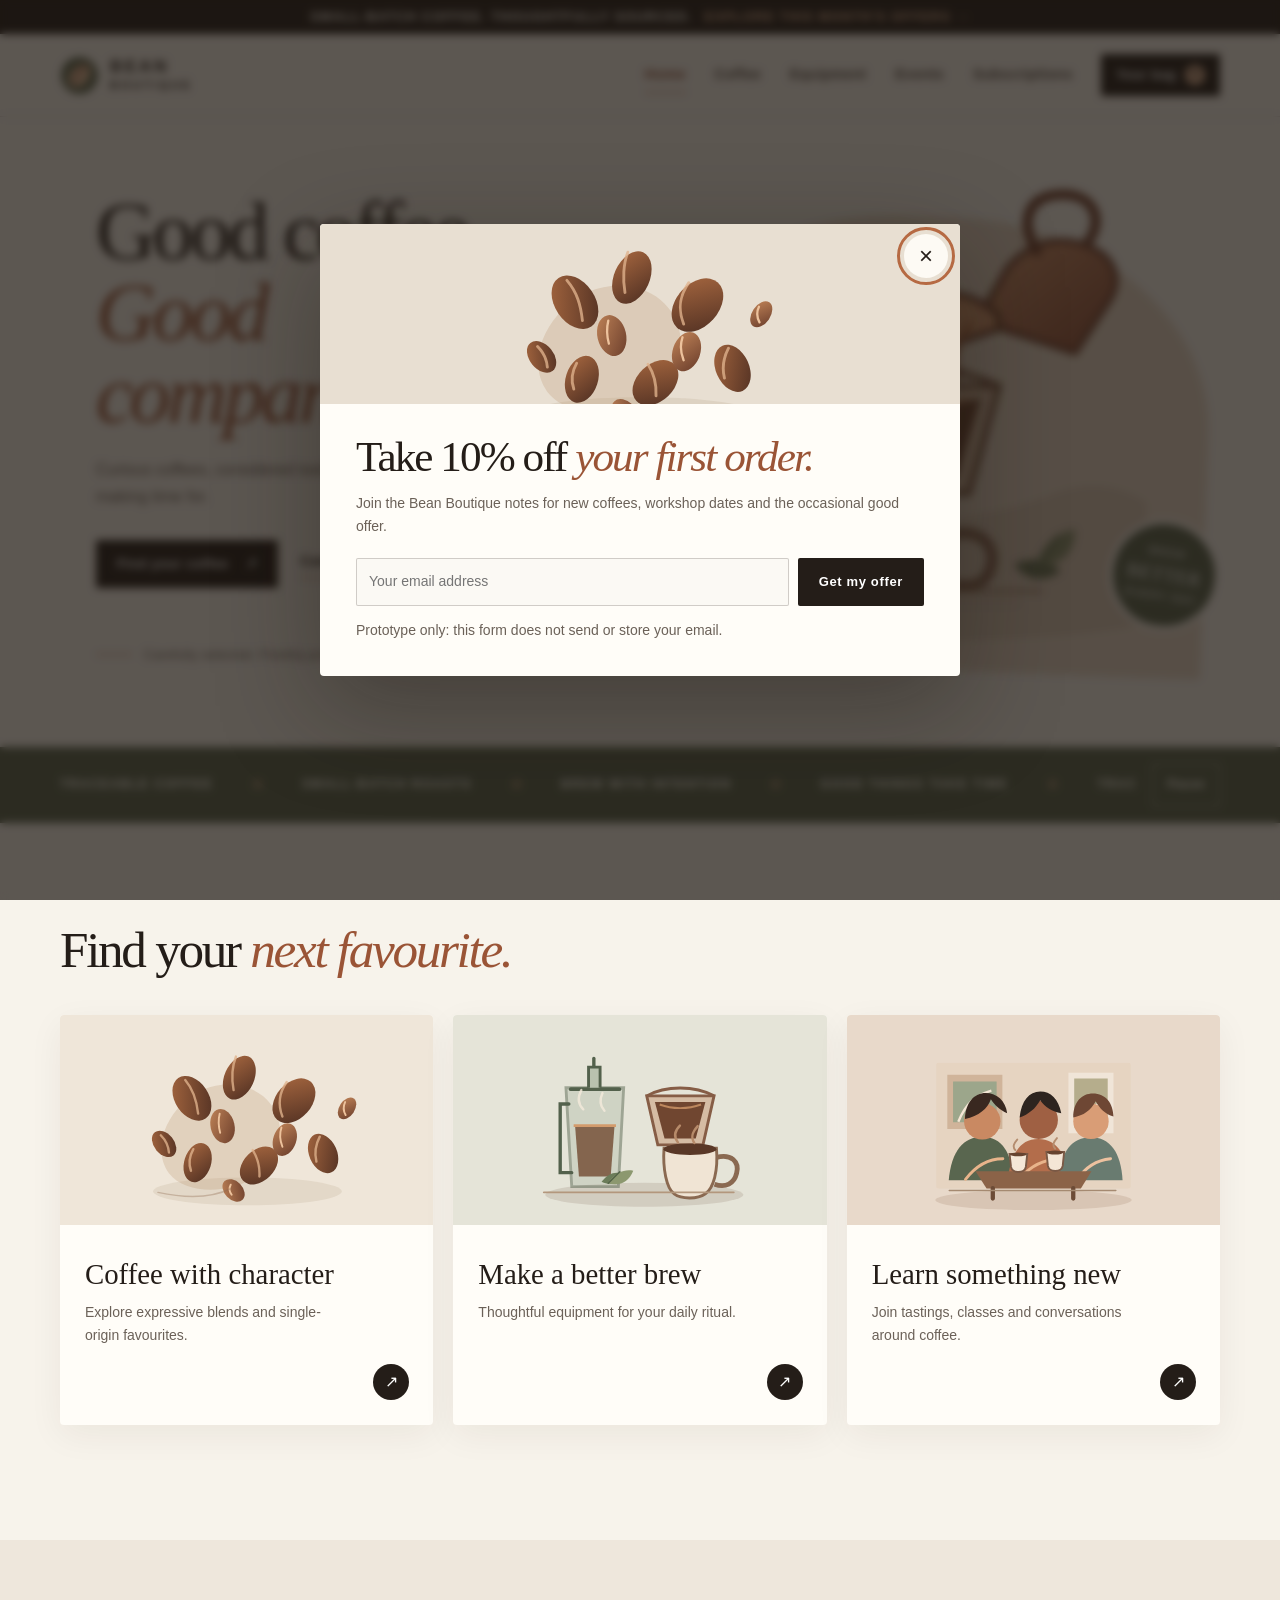
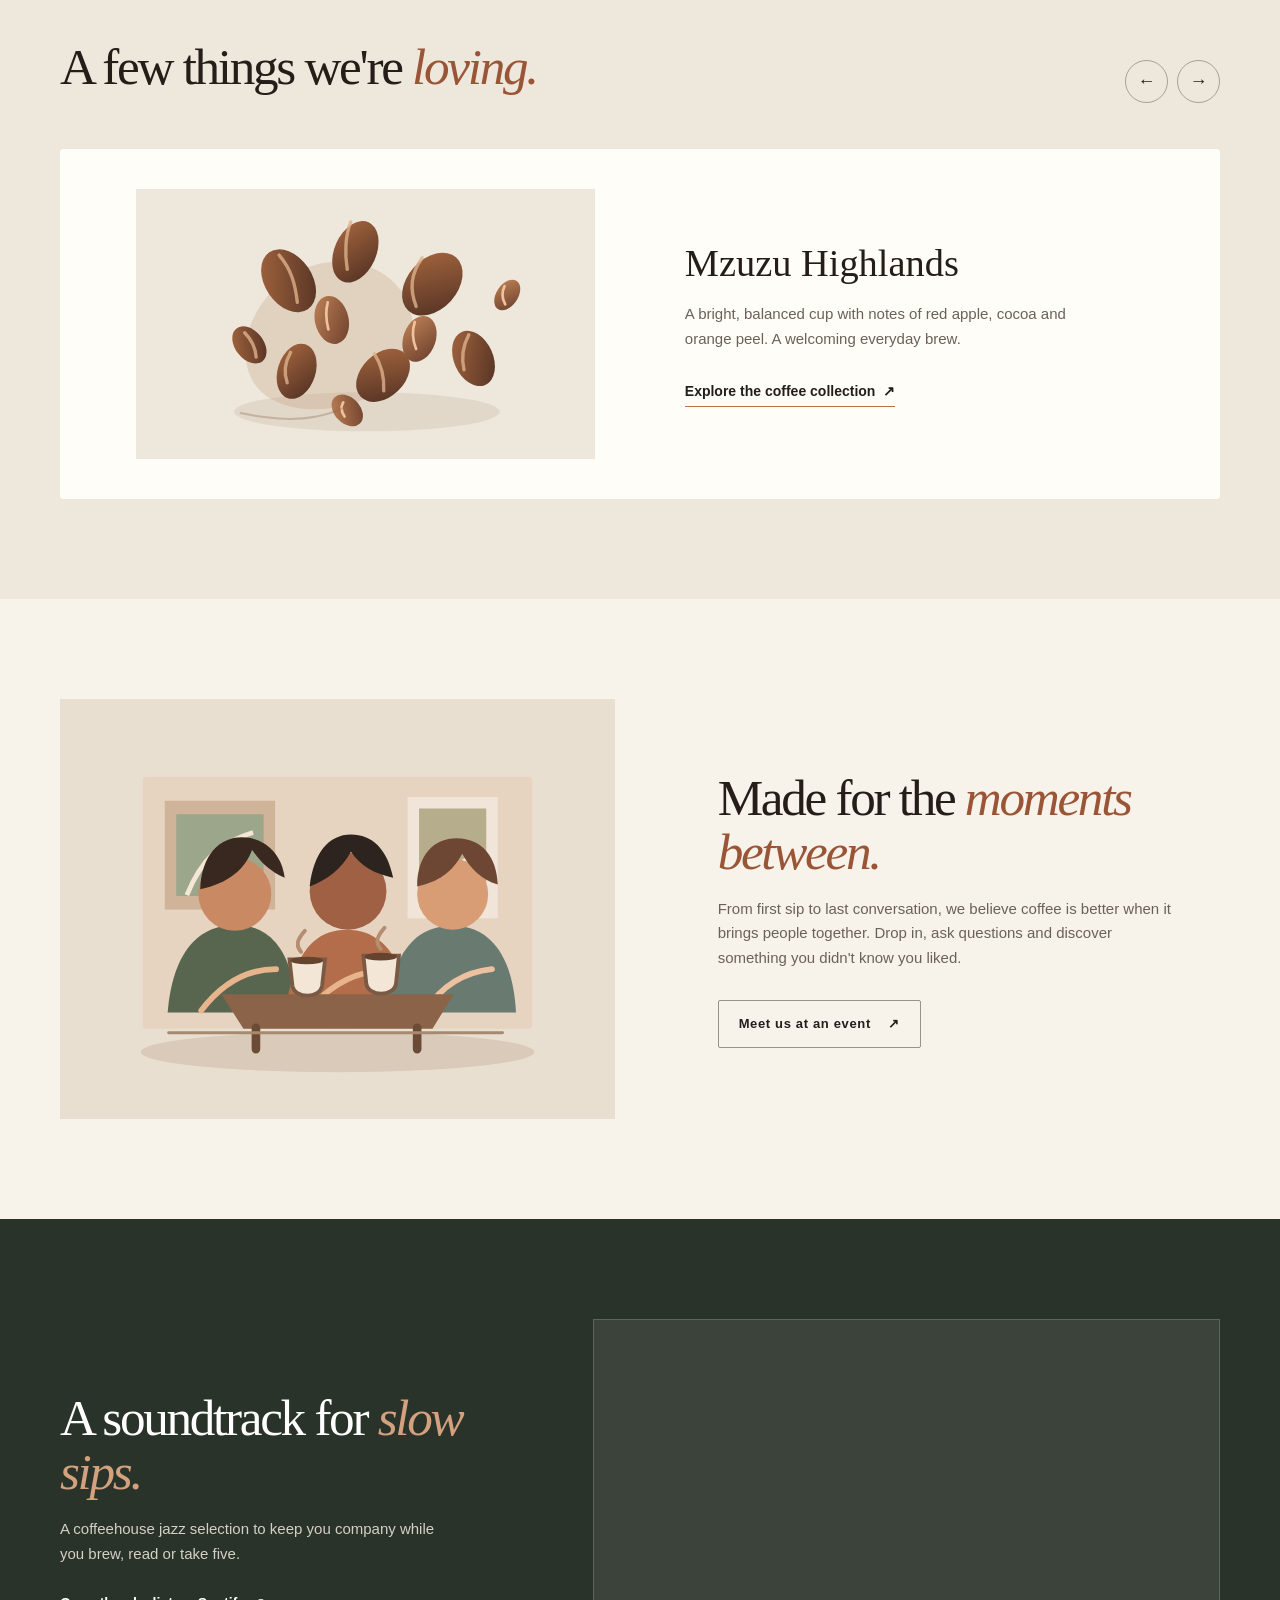
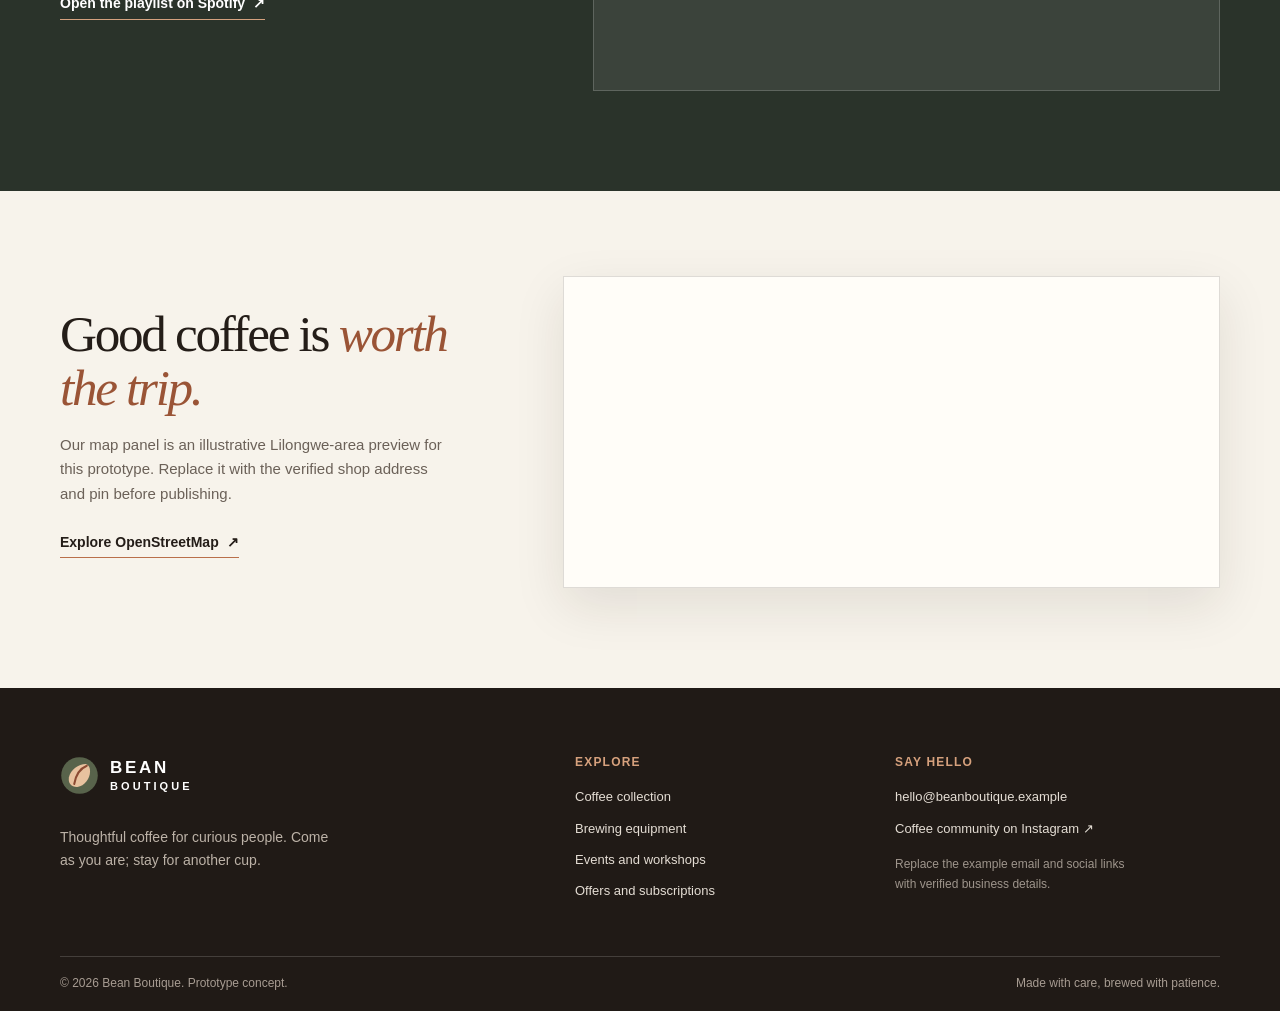
==== index.html @ 37e7972d "design: apply Impeccable, Taste and Apple HIG refinements - Raise text contrast to WCAG AA (muted, c" ====
<!DOCTYPE html>
<html lang="en">
<head>
  <meta charset="utf-8">
  <meta name="viewport" content="width=device-width, initial-scale=1">
  <meta name="theme-color" content="#201a16">
  <meta name="description" content="Discover carefully sourced coffee, thoughtful brewing equipment and small-group workshops at Bean Boutique.">
  <title>Bean Boutique | Coffee, considered</title>
  <link rel="icon" type="image/svg+xml" href="asserts/images/bean-mark.svg">
  <link rel="stylesheet" href="styles/style.css">
  <script src="scripts/main.js" defer></script>
</head>
<body class="page-home" id="top">
  <a class="skip-link" href="#main-content">Skip to content</a>
  <div class="announcement-bar">
    Small-batch coffee. Thoughtfully sourced.
    <a href="subscriptions.html">Explore this month's offers <span aria-hidden="true">→</span></a>
  </div>

  <header class="site-header">
    <div class="header-main container">
      <a class="brand" href="index.html" aria-label="Bean Boutique home">
        <img class="brand-mark" src="asserts/images/bean-mark.svg" alt="">
        <span class="brand-name">BEAN <span>BOUTIQUE</span></span>
      </a>
      <button class="menu-toggle" type="button" aria-expanded="false" aria-controls="site-navigation">
        <span class="menu-toggle-lines" aria-hidden="true"></span>
        <span class="menu-toggle-label">Menu</span>
      </button>
      <nav class="primary-nav" id="site-navigation" aria-label="Main navigation">
        <a href="index.html" aria-current="page">Home</a>
        <a href="coffee.html">Coffee</a>
        <a href="equipment.html">Equipment</a>
        <a href="events.html">Events</a>
        <a href="subscriptions.html">Subscriptions</a>
        <a class="nav-bag" href="cart.html">Your bag <span class="cart-count" data-cart-count aria-live="polite">0</span></a>
      </nav>
    </div>
  </header>

  <main id="main-content">
    <section class="hero-section container">
      <div class="hero-copy">
        <h1>Good coffee.<br><em>Good company.</em></h1>
        <p class="hero-description">Curious coffees, considered tools and little moments worth making time for.</p>
        <div class="button-row">
          <a class="button button-dark" href="coffee.html">Find your coffee <span aria-hidden="true">↗</span></a>
          <a class="text-link" href="events.html">Come along to a workshop</a>
        </div>
        <div class="hero-footnote"><span class="small-rule"></span> Carefully selected. Freshly prepared. Always welcoming.</div>
      </div>
      <div class="hero-art">
        <img src="asserts/images/hero-pour-over.svg" alt="Original illustration of fresh coffee being poured into a handmade ceramic cup">
        <div class="hero-stamp"><span>BREW</span><strong>BETTER</strong><span>EVERY DAY</span></div>
      </div>
    </section>

    <section class="ticker-band" aria-label="Our approach">
      <div class="container ticker-inner"><div class="ticker-viewport"><div class="ticker-track">
        <span>TRACEABLE COFFEE</span><i aria-hidden="true">✳</i><span>SMALL-BATCH ROASTS</span><i aria-hidden="true">✳</i><span>BREW WITH INTENTION</span><i aria-hidden="true">✳</i><span>GOOD THINGS TAKE TIME</span><i aria-hidden="true">✳</i><span>TRACEABLE COFFEE</span>
      </div></div>
        <button class="ticker-toggle" type="button" aria-pressed="false" data-ticker-toggle>Pause</button>
      </div>
    </section>

    <section class="section container section-intro">
      <div class="section-heading">
        <h2>Find your <em>next favourite.</em></h2>
      </div>
      <div class="feature-grid">
        <a class="feature-card feature-card-coffee" href="coffee.html">
          <img src="asserts/images/coffee-beans.svg" alt="" loading="lazy">
          <div class="feature-card-content">
            <h3>Coffee with character</h3>
            <p>Explore expressive blends and single-origin favourites.</p>
            <span class="circle-arrow" aria-hidden="true">↗</span>
          </div>
        </a>
        <a class="feature-card feature-card-equipment" href="equipment.html">
          <img src="asserts/images/brewing-tools.svg" alt="" loading="lazy">
          <div class="feature-card-content">
            <h3>Make a better brew</h3>
            <p>Thoughtful equipment for your daily ritual.</p>
            <span class="circle-arrow" aria-hidden="true">↗</span>
          </div>
        </a>
        <a class="feature-card feature-card-events" href="events.html">
          <img src="asserts/images/coffee-community.svg" alt="" loading="lazy">
          <div class="feature-card-content">
            <h3>Learn something new</h3>
            <p>Join tastings, classes and conversations around coffee.</p>
            <span class="circle-arrow" aria-hidden="true">↗</span>
          </div>
        </a>
      </div>
    </section>

    <section class="section feature-carousel-section">
      <div class="container">
        <div class="section-heading section-heading-row">
          <div>
            <h2>A few things we're <em>loving.</em></h2>
          </div>
          <div class="carousel-controls" role="group" aria-label="Featured content controls">
            <button class="icon-button" type="button" data-carousel-prev aria-label="Previous featured item">←</button>
            <button class="icon-button" type="button" data-carousel-next aria-label="Next featured item">→</button>
          </div>
        </div>
        <div class="feature-carousel" data-carousel aria-roledescription="carousel" aria-label="Featured coffee, equipment and events" role="group">
          <article class="carousel-slide" data-slide aria-roledescription="slide" aria-label="1 of 3">
            <div class="carousel-slide-image"><img src="asserts/images/coffee-beans.svg" alt="Coffee beans illustration" loading="lazy"></div>
            <div class="carousel-slide-copy">
              <h3>Mzuzu Highlands</h3>
              <p>A bright, balanced cup with notes of red apple, cocoa and orange peel. A welcoming everyday brew.</p>
              <a class="text-link" href="coffee.html">Explore the coffee collection <span aria-hidden="true">↗</span></a>
            </div>
          </article>
          <article class="carousel-slide" data-slide aria-roledescription="slide" aria-label="2 of 3" hidden>
            <div class="carousel-slide-image"><img src="asserts/images/brewing-tools.svg" alt="Manual coffee equipment illustration" loading="lazy"></div>
            <div class="carousel-slide-copy">
              <h3>The slower pour</h3>
              <p>Build a calm morning ritual with simple, reliable pour-over equipment and a little practice.</p>
              <a class="text-link" href="equipment.html">Shop brewing equipment <span aria-hidden="true">↗</span></a>
            </div>
          </article>
          <article class="carousel-slide" data-slide aria-roledescription="slide" aria-label="3 of 3" hidden>
            <div class="carousel-slide-image"><img src="asserts/images/coffee-community.svg" alt="Coffee workshop illustration" loading="lazy"></div>
            <div class="carousel-slide-copy">
              <h3>Pour-over, from the ground up</h3>
              <p>A small-group introduction to grind size, water temperature and a more consistent cup.</p>
              <a class="text-link" href="events.html">See upcoming workshops <span aria-hidden="true">↗</span></a>
            </div>
          </article>
        </div>
        <p class="carousel-status visually-hidden" data-carousel-status aria-live="polite">Featured item 1 of 3</p>
      </div>
    </section>

    <section class="section container split-section">
      <div class="split-image"><img src="asserts/images/coffee-community.svg" alt="Illustration of a welcoming coffee tasting table" loading="lazy"></div>
      <div class="split-copy">
        <h2>Made for the <em>moments between.</em></h2>
        <p>From first sip to last conversation, we believe coffee is better when it brings people together. Drop in, ask questions and discover something you didn't know you liked.</p>
        <a class="button button-outline" href="events.html">Meet us at an event <span aria-hidden="true">↗</span></a>
      </div>
    </section>

    <section class="section community-section">
      <div class="container community-grid">
        <div>
          <h2>A soundtrack for <em>slow sips.</em></h2>
          <p class="muted-copy">A coffeehouse jazz selection to keep you company while you brew, read or take five.</p>
          <a class="text-link" href="https://open.spotify.com/playlist/3cE0rq3aa74D5VSe2GYLUw" target="_blank" rel="noopener noreferrer">Open the playlist on Spotify <span aria-hidden="true">↗</span></a>
        </div>
        <div class="spotify-widget">
          <iframe title="Coffeehouse Jazz: Cozy Instrumental Beats playlist on Spotify" src="https://open.spotify.com/embed/playlist/3cE0rq3aa74D5VSe2GYLUw?utm_source=generator" width="100%" height="352" loading="lazy" allow="autoplay; clipboard-write; encrypted-media; fullscreen; picture-in-picture" referrerpolicy="strict-origin-when-cross-origin"></iframe>
        </div>
      </div>
    </section>

    <section class="section container location-section">
      <div class="location-copy">
        <h2>Good coffee is <em>worth the trip.</em></h2>
        <p>Our map panel is an illustrative Lilongwe-area preview for this prototype. Replace it with the verified shop address and pin before publishing.</p>
        <a class="text-link" href="https://www.openstreetmap.org/" target="_blank" rel="noopener noreferrer">Explore OpenStreetMap <span aria-hidden="true">↗</span></a>
      </div>
      <div class="map-widget">
        <iframe title="Illustrative map preview of central Lilongwe" src="https://www.openstreetmap.org/export/embed.html?bbox=33.7705%2C-13.9710%2C33.7867%2C-13.9550&amp;layer=mapnik" loading="lazy"></iframe>
      </div>
    </section>
  </main>

  <footer class="site-footer">
    <div class="container footer-main">
      <div class="footer-brand">
        <a class="brand brand-footer" href="index.html">
          <img class="brand-mark" src="asserts/images/bean-mark.svg" alt="">
          <span class="brand-name">BEAN <span>BOUTIQUE</span></span>
        </a>
        <p>Thoughtful coffee for curious people. Come as you are; stay for another cup.</p>
      </div>
      <div class="footer-links">
        <h2>Explore</h2>
        <a href="coffee.html">Coffee collection</a>
        <a href="equipment.html">Brewing equipment</a>
        <a href="events.html">Events and workshops</a>
        <a href="subscriptions.html">Offers and subscriptions</a>
      </div>
      <div class="footer-links">
        <h2>Say hello</h2>
        <a href="mailto:hello@beanboutique.example">hello@beanboutique.example</a>
        <a href="https://www.instagram.com/explore/tags/specialtycoffee/" target="_blank" rel="noopener noreferrer">Coffee community on Instagram ↗</a>
        <span class="footer-note">Replace the example email and social links with verified business details.</span>
      </div>
    </div>
    <div class="container footer-bottom">
      <span>© <span data-current-year>2026</span> Bean Boutique. Prototype concept.</span>
      <span>Made with care, brewed with patience.</span>
    </div>
  </footer>

  <dialog class="welcome-modal" id="welcome-modal" aria-labelledby="welcome-title">
    <button class="modal-close" type="button" data-close-welcome aria-label="Close welcome offer">×</button>
    <div class="modal-art"><img src="asserts/images/coffee-beans.svg" alt="" loading="lazy"></div>
    <div class="modal-content">
      <h2 id="welcome-title">Take 10% off <em>your first order.</em></h2>
      <p>Join the Bean Boutique notes for new coffees, workshop dates and the occasional good offer.</p>
      <form class="welcome-form" id="welcome-form">
        <label class="visually-hidden" for="welcome-email">Email address</label>
        <input id="welcome-email" name="email" type="email" placeholder="Your email address" autocomplete="email" required>
        <button class="button button-dark" type="submit">Get my offer</button>
      </form>
      <p class="form-status" id="welcome-status" aria-live="polite">Prototype only: this form does not send or store your email.</p>
    </div>
  </dialog>
</body>
</html>
---- styles/style.css ----
/* Bean Boutique - original responsive styling for the static HTML prototype */
:root {
  color-scheme: light;
  --ink: #241d18;
  --muted: #6b6158;
  --cream: #f7f3eb;
  --paper: #fffdf8;
  --sand: #e9dfd1;
  --clay: #b96f4a;
  --clay-ink: #9a5436;
  --rust: #8c4b33;
  --olive: #58634b;
  --line: rgba(36, 29, 24, .15);
  --shadow: 0 18px 48px rgba(44, 32, 22, .10);
  --serif: Georgia, "Times New Roman", serif;
  --sans: "Aptos", "Segoe UI", Arial, sans-serif;
  --content: 1160px;
  --ease-out: cubic-bezier(.16, 1, .3, 1);
}
* { box-sizing: border-box; }
html { scroll-behavior: smooth; scroll-padding-top: 100px; }
body {
  margin: 0;
  color: var(--ink);
  background: var(--cream);
  font-family: var(--sans);
  font-size: 1rem;
  line-height: 1.65;
  -webkit-font-smoothing: antialiased;
}
body, button, input, select { font-family: var(--sans); }
img { display: block; max-width: 100%; }
a { color: inherit; text-decoration: none; }
button, input, select { font: inherit; }
button { cursor: pointer; }
button:disabled { cursor: not-allowed; opacity: .5; }
[hidden] { display: none !important; }
:focus-visible { outline: 3px solid #b66a43; outline-offset: 4px; }
::selection { color: white; background: var(--rust); }
.container { width: min(calc(100% - 64px), var(--content)); margin-inline: auto; }
.visually-hidden {
  position: absolute;
  width: 1px;
  height: 1px;
  padding: 0;
  margin: -1px;
  overflow: hidden;
  clip: rect(0, 0, 0, 0);
  white-space: nowrap;
  border: 0;
}
.skip-link {
  position: fixed;
  z-index: 1000;
  top: 12px;
  left: 12px;
  padding: 10px 16px;
  color: white;
  background: var(--ink);
  transform: translateY(-160%);
}
.skip-link:focus { transform: translateY(0); }
.announcement-bar {
  display: flex;
  justify-content: center;
  align-items: center;
  gap: 12px;
  min-height: 34px;
  padding: 6px 16px;
  color: #f7f3eb;
  background: var(--ink);
  font-size: 0.8125rem;
  font-weight: 600;
  letter-spacing: .09em;
  text-align: center;
  text-transform: uppercase;
}
.announcement-bar a { color: #e3b695; transition: color .2s ease; }
.announcement-bar a:hover { color: white; }
.site-header {
  position: sticky;
  z-index: 100;
  top: 0;
  background: rgba(247, 243, 235, .95);
  border-bottom: 1px solid var(--line);
  backdrop-filter: blur(15px);
}
.header-main {
  display: flex;
  align-items: center;
  justify-content: space-between;
  min-height: 82px;
  gap: 24px;
}
.brand { display: inline-flex; align-items: center; gap: 11px; flex: 0 0 auto; }
.brand-mark { width: 39px; height: 39px; }
.brand-name {
  display: flex;
  flex-direction: column;
  color: var(--ink);
  font-size: 1.0625rem;
  font-weight: 800;
  letter-spacing: .16em;
  line-height: 1.05;
}
.brand-name span { margin-top: 4px; font-size: 0.6875rem; letter-spacing: .28em; }
.primary-nav { display: flex; align-items: center; gap: clamp(14px, 2.25vw, 31px); }
.primary-nav > a:not(.nav-bag) {
  position: relative;
  padding: 8px 0;
  color: #554b42;
  font-size: 0.875rem;
  font-weight: 700;
  letter-spacing: .035em;
  transition: color .2s ease;
}
.primary-nav > a:not(.nav-bag)::after {
  position: absolute;
  right: 0;
  bottom: 2px;
  left: 0;
  height: 1px;
  background: var(--clay);
  content: "";
  transform: scaleX(0);
  transform-origin: left;
  transition: transform .22s ease;
}
.primary-nav > a:not(.nav-bag):hover, .primary-nav > a:not(.nav-bag)[aria-current="page"] { color: var(--rust); }
.primary-nav > a:not(.nav-bag):hover::after, .primary-nav > a:not(.nav-bag)[aria-current="page"]::after { transform: scaleX(1); }
.nav-bag {
  display: inline-flex;
  align-items: center;
  gap: 9px;
  padding: 10px 15px;
  color: white;
  background: var(--ink);
  border-radius: 2px;
  font-size: 0.8125rem;
  font-weight: 700;
  letter-spacing: .04em;
  transition: background .2s ease, transform .2s ease;
}
.nav-bag:hover, .nav-bag[aria-current="page"] { color: white; background: var(--rust); }
.nav-bag:hover { transform: translateY(-1px); }
.cart-count {
  display: inline-grid;
  min-width: 20px;
  height: 20px;
  place-items: center;
  color: var(--ink);
  background: #e3b695;
  border-radius: 50%;
  font-size: 0.75rem;
  font-weight: 800;
}
.menu-toggle { display: none; }
.hero-section {
  display: grid;
  grid-template-columns: .9fr 1.1fr;
  align-items: center;
  min-height: 600px;
  padding-block: 64px 72px;
  gap: clamp(30px, 5vw, 80px);
}
.hero-copy { max-width: 520px; padding-left: clamp(0px, 3vw, 36px); }
.eyebrow {
  margin: 0 0 16px;
  color: var(--rust);
  font-size: 0.75rem;
  font-weight: 800;
  letter-spacing: .14em;
  line-height: 1.5;
  text-transform: uppercase;
}
h1, h2, h3, p { margin-top: 0; }
h1, h2, h3 { color: var(--ink); }
h1, h2 {
  font-family: var(--serif);
  font-weight: 400;
  letter-spacing: -.045em;
}
h1 { margin-bottom: 22px; font-size: clamp(3.5rem, 6.5vw, 6.3rem); line-height: .98; }
h2 { margin-bottom: 18px; font-size: clamp(2.4rem, 4vw, 4.2rem); line-height: 1.05; }
h1 em, h2 em { color: var(--clay-ink); font-weight: 400; }
h3 { margin-bottom: 10px; font-family: var(--serif); font-size: 1.7rem; font-weight: 400; line-height: 1.14; }
.hero-description { max-width: 420px; margin-bottom: 30px; color: var(--muted); font-size: 1rem; }
.button-row { display: flex; align-items: center; flex-wrap: wrap; gap: 22px; }
.button {
  display: inline-flex;
  min-height: 48px;
  justify-content: center;
  align-items: center;
  gap: 17px;
  padding: 12px 20px;
  border: 1px solid transparent;
  border-radius: 2px;
  font-size: 0.8125rem;
  font-weight: 800;
  letter-spacing: .05em;
  text-align: center;
  transition: color .2s ease, background .2s ease, border-color .2s ease, transform .2s ease, box-shadow .2s ease;
}
.button:hover:not(:disabled) { transform: translateY(-2px); box-shadow: 0 8px 18px rgba(36, 29, 24, .12); }
.button-dark { color: white; background: var(--ink); }
.button-dark:hover:not(:disabled) { background: var(--rust); }
.button-outline { color: var(--ink); background: transparent; border-color: rgba(36, 29, 24, .45); }
.button-outline:hover:not(:disabled) { color: white; background: var(--ink); border-color: var(--ink); }
.button-light { color: var(--ink); background: var(--paper); }
.button-light:hover:not(:disabled) { color: white; background: var(--rust); }
.button-small { min-height: 44px; padding: 8px 13px; color: white; background: var(--ink); font-size: 0.75rem; }
.button-small:hover:not(:disabled) { background: var(--rust); }
.button-full { width: 100%; }
.text-link {
  display: inline-flex;
  align-items: center;
  gap: 8px;
  padding-bottom: 3px;
  border-bottom: 1px solid var(--clay);
  color: var(--ink);
  font-size: 0.875rem;
  font-weight: 800;
  transition: color .2s ease, gap .2s ease;
}
.text-link:hover { gap: 13px; color: var(--rust); }
.hero-footnote { display: flex; align-items: center; gap: 12px; margin-top: 56px; color: var(--muted); font-size: 0.8125rem; letter-spacing: .02em; }
.small-rule { width: 36px; height: 1px; background: var(--clay); }
.hero-art { position: relative; min-width: 0; }
.hero-art::before {
  position: absolute;
  z-index: -1;
  top: 7%;
  right: 2%;
  bottom: 1%;
  left: 3%;
  background: #e7d8c6;
  border-radius: 46% 46% 4px 4px;
  content: "";
  transform: rotate(2deg);
}
.hero-art > img { width: 100%; max-height: 530px; object-fit: contain; }
.hero-stamp {
  position: absolute;
  right: 0;
  bottom: 9%;
  display: flex;
  width: 112px;
  height: 112px;
  flex-direction: column;
  justify-content: center;
  align-items: center;
  color: white;
  background: var(--olive);
  border: 5px solid var(--cream);
  border-radius: 50%;
  font-size: 0.6875rem;
  letter-spacing: .1em;
  line-height: 1.45;
  transform: rotate(9deg);
}
.hero-stamp strong { font-family: var(--serif); font-size: 1.1875rem; font-weight: 400; letter-spacing: .03em; }
.ticker-band { overflow: hidden; padding: 16px 0; color: var(--paper); background: var(--olive); }
.ticker-inner { display: flex; align-items: center; gap: 16px; }
.ticker-viewport { min-width: 0; flex: 1; overflow: hidden; }
.ticker-track.is-paused { animation-play-state: paused; }
.ticker-toggle { flex: 0 0 auto; min-height: 44px; padding: 8px 14px; color: var(--paper); background: transparent; border: 1px solid rgba(247,243,235,.55); border-radius: 2px; font-size: 0.75rem; font-weight: 700; letter-spacing: .04em; }
.ticker-toggle:hover { background: rgba(247,243,235,.12); }
.ticker-track { display: flex; width: max-content; align-items: center; gap: 38px; animation: ticker-drift 38s linear infinite; }
.ticker-track span { font-size: 0.75rem; font-weight: 800; letter-spacing: .14em; white-space: nowrap; }
.ticker-track i { color: #e0b18c; font-size: 1rem; font-style: normal; }
@keyframes ticker-drift { to { transform: translateX(-25%); } }
.section { padding-block: 100px; }
.section-intro { padding-bottom: 115px; }
.section-heading { margin-bottom: 38px; }
.section-heading h2 { max-width: 690px; }
.section-heading-row { display: flex; justify-content: space-between; align-items: end; gap: 20px; }
.feature-grid { display: grid; grid-template-columns: repeat(3, 1fr); gap: 20px; }
.feature-card {
  position: relative;
  display: flex;
  min-height: 410px;
  flex-direction: column;
  overflow: hidden;
  background: var(--paper);
  border-radius: 4px;
  box-shadow: 0 10px 35px rgba(44, 32, 22, .06);
  transition: transform .28s ease, box-shadow .28s ease;
}
.feature-card:hover { transform: translateY(-7px); box-shadow: var(--shadow); }
.feature-card > img { width: 100%; height: 210px; padding: 18px 30px 0; object-fit: contain; background: #efe6d9; transition: transform .4s ease; }
.feature-card:hover > img { transform: scale(1.04); }
.feature-card-equipment > img { background: #e5e4d8; }
.feature-card-events > img { background: #e8d9ca; }
.feature-card-content { position: relative; flex: 1; padding: 23px 25px 28px; }
.card-kicker, .product-origin, .event-type, .plan-label { color: var(--rust); font-size: 0.75rem; font-weight: 800; letter-spacing: .1em; }
.feature-card h3 { margin-top: 10px; font-size: 1.8rem; }
.feature-card p { max-width: 270px; margin-bottom: 0; color: var(--muted); font-size: 0.875rem; }
.circle-arrow {
  position: absolute;
  right: 24px;
  bottom: 25px;
  display: grid;
  width: 36px;
  height: 36px;
  place-items: center;
  color: white;
  background: var(--ink);
  border-radius: 50%;
  font-size: 1rem;
  transition: background .2s ease, transform .2s ease;
}
.feature-card:hover .circle-arrow { background: var(--rust); transform: rotate(45deg); }
.feature-carousel-section { background: #eee7dc; }
.carousel-controls { display: flex; gap: 9px; padding-bottom: 8px; }
.icon-button {
  display: grid;
  width: 43px;
  height: 43px;
  place-items: center;
  color: var(--ink);
  background: transparent;
  border: 1px solid rgba(36, 29, 24, .35);
  border-radius: 50%;
  font-size: 1.125rem;
  transition: color .2s ease, background .2s ease;
}
.icon-button:hover { color: white; background: var(--ink); }
.feature-carousel { position: relative; }
.carousel-slide {
  display: grid;
  min-height: 350px;
  grid-template-columns: 1fr 1fr;
  align-items: center;
  gap: clamp(30px, 7vw, 100px);
  padding: 35px clamp(20px, 6vw, 76px);
  background: var(--paper);
  border-radius: 4px;
  animation: slide-in .45s ease both;
}
@keyframes slide-in { from { opacity: .2; transform: translateY(12px); } to { opacity: 1; transform: translateY(0); } }
.carousel-slide-image { display: grid; min-height: 270px; place-items: center; background: #eee7dc; }
.carousel-slide-image img { width: 80%; height: 270px; object-fit: contain; }
.carousel-slide-copy { max-width: 430px; }
.carousel-slide-copy h3 { margin-bottom: 16px; font-size: clamp(2rem, 3vw, 3rem); }
.carousel-slide-copy > p:not(.eyebrow) { margin-bottom: 26px; color: var(--muted); font-size: 0.9375rem; }
.split-section { display: grid; grid-template-columns: 1.05fr .95fr; align-items: center; gap: clamp(44px, 8vw, 120px); }
.split-image { min-height: 420px; display: grid; place-items: center; background: #e9dfd1; }
.split-image img { width: 90%; max-height: 410px; object-fit: contain; }
.split-copy { max-width: 460px; }
.split-copy p:not(.eyebrow) { margin: 0 0 29px; color: var(--muted); font-size: 0.9375rem; }
.community-section { color: white; background: #2a332a; }
.community-grid { display: grid; grid-template-columns: .85fr 1.15fr; align-items: center; gap: 70px; }
.community-section h2 { color: white; }
.community-section h2 em { color: #d3a17e; }
.community-section .eyebrow { color: #e2b693; }
.muted-copy { max-width: 380px; margin-bottom: 24px; color: #d5d0c7; font-size: 0.9375rem; }
.community-section .text-link { color: white; border-color: #d3a17e; }
.spotify-widget { padding: 9px; background: rgba(255, 255, 255, .08); border: 1px solid rgba(255,255,255,.18); }
.spotify-widget iframe { display: block; min-height: 352px; border: 0; border-radius: 4px; }
.location-section { display: grid; grid-template-columns: .8fr 1.2fr; align-items: center; gap: 65px; }
.location-copy { max-width: 390px; }
.location-copy p:not(.eyebrow) { margin-bottom: 22px; color: var(--muted); font-size: 0.9375rem; }
.map-widget { overflow: hidden; background: var(--paper); border: 1px solid var(--line); box-shadow: var(--shadow); }
.map-widget iframe { display: block; width: 100%; height: 310px; border: 0; }
.widget-caption { margin: 0; padding: 10px 15px; color: var(--muted); font-size: 0.75rem; letter-spacing: .04em; }
.site-footer { padding-top: 68px; color: #e9e2d9; background: #201a16; }
.footer-main { display: grid; grid-template-columns: 1.4fr .8fr 1fr; gap: 60px; padding-bottom: 54px; }
.brand-footer .brand-name { color: white; }
.footer-brand > p { max-width: 275px; margin: 22px 0 0; color: #bcb2a7; font-size: 0.875rem; }
.footer-links { display: flex; flex-direction: column; align-items: flex-start; gap: 10px; }
.footer-links h2 { margin: 0 0 7px; color: #d6a17d; font-family: var(--sans); font-size: 0.75rem; font-weight: 800; letter-spacing: .1em; text-transform: uppercase; }
.footer-links a { color: #e4ddd4; font-size: 0.8125rem; transition: color .2s ease; }
.footer-links a:hover { color: #d6a17d; }
.footer-note { max-width: 240px; margin-top: 6px; color: #9e958c; font-size: 0.75rem; }
.footer-bottom { display: flex; justify-content: space-between; gap: 20px; padding-block: 17px; border-top: 1px solid rgba(255,255,255,.16); color: #a79c92; font-size: 0.75rem; }
.page-hero { display: grid; min-height: 390px; grid-template-columns: 1fr .7fr; align-items: center; gap: 50px; padding-block: 55px 56px; border-bottom: 1px solid var(--line); }
.page-hero > div { max-width: 650px; }
.page-hero h1 { max-width: 730px; margin-bottom: 19px; font-size: clamp(3.2rem, 6vw, 5.7rem); }
.page-hero p:not(.eyebrow) { max-width: 530px; margin-bottom: 0; color: var(--muted); font-size: 1rem; }
.page-hero > img { width: 100%; height: 300px; object-fit: contain; }
.page-hero-compact { min-height: 310px; }
.page-hero-compact > img { height: 245px; }
.catalogue-section { padding-top: 80px; }
.catalogue-toolbar { display: flex; justify-content: space-between; align-items: end; gap: 30px; }
.catalogue-toolbar .section-heading, .catalogue-toolbar h2 { margin-bottom: 0; }
.catalogue-toolbar h2 { font-size: clamp(2.4rem, 3.7vw, 3.5rem); }
.catalogue-controls { display: flex; align-items: center; gap: 10px; flex-wrap: wrap; }
.search-field { position: relative; display: flex; min-width: min(330px, 46vw); align-items: center; border-bottom: 1px solid rgba(36,29,24,.45); }
.search-icon { padding-right: 7px; color: var(--rust); font-family: var(--serif); font-size: 1.4375rem; }
.search-field input { width: 100%; min-height: 44px; padding: 8px 22px 8px 2px; color: var(--ink); background: transparent; border: 0; outline: 0; font-size: 0.875rem; }
.search-field input:focus-visible { outline: 2px solid var(--clay); outline-offset: 3px; }
.search-field input::placeholder { color: #6b6158; opacity: 1; }
.search-cursor { position: absolute; right: 5px; width: 1px; height: 17px; background: var(--clay); pointer-events: none; animation: blink 1.1s step-end infinite; }
.search-field:focus-within .search-cursor { opacity: 0; }
@keyframes blink { 50% { opacity: 0; } }
.filter-label { color: var(--muted); font-size: 0.75rem; font-weight: 800; letter-spacing: .08em; text-transform: uppercase; }
.catalogue-controls select {
  min-height: 43px;
  padding: 8px 26px 8px 10px;
  color: var(--ink);
  background: transparent;
  border: 0;
  border-bottom: 1px solid rgba(36,29,24,.45);
  border-radius: 0;
  font-size: 0.8125rem;
}
.catalogue-meta { display: flex; justify-content: space-between; align-items: center; gap: 20px; margin: 25px 0 18px; }
.catalogue-meta p { margin: 0; color: var(--muted); font-size: 0.8125rem; }
.prototype-note { color: #62574e; font-size: 0.75rem; line-height: 1.55; }
.product-grid { display: grid; grid-template-columns: repeat(4, minmax(0, 1fr)); gap: 18px; }
.product-card {
  overflow: hidden;
  background: var(--paper);
  border: 1px solid rgba(36,29,24,.07);
  border-radius: 3px;
  box-shadow: 0 5px 24px rgba(44,32,22,.045);
  animation: card-enter .4s ease both;
  transition: transform .25s ease, box-shadow .25s ease;
}
.product-card:hover { transform: translateY(-5px); box-shadow: var(--shadow); }
@keyframes card-enter { from { opacity: 0; transform: translateY(12px); } to { opacity: 1; transform: translateY(0); } }
.product-image { position: relative; display: grid; height: 208px; place-items: center; background: #eee5d8; }
.product-image img { width: 86%; height: 190px; object-fit: contain; transition: transform .3s ease; }
.product-card:hover .product-image img { transform: scale(1.06); }
.product-tag { position: absolute; top: 13px; left: 13px; padding: 5px 9px; color: var(--ink); background: rgba(255,253,248,.9); border-radius: 2px; font-size: 0.75rem; font-weight: 800; letter-spacing: .06em; text-transform: uppercase; }
.image-tone-espresso { background: #e1d4c7; }
.image-tone-natural { background: #e1e4d9; }
.image-tone-decaf { background: #e5ddd2; }
.image-tone-kettle { background: #e8e1d4; }
.product-card { display: flex; flex-direction: column; }
.product-info { display: flex; flex: 1; flex-direction: column; padding: 19px 17px 17px; }
.product-origin { margin-bottom: 8px; font-size: 0.75rem; }
.product-info h3 { margin-bottom: 9px; font-size: 1.45rem; }
.product-description { margin-bottom: 12px; color: var(--muted); font-size: 0.8125rem; line-height: 1.55; }
.product-brew { margin-bottom: 17px; color: #62574e; font-size: 0.75rem; line-height: 1.45; }
.product-brew strong { color: var(--ink); }
.product-buy { margin-top: auto; display: flex; justify-content: space-between; align-items: center; gap: 8px; padding-top: 13px; border-top: 1px solid var(--line); }
.product-price { color: var(--ink); font-size: 0.875rem; font-weight: 800; white-space: nowrap; }
.product-price small { color: var(--muted); font-size: 0.75rem; font-weight: 500; }
.no-results { padding: 65px 20px; text-align: center; background: var(--paper); }
.no-results h3 { font-size: 2rem; }
.no-results p { color: var(--muted); font-size: 0.875rem; }
.no-results .button { margin-top: 5px; }
.brew-note-band { padding-block: 65px; color: white; background: var(--olive); }
.brew-note-content { display: grid; grid-template-columns: 1.1fr 1fr auto; align-items: center; gap: 35px; }
.brew-note-content .eyebrow { color: #edc19f; }
.brew-note-content h2 { margin: 0; color: white; font-size: clamp(2rem, 3vw, 3rem); }
.brew-note-content h2 em { color: #f6dcc4; }
.brew-note-content > p { max-width: 390px; margin: 0; color: #e2e2d7; font-size: 0.875rem; }
.price-note { margin-top: 22px; }
.section-intro-copy { max-width: 560px; margin: 0; color: var(--muted); font-size: 0.9375rem; }
.equipment-grid { margin-top: 42px; }
.equipment-card .product-image { height: 220px; }
.equipment-card .product-info { padding: 21px; }
.equipment-card .product-description { }
.equipment-card .product-brew { }
.event-list { border-top: 1px solid var(--line); }
.event-card { display: grid; grid-template-columns: 105px 1fr auto; align-items: center; gap: 35px; padding: 30px 0; border-bottom: 1px solid var(--line); }
.event-date { display: flex; flex-direction: column; align-items: center; justify-content: center; min-height: 95px; padding: 12px 8px; color: white; background: var(--olive); }
.event-date span { font-family: var(--serif); font-size: 2.625rem; line-height: 1; }
.event-date small { margin-top: 8px; font-size: 0.75rem; font-weight: 800; letter-spacing: .12em; }
.event-details { max-width: 650px; }
.event-type { margin-bottom: 7px; font-size: 0.75rem; }
.event-details h3 { margin-bottom: 8px; font-size: 1.8rem; }
.event-details > p:not(.event-type) { max-width: 560px; margin-bottom: 11px; color: var(--muted); font-size: 0.875rem; }
.event-meta { display: flex; flex-wrap: wrap; gap: 15px; color: #62574e; font-size: 0.75rem; }
.event-meta span + span::before { margin-right: 14px; color: var(--clay); content: "•"; }
.event-cta { min-width: 120px; }
.registration-section { background: #eee7dc; }
.registration-grid { display: grid; grid-template-columns: .85fr 1.15fr; align-items: start; gap: clamp(45px, 8vw, 105px); }
.registration-copy { max-width: 440px; }
.registration-copy > p:not(.eyebrow) { color: var(--muted); font-size: 0.9375rem; }
.registration-aside { display: flex; gap: 15px; margin-top: 35px; padding-top: 20px; border-top: 1px solid var(--line); }
.aside-icon { color: var(--rust); font-size: 1.5rem; }
.registration-aside p { margin: 0; color: var(--muted); font-size: 0.875rem; }
.registration-aside strong { color: var(--ink); }
.registration-form { padding: clamp(22px, 4vw, 42px); background: var(--paper); box-shadow: var(--shadow); }
.form-heading { display: flex; justify-content: space-between; gap: 20px; margin-bottom: 30px; padding-bottom: 14px; border-bottom: 1px solid var(--line); color: var(--rust); font-size: 0.75rem; font-weight: 800; letter-spacing: .1em; }
.form-row { display: grid; grid-template-columns: 1fr 1fr; gap: 15px; }
.form-field { display: flex; flex-direction: column; gap: 7px; margin-bottom: 18px; }
.form-field label, .field-label { color: var(--ink); font-size: 0.8125rem; font-weight: 800; }
.form-field input, .form-field select, .welcome-form input {
  width: 100%;
  min-height: 46px;
  padding: 10px 12px;
  color: var(--ink);
  background: #fbf9f4;
  border: 1px solid rgba(36,29,24,.2);
  border-radius: 2px;
  font-size: 0.875rem;
}
.form-field input:focus, .form-field select:focus, .welcome-form input:focus { border-color: var(--clay); outline: 2px solid rgba(185,111,74,.18); }
.field-help { margin: 4px 0 0; color: var(--muted); font-size: 0.75rem; }
.turnstile-field { overflow: hidden; }
.turnstile-field .cf-turnstile { min-height: 66px; }
.form-status { margin: 14px 0 0; color: var(--muted); font-size: 0.75rem; line-height: 1.5; }
.location-section { padding-top: 85px; }
.cart-section { padding-top: 75px; }
.cart-layout { display: grid; grid-template-columns: 1.55fr .75fr; align-items: start; gap: 45px; }
.cart-heading { display: flex; justify-content: space-between; align-items: end; gap: 20px; margin-bottom: 25px; }
.cart-heading h2 { margin: 0; font-size: 2.8rem; }
.text-button { min-height: 44px; padding: 7px 0; color: var(--rust); background: transparent; border: 0; border-bottom: 1px solid var(--clay); font-size: 0.75rem; font-weight: 800; }
.cart-items { min-height: 230px; padding-top: 4px; border-top: 1px solid var(--line); }
.empty-cart { display: flex; min-height: 290px; flex-direction: column; align-items: center; justify-content: center; padding: 35px; text-align: center; background: rgba(255,253,248,.58); }
.empty-cart-mark { margin-bottom: 9px; color: var(--clay-ink); font-family: var(--serif); font-size: 2.5rem; }
.empty-cart h3 { margin-bottom: 6px; font-size: 1.8rem; }
.empty-cart p { margin-bottom: 20px; color: var(--muted); font-size: 0.875rem; }
.cart-item { display: grid; grid-template-columns: 100px minmax(0, 1fr) auto; align-items: center; gap: 20px; padding: 20px 0; border-bottom: 1px solid var(--line); }
.cart-item-image { display: grid; width: 100px; height: 100px; place-items: center; background: #e9dfd1; }
.cart-item-image img { width: 90%; height: 90%; object-fit: contain; }
.cart-item-info h3 { margin-bottom: 5px; font-size: 1.35rem; }
.cart-item-info p { margin-bottom: 5px; color: var(--muted); font-size: 0.75rem; }
.cart-item-price { font-size: 0.875rem; font-weight: 800; white-space: nowrap; }
.cart-item-controls { display: flex; align-items: center; gap: 8px; margin-top: 10px; }
.quantity-button { display: grid; width: 40px; height: 40px; place-items: center; color: var(--ink); background: transparent; border: 1px solid var(--line); border-radius: 50%; font-size: 0.9375rem; }
.quantity-button:hover { color: white; background: var(--ink); }
.quantity-value { min-width: 18px; text-align: center; font-size: 0.8125rem; font-weight: 800; }
.remove-item { min-height: 40px; margin-left: 7px; padding: 8px 6px; color: var(--rust); background: transparent; border: 0; font-size: 0.75rem; text-decoration: underline; }
.cart-summary { position: sticky; top: 110px; padding: 27px; background: var(--paper); box-shadow: var(--shadow); }
.cart-summary h2 { margin-bottom: 24px; font-size: 2.3rem; }
.summary-line, .summary-total { display: flex; justify-content: space-between; gap: 15px; padding: 12px 0; border-bottom: 1px solid var(--line); color: var(--muted); font-size: 0.8125rem; }
.summary-line strong { color: var(--ink); }
.summary-total { align-items: center; margin: 9px 0 19px; border: 0; color: var(--ink); font-weight: 800; }
.summary-total strong { font-family: var(--serif); font-size: 1.45rem; }
.summary-note { margin: 13px 0 0; color: var(--muted); font-size: 0.75rem; line-height: 1.55; }
.secure-note { display: flex; gap: 10px; margin-top: 20px; padding-top: 16px; border-top: 1px solid var(--line); color: var(--muted); font-size: 0.75rem; }
.secure-note span:first-child { color: var(--olive); font-size: 1rem; }
.offer-banner { display: flex; justify-content: space-between; align-items: center; gap: 35px; padding: 45px clamp(24px, 5vw, 65px); color: white; background: var(--rust); }
.offer-banner .eyebrow { color: #f0c6a6; }
.offer-banner h2 { margin-bottom: 10px; color: white; font-size: clamp(2.1rem, 3.5vw, 3.3rem); }
.offer-banner h2 em { color: #fbe6d2; }
.offer-banner p:not(.eyebrow) { max-width: 570px; margin: 0; color: #f4e7dc; font-size: 0.875rem; }
.subscription-grid { display: grid; grid-template-columns: repeat(3, 1fr); align-items: stretch; gap: 18px; margin-top: 45px; }
.subscription-card { position: relative; display: flex; flex-direction: column; padding: 30px 26px 27px; background: var(--paper); border: 1px solid var(--line); box-shadow: 0 8px 30px rgba(44,32,22,.05); }
.subscription-card-featured { border: 1px solid var(--rust); box-shadow: var(--shadow); }
.plan-ribbon { position: absolute; top: -1px; right: 18px; padding: 7px 11px; color: white; background: var(--rust); font-size: 0.75rem; font-weight: 800; letter-spacing: .12em; }
.plan-label { margin-bottom: 9px; }
.subscription-card h3 { margin-bottom: 9px; font-size: 2rem; }
.plan-description { min-height: 42px; margin-bottom: 18px; color: var(--muted); font-size: 0.8125rem; }
.plan-price { display: flex; align-items: baseline; gap: 7px; padding-bottom: 18px; border-bottom: 1px solid var(--line); }
.plan-price strong { font-family: var(--serif); font-size: 1.65rem; font-weight: 400; }
.plan-price span { color: var(--muted); font-size: 0.75rem; }
.subscription-card ul { display: grid; flex: 1; gap: 12px; margin: 20px 0 27px; padding: 0; list-style: none; }
.subscription-card li { position: relative; padding-left: 20px; color: #5e554d; font-size: 0.8125rem; }
.subscription-card li::before { position: absolute; left: 0; color: var(--olive); content: "✓"; font-weight: 800; }
.subscription-faq-band { background: #eee7dc; }
.faq-grid { display: grid; grid-template-columns: .75fr 1.25fr; gap: 75px; }
.faq-list details { padding: 18px 0; border-bottom: 1px solid var(--line); }
.faq-list details:first-child { border-top: 1px solid var(--line); }
.faq-list summary { position: relative; padding-right: 30px; cursor: pointer; font-family: var(--serif); font-size: 1.3rem; list-style: none; }
.faq-list summary::-webkit-details-marker { display: none; }
.faq-list summary::after { position: absolute; top: 0; right: 3px; color: var(--rust); content: "+"; font-family: var(--sans); font-size: 1.25rem; }
.faq-list details[open] summary::after { content: "−"; }
.faq-list details p { max-width: 620px; margin: 12px 0 0; color: var(--muted); font-size: 0.875rem; }
.welcome-modal {
  width: min(640px, calc(100% - 28px));
  max-width: 640px;
  padding: 0;
  color: var(--ink);
  background: var(--paper);
  border: 0;
  border-radius: 4px;
  box-shadow: 0 30px 100px rgba(22, 16, 11, .35);
}
.welcome-modal::backdrop { background: rgba(26, 21, 17, .7); backdrop-filter: blur(4px); }
.modal-close { position: absolute; z-index: 2; top: 10px; right: 12px; width: 44px; height: 44px; color: var(--ink); background: rgba(255,253,248,.9); border: 0; border-radius: 50%; font-size: 1.5rem; }
.modal-art { height: 180px; overflow: hidden; background: #e8dfd2; }
.modal-art img { width: 100%; height: 230px; object-fit: contain; }
.modal-content { padding: 30px 36px 35px; }
.modal-content h2 { margin-bottom: 12px; font-size: 2.7rem; }
.modal-content > p:not(.eyebrow) { color: var(--muted); font-size: 0.875rem; }
.welcome-form { display: flex; gap: 9px; margin-top: 20px; }
.welcome-form input { flex: 1; min-width: 0; }
.welcome-form .button { flex: 0 0 auto; }
.noscript-notice { padding: 12px 20px; color: white; background: var(--rust); text-align: center; font-size: 0.875rem; }
@media (max-width: 1000px) {
  .container { width: min(calc(100% - 44px), var(--content)); }
  .primary-nav { gap: 15px; }
  .primary-nav > a:not(.nav-bag) { font-size: 0.8125rem; }
  .product-grid { grid-template-columns: repeat(2, minmax(0, 1fr)); }
  .community-grid { gap: 35px; }
  .brew-note-content { grid-template-columns: 1fr 1fr; }
  .brew-note-content .button { justify-self: start; }
}
@media (max-width: 760px) {
  html { scroll-padding-top: 82px; }
  .container { width: min(calc(100% - 36px), var(--content)); }
  .announcement-bar { min-height: 38px; flex-wrap: wrap; gap: 4px 9px; font-size: 0.75rem; }
  .header-main { min-height: 72px; }
  .brand-mark { width: 34px; height: 34px; }
  .brand-name { font-size: 1rem; }
  .menu-toggle {
    display: inline-flex;
    align-items: center;
    gap: 9px;
    padding: 9px 0 9px 12px;
    color: var(--ink);
    background: transparent;
    border: 0;
    font-size: 0.8125rem;
    font-weight: 800;
    letter-spacing: .08em;
    text-transform: uppercase;
  }
  .menu-toggle-lines, .menu-toggle-lines::before, .menu-toggle-lines::after { display: block; width: 20px; height: 1px; background: var(--ink); transition: transform .2s ease; }
  .menu-toggle-lines { position: relative; }
  .menu-toggle-lines::before, .menu-toggle-lines::after { position: absolute; left: 0; content: ""; }
  .menu-toggle-lines::before { top: -6px; }
  .menu-toggle-lines::after { top: 6px; }
  .menu-toggle[aria-expanded="true"] .menu-toggle-lines { background: transparent; }
  .menu-toggle[aria-expanded="true"] .menu-toggle-lines::before { top: 0; transform: rotate(45deg); }
  .menu-toggle[aria-expanded="true"] .menu-toggle-lines::after { top: 0; transform: rotate(-45deg); }
  .primary-nav {
    position: absolute;
    top: 100%;
    right: 0;
    left: 0;
    display: none;
    flex-direction: column;
    align-items: stretch;
    gap: 0;
    padding: 9px 18px 18px;
    background: var(--cream);
    border-bottom: 1px solid var(--line);
    box-shadow: 0 15px 22px rgba(36,29,24,.08);
  }
  .primary-nav.is-open { display: flex; }
  .primary-nav > a:not(.nav-bag) { padding: 13px 4px; border-bottom: 1px solid var(--line); font-size: 0.875rem; }
  .primary-nav > a:not(.nav-bag)::after { display: none; }
  .nav-bag { justify-content: center; margin-top: 13px; }
  .hero-section { grid-template-columns: 1fr; gap: 15px; padding-block: 55px 60px; }
  .hero-copy { max-width: 560px; padding-left: 0; }
  h1 { font-size: clamp(3.3rem, 14vw, 5.3rem); }
  .hero-art { max-width: 600px; margin-inline: auto; }
  .hero-art > img { max-height: 390px; }
  .hero-stamp { right: 4%; bottom: 5%; width: 100px; height: 100px; }
  .hero-stamp strong { font-size: 1rem; }
  .hero-footnote { margin-top: 32px; }
  .section { padding-block: 68px; }
  .section-intro { padding-bottom: 72px; }
  .feature-grid { grid-template-columns: 1fr 1fr; }
  .feature-card { min-height: 370px; }
  .feature-card:last-child { grid-column: 1 / -1; }
  .feature-card:last-child > img { height: 190px; }
  .carousel-slide { gap: 22px; padding: 22px; }
  .carousel-slide-image { min-height: 220px; }
  .carousel-slide-image img { height: 215px; }
  .split-section, .community-grid, .location-section, .registration-grid, .cart-layout, .faq-grid { grid-template-columns: 1fr; gap: 34px; }
  .split-image { min-height: 300px; }
  .split-image img { max-height: 300px; }
  .community-grid { gap: 28px; }
  .location-copy { max-width: 570px; }
  .footer-main { grid-template-columns: 1fr 1fr; gap: 36px; }
  .footer-brand { grid-column: 1 / -1; }
  .page-hero { grid-template-columns: 1fr .55fr; min-height: 310px; gap: 18px; }
  .page-hero h1 { font-size: clamp(2.8rem, 9vw, 4.3rem); }
  .page-hero > img { height: 220px; }
  .catalogue-toolbar { align-items: start; flex-direction: column; gap: 22px; }
  .catalogue-controls { width: 100%; }
  .search-field { flex: 1; min-width: 0; }
  .catalogue-meta { align-items: start; flex-direction: column; gap: 4px; }
  .brew-note-content { grid-template-columns: 1fr; gap: 18px; }
  .event-card { grid-template-columns: 78px 1fr; gap: 18px; }
  .event-date { min-height: 80px; }
  .event-date span { font-size: 2.125rem; }
  .event-cta { grid-column: 2; justify-self: start; }
  .cart-summary { position: static; }
  .subscription-grid { grid-template-columns: 1fr; }
  .subscription-card { min-height: 0; }
}
@media (max-width: 520px) {
  .container { width: min(calc(100% - 30px), var(--content)); }
  .announcement-bar { letter-spacing: .04em; }
  .hero-section { padding-top: 42px; }
  h1 { font-size: clamp(3rem, 15vw, 4.2rem); }
  h2 { font-size: clamp(2.35rem, 11vw, 3.1rem); }
  .button-row { align-items: flex-start; flex-direction: column; gap: 17px; }
  .feature-grid { grid-template-columns: 1fr; }
  .feature-card, .feature-card:last-child { min-height: 340px; grid-column: auto; }
  .feature-card > img, .feature-card:last-child > img { height: 180px; }
  .section-heading-row { align-items: start; }
  .carousel-controls { padding-top: 10px; }
  .carousel-slide { grid-template-columns: 1fr; }
  .carousel-slide-image { min-height: 180px; }
  .carousel-slide-image img { height: 175px; }
  .split-image { min-height: 245px; }
  .footer-main { grid-template-columns: 1fr; gap: 30px; }
  .footer-brand { grid-column: auto; }
  .footer-bottom { align-items: flex-start; flex-direction: column; gap: 5px; }
  .page-hero { grid-template-columns: 1fr; padding-block: 42px 28px; }
  .page-hero > img { justify-self: end; width: 65%; height: 185px; margin-top: -8px; }
  .page-hero-compact > img { height: 140px; }
  .product-grid { grid-template-columns: 1fr; }
  .product-image { height: 225px; }
  .product-image img { height: 210px; }
  .product-description, .product-brew { min-height: 0; }
  .product-buy { align-items: center; }
  .catalogue-controls { display: grid; grid-template-columns: 1fr auto auto; }
  .search-field { grid-column: 1 / -1; }
  .form-row { grid-template-columns: 1fr; gap: 0; }
  .event-card { grid-template-columns: 62px 1fr; gap: 13px; }
  .event-date { min-height: 72px; }
  .event-date span { font-size: 1.75rem; }
  .event-date small { font-size: 0.75rem; }
  .event-details h3 { font-size: 1.5rem; }
  .event-meta { gap: 7px; }
  .event-meta span + span::before { margin-right: 6px; }
  .event-cta { grid-column: 2; }
  .registration-form { padding: 22px 17px; }
  .offer-banner { align-items: flex-start; flex-direction: column; padding: 30px 22px; }
  .cart-item { grid-template-columns: 75px minmax(0, 1fr); gap: 13px; }
  .cart-item-image { width: 75px; height: 85px; }
  .cart-item-price { grid-column: 2; }
  .cart-heading { align-items: start; }
  .cart-heading h2 { font-size: 2.25rem; }
  .welcome-form { flex-direction: column; }
  .welcome-form .button { width: 100%; }
  .modal-content { padding: 25px 23px 28px; }
  .modal-content h2 { font-size: 2.25rem; }
}
@media (prefers-reduced-motion: reduce) {
  html { scroll-behavior: auto; }
  *, *::before, *::after { animation-duration: .01ms !important; animation-iteration-count: 1 !important; transition-duration: .01ms !important; }
  .ticker-track { animation: none; }
  .ticker-toggle { display: none; }
}


/* Accessible confirmation toast for cart actions */
.site-toast {
  position: fixed;
  z-index: 500;
  right: max(22px, env(safe-area-inset-right));
  bottom: max(22px, env(safe-area-inset-bottom));
  max-width: min(360px, calc(100% - 44px));
  padding: 14px 18px;
  color: white;
  background: var(--ink);
  border-radius: 4px;
  box-shadow: 0 12px 35px rgba(22, 16, 11, .25);
  font-size: 0.875rem;
  animation: toast-in .22s ease both;
}
.site-toast-dismiss { opacity: 0; transform: translateY(8px); transition: opacity .2s ease, transform .2s ease; }
@keyframes toast-in { from { opacity: 0; transform: translateY(9px); } to { opacity: 1; transform: translateY(0); } }


/* Two distinct embedded widgets on the coffee catalogue page */
.coffee-plugins-section { padding-top: 28px; }
.coffee-plugins-grid { display: grid; grid-template-columns: .92fr 1.08fr; gap: 22px; }
.coffee-plugin-card { min-width: 0; padding: clamp(20px, 3vw, 34px); background: var(--paper); border: 1px solid var(--line); box-shadow: 0 8px 28px rgba(44,32,22,.06); }
.coffee-plugin-card h2 { margin-bottom: 12px; font-size: clamp(2rem, 3vw, 2.8rem); }
.plugin-copy { max-width: 430px; margin-bottom: 18px; color: var(--muted); font-size: 0.875rem; }
.coffee-playlist-card iframe { display: block; width: 100%; min-height: 250px; margin-bottom: 17px; border: 0; border-radius: 4px; }
.coffee-map-card .map-widget iframe { height: 250px; }
@media (max-width: 760px) {
  .coffee-plugins-grid { grid-template-columns: 1fr; }
}
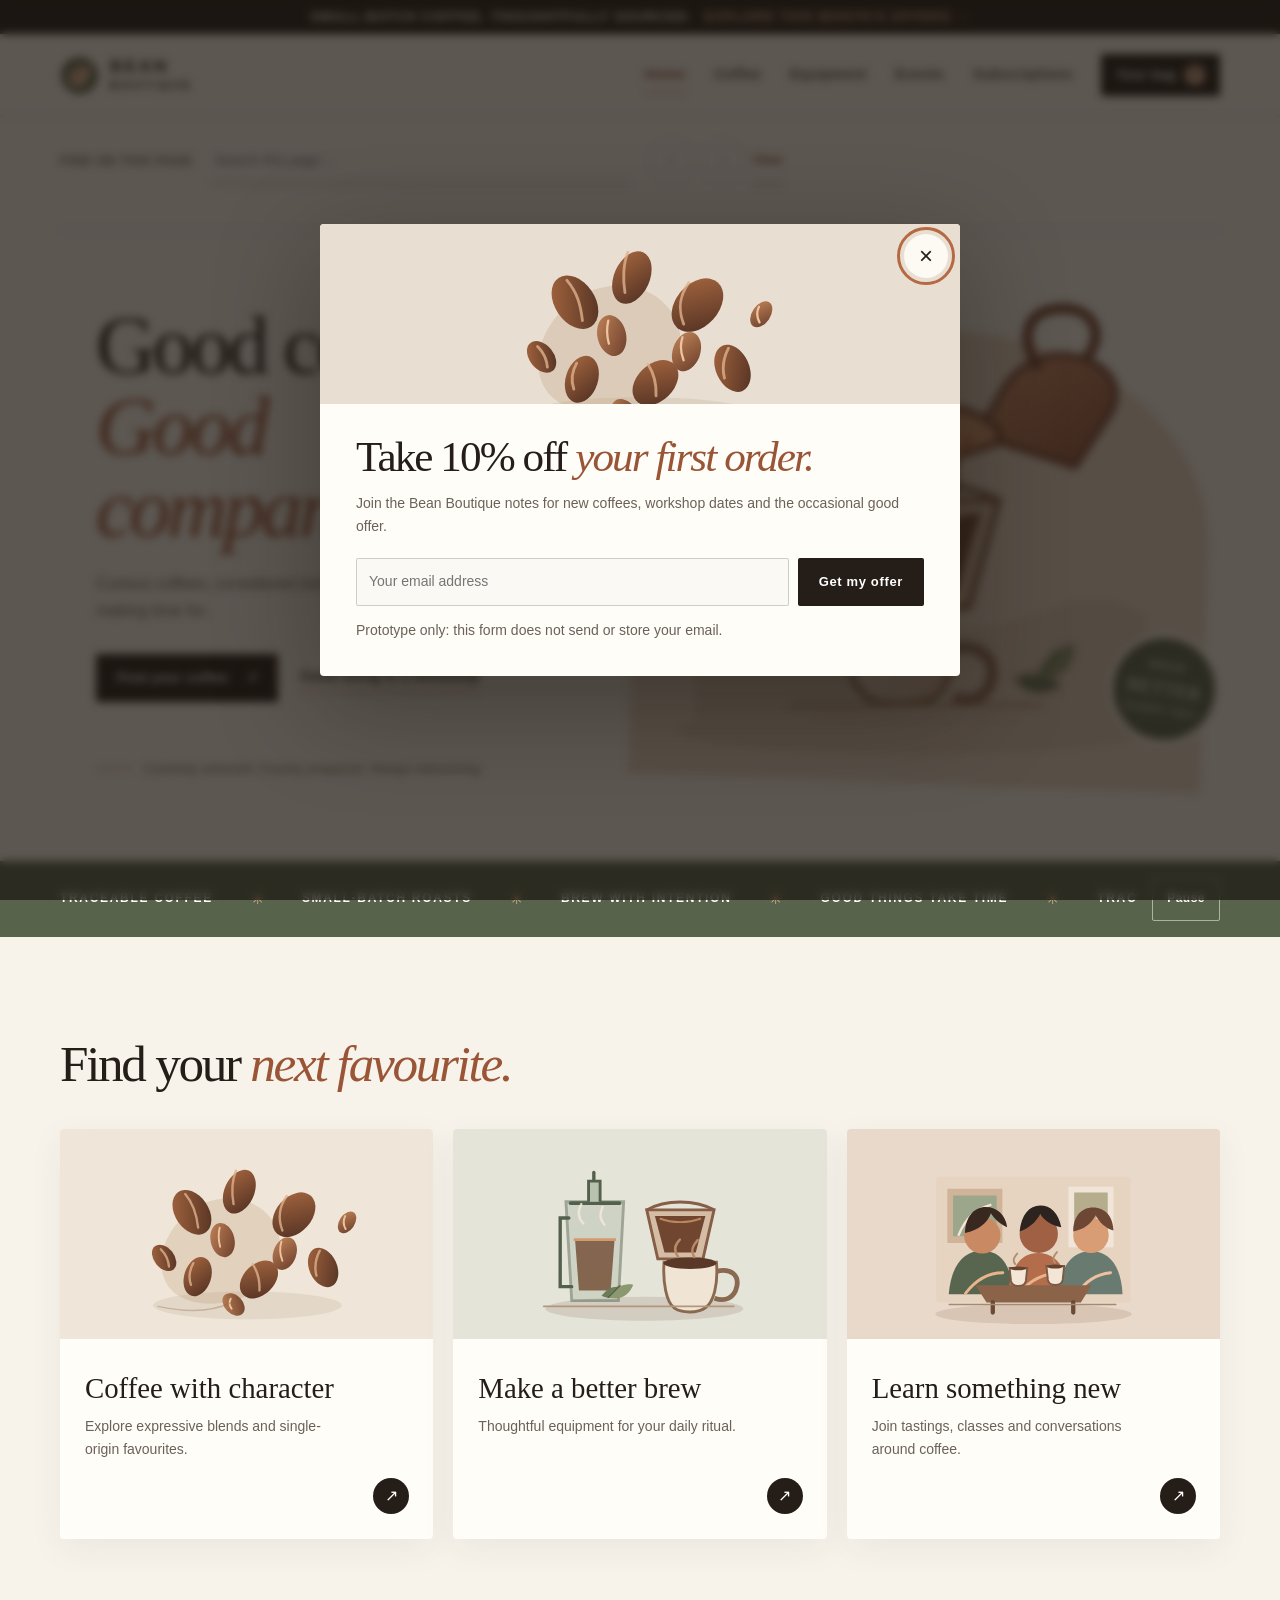
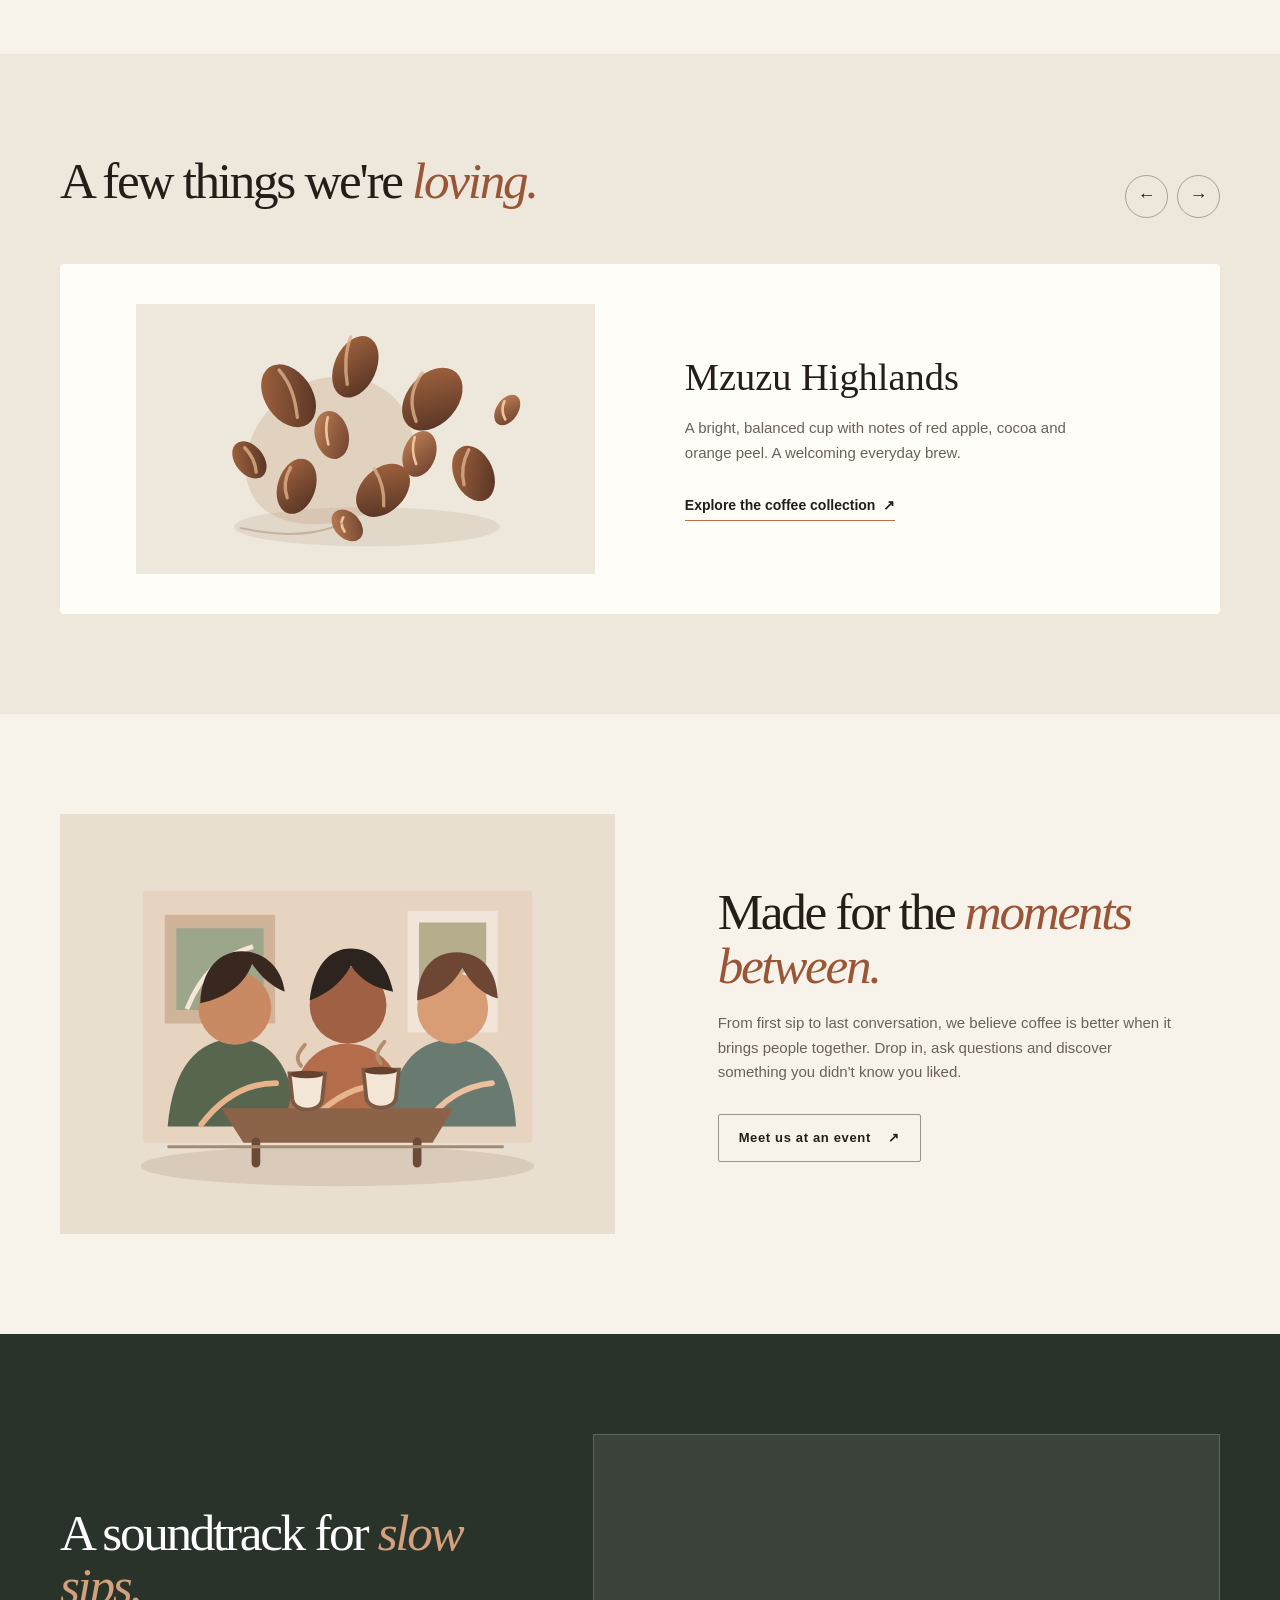
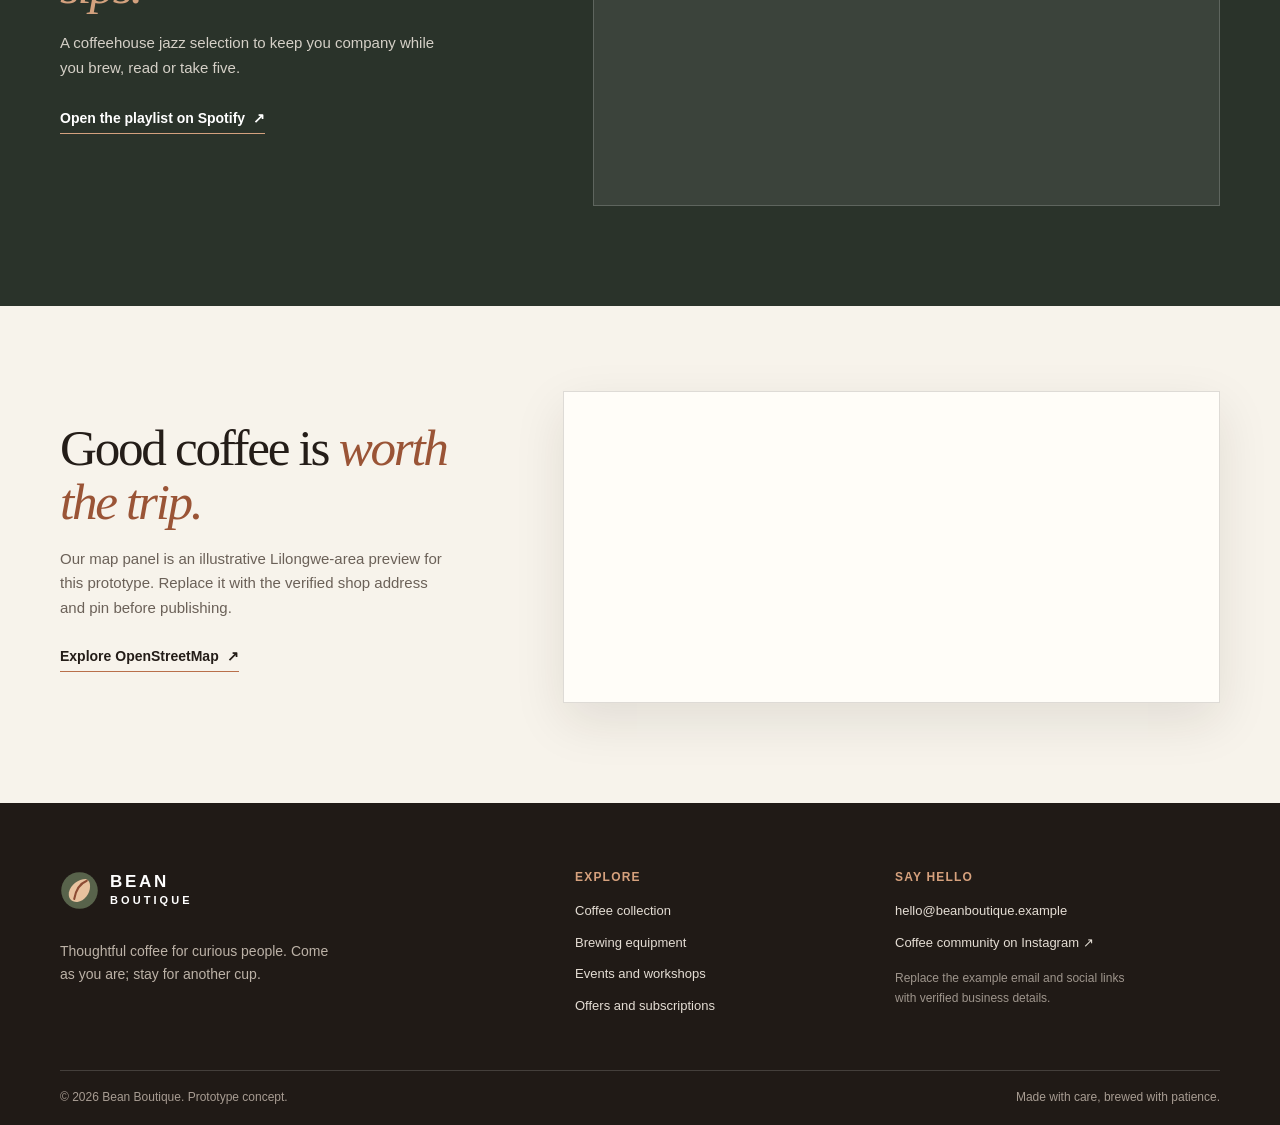
==== commit 1c4e05fb: "feat: align site with assignment brief - Add espresso machine to equipment range (espresso-machine.s" ====
--- a/index.html
+++ b/index.html
@@ -39,6 +39,22 @@
   </header>
 
   <main id="main-content">
+
+    <section class="page-find container" aria-label="Find on this page">
+      <form class="page-find-form" role="search" data-page-find>
+        <label class="page-find-label" for="page-find-input">Find on this page</label>
+        <div class="page-find-field">
+          <input id="page-find-input" type="search" autocomplete="off" placeholder="Search this page…">
+
+        </div>
+        <div class="page-find-nav">
+          <button class="icon-button" type="button" data-find-prev aria-label="Previous match" disabled>↑</button>
+          <button class="icon-button" type="submit" data-find-next aria-label="Next match" disabled>↓</button>
+          <button class="text-button" type="button" data-find-clear>Clear</button>
+        </div>
+        <p class="page-find-status" data-find-status role="status" aria-live="polite"></p>
+      </form>
+    </section>
     <section class="hero-section container">
       <div class="hero-copy">
         <h1>Good coffee.<br><em>Good company.</em></h1>
@@ -153,7 +169,7 @@
           <a class="text-link" href="https://open.spotify.com/playlist/3cE0rq3aa74D5VSe2GYLUw" target="_blank" rel="noopener noreferrer">Open the playlist on Spotify <span aria-hidden="true">↗</span></a>
         </div>
         <div class="spotify-widget">
-          <iframe title="Coffeehouse Jazz: Cozy Instrumental Beats playlist on Spotify" src="https://open.spotify.com/embed/playlist/3cE0rq3aa74D5VSe2GYLUw?utm_source=generator" width="100%" height="352" loading="lazy" allow="autoplay; clipboard-write; encrypted-media; fullscreen; picture-in-picture" referrerpolicy="strict-origin-when-cross-origin"></iframe>
+          <iframe title="Coffeehouse Jazz: Cozy Instrumental Beats playlist on Spotify" src="https://open.spotify.com/embed/playlist/3cE0rq3aa74D5VSe2GYLUw?utm_source=generator" height="352" loading="lazy" allow="autoplay; clipboard-write; encrypted-media; fullscreen; picture-in-picture" referrerpolicy="strict-origin-when-cross-origin"></iframe>
         </div>
       </div>
     </section>
--- a/styles/style.css
+++ b/styles/style.css
@@ -726,6 +726,23 @@
 }
 
 
+/* On-page find: search bar shared by all six pages */
+.page-find { padding-top: 22px; }
+.page-find-form { display: flex; flex-wrap: wrap; align-items: center; gap: 12px 18px; padding-bottom: 16px; border-bottom: 1px solid var(--line); }
+.page-find-label { color: var(--muted); font-size: 0.75rem; font-weight: 800; letter-spacing: .08em; text-transform: uppercase; }
+.page-find-field { position: relative; display: flex; flex: 1 1 260px; max-width: 420px; border-bottom: 1px solid rgba(36,29,24,.45); }
+.page-find-field::after { position: absolute; right: 0; bottom: -1px; left: 0; height: 2px; background: var(--clay-ink); content: ""; transform: scaleX(0); transform-origin: left; transition: transform .35s var(--ease-out); }
+.page-find-field:focus-within::after { transform: scaleX(1); }
+.page-find-field input { width: 100%; min-height: 44px; padding: 8px 4px; color: var(--ink); background: transparent; border: 0; border-radius: 0; outline: 0; font-size: 0.875rem; }
+.page-find-field input:focus-visible { outline: 2px solid var(--clay); outline-offset: 3px; }
+.page-find-nav { display: flex; align-items: center; gap: 8px; }
+.page-find-nav .icon-button { width: 44px; height: 44px; }
+.page-find-nav .icon-button:disabled { opacity: .4; cursor: not-allowed; }
+.page-find-status { flex-basis: 100%; min-height: 1.4em; margin: 0; color: var(--muted); font-size: 0.8125rem; }
+mark.find-hit { padding: 0 2px; color: var(--ink); background: #f6dcc4; border-radius: 2px; animation: find-in .45s var(--ease-out) both; }
+mark.find-hit.is-current { color: white; background: var(--clay-ink); box-shadow: 0 0 0 3px rgba(154,84,54,.22); }
+@keyframes find-in { from { background-color: transparent; color: inherit; } }
+
 /* Accessible confirmation toast for cart actions */
 .site-toast {
   position: fixed;
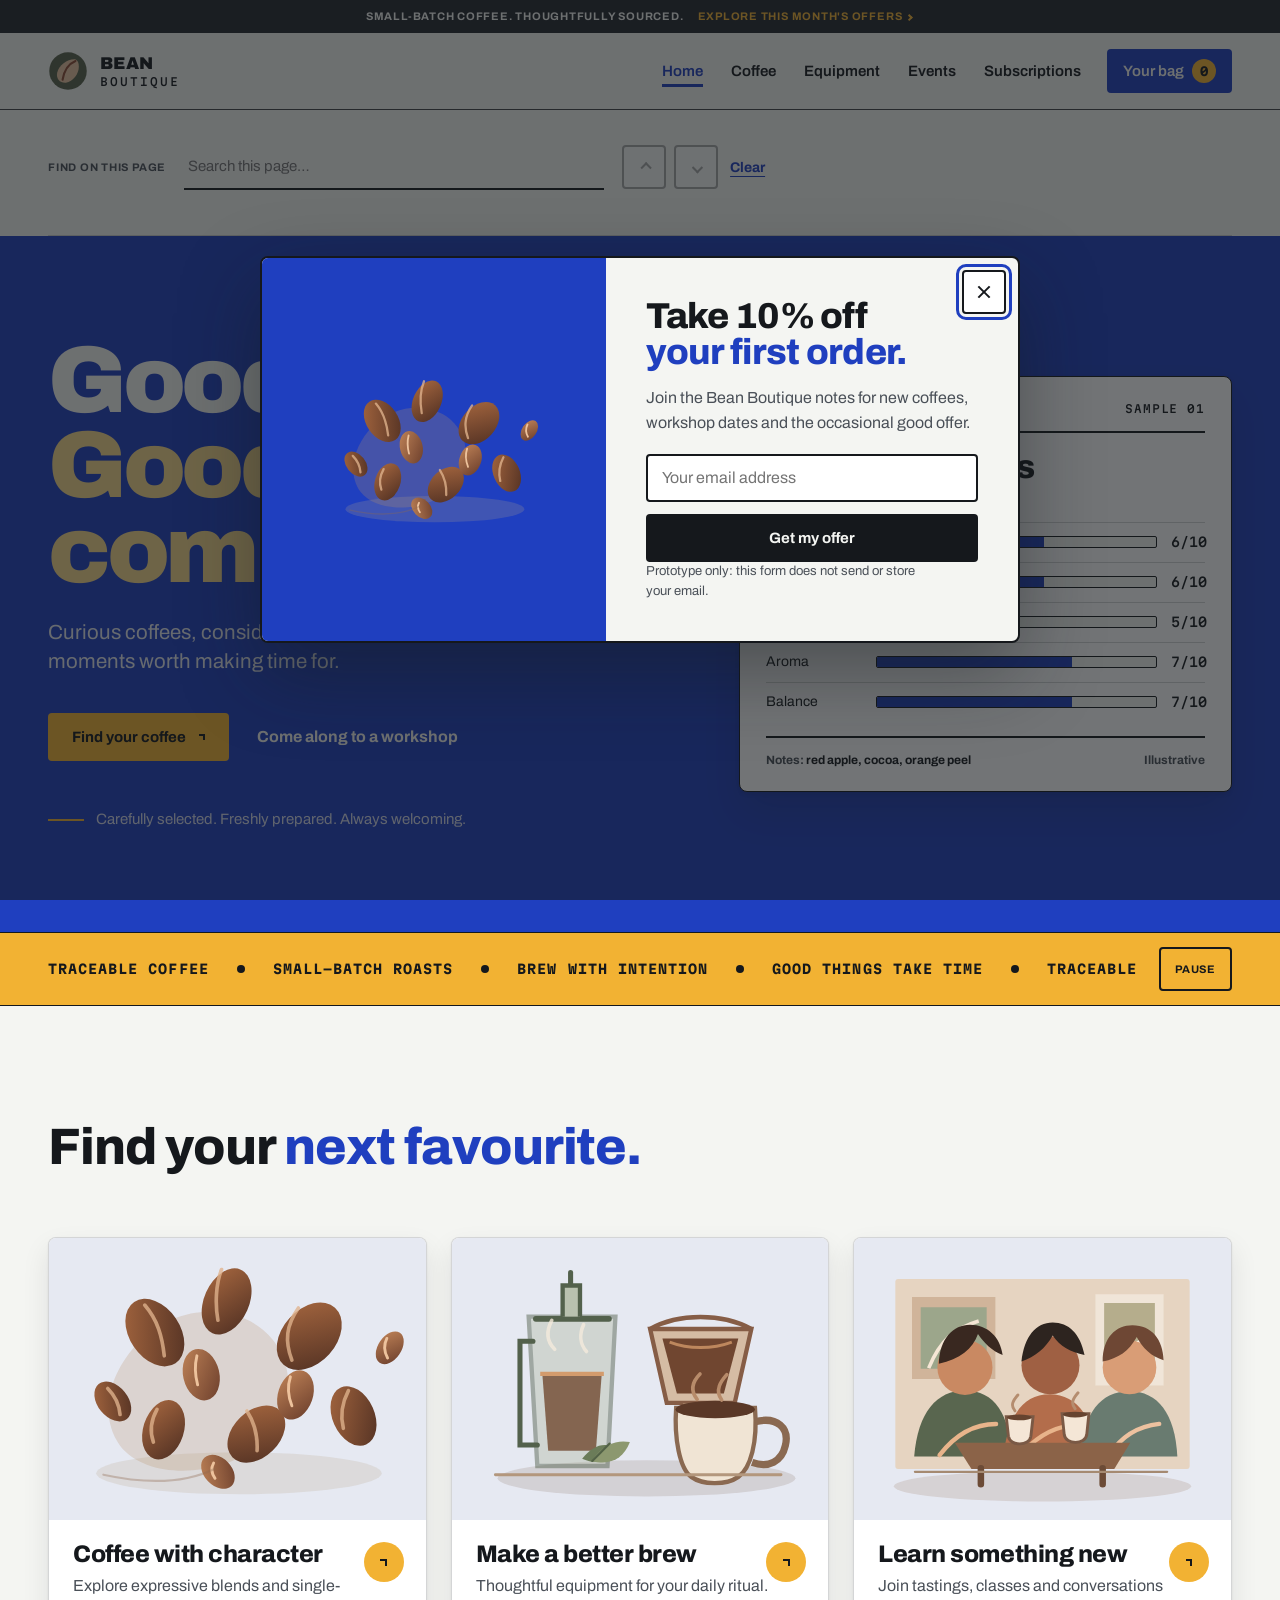
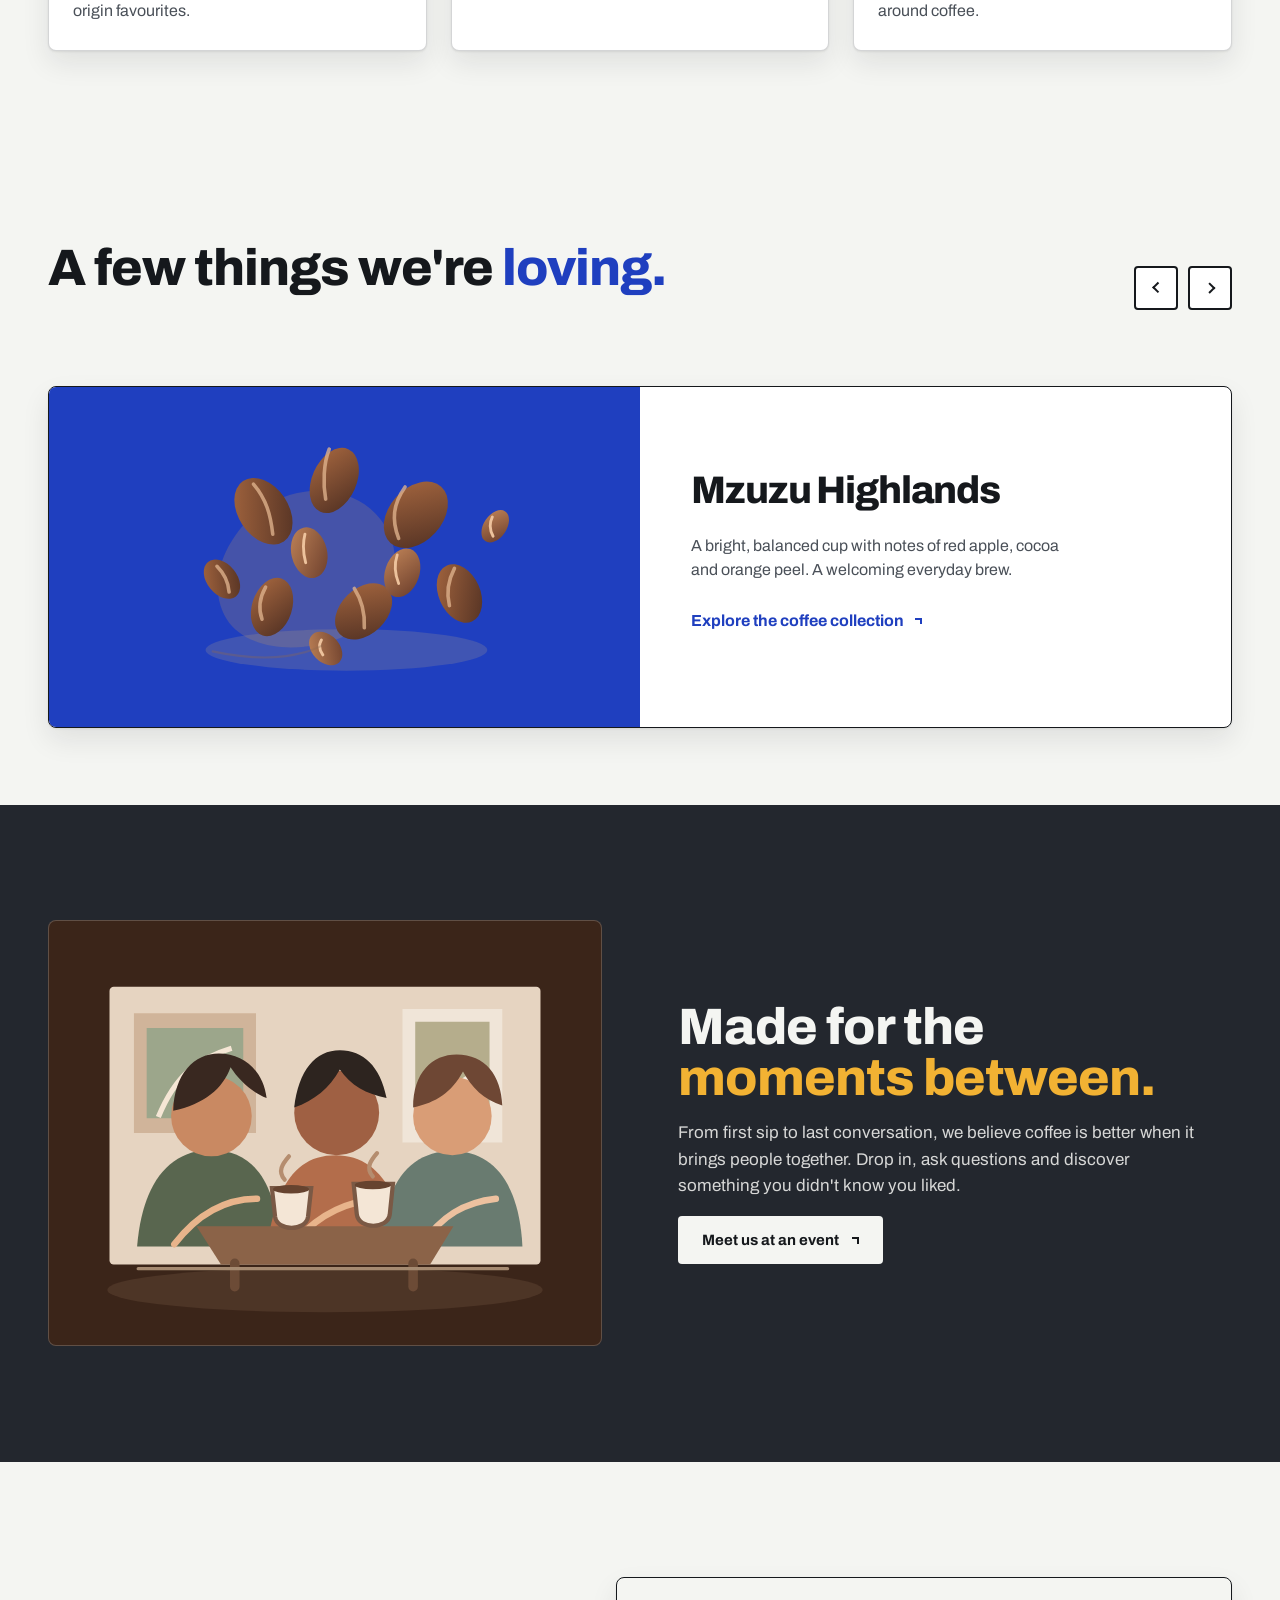
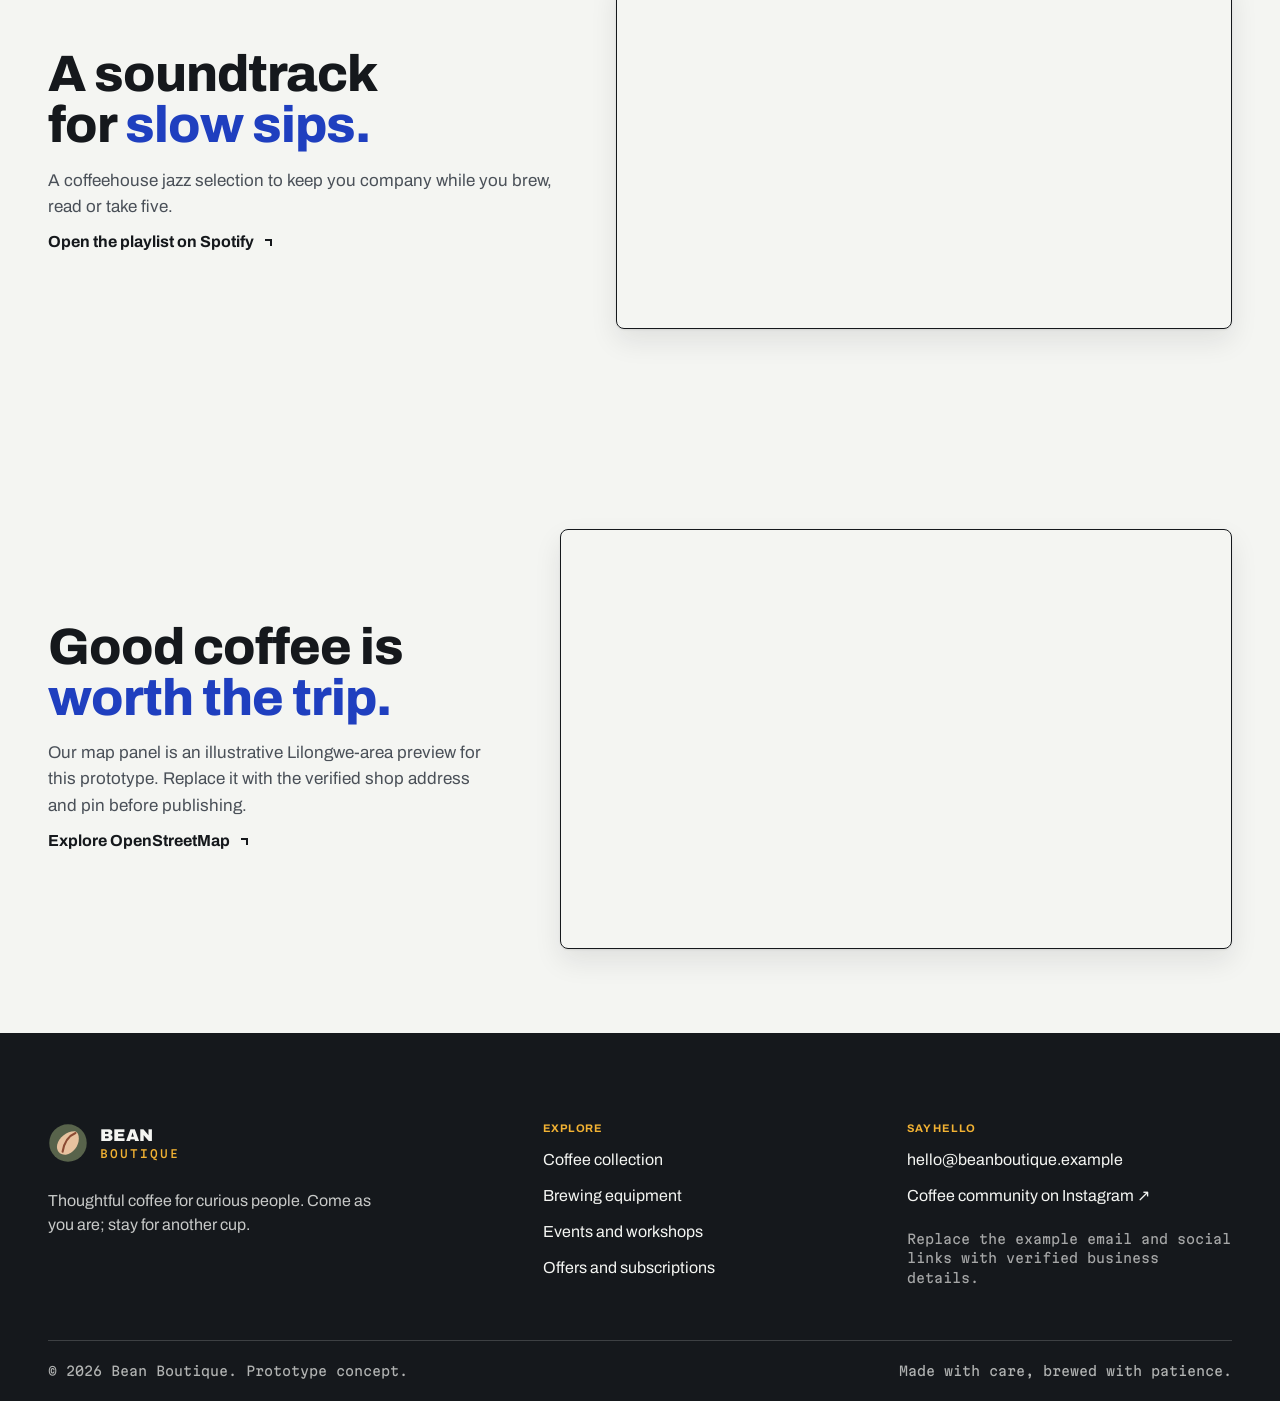
==== commit cd18cda6: "design(impeccable): replace visual world with cupping-sheet direction - Direction contract recorded " ====
--- a/index.html
+++ b/index.html
@@ -3,18 +3,19 @@
 <head>
   <meta charset="utf-8">
   <meta name="viewport" content="width=device-width, initial-scale=1">
-  <meta name="theme-color" content="#201a16">
+  <meta name="theme-color" content="#1f3fbf">
   <meta name="description" content="Discover carefully sourced coffee, thoughtful brewing equipment and small-group workshops at Bean Boutique.">
   <title>Bean Boutique | Coffee, considered</title>
   <link rel="icon" type="image/svg+xml" href="asserts/images/bean-mark.svg">
+  <link rel="preload" href="asserts/fonts/archivo-latin-wght.woff2" as="font" type="font/woff2" crossorigin>
   <link rel="stylesheet" href="styles/style.css">
   <script src="scripts/main.js" defer></script>
 </head>
 <body class="page-home" id="top">
   <a class="skip-link" href="#main-content">Skip to content</a>
   <div class="announcement-bar">
-    Small-batch coffee. Thoughtfully sourced.
-    <a href="subscriptions.html">Explore this month's offers <span aria-hidden="true">→</span></a>
+    <span>Small-batch coffee. Thoughtfully sourced.</span>
+    <a href="subscriptions.html">Explore this month's offers <span class="arrow arrow-r" aria-hidden="true"></span></a>
   </div>
 
   <header class="site-header">
@@ -39,87 +40,87 @@
   </header>
 
   <main id="main-content">
-
     <section class="page-find container" aria-label="Find on this page">
       <form class="page-find-form" role="search" data-page-find>
         <label class="page-find-label" for="page-find-input">Find on this page</label>
-        <div class="page-find-field">
-          <input id="page-find-input" type="search" autocomplete="off" placeholder="Search this page…">
-
-        </div>
+        <div class="page-find-field"><input id="page-find-input" type="search" autocomplete="off" placeholder="Search this page…"></div>
         <div class="page-find-nav">
-          <button class="icon-button" type="button" data-find-prev aria-label="Previous match" disabled>↑</button>
-          <button class="icon-button" type="submit" data-find-next aria-label="Next match" disabled>↓</button>
+          <button class="icon-button" type="button" data-find-prev aria-label="Previous match" disabled><span class="arrow arrow-u" aria-hidden="true"></span></button>
+          <button class="icon-button" type="submit" data-find-next aria-label="Next match" disabled><span class="arrow arrow-d" aria-hidden="true"></span></button>
           <button class="text-button" type="button" data-find-clear>Clear</button>
         </div>
         <p class="page-find-status" data-find-status role="status" aria-live="polite"></p>
       </form>
     </section>
-    <section class="hero-section container">
-      <div class="hero-copy">
-        <h1>Good coffee.<br><em>Good company.</em></h1>
-        <p class="hero-description">Curious coffees, considered tools and little moments worth making time for.</p>
-        <div class="button-row">
-          <a class="button button-dark" href="coffee.html">Find your coffee <span aria-hidden="true">↗</span></a>
-          <a class="text-link" href="events.html">Come along to a workshop</a>
-        </div>
-        <div class="hero-footnote"><span class="small-rule"></span> Carefully selected. Freshly prepared. Always welcoming.</div>
-      </div>
-      <div class="hero-art">
-        <img src="asserts/images/hero-pour-over.svg" alt="Original illustration of fresh coffee being poured into a handmade ceramic cup">
-        <div class="hero-stamp"><span>BREW</span><strong>BETTER</strong><span>EVERY DAY</span></div>
+    <section class="hero" aria-labelledby="hero-title">
+      <div class="container hero-grid">
+        <div class="hero-copy">
+          <h1 id="hero-title">Good coffee.<br><em>Good company.</em></h1>
+          <p class="hero-description">Curious coffees, considered tools and little moments worth making time for.</p>
+          <div class="button-row">
+            <a class="button" href="coffee.html">Find your coffee <span class="arrow" aria-hidden="true"></span></a>
+            <a class="text-link" href="events.html">Come along to a workshop</a>
+          </div>
+          <div class="hero-footnote">Carefully selected. Freshly prepared. Always welcoming.</div>
+        </div>
+        <div class="hero-sheet">
+        <div class="score-sheet" data-score-sheet>
+          <div class="score-sheet-head"><span>Cupping sheet</span><span>Sample 01</span></div>
+          <p class="score-sheet-name">Mzuzu Highlands</p>
+          <p class="score-sheet-origin">Malawi · light-medium</p>
+<div class="score-row"><span>Acidity</span><span class="score-bar" aria-hidden="true"><span class="score-bar-fill s-6"></span></span><span class="score-value">6/10</span></div><div class="score-row"><span>Sweetness</span><span class="score-bar" aria-hidden="true"><span class="score-bar-fill s-6"></span></span><span class="score-value">6/10</span></div><div class="score-row"><span>Body</span><span class="score-bar" aria-hidden="true"><span class="score-bar-fill s-5"></span></span><span class="score-value">5/10</span></div><div class="score-row"><span>Aroma</span><span class="score-bar" aria-hidden="true"><span class="score-bar-fill s-7"></span></span><span class="score-value">7/10</span></div><div class="score-row"><span>Balance</span><span class="score-bar" aria-hidden="true"><span class="score-bar-fill s-7"></span></span><span class="score-value">7/10</span></div>          <div class="score-sheet-foot"><span>Notes: <strong>red apple, cocoa, orange peel</strong></span><span>Illustrative</span></div>
+        </div>
+        </div>
       </div>
     </section>
 
     <section class="ticker-band" aria-label="Our approach">
       <div class="container ticker-inner"><div class="ticker-viewport"><div class="ticker-track">
-        <span>TRACEABLE COFFEE</span><i aria-hidden="true">✳</i><span>SMALL-BATCH ROASTS</span><i aria-hidden="true">✳</i><span>BREW WITH INTENTION</span><i aria-hidden="true">✳</i><span>GOOD THINGS TAKE TIME</span><i aria-hidden="true">✳</i><span>TRACEABLE COFFEE</span>
+        <span>Traceable coffee</span><i class="tick-dot" aria-hidden="true"></i><span>Small-batch roasts</span><i class="tick-dot" aria-hidden="true"></i><span>Brew with intention</span><i class="tick-dot" aria-hidden="true"></i><span>Good things take time</span><i class="tick-dot" aria-hidden="true"></i><span>Traceable coffee</span><i class="tick-dot" aria-hidden="true"></i><span>Small-batch roasts</span><i class="tick-dot" aria-hidden="true"></i><span>Brew with intention</span><i class="tick-dot" aria-hidden="true"></i><span>Good things take time</span>
       </div></div>
         <button class="ticker-toggle" type="button" aria-pressed="false" data-ticker-toggle>Pause</button>
       </div>
     </section>
 
-    <section class="section container section-intro">
+    <section class="section container">
       <div class="section-heading">
         <h2>Find your <em>next favourite.</em></h2>
       </div>
       <div class="feature-grid">
-        <a class="feature-card feature-card-coffee" href="coffee.html">
+        <a class="feature-card" href="coffee.html">
           <img src="asserts/images/coffee-beans.svg" alt="" loading="lazy">
           <div class="feature-card-content">
             <h3>Coffee with character</h3>
             <p>Explore expressive blends and single-origin favourites.</p>
-            <span class="circle-arrow" aria-hidden="true">↗</span>
-          </div>
-        </a>
-        <a class="feature-card feature-card-equipment" href="equipment.html">
+            <span class="circle-arrow" aria-hidden="true"><span class="arrow"></span></span>
+          </div>
+        </a>
+        <a class="feature-card" href="equipment.html">
           <img src="asserts/images/brewing-tools.svg" alt="" loading="lazy">
           <div class="feature-card-content">
             <h3>Make a better brew</h3>
             <p>Thoughtful equipment for your daily ritual.</p>
-            <span class="circle-arrow" aria-hidden="true">↗</span>
-          </div>
-        </a>
-        <a class="feature-card feature-card-events" href="events.html">
+            <span class="circle-arrow" aria-hidden="true"><span class="arrow"></span></span>
+          </div>
+        </a>
+        <a class="feature-card" href="events.html">
           <img src="asserts/images/coffee-community.svg" alt="" loading="lazy">
           <div class="feature-card-content">
             <h3>Learn something new</h3>
             <p>Join tastings, classes and conversations around coffee.</p>
-            <span class="circle-arrow" aria-hidden="true">↗</span>
-          </div>
-        </a>
-      </div>
-    </section>
-
-    <section class="section feature-carousel-section">
-      <div class="container">
+            <span class="circle-arrow" aria-hidden="true"><span class="arrow"></span></span>
+          </div>
+        </a>
+      </div>
+    </section>
+
+    <section class="section-tight container">
+      <div class="carousel-shell">
         <div class="section-heading section-heading-row">
-          <div>
-            <h2>A few things we're <em>loving.</em></h2>
-          </div>
+          <h2>A few things we're <em>loving.</em></h2>
           <div class="carousel-controls" role="group" aria-label="Featured content controls">
-            <button class="icon-button" type="button" data-carousel-prev aria-label="Previous featured item">←</button>
-            <button class="icon-button" type="button" data-carousel-next aria-label="Next featured item">→</button>
+            <button class="icon-button" type="button" data-carousel-prev aria-label="Previous featured item"><span class="arrow arrow-l" aria-hidden="true"></span></button>
+            <button class="icon-button" type="button" data-carousel-next aria-label="Next featured item"><span class="arrow arrow-r" aria-hidden="true"></span></button>
           </div>
         </div>
         <div class="feature-carousel" data-carousel aria-roledescription="carousel" aria-label="Featured coffee, equipment and events" role="group">
@@ -128,7 +129,7 @@
             <div class="carousel-slide-copy">
               <h3>Mzuzu Highlands</h3>
               <p>A bright, balanced cup with notes of red apple, cocoa and orange peel. A welcoming everyday brew.</p>
-              <a class="text-link" href="coffee.html">Explore the coffee collection <span aria-hidden="true">↗</span></a>
+              <a class="text-link" href="coffee.html">Explore the coffee collection <span class="arrow" aria-hidden="true"></span></a>
             </div>
           </article>
           <article class="carousel-slide" data-slide aria-roledescription="slide" aria-label="2 of 3" hidden>
@@ -136,7 +137,7 @@
             <div class="carousel-slide-copy">
               <h3>The slower pour</h3>
               <p>Build a calm morning ritual with simple, reliable pour-over equipment and a little practice.</p>
-              <a class="text-link" href="equipment.html">Shop brewing equipment <span aria-hidden="true">↗</span></a>
+              <a class="text-link" href="equipment.html">Shop brewing equipment <span class="arrow" aria-hidden="true"></span></a>
             </div>
           </article>
           <article class="carousel-slide" data-slide aria-roledescription="slide" aria-label="3 of 3" hidden>
@@ -144,7 +145,7 @@
             <div class="carousel-slide-copy">
               <h3>Pour-over, from the ground up</h3>
               <p>A small-group introduction to grind size, water temperature and a more consistent cup.</p>
-              <a class="text-link" href="events.html">See upcoming workshops <span aria-hidden="true">↗</span></a>
+              <a class="text-link" href="events.html">See upcoming workshops <span class="arrow" aria-hidden="true"></span></a>
             </div>
           </article>
         </div>
@@ -152,21 +153,23 @@
       </div>
     </section>
 
-    <section class="section container split-section">
-      <div class="split-image"><img src="asserts/images/coffee-community.svg" alt="Illustration of a welcoming coffee tasting table" loading="lazy"></div>
-      <div class="split-copy">
-        <h2>Made for the <em>moments between.</em></h2>
-        <p>From first sip to last conversation, we believe coffee is better when it brings people together. Drop in, ask questions and discover something you didn't know you liked.</p>
-        <a class="button button-outline" href="events.html">Meet us at an event <span aria-hidden="true">↗</span></a>
-      </div>
-    </section>
-
-    <section class="section community-section">
-      <div class="container community-grid">
+    <section class="section graphite">
+      <div class="container split-grid">
+        <div class="split-image"><img src="asserts/images/coffee-community.svg" alt="Illustration of a welcoming coffee tasting table" loading="lazy"></div>
+        <div>
+          <h2>Made for the <em>moments between.</em></h2>
+          <p>From first sip to last conversation, we believe coffee is better when it brings people together. Drop in, ask questions and discover something you didn't know you liked.</p>
+          <a class="button button-light" href="events.html">Meet us at an event <span class="arrow" aria-hidden="true"></span></a>
+        </div>
+      </div>
+    </section>
+
+    <section class="section container">
+      <div class="community-grid">
         <div>
           <h2>A soundtrack for <em>slow sips.</em></h2>
           <p class="muted-copy">A coffeehouse jazz selection to keep you company while you brew, read or take five.</p>
-          <a class="text-link" href="https://open.spotify.com/playlist/3cE0rq3aa74D5VSe2GYLUw" target="_blank" rel="noopener noreferrer">Open the playlist on Spotify <span aria-hidden="true">↗</span></a>
+          <a class="text-link" href="https://open.spotify.com/playlist/3cE0rq3aa74D5VSe2GYLUw" target="_blank" rel="noopener noreferrer">Open the playlist on Spotify <span class="arrow" aria-hidden="true"></span></a>
         </div>
         <div class="spotify-widget">
           <iframe title="Coffeehouse Jazz: Cozy Instrumental Beats playlist on Spotify" src="https://open.spotify.com/embed/playlist/3cE0rq3aa74D5VSe2GYLUw?utm_source=generator" height="352" loading="lazy" allow="autoplay; clipboard-write; encrypted-media; fullscreen; picture-in-picture" referrerpolicy="strict-origin-when-cross-origin"></iframe>
@@ -174,16 +177,19 @@
       </div>
     </section>
 
-    <section class="section container location-section">
-      <div class="location-copy">
-        <h2>Good coffee is <em>worth the trip.</em></h2>
-        <p>Our map panel is an illustrative Lilongwe-area preview for this prototype. Replace it with the verified shop address and pin before publishing.</p>
-        <a class="text-link" href="https://www.openstreetmap.org/" target="_blank" rel="noopener noreferrer">Explore OpenStreetMap <span aria-hidden="true">↗</span></a>
-      </div>
-      <div class="map-widget">
-        <iframe title="Illustrative map preview of central Lilongwe" src="https://www.openstreetmap.org/export/embed.html?bbox=33.7705%2C-13.9710%2C33.7867%2C-13.9550&amp;layer=mapnik" loading="lazy"></iframe>
-      </div>
-    </section>
+    <section class="section-tight container">
+      <div class="location-grid">
+        <div>
+          <h2>Good coffee is <em>worth the trip.</em></h2>
+          <p class="muted-copy">Our map panel is an illustrative Lilongwe-area preview for this prototype. Replace it with the verified shop address and pin before publishing.</p>
+          <a class="text-link" href="https://www.openstreetmap.org/" target="_blank" rel="noopener noreferrer">Explore OpenStreetMap <span class="arrow" aria-hidden="true"></span></a>
+        </div>
+        <div class="map-widget">
+          <iframe title="Illustrative map preview of central Lilongwe" src="https://www.openstreetmap.org/export/embed.html?bbox=33.7705%2C-13.9710%2C33.7867%2C-13.9550&amp;layer=mapnik" loading="lazy"></iframe>
+        </div>
+      </div>
+    </section>
+
   </main>
 
   <footer class="site-footer">
@@ -214,9 +220,8 @@
       <span>Made with care, brewed with patience.</span>
     </div>
   </footer>
-
   <dialog class="welcome-modal" id="welcome-modal" aria-labelledby="welcome-title">
-    <button class="modal-close" type="button" data-close-welcome aria-label="Close welcome offer">×</button>
+    <button class="modal-close" type="button" data-close-welcome aria-label="Close welcome offer"><span class="close-x" aria-hidden="true"></span></button>
     <div class="modal-art"><img src="asserts/images/coffee-beans.svg" alt="" loading="lazy"></div>
     <div class="modal-content">
       <h2 id="welcome-title">Take 10% off <em>your first order.</em></h2>
@@ -230,4 +235,4 @@
     </div>
   </dialog>
 </body>
-</html>+</html>
--- a/styles/style.css
+++ b/styles/style.css
@@ -1,775 +1,540 @@
-/* Bean Boutique - original responsive styling for the static HTML prototype */
+/* Bean Boutique: cupping-sheet design system.
+   Tokens first, then base, layout, components, pages, motion. */
+
+@font-face {
+  font-family: "Archivo";
+  src: url("../asserts/fonts/archivo-latin-wght.woff2") format("woff2");
+  font-weight: 100 900;
+  font-style: normal;
+  font-display: swap;
+}
+@font-face {
+  font-family: "Martian Mono";
+  src: url("../asserts/fonts/martian-mono-latin-400.woff2") format("woff2");
+  font-weight: 400;
+  font-display: swap;
+}
+@font-face {
+  font-family: "Martian Mono";
+  src: url("../asserts/fonts/martian-mono-latin-500.woff2") format("woff2");
+  font-weight: 500;
+  font-display: swap;
+}
+@font-face {
+  font-family: "Martian Mono";
+  src: url("../asserts/fonts/martian-mono-latin-700.woff2") format("woff2");
+  font-weight: 700;
+  font-display: swap;
+}
+
 :root {
-  color-scheme: light;
-  --ink: #241d18;
-  --muted: #6b6158;
-  --cream: #f7f3eb;
-  --paper: #fffdf8;
-  --sand: #e9dfd1;
-  --clay: #b96f4a;
-  --clay-ink: #9a5436;
-  --rust: #8c4b33;
-  --olive: #58634b;
-  --line: rgba(36, 29, 24, .15);
-  --shadow: 0 18px 48px rgba(44, 32, 22, .10);
-  --serif: Georgia, "Times New Roman", serif;
-  --sans: "Aptos", "Segoe UI", Arial, sans-serif;
-  --content: 1160px;
-  --ease-out: cubic-bezier(.16, 1, .3, 1);
-}
-* { box-sizing: border-box; }
-html { scroll-behavior: smooth; scroll-padding-top: 100px; }
+  --cobalt: #1f3fbf;
+  --cobalt-deep: #172f96;
+  --paper: #f4f5f2;
+  --white: #ffffff;
+  --ink: #15181c;
+  --graphite: #23272e;
+  --muted: #4a5058;
+  --marigold: #f2b233;
+  --marigold-pale: #f7d98a;
+  --roast: #3b2519;
+  --cherry: #b8322a;
+  --rule: rgba(21, 24, 28, .18);
+  --rule-strong: rgba(21, 24, 28, .8);
+  --shadow: 0 1px 2px rgba(21, 24, 28, .08), 0 12px 28px rgba(21, 24, 28, .09);
+  --shadow-lift: 0 2px 4px rgba(21, 24, 28, .10), 0 22px 40px rgba(21, 24, 28, .16);
+  --radius: 8px;
+  --display: "Archivo", "Arial Black", "Helvetica Neue", Arial, sans-serif;
+  --body: "Archivo", "Helvetica Neue", Arial, sans-serif;
+  --mono: "Martian Mono", ui-monospace, "SFMono-Regular", Menlo, Consolas, monospace;
+  --content: 1240px;
+  --gutter: clamp(20px, 4vw, 48px);
+  --ease: cubic-bezier(.2, .8, .2, 1);
+}
+
+*, *::before, *::after { box-sizing: border-box; }
+[hidden] { display: none !important; }
+html { scroll-behavior: smooth; scroll-padding-top: 150px; -webkit-text-size-adjust: 100%; }
 body {
   margin: 0;
   color: var(--ink);
-  background: var(--cream);
-  font-family: var(--sans);
+  background: var(--paper);
+  font-family: var(--body);
   font-size: 1rem;
-  line-height: 1.65;
+  line-height: 1.55;
   -webkit-font-smoothing: antialiased;
 }
-body, button, input, select { font-family: var(--sans); }
-img { display: block; max-width: 100%; }
-a { color: inherit; text-decoration: none; }
-button, input, select { font: inherit; }
+img, svg { display: block; max-width: 100%; height: auto; }
+h1, h2, h3, h4, p { margin-top: 0; }
+h1, h2, h3 { font-family: var(--display); font-weight: 800; letter-spacing: -.02em; line-height: 1; }
+h1 { font-size: clamp(3rem, 7.4vw, 6.75rem); font-weight: 900; letter-spacing: -.045em; line-height: .9; margin-bottom: 24px; }
+h2 { font-size: clamp(2rem, 4vw, 3.25rem); margin-bottom: 16px; }
+h3 { font-size: 1.375rem; margin-bottom: 8px; }
+em { font-style: normal; color: var(--cobalt); }
+a { color: inherit; }
+button, input, select { font: inherit; color: inherit; }
 button { cursor: pointer; }
-button:disabled { cursor: not-allowed; opacity: .5; }
-[hidden] { display: none !important; }
-:focus-visible { outline: 3px solid #b66a43; outline-offset: 4px; }
-::selection { color: white; background: var(--rust); }
-.container { width: min(calc(100% - 64px), var(--content)); margin-inline: auto; }
-.visually-hidden {
-  position: absolute;
-  width: 1px;
-  height: 1px;
-  padding: 0;
-  margin: -1px;
-  overflow: hidden;
-  clip: rect(0, 0, 0, 0);
-  white-space: nowrap;
-  border: 0;
-}
-.skip-link {
-  position: fixed;
-  z-index: 1000;
-  top: 12px;
-  left: 12px;
-  padding: 10px 16px;
-  color: white;
-  background: var(--ink);
-  transform: translateY(-160%);
-}
+:focus-visible { outline: 3px solid var(--cobalt); outline-offset: 3px; }
+.cobalt :focus-visible, .graphite :focus-visible, .ticker-band :focus-visible { outline-color: var(--marigold); }
+.container { width: min(100% - (var(--gutter) * 2), var(--content)); margin-inline: auto; }
+.visually-hidden { position: absolute !important; width: 1px; height: 1px; overflow: hidden; clip: rect(0 0 0 0); white-space: nowrap; }
+.skip-link { position: fixed; top: 12px; left: 12px; z-index: 300; padding: 12px 16px; color: var(--paper); background: var(--ink); transform: translateY(-160%); transition: transform .2s var(--ease); }
 .skip-link:focus { transform: translateY(0); }
-.announcement-bar {
-  display: flex;
-  justify-content: center;
-  align-items: center;
-  gap: 12px;
-  min-height: 34px;
-  padding: 6px 16px;
-  color: #f7f3eb;
-  background: var(--ink);
-  font-size: 0.8125rem;
-  font-weight: 600;
-  letter-spacing: .09em;
-  text-align: center;
-  text-transform: uppercase;
-}
-.announcement-bar a { color: #e3b695; transition: color .2s ease; }
-.announcement-bar a:hover { color: white; }
-.site-header {
-  position: sticky;
-  z-index: 100;
-  top: 0;
-  background: rgba(247, 243, 235, .95);
-  border-bottom: 1px solid var(--line);
-  backdrop-filter: blur(15px);
-}
-.header-main {
-  display: flex;
-  align-items: center;
-  justify-content: space-between;
-  min-height: 82px;
-  gap: 24px;
-}
-.brand { display: inline-flex; align-items: center; gap: 11px; flex: 0 0 auto; }
-.brand-mark { width: 39px; height: 39px; }
-.brand-name {
-  display: flex;
-  flex-direction: column;
-  color: var(--ink);
-  font-size: 1.0625rem;
-  font-weight: 800;
-  letter-spacing: .16em;
-  line-height: 1.05;
-}
-.brand-name span { margin-top: 4px; font-size: 0.6875rem; letter-spacing: .28em; }
-.primary-nav { display: flex; align-items: center; gap: clamp(14px, 2.25vw, 31px); }
-.primary-nav > a:not(.nav-bag) {
-  position: relative;
-  padding: 8px 0;
-  color: #554b42;
-  font-size: 0.875rem;
-  font-weight: 700;
-  letter-spacing: .035em;
-  transition: color .2s ease;
-}
-.primary-nav > a:not(.nav-bag)::after {
-  position: absolute;
-  right: 0;
-  bottom: 2px;
-  left: 0;
-  height: 1px;
-  background: var(--clay);
-  content: "";
-  transform: scaleX(0);
-  transform-origin: left;
-  transition: transform .22s ease;
-}
-.primary-nav > a:not(.nav-bag):hover, .primary-nav > a:not(.nav-bag)[aria-current="page"] { color: var(--rust); }
+.mono { font-family: var(--mono); letter-spacing: .02em; }
+
+/* Announcement and header */
+.announcement-bar { display: flex; flex-wrap: wrap; align-items: center; justify-content: center; gap: 4px 14px; padding: 9px var(--gutter); color: var(--paper); background: var(--graphite); font: 500 .75rem/1.4 var(--mono); letter-spacing: .03em; text-align: center; }
+.announcement-bar a { color: var(--marigold); text-decoration: none; }
+.announcement-bar a:hover { text-decoration: underline; }
+.site-header { position: sticky; top: 0; z-index: 50; background: var(--paper); border-bottom: 1px solid var(--rule-strong); }
+.header-main { display: flex; align-items: center; justify-content: space-between; gap: 24px; min-height: 76px; }
+.brand { display: inline-flex; align-items: center; gap: 12px; text-decoration: none; }
+.brand-mark { width: 40px; height: 40px; }
+.brand-name { display: flex; flex-direction: column; font: 900 1.0625rem/1 var(--display); letter-spacing: .02em; }
+.brand-name span { margin-top: 4px; font: 500 .6875rem/1 var(--mono); letter-spacing: .18em; }
+.menu-toggle { display: none; align-items: center; gap: 10px; min-height: 44px; padding: 8px 12px; background: transparent; border: 1px solid var(--ink); border-radius: 4px; font: 500 .8125rem var(--mono); text-transform: uppercase; letter-spacing: .06em; }
+.menu-toggle-lines, .menu-toggle-lines::before, .menu-toggle-lines::after { display: block; width: 18px; height: 2px; background: currentColor; position: relative; }
+.menu-toggle-lines::before, .menu-toggle-lines::after { content: ""; position: absolute; left: 0; }
+.menu-toggle-lines::before { top: -6px; } .menu-toggle-lines::after { top: 6px; }
+.primary-nav { display: flex; align-items: center; gap: 4px; }
+.primary-nav > a { position: relative; min-height: 44px; display: inline-flex; align-items: center; padding: 0 12px; color: var(--ink); text-decoration: none; font-weight: 600; font-size: .9375rem; }
+.primary-nav > a::after { position: absolute; right: 12px; bottom: 6px; left: 12px; height: 3px; background: var(--cobalt); content: ""; transform: scaleX(0); transform-origin: left; transition: transform .3s var(--ease); }
 .primary-nav > a:not(.nav-bag):hover::after, .primary-nav > a:not(.nav-bag)[aria-current="page"]::after { transform: scaleX(1); }
-.nav-bag {
-  display: inline-flex;
-  align-items: center;
-  gap: 9px;
-  padding: 10px 15px;
-  color: white;
-  background: var(--ink);
-  border-radius: 2px;
-  font-size: 0.8125rem;
-  font-weight: 700;
-  letter-spacing: .04em;
-  transition: background .2s ease, transform .2s ease;
-}
-.nav-bag:hover, .nav-bag[aria-current="page"] { color: white; background: var(--rust); }
-.nav-bag:hover { transform: translateY(-1px); }
-.cart-count {
-  display: inline-grid;
-  min-width: 20px;
-  height: 20px;
-  place-items: center;
-  color: var(--ink);
-  background: #e3b695;
-  border-radius: 50%;
-  font-size: 0.75rem;
-  font-weight: 800;
-}
-.menu-toggle { display: none; }
-.hero-section {
-  display: grid;
-  grid-template-columns: .9fr 1.1fr;
-  align-items: center;
-  min-height: 600px;
-  padding-block: 64px 72px;
-  gap: clamp(30px, 5vw, 80px);
-}
-.hero-copy { max-width: 520px; padding-left: clamp(0px, 3vw, 36px); }
-.eyebrow {
-  margin: 0 0 16px;
-  color: var(--rust);
-  font-size: 0.75rem;
-  font-weight: 800;
-  letter-spacing: .14em;
-  line-height: 1.5;
-  text-transform: uppercase;
-}
-h1, h2, h3, p { margin-top: 0; }
-h1, h2, h3 { color: var(--ink); }
-h1, h2 {
-  font-family: var(--serif);
-  font-weight: 400;
-  letter-spacing: -.045em;
-}
-h1 { margin-bottom: 22px; font-size: clamp(3.5rem, 6.5vw, 6.3rem); line-height: .98; }
-h2 { margin-bottom: 18px; font-size: clamp(2.4rem, 4vw, 4.2rem); line-height: 1.05; }
-h1 em, h2 em { color: var(--clay-ink); font-weight: 400; }
-h3 { margin-bottom: 10px; font-family: var(--serif); font-size: 1.7rem; font-weight: 400; line-height: 1.14; }
-.hero-description { max-width: 420px; margin-bottom: 30px; color: var(--muted); font-size: 1rem; }
-.button-row { display: flex; align-items: center; flex-wrap: wrap; gap: 22px; }
-.button {
-  display: inline-flex;
-  min-height: 48px;
-  justify-content: center;
-  align-items: center;
-  gap: 17px;
-  padding: 12px 20px;
-  border: 1px solid transparent;
-  border-radius: 2px;
-  font-size: 0.8125rem;
-  font-weight: 800;
-  letter-spacing: .05em;
-  text-align: center;
-  transition: color .2s ease, background .2s ease, border-color .2s ease, transform .2s ease, box-shadow .2s ease;
-}
-.button:hover:not(:disabled) { transform: translateY(-2px); box-shadow: 0 8px 18px rgba(36, 29, 24, .12); }
-.button-dark { color: white; background: var(--ink); }
-.button-dark:hover:not(:disabled) { background: var(--rust); }
-.button-outline { color: var(--ink); background: transparent; border-color: rgba(36, 29, 24, .45); }
-.button-outline:hover:not(:disabled) { color: white; background: var(--ink); border-color: var(--ink); }
+.primary-nav > a:not(.nav-bag)[aria-current="page"] { color: var(--cobalt); }
+.nav-bag { margin-left: 10px; padding: 0 16px !important; color: var(--paper) !important; background: var(--cobalt); border-radius: 4px; }
+.nav-bag::after { display: none; }
+.nav-bag:hover { background: var(--cobalt-deep); }
+.cart-count { display: inline-grid; place-items: center; min-width: 24px; height: 24px; margin-left: 8px; padding: 0 6px; color: var(--ink); background: var(--marigold); border-radius: 999px; font: 700 .75rem var(--mono); }
+
+/* Buttons */
+.button, .button-dark, .button-outline, .button-light {
+  display: inline-flex; align-items: center; justify-content: center; gap: 10px;
+  min-height: 48px; padding: 12px 22px; border: 2px solid transparent; border-radius: 4px;
+  font: 700 .9375rem/1 var(--body); text-decoration: none; text-align: center;
+  transition: transform .2s var(--ease), background-color .2s var(--ease), box-shadow .2s var(--ease), color .2s var(--ease);
+}
+.button { color: var(--ink); background: var(--marigold); }
+.button-dark { color: var(--paper); background: var(--ink); }
+.button-outline { color: var(--ink); background: transparent; border-color: var(--ink); }
 .button-light { color: var(--ink); background: var(--paper); }
-.button-light:hover:not(:disabled) { color: white; background: var(--rust); }
-.button-small { min-height: 44px; padding: 8px 13px; color: white; background: var(--ink); font-size: 0.75rem; }
-.button-small:hover:not(:disabled) { background: var(--rust); }
+.button:hover, .button-dark:hover, .button-light:hover { transform: translateY(-2px); box-shadow: var(--shadow); }
+.button-outline:hover { background: var(--ink); color: var(--paper); }
+.button-small { min-height: 44px; padding: 10px 16px; font-size: .875rem; }
 .button-full { width: 100%; }
-.text-link {
-  display: inline-flex;
-  align-items: center;
-  gap: 8px;
-  padding-bottom: 3px;
-  border-bottom: 1px solid var(--clay);
-  color: var(--ink);
-  font-size: 0.875rem;
-  font-weight: 800;
-  transition: color .2s ease, gap .2s ease;
-}
-.text-link:hover { gap: 13px; color: var(--rust); }
-.hero-footnote { display: flex; align-items: center; gap: 12px; margin-top: 56px; color: var(--muted); font-size: 0.8125rem; letter-spacing: .02em; }
-.small-rule { width: 36px; height: 1px; background: var(--clay); }
-.hero-art { position: relative; min-width: 0; }
-.hero-art::before {
-  position: absolute;
-  z-index: -1;
-  top: 7%;
-  right: 2%;
-  bottom: 1%;
-  left: 3%;
-  background: #e7d8c6;
-  border-radius: 46% 46% 4px 4px;
-  content: "";
-  transform: rotate(2deg);
-}
-.hero-art > img { width: 100%; max-height: 530px; object-fit: contain; }
-.hero-stamp {
-  position: absolute;
-  right: 0;
-  bottom: 9%;
-  display: flex;
-  width: 112px;
-  height: 112px;
-  flex-direction: column;
-  justify-content: center;
-  align-items: center;
-  color: white;
-  background: var(--olive);
-  border: 5px solid var(--cream);
-  border-radius: 50%;
-  font-size: 0.6875rem;
-  letter-spacing: .1em;
-  line-height: 1.45;
-  transform: rotate(9deg);
-}
-.hero-stamp strong { font-family: var(--serif); font-size: 1.1875rem; font-weight: 400; letter-spacing: .03em; }
-.ticker-band { overflow: hidden; padding: 16px 0; color: var(--paper); background: var(--olive); }
+.button:disabled, .button-dark:disabled { opacity: .45; cursor: not-allowed; transform: none; box-shadow: none; }
+.button-row { display: flex; flex-wrap: wrap; align-items: center; gap: 18px 28px; }
+.text-link { display: inline-flex; align-items: center; gap: 8px; min-height: 44px; font-weight: 700; text-decoration: none; background: linear-gradient(currentColor, currentColor) 0 100% / 0 2px no-repeat; transition: background-size .3s var(--ease); }
+.text-link:hover { background-size: 100% 2px; }
+.text-button { min-height: 44px; padding: 8px 4px; background: none; border: 0; color: var(--cobalt); font: 700 .875rem var(--body); text-decoration: underline; text-underline-offset: 4px; }
+.icon-button { display: inline-grid; place-items: center; width: 44px; height: 44px; background: var(--white); border: 2px solid var(--ink); border-radius: 4px; font-size: 1.125rem; transition: background-color .2s var(--ease), color .2s var(--ease); }
+.icon-button:hover:not(:disabled) { background: var(--ink); color: var(--paper); }
+.icon-button:disabled { opacity: .35; cursor: not-allowed; }
+.quantity-button { display: grid; place-items: center; width: 40px; height: 40px; background: var(--white); border: 1px solid var(--ink); border-radius: 4px; font-size: 1.125rem; }
+.quantity-button:hover { background: var(--ink); color: var(--paper); }
+.remove-item { min-height: 40px; padding: 8px 6px; background: none; border: 0; color: var(--cobalt); font: 700 .875rem var(--body); text-decoration: underline; text-underline-offset: 4px; }
+
+/* Ticker: marigold tape */
+.ticker-band { overflow: hidden; padding: 14px 0; color: var(--ink); background: var(--marigold); border-block: 1px solid var(--ink); }
 .ticker-inner { display: flex; align-items: center; gap: 16px; }
 .ticker-viewport { min-width: 0; flex: 1; overflow: hidden; }
+.ticker-track { display: flex; width: max-content; gap: 28px; align-items: center; animation: ticker 34s linear infinite; font: 700 .8125rem var(--mono); letter-spacing: .08em; text-transform: uppercase; }
+.ticker-track i { font-style: normal; }
 .ticker-track.is-paused { animation-play-state: paused; }
-.ticker-toggle { flex: 0 0 auto; min-height: 44px; padding: 8px 14px; color: var(--paper); background: transparent; border: 1px solid rgba(247,243,235,.55); border-radius: 2px; font-size: 0.75rem; font-weight: 700; letter-spacing: .04em; }
-.ticker-toggle:hover { background: rgba(247,243,235,.12); }
-.ticker-track { display: flex; width: max-content; align-items: center; gap: 38px; animation: ticker-drift 38s linear infinite; }
-.ticker-track span { font-size: 0.75rem; font-weight: 800; letter-spacing: .14em; white-space: nowrap; }
-.ticker-track i { color: #e0b18c; font-size: 1rem; font-style: normal; }
-@keyframes ticker-drift { to { transform: translateX(-25%); } }
-.section { padding-block: 100px; }
-.section-intro { padding-bottom: 115px; }
-.section-heading { margin-bottom: 38px; }
-.section-heading h2 { max-width: 690px; }
-.section-heading-row { display: flex; justify-content: space-between; align-items: end; gap: 20px; }
-.feature-grid { display: grid; grid-template-columns: repeat(3, 1fr); gap: 20px; }
-.feature-card {
-  position: relative;
-  display: flex;
-  min-height: 410px;
-  flex-direction: column;
-  overflow: hidden;
-  background: var(--paper);
-  border-radius: 4px;
-  box-shadow: 0 10px 35px rgba(44, 32, 22, .06);
-  transition: transform .28s ease, box-shadow .28s ease;
-}
-.feature-card:hover { transform: translateY(-7px); box-shadow: var(--shadow); }
-.feature-card > img { width: 100%; height: 210px; padding: 18px 30px 0; object-fit: contain; background: #efe6d9; transition: transform .4s ease; }
-.feature-card:hover > img { transform: scale(1.04); }
-.feature-card-equipment > img { background: #e5e4d8; }
-.feature-card-events > img { background: #e8d9ca; }
-.feature-card-content { position: relative; flex: 1; padding: 23px 25px 28px; }
-.card-kicker, .product-origin, .event-type, .plan-label { color: var(--rust); font-size: 0.75rem; font-weight: 800; letter-spacing: .1em; }
-.feature-card h3 { margin-top: 10px; font-size: 1.8rem; }
-.feature-card p { max-width: 270px; margin-bottom: 0; color: var(--muted); font-size: 0.875rem; }
-.circle-arrow {
-  position: absolute;
-  right: 24px;
-  bottom: 25px;
-  display: grid;
-  width: 36px;
-  height: 36px;
-  place-items: center;
-  color: white;
-  background: var(--ink);
-  border-radius: 50%;
-  font-size: 1rem;
-  transition: background .2s ease, transform .2s ease;
-}
-.feature-card:hover .circle-arrow { background: var(--rust); transform: rotate(45deg); }
-.feature-carousel-section { background: #eee7dc; }
-.carousel-controls { display: flex; gap: 9px; padding-bottom: 8px; }
-.icon-button {
-  display: grid;
-  width: 43px;
-  height: 43px;
-  place-items: center;
-  color: var(--ink);
-  background: transparent;
-  border: 1px solid rgba(36, 29, 24, .35);
-  border-radius: 50%;
-  font-size: 1.125rem;
-  transition: color .2s ease, background .2s ease;
-}
-.icon-button:hover { color: white; background: var(--ink); }
-.feature-carousel { position: relative; }
-.carousel-slide {
-  display: grid;
-  min-height: 350px;
-  grid-template-columns: 1fr 1fr;
-  align-items: center;
-  gap: clamp(30px, 7vw, 100px);
-  padding: 35px clamp(20px, 6vw, 76px);
-  background: var(--paper);
-  border-radius: 4px;
-  animation: slide-in .45s ease both;
-}
-@keyframes slide-in { from { opacity: .2; transform: translateY(12px); } to { opacity: 1; transform: translateY(0); } }
-.carousel-slide-image { display: grid; min-height: 270px; place-items: center; background: #eee7dc; }
-.carousel-slide-image img { width: 80%; height: 270px; object-fit: contain; }
-.carousel-slide-copy { max-width: 430px; }
-.carousel-slide-copy h3 { margin-bottom: 16px; font-size: clamp(2rem, 3vw, 3rem); }
-.carousel-slide-copy > p:not(.eyebrow) { margin-bottom: 26px; color: var(--muted); font-size: 0.9375rem; }
-.split-section { display: grid; grid-template-columns: 1.05fr .95fr; align-items: center; gap: clamp(44px, 8vw, 120px); }
-.split-image { min-height: 420px; display: grid; place-items: center; background: #e9dfd1; }
-.split-image img { width: 90%; max-height: 410px; object-fit: contain; }
-.split-copy { max-width: 460px; }
-.split-copy p:not(.eyebrow) { margin: 0 0 29px; color: var(--muted); font-size: 0.9375rem; }
-.community-section { color: white; background: #2a332a; }
-.community-grid { display: grid; grid-template-columns: .85fr 1.15fr; align-items: center; gap: 70px; }
-.community-section h2 { color: white; }
-.community-section h2 em { color: #d3a17e; }
-.community-section .eyebrow { color: #e2b693; }
-.muted-copy { max-width: 380px; margin-bottom: 24px; color: #d5d0c7; font-size: 0.9375rem; }
-.community-section .text-link { color: white; border-color: #d3a17e; }
-.spotify-widget { padding: 9px; background: rgba(255, 255, 255, .08); border: 1px solid rgba(255,255,255,.18); }
-.spotify-widget iframe { display: block; min-height: 352px; border: 0; border-radius: 4px; }
-.location-section { display: grid; grid-template-columns: .8fr 1.2fr; align-items: center; gap: 65px; }
-.location-copy { max-width: 390px; }
-.location-copy p:not(.eyebrow) { margin-bottom: 22px; color: var(--muted); font-size: 0.9375rem; }
-.map-widget { overflow: hidden; background: var(--paper); border: 1px solid var(--line); box-shadow: var(--shadow); }
-.map-widget iframe { display: block; width: 100%; height: 310px; border: 0; }
-.widget-caption { margin: 0; padding: 10px 15px; color: var(--muted); font-size: 0.75rem; letter-spacing: .04em; }
-.site-footer { padding-top: 68px; color: #e9e2d9; background: #201a16; }
-.footer-main { display: grid; grid-template-columns: 1.4fr .8fr 1fr; gap: 60px; padding-bottom: 54px; }
-.brand-footer .brand-name { color: white; }
-.footer-brand > p { max-width: 275px; margin: 22px 0 0; color: #bcb2a7; font-size: 0.875rem; }
-.footer-links { display: flex; flex-direction: column; align-items: flex-start; gap: 10px; }
-.footer-links h2 { margin: 0 0 7px; color: #d6a17d; font-family: var(--sans); font-size: 0.75rem; font-weight: 800; letter-spacing: .1em; text-transform: uppercase; }
-.footer-links a { color: #e4ddd4; font-size: 0.8125rem; transition: color .2s ease; }
-.footer-links a:hover { color: #d6a17d; }
-.footer-note { max-width: 240px; margin-top: 6px; color: #9e958c; font-size: 0.75rem; }
-.footer-bottom { display: flex; justify-content: space-between; gap: 20px; padding-block: 17px; border-top: 1px solid rgba(255,255,255,.16); color: #a79c92; font-size: 0.75rem; }
-.page-hero { display: grid; min-height: 390px; grid-template-columns: 1fr .7fr; align-items: center; gap: 50px; padding-block: 55px 56px; border-bottom: 1px solid var(--line); }
-.page-hero > div { max-width: 650px; }
-.page-hero h1 { max-width: 730px; margin-bottom: 19px; font-size: clamp(3.2rem, 6vw, 5.7rem); }
-.page-hero p:not(.eyebrow) { max-width: 530px; margin-bottom: 0; color: var(--muted); font-size: 1rem; }
-.page-hero > img { width: 100%; height: 300px; object-fit: contain; }
-.page-hero-compact { min-height: 310px; }
-.page-hero-compact > img { height: 245px; }
-.catalogue-section { padding-top: 80px; }
-.catalogue-toolbar { display: flex; justify-content: space-between; align-items: end; gap: 30px; }
-.catalogue-toolbar .section-heading, .catalogue-toolbar h2 { margin-bottom: 0; }
-.catalogue-toolbar h2 { font-size: clamp(2.4rem, 3.7vw, 3.5rem); }
-.catalogue-controls { display: flex; align-items: center; gap: 10px; flex-wrap: wrap; }
-.search-field { position: relative; display: flex; min-width: min(330px, 46vw); align-items: center; border-bottom: 1px solid rgba(36,29,24,.45); }
-.search-icon { padding-right: 7px; color: var(--rust); font-family: var(--serif); font-size: 1.4375rem; }
-.search-field input { width: 100%; min-height: 44px; padding: 8px 22px 8px 2px; color: var(--ink); background: transparent; border: 0; outline: 0; font-size: 0.875rem; }
-.search-field input:focus-visible { outline: 2px solid var(--clay); outline-offset: 3px; }
-.search-field input::placeholder { color: #6b6158; opacity: 1; }
-.search-cursor { position: absolute; right: 5px; width: 1px; height: 17px; background: var(--clay); pointer-events: none; animation: blink 1.1s step-end infinite; }
-.search-field:focus-within .search-cursor { opacity: 0; }
-@keyframes blink { 50% { opacity: 0; } }
-.filter-label { color: var(--muted); font-size: 0.75rem; font-weight: 800; letter-spacing: .08em; text-transform: uppercase; }
-.catalogue-controls select {
-  min-height: 43px;
-  padding: 8px 26px 8px 10px;
-  color: var(--ink);
-  background: transparent;
-  border: 0;
-  border-bottom: 1px solid rgba(36,29,24,.45);
-  border-radius: 0;
-  font-size: 0.8125rem;
-}
-.catalogue-meta { display: flex; justify-content: space-between; align-items: center; gap: 20px; margin: 25px 0 18px; }
-.catalogue-meta p { margin: 0; color: var(--muted); font-size: 0.8125rem; }
-.prototype-note { color: #62574e; font-size: 0.75rem; line-height: 1.55; }
-.product-grid { display: grid; grid-template-columns: repeat(4, minmax(0, 1fr)); gap: 18px; }
-.product-card {
-  overflow: hidden;
-  background: var(--paper);
-  border: 1px solid rgba(36,29,24,.07);
-  border-radius: 3px;
-  box-shadow: 0 5px 24px rgba(44,32,22,.045);
-  animation: card-enter .4s ease both;
-  transition: transform .25s ease, box-shadow .25s ease;
-}
-.product-card:hover { transform: translateY(-5px); box-shadow: var(--shadow); }
-@keyframes card-enter { from { opacity: 0; transform: translateY(12px); } to { opacity: 1; transform: translateY(0); } }
-.product-image { position: relative; display: grid; height: 208px; place-items: center; background: #eee5d8; }
-.product-image img { width: 86%; height: 190px; object-fit: contain; transition: transform .3s ease; }
-.product-card:hover .product-image img { transform: scale(1.06); }
-.product-tag { position: absolute; top: 13px; left: 13px; padding: 5px 9px; color: var(--ink); background: rgba(255,253,248,.9); border-radius: 2px; font-size: 0.75rem; font-weight: 800; letter-spacing: .06em; text-transform: uppercase; }
-.image-tone-espresso { background: #e1d4c7; }
-.image-tone-natural { background: #e1e4d9; }
-.image-tone-decaf { background: #e5ddd2; }
-.image-tone-kettle { background: #e8e1d4; }
-.product-card { display: flex; flex-direction: column; }
-.product-info { display: flex; flex: 1; flex-direction: column; padding: 19px 17px 17px; }
-.product-origin { margin-bottom: 8px; font-size: 0.75rem; }
-.product-info h3 { margin-bottom: 9px; font-size: 1.45rem; }
-.product-description { margin-bottom: 12px; color: var(--muted); font-size: 0.8125rem; line-height: 1.55; }
-.product-brew { margin-bottom: 17px; color: #62574e; font-size: 0.75rem; line-height: 1.45; }
-.product-brew strong { color: var(--ink); }
-.product-buy { margin-top: auto; display: flex; justify-content: space-between; align-items: center; gap: 8px; padding-top: 13px; border-top: 1px solid var(--line); }
-.product-price { color: var(--ink); font-size: 0.875rem; font-weight: 800; white-space: nowrap; }
-.product-price small { color: var(--muted); font-size: 0.75rem; font-weight: 500; }
-.no-results { padding: 65px 20px; text-align: center; background: var(--paper); }
-.no-results h3 { font-size: 2rem; }
-.no-results p { color: var(--muted); font-size: 0.875rem; }
-.no-results .button { margin-top: 5px; }
-.brew-note-band { padding-block: 65px; color: white; background: var(--olive); }
-.brew-note-content { display: grid; grid-template-columns: 1.1fr 1fr auto; align-items: center; gap: 35px; }
-.brew-note-content .eyebrow { color: #edc19f; }
-.brew-note-content h2 { margin: 0; color: white; font-size: clamp(2rem, 3vw, 3rem); }
-.brew-note-content h2 em { color: #f6dcc4; }
-.brew-note-content > p { max-width: 390px; margin: 0; color: #e2e2d7; font-size: 0.875rem; }
-.price-note { margin-top: 22px; }
-.section-intro-copy { max-width: 560px; margin: 0; color: var(--muted); font-size: 0.9375rem; }
-.equipment-grid { margin-top: 42px; }
-.equipment-card .product-image { height: 220px; }
-.equipment-card .product-info { padding: 21px; }
-.equipment-card .product-description { }
-.equipment-card .product-brew { }
-.event-list { border-top: 1px solid var(--line); }
-.event-card { display: grid; grid-template-columns: 105px 1fr auto; align-items: center; gap: 35px; padding: 30px 0; border-bottom: 1px solid var(--line); }
-.event-date { display: flex; flex-direction: column; align-items: center; justify-content: center; min-height: 95px; padding: 12px 8px; color: white; background: var(--olive); }
-.event-date span { font-family: var(--serif); font-size: 2.625rem; line-height: 1; }
-.event-date small { margin-top: 8px; font-size: 0.75rem; font-weight: 800; letter-spacing: .12em; }
-.event-details { max-width: 650px; }
-.event-type { margin-bottom: 7px; font-size: 0.75rem; }
-.event-details h3 { margin-bottom: 8px; font-size: 1.8rem; }
-.event-details > p:not(.event-type) { max-width: 560px; margin-bottom: 11px; color: var(--muted); font-size: 0.875rem; }
-.event-meta { display: flex; flex-wrap: wrap; gap: 15px; color: #62574e; font-size: 0.75rem; }
-.event-meta span + span::before { margin-right: 14px; color: var(--clay); content: "•"; }
-.event-cta { min-width: 120px; }
-.registration-section { background: #eee7dc; }
-.registration-grid { display: grid; grid-template-columns: .85fr 1.15fr; align-items: start; gap: clamp(45px, 8vw, 105px); }
-.registration-copy { max-width: 440px; }
-.registration-copy > p:not(.eyebrow) { color: var(--muted); font-size: 0.9375rem; }
-.registration-aside { display: flex; gap: 15px; margin-top: 35px; padding-top: 20px; border-top: 1px solid var(--line); }
-.aside-icon { color: var(--rust); font-size: 1.5rem; }
-.registration-aside p { margin: 0; color: var(--muted); font-size: 0.875rem; }
-.registration-aside strong { color: var(--ink); }
-.registration-form { padding: clamp(22px, 4vw, 42px); background: var(--paper); box-shadow: var(--shadow); }
-.form-heading { display: flex; justify-content: space-between; gap: 20px; margin-bottom: 30px; padding-bottom: 14px; border-bottom: 1px solid var(--line); color: var(--rust); font-size: 0.75rem; font-weight: 800; letter-spacing: .1em; }
-.form-row { display: grid; grid-template-columns: 1fr 1fr; gap: 15px; }
-.form-field { display: flex; flex-direction: column; gap: 7px; margin-bottom: 18px; }
-.form-field label, .field-label { color: var(--ink); font-size: 0.8125rem; font-weight: 800; }
-.form-field input, .form-field select, .welcome-form input {
-  width: 100%;
-  min-height: 46px;
-  padding: 10px 12px;
-  color: var(--ink);
-  background: #fbf9f4;
-  border: 1px solid rgba(36,29,24,.2);
-  border-radius: 2px;
-  font-size: 0.875rem;
-}
-.form-field input:focus, .form-field select:focus, .welcome-form input:focus { border-color: var(--clay); outline: 2px solid rgba(185,111,74,.18); }
-.field-help { margin: 4px 0 0; color: var(--muted); font-size: 0.75rem; }
-.turnstile-field { overflow: hidden; }
-.turnstile-field .cf-turnstile { min-height: 66px; }
-.form-status { margin: 14px 0 0; color: var(--muted); font-size: 0.75rem; line-height: 1.5; }
-.location-section { padding-top: 85px; }
-.cart-section { padding-top: 75px; }
-.cart-layout { display: grid; grid-template-columns: 1.55fr .75fr; align-items: start; gap: 45px; }
-.cart-heading { display: flex; justify-content: space-between; align-items: end; gap: 20px; margin-bottom: 25px; }
-.cart-heading h2 { margin: 0; font-size: 2.8rem; }
-.text-button { min-height: 44px; padding: 7px 0; color: var(--rust); background: transparent; border: 0; border-bottom: 1px solid var(--clay); font-size: 0.75rem; font-weight: 800; }
-.cart-items { min-height: 230px; padding-top: 4px; border-top: 1px solid var(--line); }
-.empty-cart { display: flex; min-height: 290px; flex-direction: column; align-items: center; justify-content: center; padding: 35px; text-align: center; background: rgba(255,253,248,.58); }
-.empty-cart-mark { margin-bottom: 9px; color: var(--clay-ink); font-family: var(--serif); font-size: 2.5rem; }
-.empty-cart h3 { margin-bottom: 6px; font-size: 1.8rem; }
-.empty-cart p { margin-bottom: 20px; color: var(--muted); font-size: 0.875rem; }
-.cart-item { display: grid; grid-template-columns: 100px minmax(0, 1fr) auto; align-items: center; gap: 20px; padding: 20px 0; border-bottom: 1px solid var(--line); }
-.cart-item-image { display: grid; width: 100px; height: 100px; place-items: center; background: #e9dfd1; }
-.cart-item-image img { width: 90%; height: 90%; object-fit: contain; }
-.cart-item-info h3 { margin-bottom: 5px; font-size: 1.35rem; }
-.cart-item-info p { margin-bottom: 5px; color: var(--muted); font-size: 0.75rem; }
-.cart-item-price { font-size: 0.875rem; font-weight: 800; white-space: nowrap; }
-.cart-item-controls { display: flex; align-items: center; gap: 8px; margin-top: 10px; }
-.quantity-button { display: grid; width: 40px; height: 40px; place-items: center; color: var(--ink); background: transparent; border: 1px solid var(--line); border-radius: 50%; font-size: 0.9375rem; }
-.quantity-button:hover { color: white; background: var(--ink); }
-.quantity-value { min-width: 18px; text-align: center; font-size: 0.8125rem; font-weight: 800; }
-.remove-item { min-height: 40px; margin-left: 7px; padding: 8px 6px; color: var(--rust); background: transparent; border: 0; font-size: 0.75rem; text-decoration: underline; }
-.cart-summary { position: sticky; top: 110px; padding: 27px; background: var(--paper); box-shadow: var(--shadow); }
-.cart-summary h2 { margin-bottom: 24px; font-size: 2.3rem; }
-.summary-line, .summary-total { display: flex; justify-content: space-between; gap: 15px; padding: 12px 0; border-bottom: 1px solid var(--line); color: var(--muted); font-size: 0.8125rem; }
-.summary-line strong { color: var(--ink); }
-.summary-total { align-items: center; margin: 9px 0 19px; border: 0; color: var(--ink); font-weight: 800; }
-.summary-total strong { font-family: var(--serif); font-size: 1.45rem; }
-.summary-note { margin: 13px 0 0; color: var(--muted); font-size: 0.75rem; line-height: 1.55; }
-.secure-note { display: flex; gap: 10px; margin-top: 20px; padding-top: 16px; border-top: 1px solid var(--line); color: var(--muted); font-size: 0.75rem; }
-.secure-note span:first-child { color: var(--olive); font-size: 1rem; }
-.offer-banner { display: flex; justify-content: space-between; align-items: center; gap: 35px; padding: 45px clamp(24px, 5vw, 65px); color: white; background: var(--rust); }
-.offer-banner .eyebrow { color: #f0c6a6; }
-.offer-banner h2 { margin-bottom: 10px; color: white; font-size: clamp(2.1rem, 3.5vw, 3.3rem); }
-.offer-banner h2 em { color: #fbe6d2; }
-.offer-banner p:not(.eyebrow) { max-width: 570px; margin: 0; color: #f4e7dc; font-size: 0.875rem; }
-.subscription-grid { display: grid; grid-template-columns: repeat(3, 1fr); align-items: stretch; gap: 18px; margin-top: 45px; }
-.subscription-card { position: relative; display: flex; flex-direction: column; padding: 30px 26px 27px; background: var(--paper); border: 1px solid var(--line); box-shadow: 0 8px 30px rgba(44,32,22,.05); }
-.subscription-card-featured { border: 1px solid var(--rust); box-shadow: var(--shadow); }
-.plan-ribbon { position: absolute; top: -1px; right: 18px; padding: 7px 11px; color: white; background: var(--rust); font-size: 0.75rem; font-weight: 800; letter-spacing: .12em; }
-.plan-label { margin-bottom: 9px; }
-.subscription-card h3 { margin-bottom: 9px; font-size: 2rem; }
-.plan-description { min-height: 42px; margin-bottom: 18px; color: var(--muted); font-size: 0.8125rem; }
-.plan-price { display: flex; align-items: baseline; gap: 7px; padding-bottom: 18px; border-bottom: 1px solid var(--line); }
-.plan-price strong { font-family: var(--serif); font-size: 1.65rem; font-weight: 400; }
-.plan-price span { color: var(--muted); font-size: 0.75rem; }
-.subscription-card ul { display: grid; flex: 1; gap: 12px; margin: 20px 0 27px; padding: 0; list-style: none; }
-.subscription-card li { position: relative; padding-left: 20px; color: #5e554d; font-size: 0.8125rem; }
-.subscription-card li::before { position: absolute; left: 0; color: var(--olive); content: "✓"; font-weight: 800; }
-.subscription-faq-band { background: #eee7dc; }
-.faq-grid { display: grid; grid-template-columns: .75fr 1.25fr; gap: 75px; }
-.faq-list details { padding: 18px 0; border-bottom: 1px solid var(--line); }
-.faq-list details:first-child { border-top: 1px solid var(--line); }
-.faq-list summary { position: relative; padding-right: 30px; cursor: pointer; font-family: var(--serif); font-size: 1.3rem; list-style: none; }
+.ticker-toggle { flex: 0 0 auto; min-height: 44px; padding: 8px 14px; color: var(--ink); background: transparent; border: 2px solid var(--ink); border-radius: 4px; font: 700 .75rem var(--mono); text-transform: uppercase; letter-spacing: .06em; }
+.ticker-toggle:hover { background: var(--ink); color: var(--marigold); }
+@keyframes ticker { from { transform: translateX(0); } to { transform: translateX(-50%); } }
+
+/* Score sheet: the signature device */
+.hero { position: relative; color: var(--paper); background: var(--cobalt); overflow: hidden; }
+.hero::after { display: none; }
+.hero { padding-block: clamp(56px, 8vw, 110px); }
+.hero-grid { position: relative; z-index: 1; display: grid; grid-template-columns: minmax(0, 1.12fr) minmax(0, .88fr); gap: clamp(32px, 5vw, 80px); align-items: center; }
+.hero h1 em { color: var(--marigold-pale); }
+.hero-description { max-width: 34ch; margin-bottom: 36px; font-size: clamp(1.125rem, 1.6vw, 1.3125rem); line-height: 1.45; color: rgba(244,245,242,.92); }
+.hero .button-dark { background: var(--ink); }
+.hero .text-link { color: var(--paper); }
+.hero-footnote { display: flex; align-items: center; gap: 12px; margin-top: 48px; color: rgba(244,245,242,.85); font: 500 .75rem/1.4 var(--mono); letter-spacing: .03em; }
+.hero-footnote::before { width: 36px; height: 2px; background: var(--marigold); content: ""; flex: 0 0 auto; }
+
+.score-sheet { position: relative; padding: 24px 26px 22px; color: var(--ink); background: var(--white); border: 1px solid var(--ink); border-radius: var(--radius); box-shadow: var(--shadow-lift); }
+.score-sheet-head { display: flex; justify-content: space-between; gap: 12px; padding-bottom: 14px; border-bottom: 2px solid var(--ink); font: 500 .6875rem/1.4 var(--mono); letter-spacing: .08em; text-transform: uppercase; }
+.score-sheet-name { margin: 18px 0 4px; font: 800 clamp(1.625rem, 2.6vw, 2.1rem)/1 var(--display); letter-spacing: -.03em; }
+.score-sheet-origin { margin-bottom: 14px; color: var(--cobalt); font: 500 .75rem/1.4 var(--mono); letter-spacing: .06em; text-transform: uppercase; }
+.score-row { display: grid; grid-template-columns: 96px 1fr 34px; align-items: center; gap: 14px; min-height: 40px; border-top: 1px solid var(--rule); font-size: .875rem; }
+.score-row dt { font-weight: 600; }
+.score-row dd { display: contents; }
+.score-bar { position: relative; height: 12px; border: 1px solid var(--ink); border-radius: 2px; background: var(--paper); overflow: hidden; }
+.score-bar-fill { display: block; height: 100%; width: calc(var(--s) * 10%); background: var(--cobalt); }
+.score-value { font: 500 .8125rem var(--mono); text-align: right; }
+.js .score-sheet:not(.is-in) .score-bar-fill { width: 0; }
+.score-sheet.is-in .score-bar-fill { transition: width 1.1s var(--ease); }
+.score-sheet.is-in .score-row:nth-child(2) .score-bar-fill { transition-delay: .08s; }
+.score-sheet.is-in .score-row:nth-child(3) .score-bar-fill { transition-delay: .16s; }
+.score-sheet.is-in .score-row:nth-child(4) .score-bar-fill { transition-delay: .24s; }
+.score-sheet.is-in .score-row:nth-child(5) .score-bar-fill { transition-delay: .32s; }
+.score-sheet-foot { display: flex; justify-content: space-between; align-items: center; gap: 12px; margin-top: 14px; padding-top: 14px; border-top: 2px solid var(--ink); font: 500 .6875rem/1.4 var(--mono); letter-spacing: .04em; color: var(--muted); text-transform: uppercase; }
+.score-sheet-foot strong { color: var(--ink); font-weight: 700; }
+.s-1 { --s: 1; } .s-2 { --s: 2; } .s-3 { --s: 3; } .s-4 { --s: 4; } .s-5 { --s: 5; }
+.s-6 { --s: 6; } .s-7 { --s: 7; } .s-8 { --s: 8; } .s-9 { --s: 9; } .s-10 { --s: 10; }
+
+/* Sections */
+.section { padding-block: clamp(64px, 9vw, 120px); }
+.section-tight { padding-block: clamp(48px, 6vw, 80px); }
+.section-kicker { display: inline-flex; align-items: center; gap: 10px; margin-bottom: 18px; color: var(--cobalt); font: 600 .75rem/1 var(--mono); letter-spacing: .08em; text-transform: uppercase; }
+.section-kicker::before { width: 22px; height: 2px; background: currentColor; content: ""; }
+.section-heading { display: grid; gap: 18px; margin-bottom: 48px; max-width: 46rem; }
+.section-heading-row { display: flex; flex-wrap: wrap; justify-content: space-between; align-items: end; gap: 20px; max-width: none; }
+.section-intro-copy, .muted-copy { color: var(--muted); font-size: 1.0625rem; max-width: 56ch; margin: 0; }
+
+/* Home feature boxes: radius, shadow, hover */
+.feature-grid { display: grid; grid-template-columns: repeat(3, minmax(0, 1fr)); gap: 24px; }
+.feature-card { display: flex; flex-direction: column; overflow: hidden; color: var(--ink); text-decoration: none; background: var(--white); border: 1px solid var(--rule); border-radius: var(--radius); box-shadow: var(--shadow); transition: transform .3s var(--ease), box-shadow .3s var(--ease), border-color .3s var(--ease); }
+.feature-card:hover { transform: translateY(-6px); box-shadow: var(--shadow-lift); border-color: var(--cobalt); }
+.feature-card img { width: 100%; aspect-ratio: 4 / 3; object-fit: cover; background: #e6e9f2; }
+.feature-card-content { position: relative; padding: 22px 24px 26px; }
+.feature-card-index { display: block; margin-bottom: 12px; color: var(--cobalt); font: 600 .75rem/1 var(--mono); letter-spacing: .08em; text-transform: uppercase; }
+.feature-card h3 { font-size: 1.5rem; }
+.feature-card p { color: var(--muted); margin-bottom: 0; }
+.circle-arrow { position: absolute; top: 22px; right: 22px; display: grid; place-items: center; width: 40px; height: 40px; color: var(--ink); background: var(--marigold); border-radius: 999px; transition: transform .3s var(--ease); }
+.feature-card:hover .circle-arrow { transform: rotate(45deg); }
+
+/* Carousel */
+.carousel-shell { display: grid; gap: 28px; }
+.carousel-controls { display: flex; gap: 10px; }
+.feature-carousel { border: 1px solid var(--ink); border-radius: var(--radius); background: var(--white); box-shadow: var(--shadow); overflow: hidden; }
+.carousel-slide { display: grid; grid-template-columns: minmax(0, 1fr) minmax(0, 1fr); animation: slide-in .6s var(--ease) both; }
+.carousel-slide-image { background: var(--cobalt); display: grid; place-items: center; min-height: 340px; }
+.carousel-slide-image img { width: min(100%, 420px); height: auto; padding: 24px; }
+.carousel-slide-copy { display: flex; flex-direction: column; justify-content: center; gap: 16px; padding: clamp(28px, 4vw, 56px); }
+.carousel-slide-copy h3 { font-size: clamp(1.75rem, 3vw, 2.5rem); letter-spacing: -.03em; }
+.carousel-slide-copy p { color: var(--muted); max-width: 44ch; margin: 0; }
+.carousel-slide-copy .text-link { color: var(--cobalt); }
+@keyframes slide-in { from { opacity: 0; transform: translateX(16px); } to { opacity: 1; transform: none; } }
+
+/* Split band (graphite) */
+.graphite { color: var(--paper); background: var(--graphite); }
+.split-grid { display: grid; grid-template-columns: minmax(0, 1fr) minmax(0, 1fr); gap: clamp(32px, 6vw, 96px); align-items: center; }
+.split-grid h2 em { color: var(--marigold); }
+.split-grid p { color: rgba(244,245,242,.86); font-size: 1.0625rem; max-width: 52ch; }
+.split-grid .section-kicker { color: var(--marigold); }
+.split-image { border-radius: var(--radius); overflow: hidden; border: 1px solid rgba(244,245,242,.2); background: var(--roast); }
+.split-image img { width: 100%; height: auto; }
+
+/* Community and location */
+.community-grid { display: grid; grid-template-columns: minmax(0, .9fr) minmax(0, 1.1fr); gap: clamp(28px, 5vw, 72px); align-items: center; }
+.spotify-widget iframe, .map-widget iframe { width: 100%; border: 1px solid var(--ink); border-radius: var(--radius); box-shadow: var(--shadow); }
+.spotify-widget iframe { height: 352px; }
+.map-widget iframe { height: 420px; }
+.location-grid { display: grid; grid-template-columns: minmax(0, .8fr) minmax(0, 1.2fr); gap: clamp(28px, 5vw, 72px); align-items: center; }
+
+/* Footer */
+.site-footer { color: var(--paper); background: var(--ink); padding-top: clamp(56px, 7vw, 96px); }
+.footer-main { display: grid; grid-template-columns: 1.4fr 1fr 1fr; gap: 40px; padding-bottom: 48px; }
+.footer-brand p { color: rgba(244,245,242,.8); max-width: 36ch; margin-top: 18px; }
+.footer-links h2 { margin-bottom: 14px; color: var(--marigold); font: 600 .75rem/1 var(--mono); letter-spacing: .1em; text-transform: uppercase; }
+.footer-links a { display: block; min-height: 36px; color: var(--paper); text-decoration: none; }
+.footer-links a:hover { color: var(--marigold); text-decoration: underline; text-underline-offset: 4px; }
+.footer-note { display: block; margin-top: 10px; color: rgba(244,245,242,.65); font: 400 .75rem/1.5 var(--mono); }
+.footer-bottom { display: flex; flex-wrap: wrap; justify-content: space-between; gap: 12px; padding-block: 22px; border-top: 1px solid rgba(244,245,242,.18); color: rgba(244,245,242,.7); font: 400 .75rem var(--mono); }
+.brand-footer .brand-name { color: var(--paper); }
+.brand-footer .brand-name span { color: var(--marigold); }
+
+/* Page find bar */
+.page-find { padding-top: 20px; }
+.page-find-form { display: flex; flex-wrap: wrap; align-items: center; gap: 12px 18px; padding: 14px 0; border-bottom: 1px solid var(--rule); }
+.page-find-label { color: var(--muted); font: 500 .6875rem/1 var(--mono); letter-spacing: .1em; text-transform: uppercase; }
+.page-find-field { position: relative; display: flex; flex: 1 1 260px; max-width: 420px; border-bottom: 2px solid var(--ink); }
+.page-find-field::after { position: absolute; right: 0; bottom: -2px; left: 0; height: 2px; background: var(--cobalt); content: ""; transform: scaleX(0); transform-origin: left; transition: transform .35s var(--ease); }
+.page-find-field:focus-within::after { transform: scaleX(1); }
+.page-find-field input { width: 100%; min-height: 44px; padding: 8px 4px; color: var(--ink); background: transparent; border: 0; border-radius: 0; outline: 0; font-size: .9375rem; }
+.page-find-nav { display: flex; align-items: center; gap: 8px; }
+.page-find-status { flex-basis: 100%; min-height: 1.4em; margin: 0; color: var(--muted); font: 400 .75rem var(--mono); }
+mark.find-hit { padding: 0 2px; color: var(--ink); background: var(--marigold-pale); border-radius: 2px; animation: find-in .45s var(--ease) both; }
+mark.find-hit.is-current { color: var(--paper); background: var(--cobalt); box-shadow: 0 0 0 3px rgba(31,63,191,.25); }
+@keyframes find-in { from { background-color: transparent; color: inherit; } }
+
+/* Page hero (inner pages) */
+.page-hero { display: grid; grid-template-columns: minmax(0, 1.1fr) minmax(0, .9fr); gap: clamp(28px, 5vw, 80px); align-items: end; padding-block: clamp(48px, 7vw, 92px) clamp(40px, 5vw, 64px); border-top: 10px solid var(--cobalt); border-bottom: 1px solid var(--rule-strong); }
+.page-hero p { max-width: 46ch; color: var(--muted); font-size: 1.125rem; margin: 0; }
+.page-hero-art { border: 1px solid var(--ink); border-radius: var(--radius); background: var(--white); box-shadow: var(--shadow); overflow: hidden; }
+.page-hero-art img { width: 100%; height: auto; }
+.page-hero-compact { grid-template-columns: 1fr; }
+
+/* Catalogue */
+.catalogue-toolbar { display: flex; flex-wrap: wrap; justify-content: space-between; align-items: end; gap: 18px 28px; margin-bottom: 18px; }
+.catalogue-controls { display: flex; flex-wrap: wrap; align-items: end; gap: 14px 18px; }
+.search-field { position: relative; display: flex; align-items: center; gap: 8px; min-width: min(100%, 320px); min-height: 48px; padding: 0 12px; background: var(--white); border: 2px solid var(--ink); border-radius: 4px; transition: box-shadow .2s var(--ease); }
+.search-field:focus-within { box-shadow: 0 0 0 3px rgba(31,63,191,.3); }
+.search-field input { flex: 1; min-width: 0; min-height: 44px; border: 0; outline: 0; background: transparent; }
+.search-icon { color: var(--cobalt); font-size: 1.125rem; }
+.search-cursor { display: none; }
+.filter-label { color: var(--muted); font: 500 .6875rem var(--mono); letter-spacing: .08em; text-transform: uppercase; }
+#coffee-filter { min-height: 48px; padding: 0 14px; background: var(--white); border: 2px solid var(--ink); border-radius: 4px; }
+.catalogue-meta { display: flex; flex-wrap: wrap; justify-content: space-between; gap: 8px 20px; margin-bottom: 28px; color: var(--muted); font: 400 .75rem/1.5 var(--mono); }
+.catalogue-meta p { margin: 0; }
+.no-results { padding: 40px; text-align: center; border: 1px dashed var(--ink); border-radius: var(--radius); }
+.no-results h3 { margin: 0 0 8px; }
+.no-results p { margin: 0; color: var(--muted); }
+
+/* Product cards (coffee and equipment) */
+.product-grid { display: grid; grid-template-columns: repeat(auto-fill, minmax(268px, 1fr)); gap: 24px; }
+.product-card { display: flex; flex-direction: column; overflow: hidden; background: var(--white); border: 1px solid var(--ink); border-radius: var(--radius); box-shadow: var(--shadow); transition: transform .3s var(--ease), box-shadow .3s var(--ease); }
+.product-card:hover { transform: translateY(-4px); box-shadow: var(--shadow-lift); }
+.product-image { position: relative; display: grid; place-items: center; aspect-ratio: 5 / 4; background: #e6e9f2; border-bottom: 1px solid var(--ink); overflow: hidden; }
+.product-image img { width: 72%; height: auto; transition: transform .5s var(--ease); }
+.product-card:hover .product-image img { transform: scale(1.04) rotate(-1.5deg); }
+.image-tone-natural { background: #e4ebe2; }
+.image-tone-espresso { background: #ddd3c7; }
+.image-tone-kettle { background: #f5e2b8; }
+.image-tone-decaf { background: #e2e4ea; }
+.product-tag { position: absolute; top: 14px; left: 14px; padding: 6px 10px; color: var(--ink); background: var(--white); border: 1px solid var(--ink); border-radius: 3px; font: 600 .6875rem/1 var(--mono); letter-spacing: .06em; text-transform: uppercase; }
+.product-info { display: flex; flex: 1; flex-direction: column; padding: 20px 20px 18px; }
+.product-origin { margin-bottom: 8px; color: var(--cobalt); font: 500 .6875rem/1.4 var(--mono); letter-spacing: .06em; text-transform: uppercase; }
+.product-info h3 { font-size: 1.5rem; margin-bottom: 10px; }
+.product-description { color: var(--muted); font-size: .9375rem; margin-bottom: 14px; }
+.product-brew { margin-bottom: 0; padding-top: 12px; border-top: 1px solid var(--rule); font-size: .875rem; }
+.product-brew strong { font: 600 .75rem var(--mono); text-transform: uppercase; letter-spacing: .04em; }
+.product-buy { display: flex; align-items: center; justify-content: space-between; gap: 12px; margin-top: auto; padding-top: 16px; }
+.product-price { font: 700 .9375rem var(--mono); }
+.product-price small { font-weight: 400; color: var(--muted); font-size: .75rem; }
+.coffee-card .product-info { gap: 0; }
+.card-profile { margin: 16px 0 0; padding: 0; border-top: 1px solid var(--rule); }
+.card-profile .score-row { grid-template-columns: 84px 1fr 30px; min-height: 34px; font-size: .8125rem; }
+.score-caption { margin: 6px 0 0; color: var(--muted); font: 400 .6875rem var(--mono); }
+
+/* Equipment rows */
+.equipment-grid { grid-template-columns: repeat(auto-fill, minmax(300px, 1fr)); }
+
+/* Events */
+.event-list { display: grid; gap: 0; border-top: 2px solid var(--ink); }
+.event-card { display: grid; grid-template-columns: 124px minmax(0, 1fr) auto; gap: 24px; align-items: center; padding: 26px 0; border-bottom: 1px solid var(--rule-strong); transition: background-color .25s var(--ease); }
+.event-card:hover { background: var(--white); }
+.event-date { display: flex; flex-direction: column; align-items: center; justify-content: center; min-height: 112px; color: var(--paper); background: var(--cobalt); border-radius: var(--radius); }
+.event-date span { font: 900 2.5rem/1 var(--display); letter-spacing: -.03em; }
+.event-date small { margin-top: 6px; font: 500 .6875rem/1 var(--mono); letter-spacing: .08em; }
+.event-type { margin-bottom: 8px; color: var(--cobalt); font: 500 .6875rem/1.4 var(--mono); letter-spacing: .06em; text-transform: uppercase; }
+.event-details h3 { font-size: 1.625rem; margin-bottom: 8px; }
+.event-details p { margin: 0 0 10px; color: var(--muted); }
+.event-meta { display: flex; flex-wrap: wrap; gap: 6px 18px; color: var(--ink); font: 400 .75rem var(--mono); }
+.event-meta span + span::before { content: "/ "; color: var(--muted); }
+.event-cta { min-width: 140px; }
+.registration-section { background: var(--white); border-block: 1px solid var(--rule-strong); }
+.registration-grid { display: grid; grid-template-columns: minmax(0, .9fr) minmax(0, 1.1fr); gap: clamp(28px, 5vw, 72px); align-items: start; }
+.registration-copy p { color: var(--muted); max-width: 48ch; }
+.registration-aside { display: flex; gap: 14px; margin: 26px 0; padding: 18px 20px; background: var(--paper); border-radius: 0 var(--radius) var(--radius) 0; }
+.registration-aside p { margin: 0; color: var(--ink); }
+.aside-icon { color: var(--cobalt); font-size: 1.25rem; line-height: 1.2; }
+.prototype-note { color: var(--muted); font: 400 .75rem/1.55 var(--mono); }
+.registration-form { display: grid; gap: 18px; padding: clamp(24px, 3vw, 36px); background: var(--paper); border: 1px solid var(--ink); border-radius: var(--radius); box-shadow: var(--shadow); }
+.form-heading { display: flex; justify-content: space-between; padding-bottom: 14px; border-bottom: 2px solid var(--ink); font: 500 .6875rem var(--mono); letter-spacing: .08em; }
+.form-row { display: grid; grid-template-columns: 1fr 1fr; gap: 18px; }
+.form-field { display: grid; gap: 8px; min-width: 0; }
+.form-field label, .field-label { font: 600 .75rem var(--mono); letter-spacing: .04em; text-transform: uppercase; }
+.form-field input, .form-field select, .welcome-form input { min-height: 48px; padding: 10px 14px; color: var(--ink); background: var(--white); border: 2px solid var(--ink); border-radius: 4px; }
+.form-field input::placeholder { color: #5f6670; opacity: 1; }
+.form-field input:focus, .form-field select:focus, .welcome-form input:focus { outline: 3px solid var(--cobalt); outline-offset: 2px; }
+.field-help { margin: 0; color: var(--muted); font: 400 .72rem var(--mono); }
+.form-status { min-height: 1.4em; margin: 0; color: var(--muted); font: 400 .75rem/1.5 var(--mono); }
+
+/* Offers and subscriptions */
+.offer-banner { display: flex; flex-wrap: wrap; justify-content: space-between; align-items: center; gap: 24px; padding: clamp(28px, 4vw, 48px); color: var(--ink); background: var(--marigold); border: 1px solid var(--ink); border-radius: var(--radius); box-shadow: var(--shadow); }
+.offer-banner h2 { margin-bottom: 10px; }
+.offer-banner h2 em { color: var(--cobalt-deep); }
+.offer-banner p { max-width: 56ch; margin: 0; }
+.offer-banner .button-light { background: var(--ink); color: var(--paper); border-color: var(--ink); }
+.subscription-grid { display: grid; grid-template-columns: repeat(3, minmax(0, 1fr)); gap: 24px; }
+.subscription-card { position: relative; display: flex; flex-direction: column; padding: 30px 28px 28px; background: var(--white); border: 1px solid var(--ink); border-radius: var(--radius); box-shadow: var(--shadow); transition: transform .3s var(--ease), box-shadow .3s var(--ease); }
+.subscription-card:hover { transform: translateY(-6px); box-shadow: var(--shadow-lift); }
+.subscription-card-featured { color: var(--paper); background: var(--cobalt); border-color: var(--cobalt); }
+.subscription-card-featured .plan-description, .subscription-card-featured li { color: rgba(244,245,242,.9); }
+.subscription-card-featured .button-dark { background: var(--marigold); color: var(--ink); }
+.subscription-card-featured .plan-label { color: var(--marigold-pale); }
+.plan-ribbon { position: absolute; top: -12px; right: 22px; padding: 6px 10px; color: var(--ink); background: var(--marigold); border: 1px solid var(--ink); border-radius: 3px; font: 700 .6875rem/1 var(--mono); letter-spacing: .08em; }
+.plan-label { margin-bottom: 14px; color: var(--cobalt); font: 500 .6875rem/1.4 var(--mono); letter-spacing: .08em; text-transform: uppercase; }
+.subscription-card h3 { font-size: 2rem; letter-spacing: -.03em; }
+.plan-description { color: var(--muted); }
+.plan-price { display: flex; align-items: baseline; gap: 8px; margin: 18px 0 22px; padding-bottom: 20px; border-bottom: 1px solid var(--rule); }
+.subscription-card-featured .plan-price { border-color: rgba(244,245,242,.3); }
+.plan-price strong { font: 700 1.25rem var(--mono); }
+.plan-price span { color: var(--muted); font-size: .875rem; }
+.subscription-card-featured .plan-price span { color: rgba(244,245,242,.8); }
+.subscription-card ul { margin: 0 0 26px; padding: 0; list-style: none; flex: 1; }
+.subscription-card li { position: relative; padding: 8px 0 8px 26px; border-bottom: 1px solid var(--rule); font-size: .9375rem; }
+.subscription-card li::before { position: absolute; top: 14px; left: 0; width: 12px; height: 12px; background: var(--marigold); border: 1px solid var(--ink); content: ""; }
+.price-note { margin-top: 28px; }
+.subscription-faq-band { background: var(--white); border-top: 1px solid var(--rule-strong); }
+.faq-grid { display: grid; grid-template-columns: minmax(0, .8fr) minmax(0, 1.2fr); gap: clamp(28px, 5vw, 72px); }
+.faq-list details { border-top: 1px solid var(--rule-strong); }
+.faq-list details:last-child { border-bottom: 1px solid var(--rule-strong); }
+.faq-list summary { display: flex; justify-content: space-between; align-items: center; gap: 16px; min-height: 56px; padding: 16px 0; font-weight: 700; font-size: 1.0625rem; cursor: pointer; list-style: none; }
 .faq-list summary::-webkit-details-marker { display: none; }
-.faq-list summary::after { position: absolute; top: 0; right: 3px; color: var(--rust); content: "+"; font-family: var(--sans); font-size: 1.25rem; }
-.faq-list details[open] summary::after { content: "−"; }
-.faq-list details p { max-width: 620px; margin: 12px 0 0; color: var(--muted); font-size: 0.875rem; }
-.welcome-modal {
-  width: min(640px, calc(100% - 28px));
-  max-width: 640px;
-  padding: 0;
-  color: var(--ink);
-  background: var(--paper);
-  border: 0;
-  border-radius: 4px;
-  box-shadow: 0 30px 100px rgba(22, 16, 11, .35);
-}
-.welcome-modal::backdrop { background: rgba(26, 21, 17, .7); backdrop-filter: blur(4px); }
-.modal-close { position: absolute; z-index: 2; top: 10px; right: 12px; width: 44px; height: 44px; color: var(--ink); background: rgba(255,253,248,.9); border: 0; border-radius: 50%; font-size: 1.5rem; }
-.modal-art { height: 180px; overflow: hidden; background: #e8dfd2; }
-.modal-art img { width: 100%; height: 230px; object-fit: contain; }
-.modal-content { padding: 30px 36px 35px; }
-.modal-content h2 { margin-bottom: 12px; font-size: 2.7rem; }
-.modal-content > p:not(.eyebrow) { color: var(--muted); font-size: 0.875rem; }
-.welcome-form { display: flex; gap: 9px; margin-top: 20px; }
-.welcome-form input { flex: 1; min-width: 0; }
-.welcome-form .button { flex: 0 0 auto; }
-.noscript-notice { padding: 12px 20px; color: white; background: var(--rust); text-align: center; font-size: 0.875rem; }
-@media (max-width: 1000px) {
-  .container { width: min(calc(100% - 44px), var(--content)); }
-  .primary-nav { gap: 15px; }
-  .primary-nav > a:not(.nav-bag) { font-size: 0.8125rem; }
-  .product-grid { grid-template-columns: repeat(2, minmax(0, 1fr)); }
-  .community-grid { gap: 35px; }
-  .brew-note-content { grid-template-columns: 1fr 1fr; }
-  .brew-note-content .button { justify-self: start; }
-}
-@media (max-width: 760px) {
-  html { scroll-padding-top: 82px; }
-  .container { width: min(calc(100% - 36px), var(--content)); }
-  .announcement-bar { min-height: 38px; flex-wrap: wrap; gap: 4px 9px; font-size: 0.75rem; }
-  .header-main { min-height: 72px; }
-  .brand-mark { width: 34px; height: 34px; }
-  .brand-name { font-size: 1rem; }
-  .menu-toggle {
-    display: inline-flex;
-    align-items: center;
-    gap: 9px;
-    padding: 9px 0 9px 12px;
-    color: var(--ink);
-    background: transparent;
-    border: 0;
-    font-size: 0.8125rem;
-    font-weight: 800;
-    letter-spacing: .08em;
-    text-transform: uppercase;
-  }
-  .menu-toggle-lines, .menu-toggle-lines::before, .menu-toggle-lines::after { display: block; width: 20px; height: 1px; background: var(--ink); transition: transform .2s ease; }
-  .menu-toggle-lines { position: relative; }
-  .menu-toggle-lines::before, .menu-toggle-lines::after { position: absolute; left: 0; content: ""; }
-  .menu-toggle-lines::before { top: -6px; }
-  .menu-toggle-lines::after { top: 6px; }
-  .menu-toggle[aria-expanded="true"] .menu-toggle-lines { background: transparent; }
-  .menu-toggle[aria-expanded="true"] .menu-toggle-lines::before { top: 0; transform: rotate(45deg); }
-  .menu-toggle[aria-expanded="true"] .menu-toggle-lines::after { top: 0; transform: rotate(-45deg); }
-  .primary-nav {
-    position: absolute;
-    top: 100%;
-    right: 0;
-    left: 0;
-    display: none;
-    flex-direction: column;
-    align-items: stretch;
-    gap: 0;
-    padding: 9px 18px 18px;
-    background: var(--cream);
-    border-bottom: 1px solid var(--line);
-    box-shadow: 0 15px 22px rgba(36,29,24,.08);
-  }
+.faq-list summary::after { content: "+"; display: grid; place-items: center; width: 32px; height: 32px; flex: 0 0 auto; border: 1px solid var(--ink); border-radius: 999px; font: 500 1rem var(--mono); transition: transform .3s var(--ease); }
+.faq-list details[open] summary::after { transform: rotate(45deg); }
+.faq-list details p { margin: 0 0 18px; color: var(--muted); max-width: 60ch; }
+
+/* Cart */
+.cart-layout { display: grid; grid-template-columns: minmax(0, 1.5fr) minmax(0, .9fr); gap: clamp(28px, 4vw, 56px); align-items: start; }
+.cart-heading { display: flex; justify-content: space-between; align-items: end; gap: 16px; padding-bottom: 14px; border-bottom: 2px solid var(--ink); }
+.cart-heading h2 { margin: 0; font-size: clamp(1.75rem, 3vw, 2.5rem); }
+.cart-items { display: grid; }
+.cart-item { display: grid; grid-template-columns: 112px minmax(0, 1fr) auto; gap: 22px; align-items: center; padding: 22px 0; border-bottom: 1px solid var(--rule-strong); }
+.cart-item-image { display: grid; place-items: center; aspect-ratio: 1; background: #e6e9f2; border: 1px solid var(--ink); border-radius: var(--radius); overflow: hidden; }
+.cart-item-image img { width: 80%; height: auto; }
+.cart-item-info h3 { font-size: 1.25rem; margin-bottom: 4px; }
+.cart-item-info > p { color: var(--muted); margin: 0 0 12px; font: 400 .75rem var(--mono); }
+.cart-item-controls { display: flex; align-items: center; gap: 10px; }
+.quantity-value { min-width: 36px; text-align: center; font: 700 1rem var(--mono); }
+.cart-item-price { margin: 0; font: 700 1.0625rem var(--mono); white-space: nowrap; }
+.empty-cart { display: grid; justify-items: start; gap: 10px; padding: 44px 0; }
+.empty-cart-mark { margin: 0; color: var(--cobalt); font-size: 2.5rem; line-height: 1; }
+.empty-cart h3 { margin: 0; }
+.empty-cart p { margin: 0 0 8px; color: var(--muted); }
+.cart-summary { position: sticky; top: 110px; display: grid; gap: 14px; padding: 28px; color: var(--paper); background: var(--ink); border-radius: var(--radius); box-shadow: var(--shadow); }
+.cart-summary h2 { margin: 0 0 6px; font-size: 1.75rem; color: var(--paper); }
+.cart-summary h2 em { color: var(--marigold); }
+.summary-line { display: flex; justify-content: space-between; gap: 12px; padding-bottom: 12px; border-bottom: 1px solid rgba(244,245,242,.18); font-size: .9375rem; }
+.summary-line strong, .summary-total strong { font: 700 .9375rem var(--mono); }
+.summary-total { display: flex; justify-content: space-between; align-items: baseline; gap: 12px; padding-top: 6px; }
+.summary-total span { font-weight: 700; }
+.summary-total strong { font-size: 1.25rem; color: var(--marigold); }
+.cart-summary .button { margin-top: 6px; }
+.cart-summary .button:disabled { opacity: .5; background: var(--marigold); }
+.summary-note { margin: 0; color: rgba(244,245,242,.75); font: 400 .72rem/1.55 var(--mono); }
+.secure-note { display: flex; gap: 10px; align-items: flex-start; font-size: .8125rem; color: rgba(244,245,242,.85); }
+.secure-note span:first-child { color: var(--marigold); }
+
+/* Modal and toast */
+.welcome-modal { width: min(94vw, 760px); padding: 0; color: var(--ink); background: var(--paper); border: 2px solid var(--ink); border-radius: var(--radius); box-shadow: 0 30px 80px rgba(21,24,28,.4); }
+.welcome-modal::backdrop { background: rgba(21,24,28,.6); }
+.welcome-modal[open] { display: grid; grid-template-columns: minmax(0, 1fr) minmax(0, 1.2fr); animation: modal-in .45s var(--ease) both; }
+.modal-art { display: grid; place-items: center; background: var(--cobalt); padding: 24px; }
+.modal-art img { width: 80%; height: auto; }
+.modal-content { padding: clamp(24px, 4vw, 40px); }
+.modal-content h2 { font-size: clamp(1.75rem, 3vw, 2.25rem); }
+.modal-content h2 em { color: var(--cobalt); }
+.modal-content p { color: var(--muted); }
+.welcome-form { display: grid; gap: 12px; margin-top: 18px; }
+.modal-close { position: absolute; z-index: 2; top: 12px; right: 12px; display: grid; place-items: center; width: 44px; height: 44px; background: var(--white); border: 2px solid var(--ink); border-radius: 4px; font-size: 1.5rem; line-height: 1; }
+.modal-close:hover { background: var(--ink); color: var(--paper); }
+@keyframes modal-in { from { opacity: 0; transform: translateY(14px) scale(.98); } to { opacity: 1; transform: none; } }
+.site-toast { position: fixed; z-index: 200; right: max(22px, env(safe-area-inset-right)); bottom: max(22px, env(safe-area-inset-bottom)); max-width: min(360px, calc(100vw - 44px)); padding: 14px 18px; color: var(--paper); background: var(--ink); border-radius: 4px; box-shadow: var(--shadow-lift); font-size: .9375rem; animation: toast-in .35s var(--ease) both; transition: opacity .3s var(--ease), transform .3s var(--ease); }
+.site-toast-dismiss { opacity: 0; transform: translateY(8px); }
+@keyframes toast-in { from { opacity: 0; transform: translateY(12px); } to { opacity: 1; transform: none; } }
+
+/* Mobile navigation */
+@media (max-width: 1040px) {
+  .menu-toggle { display: inline-flex; }
+  .primary-nav { position: absolute; top: 100%; right: 0; left: 0; display: none; flex-direction: column; align-items: stretch; gap: 0; padding: 8px var(--gutter) 24px; background: var(--paper); border-bottom: 2px solid var(--ink); }
   .primary-nav.is-open { display: flex; }
-  .primary-nav > a:not(.nav-bag) { padding: 13px 4px; border-bottom: 1px solid var(--line); font-size: 0.875rem; }
-  .primary-nav > a:not(.nav-bag)::after { display: none; }
-  .nav-bag { justify-content: center; margin-top: 13px; }
-  .hero-section { grid-template-columns: 1fr; gap: 15px; padding-block: 55px 60px; }
-  .hero-copy { max-width: 560px; padding-left: 0; }
-  h1 { font-size: clamp(3.3rem, 14vw, 5.3rem); }
-  .hero-art { max-width: 600px; margin-inline: auto; }
-  .hero-art > img { max-height: 390px; }
-  .hero-stamp { right: 4%; bottom: 5%; width: 100px; height: 100px; }
-  .hero-stamp strong { font-size: 1rem; }
-  .hero-footnote { margin-top: 32px; }
-  .section { padding-block: 68px; }
-  .section-intro { padding-bottom: 72px; }
-  .feature-grid { grid-template-columns: 1fr 1fr; }
-  .feature-card { min-height: 370px; }
-  .feature-card:last-child { grid-column: 1 / -1; }
-  .feature-card:last-child > img { height: 190px; }
-  .carousel-slide { gap: 22px; padding: 22px; }
-  .carousel-slide-image { min-height: 220px; }
-  .carousel-slide-image img { height: 215px; }
-  .split-section, .community-grid, .location-section, .registration-grid, .cart-layout, .faq-grid { grid-template-columns: 1fr; gap: 34px; }
-  .split-image { min-height: 300px; }
-  .split-image img { max-height: 300px; }
-  .community-grid { gap: 28px; }
-  .location-copy { max-width: 570px; }
-  .footer-main { grid-template-columns: 1fr 1fr; gap: 36px; }
+  .primary-nav > a { min-height: 52px; padding: 0; border-bottom: 1px solid var(--rule); }
+  .primary-nav > a::after { right: 0; left: 0; bottom: 0; }
+  .nav-bag { margin: 16px 0 0; justify-content: center; padding: 0 16px !important; }
+  .header-main { position: relative; }
+}
+@media (max-width: 960px) {
+  .hero-grid, .page-hero, .split-grid, .community-grid, .location-grid, .registration-grid, .faq-grid, .cart-layout { grid-template-columns: minmax(0, 1fr); }
+  .feature-grid, .subscription-grid { grid-template-columns: 1fr; }
+  .feature-grid { max-width: 560px; }
+  .footer-main { grid-template-columns: 1fr 1fr; }
   .footer-brand { grid-column: 1 / -1; }
-  .page-hero { grid-template-columns: 1fr .55fr; min-height: 310px; gap: 18px; }
-  .page-hero h1 { font-size: clamp(2.8rem, 9vw, 4.3rem); }
-  .page-hero > img { height: 220px; }
-  .catalogue-toolbar { align-items: start; flex-direction: column; gap: 22px; }
-  .catalogue-controls { width: 100%; }
-  .search-field { flex: 1; min-width: 0; }
-  .catalogue-meta { align-items: start; flex-direction: column; gap: 4px; }
-  .brew-note-content { grid-template-columns: 1fr; gap: 18px; }
-  .event-card { grid-template-columns: 78px 1fr; gap: 18px; }
-  .event-date { min-height: 80px; }
-  .event-date span { font-size: 2.125rem; }
-  .event-cta { grid-column: 2; justify-self: start; }
+  .carousel-slide { grid-template-columns: minmax(0, 1fr); }
+  .carousel-slide-image { min-height: 240px; }
   .cart-summary { position: static; }
-  .subscription-grid { grid-template-columns: 1fr; }
-  .subscription-card { min-height: 0; }
-}
-@media (max-width: 520px) {
-  .container { width: min(calc(100% - 30px), var(--content)); }
-  .announcement-bar { letter-spacing: .04em; }
-  .hero-section { padding-top: 42px; }
-  h1 { font-size: clamp(3rem, 15vw, 4.2rem); }
-  h2 { font-size: clamp(2.35rem, 11vw, 3.1rem); }
-  .button-row { align-items: flex-start; flex-direction: column; gap: 17px; }
-  .feature-grid { grid-template-columns: 1fr; }
-  .feature-card, .feature-card:last-child { min-height: 340px; grid-column: auto; }
-  .feature-card > img, .feature-card:last-child > img { height: 180px; }
-  .section-heading-row { align-items: start; }
-  .carousel-controls { padding-top: 10px; }
-  .carousel-slide { grid-template-columns: 1fr; }
-  .carousel-slide-image { min-height: 180px; }
-  .carousel-slide-image img { height: 175px; }
-  .split-image { min-height: 245px; }
-  .footer-main { grid-template-columns: 1fr; gap: 30px; }
-  .footer-brand { grid-column: auto; }
-  .footer-bottom { align-items: flex-start; flex-direction: column; gap: 5px; }
-  .page-hero { grid-template-columns: 1fr; padding-block: 42px 28px; }
-  .page-hero > img { justify-self: end; width: 65%; height: 185px; margin-top: -8px; }
-  .page-hero-compact > img { height: 140px; }
+  .welcome-modal[open] { grid-template-columns: 1fr; }
+  .modal-art { display: none; }
+}
+@media (max-width: 640px) {
+  :root { --gutter: 20px; }
+  h1 { font-size: clamp(2.6rem, 13vw, 3.8rem); }
+  .event-card { grid-template-columns: 1fr; gap: 14px; }
+  .event-date { flex-direction: row; gap: 10px; min-height: 0; padding: 12px 16px; justify-content: flex-start; }
+  .event-date span { font-size: 1.75rem; }
+  .event-cta { width: 100%; }
+  .form-row { grid-template-columns: minmax(0, 1fr); }
+  .footer-main { grid-template-columns: 1fr; }
+  .cart-item { grid-template-columns: 84px minmax(0, 1fr); }
+  .cart-item-price { grid-column: 2; }
   .product-grid { grid-template-columns: 1fr; }
-  .product-image { height: 225px; }
-  .product-image img { height: 210px; }
-  .product-description, .product-brew { min-height: 0; }
-  .product-buy { align-items: center; }
-  .catalogue-controls { display: grid; grid-template-columns: 1fr auto auto; }
-  .search-field { grid-column: 1 / -1; }
-  .form-row { grid-template-columns: 1fr; gap: 0; }
-  .event-card { grid-template-columns: 62px 1fr; gap: 13px; }
-  .event-date { min-height: 72px; }
-  .event-date span { font-size: 1.75rem; }
-  .event-date small { font-size: 0.75rem; }
-  .event-details h3 { font-size: 1.5rem; }
-  .event-meta { gap: 7px; }
-  .event-meta span + span::before { margin-right: 6px; }
-  .event-cta { grid-column: 2; }
-  .registration-form { padding: 22px 17px; }
-  .offer-banner { align-items: flex-start; flex-direction: column; padding: 30px 22px; }
-  .cart-item { grid-template-columns: 75px minmax(0, 1fr); gap: 13px; }
-  .cart-item-image { width: 75px; height: 85px; }
-  .cart-item-price { grid-column: 2; }
-  .cart-heading { align-items: start; }
-  .cart-heading h2 { font-size: 2.25rem; }
-  .welcome-form { flex-direction: column; }
-  .welcome-form .button { width: 100%; }
-  .modal-content { padding: 25px 23px 28px; }
-  .modal-content h2 { font-size: 2.25rem; }
-}
+  .brand-name span { display: none; }
+  .primary-nav { top: 100%; }
+}
+
+/* Motion preference: stop continuous motion, keep state changes */
 @media (prefers-reduced-motion: reduce) {
   html { scroll-behavior: auto; }
   *, *::before, *::after { animation-duration: .01ms !important; animation-iteration-count: 1 !important; transition-duration: .01ms !important; }
   .ticker-track { animation: none; }
-  .ticker-toggle { display: none; }
-}
-
-
-/* On-page find: search bar shared by all six pages */
-.page-find { padding-top: 22px; }
-.page-find-form { display: flex; flex-wrap: wrap; align-items: center; gap: 12px 18px; padding-bottom: 16px; border-bottom: 1px solid var(--line); }
-.page-find-label { color: var(--muted); font-size: 0.75rem; font-weight: 800; letter-spacing: .08em; text-transform: uppercase; }
-.page-find-field { position: relative; display: flex; flex: 1 1 260px; max-width: 420px; border-bottom: 1px solid rgba(36,29,24,.45); }
-.page-find-field::after { position: absolute; right: 0; bottom: -1px; left: 0; height: 2px; background: var(--clay-ink); content: ""; transform: scaleX(0); transform-origin: left; transition: transform .35s var(--ease-out); }
-.page-find-field:focus-within::after { transform: scaleX(1); }
-.page-find-field input { width: 100%; min-height: 44px; padding: 8px 4px; color: var(--ink); background: transparent; border: 0; border-radius: 0; outline: 0; font-size: 0.875rem; }
-.page-find-field input:focus-visible { outline: 2px solid var(--clay); outline-offset: 3px; }
-.page-find-nav { display: flex; align-items: center; gap: 8px; }
-.page-find-nav .icon-button { width: 44px; height: 44px; }
-.page-find-nav .icon-button:disabled { opacity: .4; cursor: not-allowed; }
-.page-find-status { flex-basis: 100%; min-height: 1.4em; margin: 0; color: var(--muted); font-size: 0.8125rem; }
-mark.find-hit { padding: 0 2px; color: var(--ink); background: #f6dcc4; border-radius: 2px; animation: find-in .45s var(--ease-out) both; }
-mark.find-hit.is-current { color: white; background: var(--clay-ink); box-shadow: 0 0 0 3px rgba(154,84,54,.22); }
-@keyframes find-in { from { background-color: transparent; color: inherit; } }
-
-/* Accessible confirmation toast for cart actions */
-.site-toast {
-  position: fixed;
-  z-index: 500;
-  right: max(22px, env(safe-area-inset-right));
-  bottom: max(22px, env(safe-area-inset-bottom));
-  max-width: min(360px, calc(100% - 44px));
-  padding: 14px 18px;
-  color: white;
-  background: var(--ink);
-  border-radius: 4px;
-  box-shadow: 0 12px 35px rgba(22, 16, 11, .25);
-  font-size: 0.875rem;
-  animation: toast-in .22s ease both;
-}
-.site-toast-dismiss { opacity: 0; transform: translateY(8px); transition: opacity .2s ease, transform .2s ease; }
-@keyframes toast-in { from { opacity: 0; transform: translateY(9px); } to { opacity: 1; transform: translateY(0); } }
-
-
-/* Two distinct embedded widgets on the coffee catalogue page */
-.coffee-plugins-section { padding-top: 28px; }
-.coffee-plugins-grid { display: grid; grid-template-columns: .92fr 1.08fr; gap: 22px; }
-.coffee-plugin-card { min-width: 0; padding: clamp(20px, 3vw, 34px); background: var(--paper); border: 1px solid var(--line); box-shadow: 0 8px 28px rgba(44,32,22,.06); }
-.coffee-plugin-card h2 { margin-bottom: 12px; font-size: clamp(2rem, 3vw, 2.8rem); }
-.plugin-copy { max-width: 430px; margin-bottom: 18px; color: var(--muted); font-size: 0.875rem; }
-.coffee-playlist-card iframe { display: block; width: 100%; min-height: 250px; margin-bottom: 17px; border: 0; border-radius: 4px; }
-.coffee-map-card .map-widget iframe { height: 250px; }
-@media (max-width: 760px) {
-  .coffee-plugins-grid { grid-template-columns: 1fr; }
-}
+  .js .score-sheet:not(.is-in) .score-bar-fill { width: calc(var(--s) * 10%); }
+}
+
+/* Brew band (closing call-to-action on inner pages) */
+.brew-band { padding-block: clamp(40px, 6vw, 72px); }
+.brew-band-inner { display: grid; grid-template-columns: minmax(0, 1.2fr) minmax(0, 1fr) auto; gap: 28px; align-items: center; padding: clamp(28px, 4vw, 48px); background: var(--white); border: 1px solid var(--ink); border-radius: var(--radius); box-shadow: var(--shadow); }
+.brew-band-inner h2 { margin: 0; font-size: clamp(1.75rem, 3vw, 2.5rem); }
+.brew-band-inner h2 em { color: var(--cobalt); }
+.brew-band-inner p { margin: 0; color: var(--muted); }
+
+/* Plugin cards on the coffee page */
+.coffee-plugins-section .community-grid { grid-template-columns: 1fr 1fr; align-items: stretch; }
+.plugin-card { display: flex; flex-direction: column; gap: 16px; padding: clamp(24px, 3vw, 36px); color: var(--paper); background: var(--graphite); border: 1px solid rgba(244,245,242,.2); border-radius: var(--radius); box-shadow: var(--shadow); }
+.plugin-card h2 { margin: 0; font-size: clamp(1.75rem, 3vw, 2.25rem); color: var(--paper); }
+.plugin-card h2 em { color: var(--marigold); }
+.plugin-card .muted-copy { color: rgba(244,245,242,.82); margin: 0; }
+.plugin-card .section-kicker { color: var(--marigold); margin-bottom: 0; }
+.plugin-card iframe { width: 100%; border: 0; border-radius: var(--radius); }
+.plugin-card .map-widget iframe { height: 260px; border: 0; }
+.plugin-card .text-link { color: var(--paper); align-self: flex-start; }
+.plugin-card .map-widget { flex: 1; }
+.plugin-card .map-widget iframe { border-radius: var(--radius); }
+.coffee-plugins-section .section-kicker { color: var(--marigold); }
+.hero-sheet { min-width: 0; }
+.card-profile .score-row:first-child { border-top: 0; }
+@media (max-width: 960px) {
+  .brew-band-inner { grid-template-columns: 1fr; }
+  .coffee-plugins-section .community-grid { grid-template-columns: 1fr; }
+}
+
+.cf-turnstile { max-width: 100%; overflow: hidden; }
+.registration-form { min-width: 0; }
+.form-field input, .form-field select, .welcome-form input, #coffee-filter { width: 100%; min-width: 0; max-width: 100%; }
+.form-field label { overflow-wrap: anywhere; }
+
+/* Craft-floor pass: drawn icons, no costume monospace, no coloured side borders */
+::selection { background: var(--marigold); color: var(--ink); }
+h1, h2, h3, p { text-wrap: pretty; }
+h1, h2, h3 { text-wrap: balance; }
+.arrow { display: inline-block; width: .42em; height: .42em; margin-left: .2em; border-top: 2px solid currentColor; border-right: 2px solid currentColor; vertical-align: .08em; }
+.arrow-r { transform: rotate(45deg); margin: 0 .2em; }
+.arrow-d { transform: rotate(135deg); }
+.arrow-l { transform: rotate(225deg); }
+.arrow-u { transform: rotate(315deg); }
+.circle-arrow .arrow { margin: 0; }
+.close-x { position: relative; display: block; width: 16px; height: 16px; }
+.close-x::before, .close-x::after { position: absolute; top: 7px; left: 0; width: 16px; height: 2px; background: currentColor; content: ""; }
+.close-x::before { transform: rotate(45deg); }
+.close-x::after { transform: rotate(-45deg); }
+.search-icon { position: relative; display: inline-block; width: 14px; height: 14px; border: 2px solid var(--cobalt); border-radius: 50%; }
+.search-icon::after { position: absolute; right: -6px; bottom: -4px; width: 7px; height: 2px; background: var(--cobalt); transform: rotate(45deg); content: ""; }
+.tick-dot { display: inline-block; width: 8px; height: 8px; background: var(--ink); border-radius: 50%; }
+.aside-mark { flex: 0 0 auto; width: 12px; height: 12px; margin-top: 6px; background: var(--cobalt); }
+.empty-ring { display: block; width: 36px; height: 36px; border: 3px solid var(--cobalt); border-radius: 50%; }
+.diamond { display: inline-block; width: 9px; height: 9px; margin-top: 5px; background: var(--marigold); transform: rotate(45deg); }
+.registration-aside { border-left: 0; background: var(--paper); box-shadow: inset 0 0 0 1px var(--rule); }
+.site-toast { border-left: 0; background: var(--ink); box-shadow: var(--shadow-lift), inset 0 0 0 1px rgba(242,178,51,.5); }
+/* mono is for data only: scores, prices, dates, times, measurements */
+.product-origin, .event-type, .plan-label, .page-find-label, .filter-label, .form-heading, .footer-links h2, .product-tag, .announcement-bar, .hero-footnote, .field-label, .form-field label, .prototype-note, .product-brew strong, .ticker-band, .ticker-toggle, .menu-toggle, .feature-card-index, .section-kicker, .score-sheet-origin, .score-sheet-foot, .page-find-status, .catalogue-meta, .summary-note {
+  font-family: var(--body);
+}
+.product-origin, .event-type, .plan-label, .page-find-label, .filter-label, .form-heading, .footer-links h2, .product-tag, .announcement-bar, .field-label, .form-field label, .ticker-band, .ticker-toggle, .menu-toggle, .score-sheet-origin, .score-sheet-foot, .product-brew strong {
+  text-transform: uppercase;
+  letter-spacing: .07em;
+  font-size: .6875rem;
+  font-weight: 700;
+}
+.prototype-note, .page-find-status, .catalogue-meta, .summary-note, .footer-note, .footer-bottom { font-size: .8125rem; letter-spacing: 0; text-transform: none; font-weight: 400; }
+.score-sheet-foot { text-transform: none; letter-spacing: 0; font-size: .75rem; }
+.score-sheet-origin { text-transform: none; letter-spacing: 0; font-size: .875rem; }
+.hero-footnote { text-transform: none; letter-spacing: 0; font-size: .9375rem; font-weight: 400; }
+.form-status, .field-help { font-family: var(--body); font-size: .8125rem; }
+
+.hero-description, .hero h1 { text-shadow: none; }
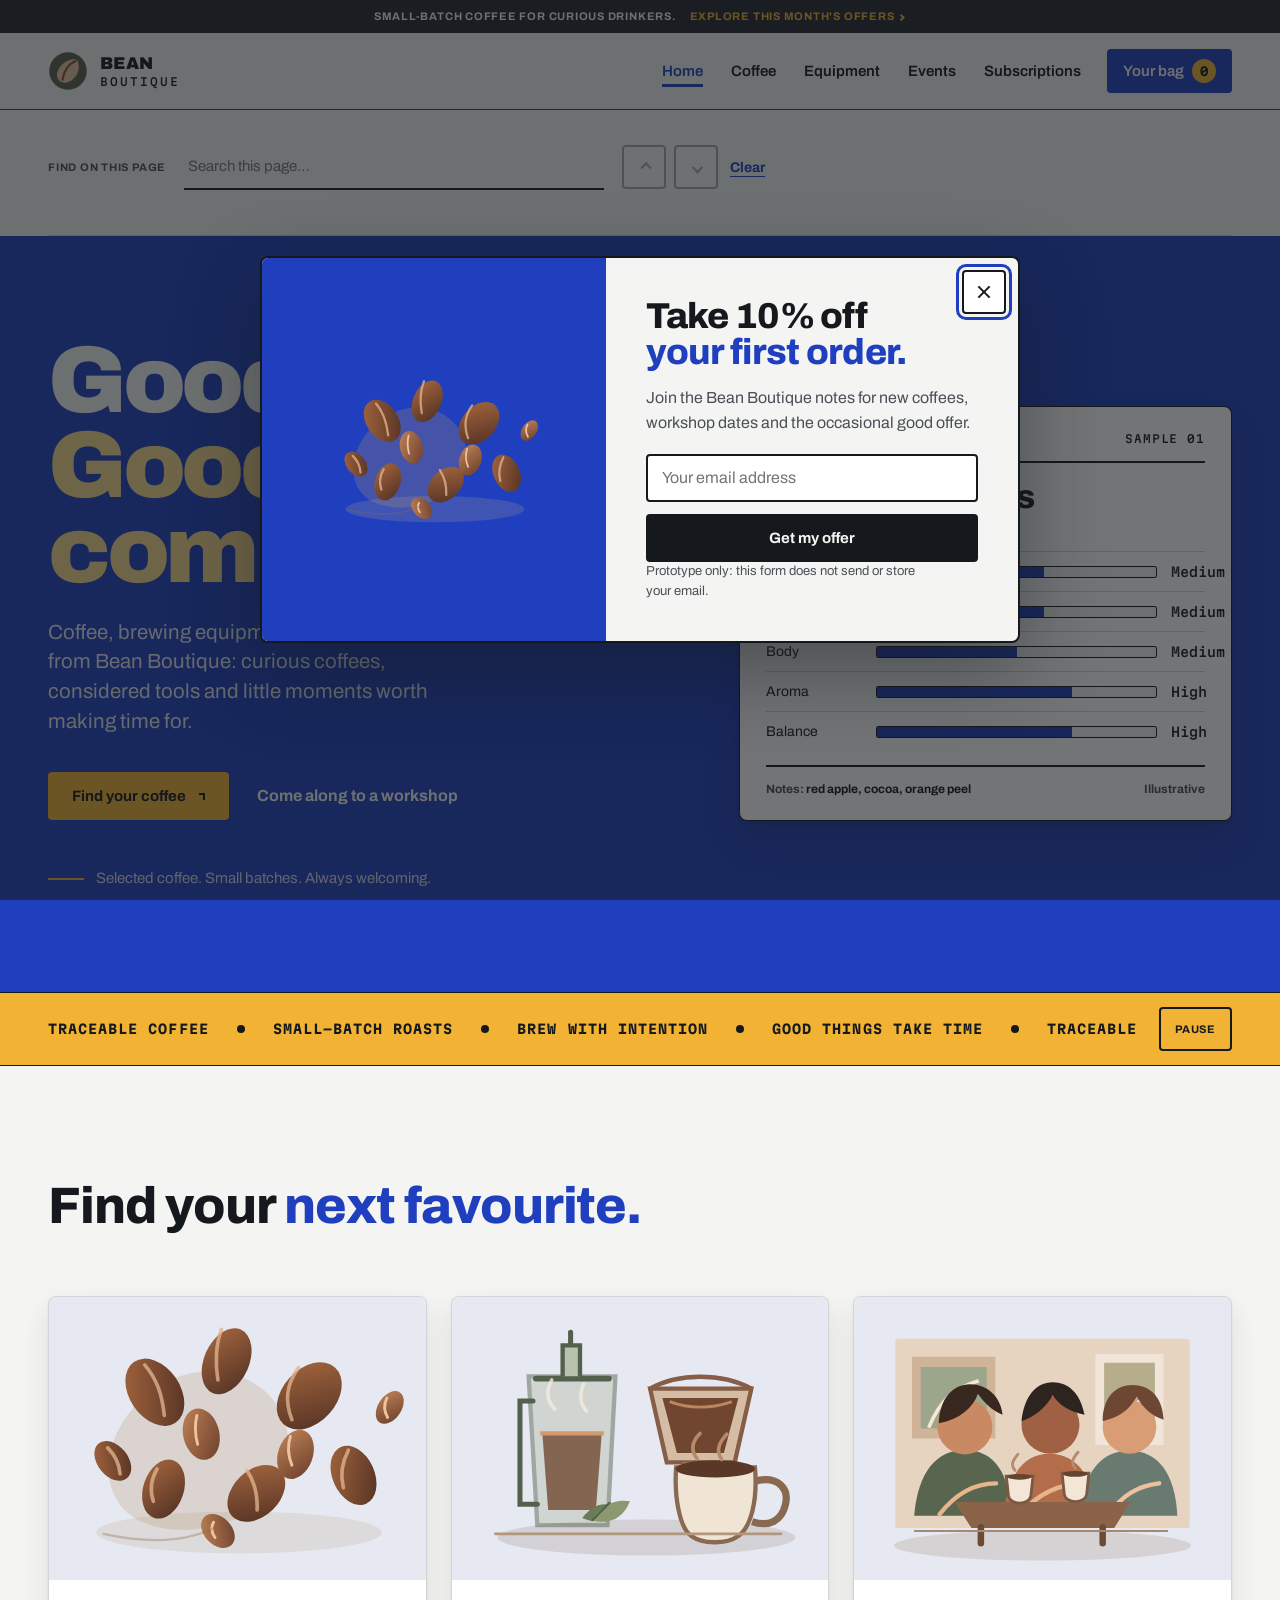
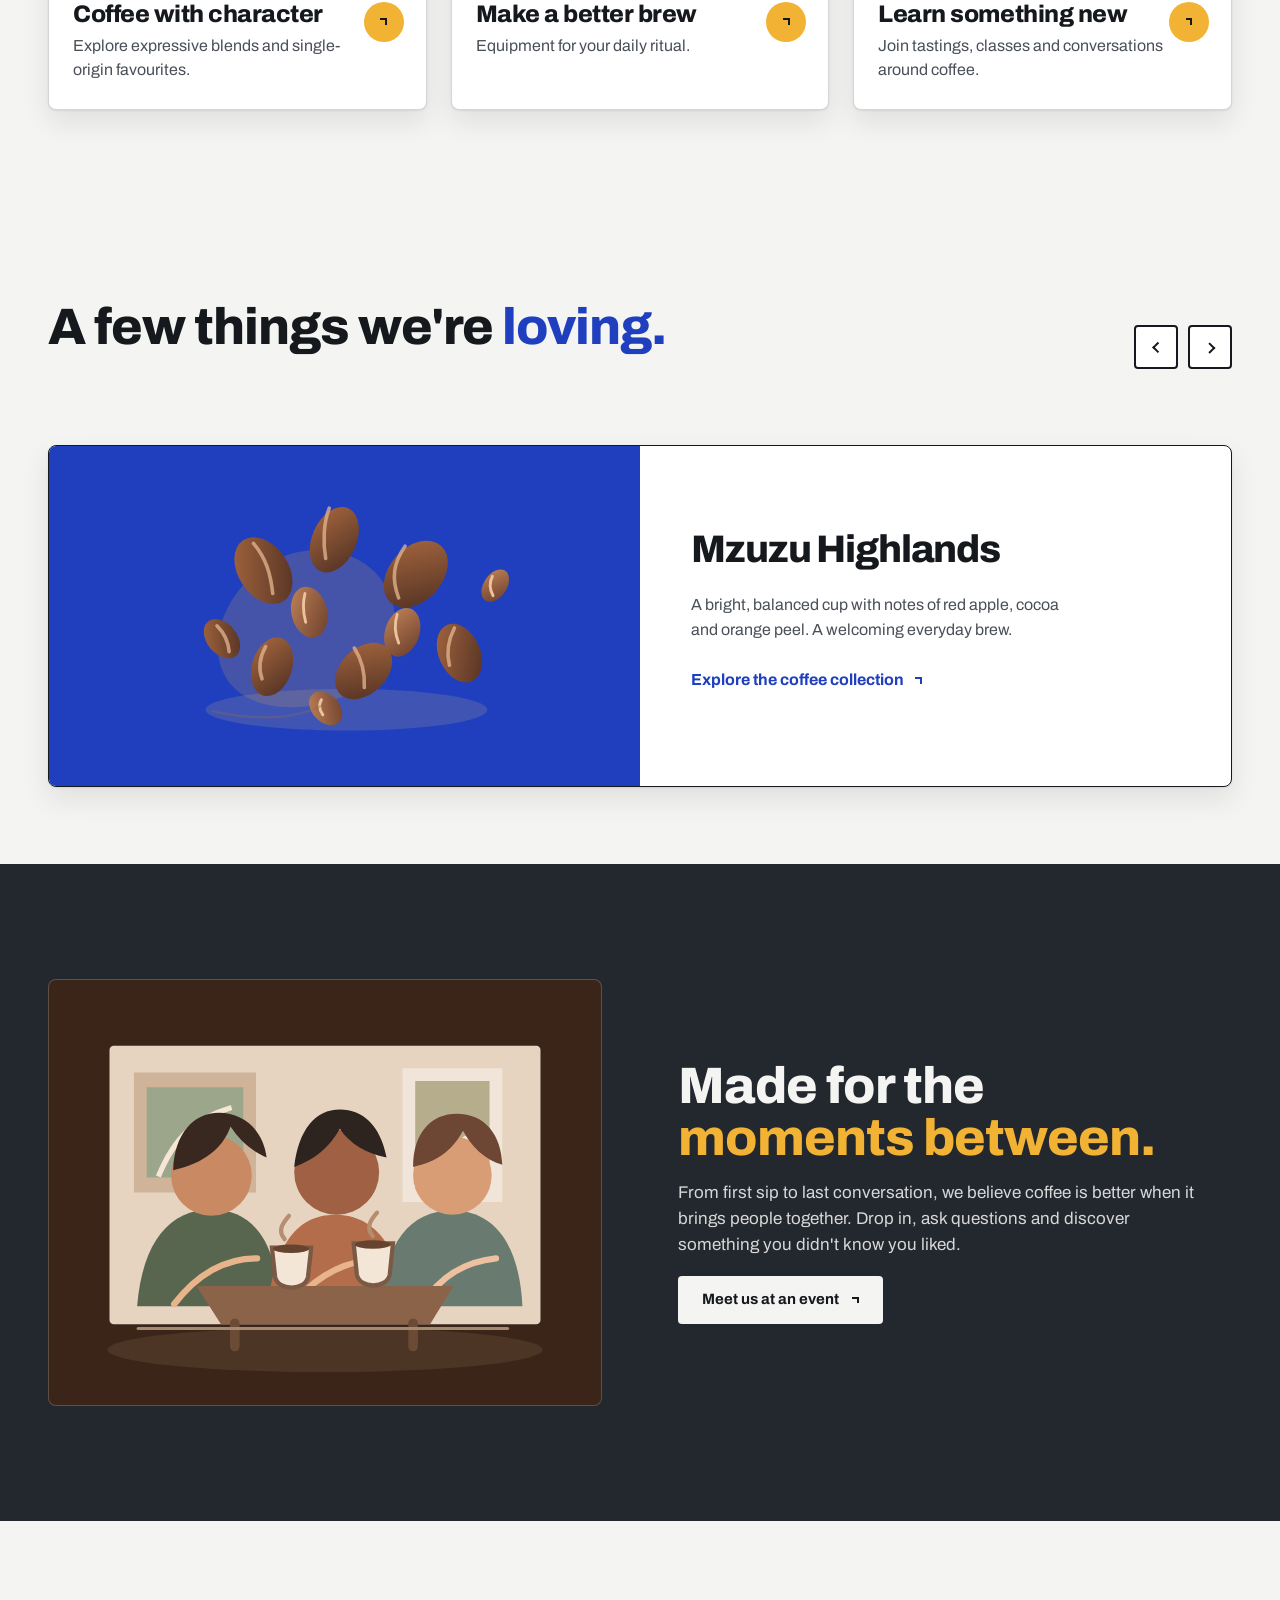
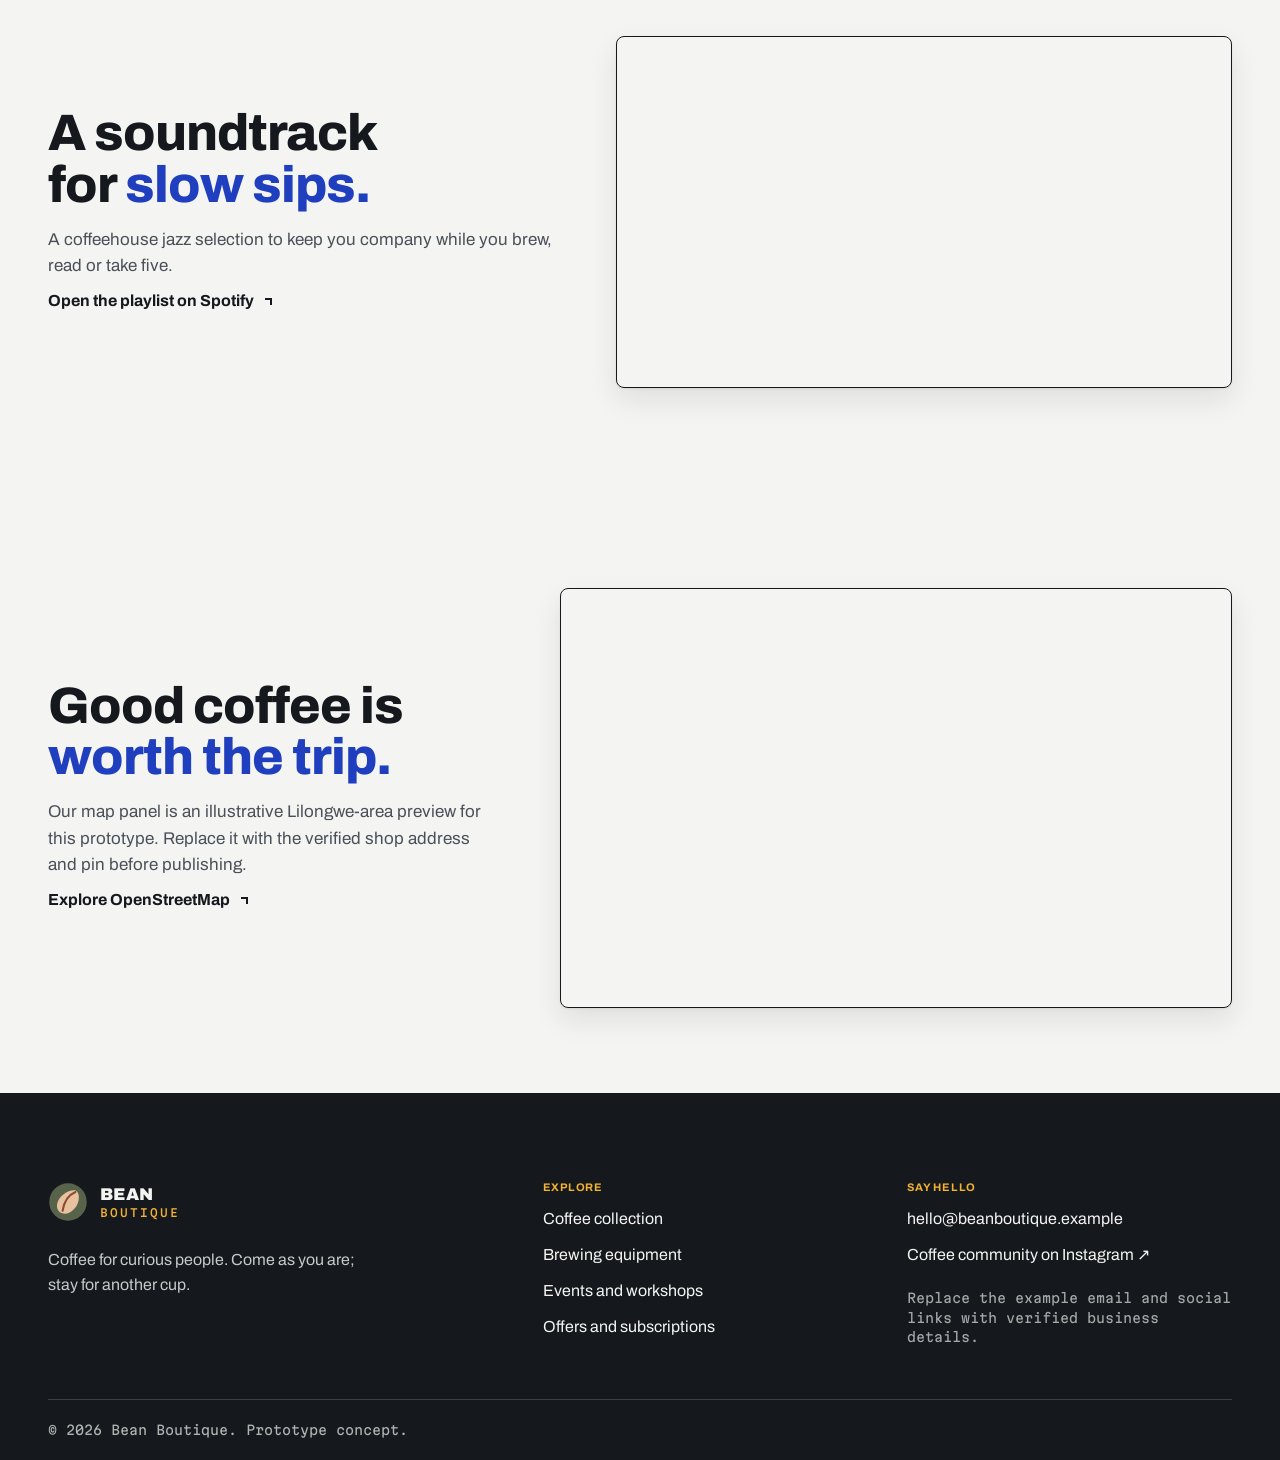
==== commit 733d1741: "design(taste): apply house motion and copy rules - Copy-lint --kind place: 0 FAIL on six pages; virt" ====
--- a/index.html
+++ b/index.html
@@ -14,7 +14,7 @@
 <body class="page-home" id="top">
   <a class="skip-link" href="#main-content">Skip to content</a>
   <div class="announcement-bar">
-    <span>Small-batch coffee. Thoughtfully sourced.</span>
+    <span>Small-batch coffee for curious drinkers.</span>
     <a href="subscriptions.html">Explore this month's offers <span class="arrow arrow-r" aria-hidden="true"></span></a>
   </div>
 
@@ -56,19 +56,19 @@
       <div class="container hero-grid">
         <div class="hero-copy">
           <h1 id="hero-title">Good coffee.<br><em>Good company.</em></h1>
-          <p class="hero-description">Curious coffees, considered tools and little moments worth making time for.</p>
+          <p class="hero-description">Coffee, brewing equipment and workshops from Bean Boutique: curious coffees, considered tools and little moments worth making time for.</p>
           <div class="button-row">
             <a class="button" href="coffee.html">Find your coffee <span class="arrow" aria-hidden="true"></span></a>
             <a class="text-link" href="events.html">Come along to a workshop</a>
           </div>
-          <div class="hero-footnote">Carefully selected. Freshly prepared. Always welcoming.</div>
+          <div class="hero-footnote">Selected coffee. Small batches. Always welcoming.</div>
         </div>
         <div class="hero-sheet">
         <div class="score-sheet" data-score-sheet>
           <div class="score-sheet-head"><span>Cupping sheet</span><span>Sample 01</span></div>
           <p class="score-sheet-name">Mzuzu Highlands</p>
           <p class="score-sheet-origin">Malawi · light-medium</p>
-<div class="score-row"><span>Acidity</span><span class="score-bar" aria-hidden="true"><span class="score-bar-fill s-6"></span></span><span class="score-value">6/10</span></div><div class="score-row"><span>Sweetness</span><span class="score-bar" aria-hidden="true"><span class="score-bar-fill s-6"></span></span><span class="score-value">6/10</span></div><div class="score-row"><span>Body</span><span class="score-bar" aria-hidden="true"><span class="score-bar-fill s-5"></span></span><span class="score-value">5/10</span></div><div class="score-row"><span>Aroma</span><span class="score-bar" aria-hidden="true"><span class="score-bar-fill s-7"></span></span><span class="score-value">7/10</span></div><div class="score-row"><span>Balance</span><span class="score-bar" aria-hidden="true"><span class="score-bar-fill s-7"></span></span><span class="score-value">7/10</span></div>          <div class="score-sheet-foot"><span>Notes: <strong>red apple, cocoa, orange peel</strong></span><span>Illustrative</span></div>
+<div class="score-row"><span>Acidity</span><span class="score-bar" aria-hidden="true"><span class="score-bar-fill s-6"></span></span><span class="score-value">Medium</span></div><div class="score-row"><span>Sweetness</span><span class="score-bar" aria-hidden="true"><span class="score-bar-fill s-6"></span></span><span class="score-value">Medium</span></div><div class="score-row"><span>Body</span><span class="score-bar" aria-hidden="true"><span class="score-bar-fill s-5"></span></span><span class="score-value">Medium</span></div><div class="score-row"><span>Aroma</span><span class="score-bar" aria-hidden="true"><span class="score-bar-fill s-7"></span></span><span class="score-value">High</span></div><div class="score-row"><span>Balance</span><span class="score-bar" aria-hidden="true"><span class="score-bar-fill s-7"></span></span><span class="score-value">High</span></div>          <div class="score-sheet-foot"><span>Notes: <strong>red apple, cocoa, orange peel</strong></span><span>Illustrative</span></div>
         </div>
         </div>
       </div>
@@ -99,7 +99,7 @@
           <img src="asserts/images/brewing-tools.svg" alt="" loading="lazy">
           <div class="feature-card-content">
             <h3>Make a better brew</h3>
-            <p>Thoughtful equipment for your daily ritual.</p>
+            <p>Equipment for your daily ritual.</p>
             <span class="circle-arrow" aria-hidden="true"><span class="arrow"></span></span>
           </div>
         </a>
@@ -199,7 +199,7 @@
           <img class="brand-mark" src="asserts/images/bean-mark.svg" alt="">
           <span class="brand-name">BEAN <span>BOUTIQUE</span></span>
         </a>
-        <p>Thoughtful coffee for curious people. Come as you are; stay for another cup.</p>
+        <p>Coffee for curious people. Come as you are; stay for another cup.</p>
       </div>
       <div class="footer-links">
         <h2>Explore</h2>
@@ -217,7 +217,6 @@
     </div>
     <div class="container footer-bottom">
       <span>© <span data-current-year>2026</span> Bean Boutique. Prototype concept.</span>
-      <span>Made with care, brewed with patience.</span>
     </div>
   </footer>
   <dialog class="welcome-modal" id="welcome-modal" aria-labelledby="welcome-title">
--- a/styles/style.css
+++ b/styles/style.css
@@ -538,3 +538,12 @@
 .form-status, .field-help { font-family: var(--body); font-size: .8125rem; }
 
 .hero-description, .hero h1 { text-shadow: none; }
+
+/* Taste pass: house motion rules */
+.feature-card:hover, .product-card:hover, .subscription-card:hover { transform: translateY(-2px); }
+.product-card:hover .product-image img { transform: scale(1.03); }
+.button:active, .button-dark:active, .button-outline:active, .button-light:active, .icon-button:active { transform: translateY(1px) scale(.98); transition-duration: .08s; }
+.hero-copy, .hero-sheet { animation: enter 900ms var(--ease) both; }
+.hero-sheet { animation-delay: 140ms; }
+@keyframes enter { from { opacity: 0; transform: translateY(14px); } to { opacity: 1; transform: none; } }
+.product-card:hover .product-image img { transform: scale(1.03); }
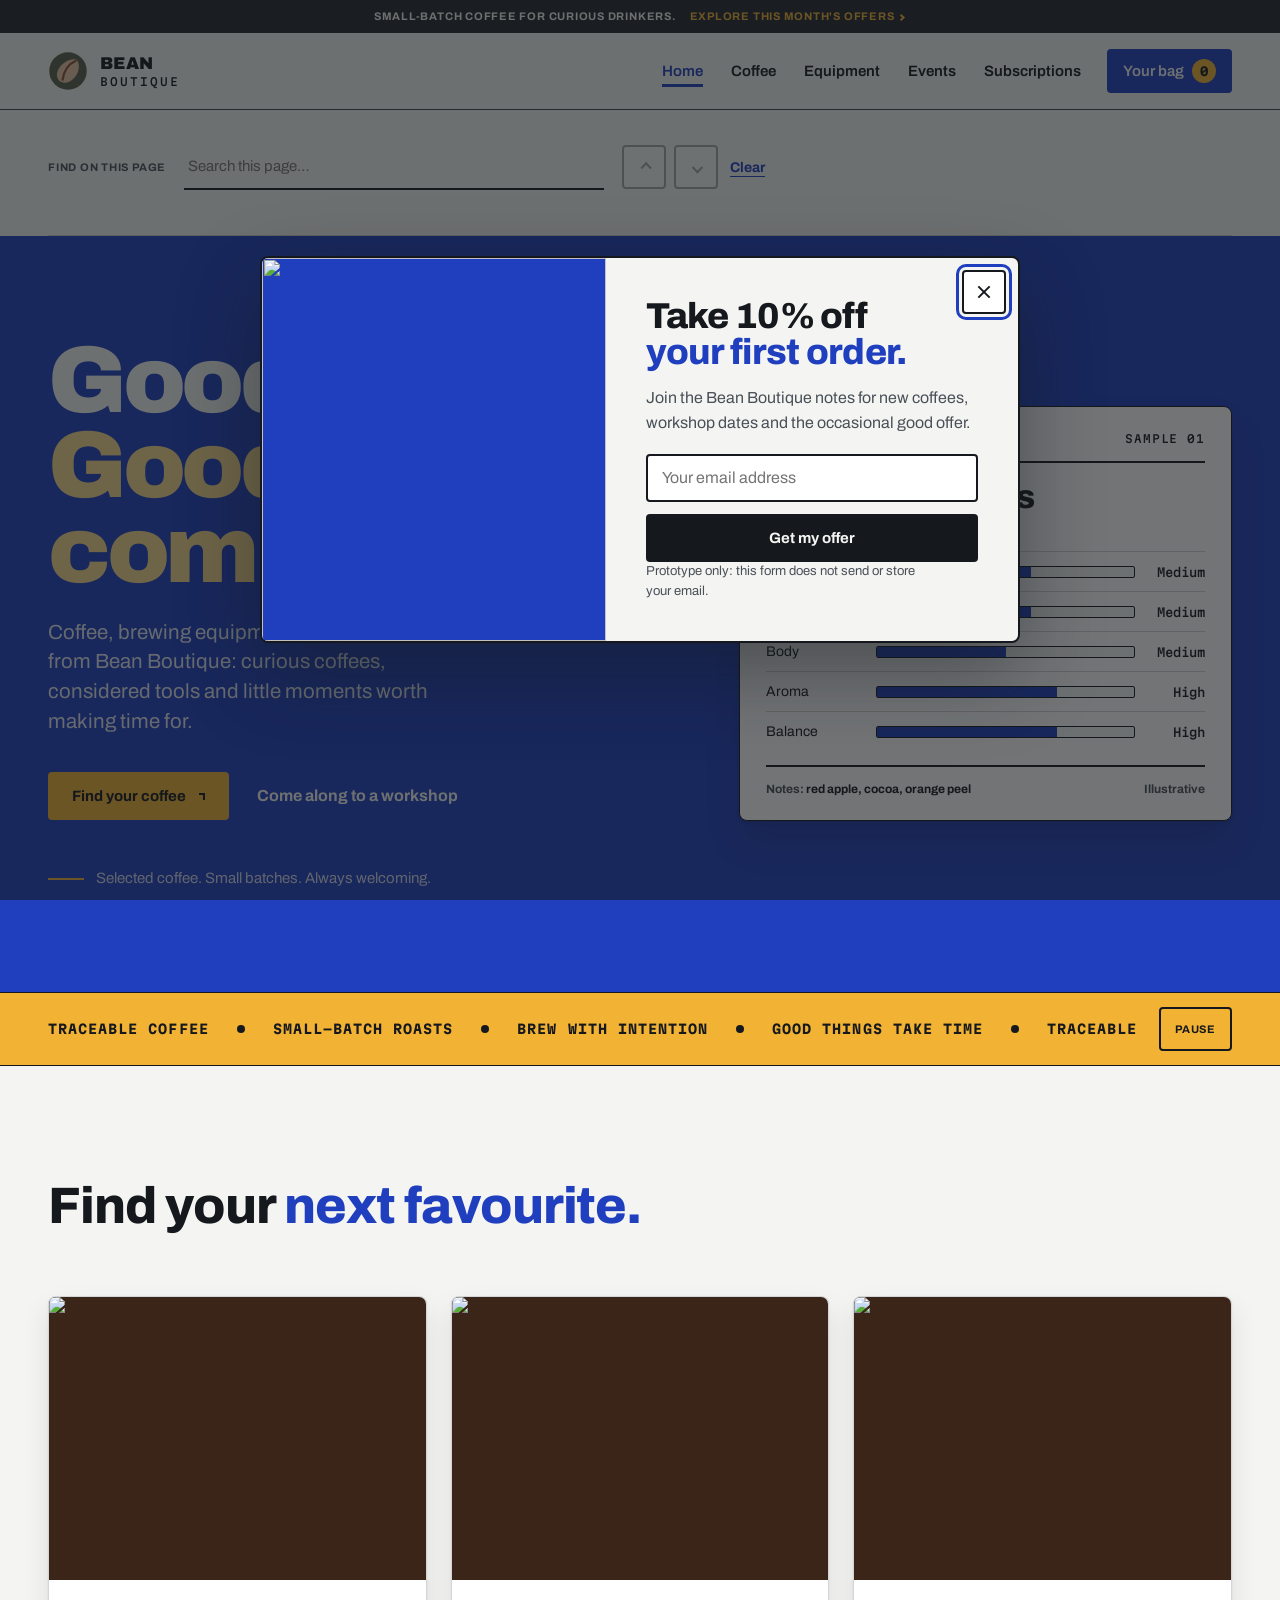
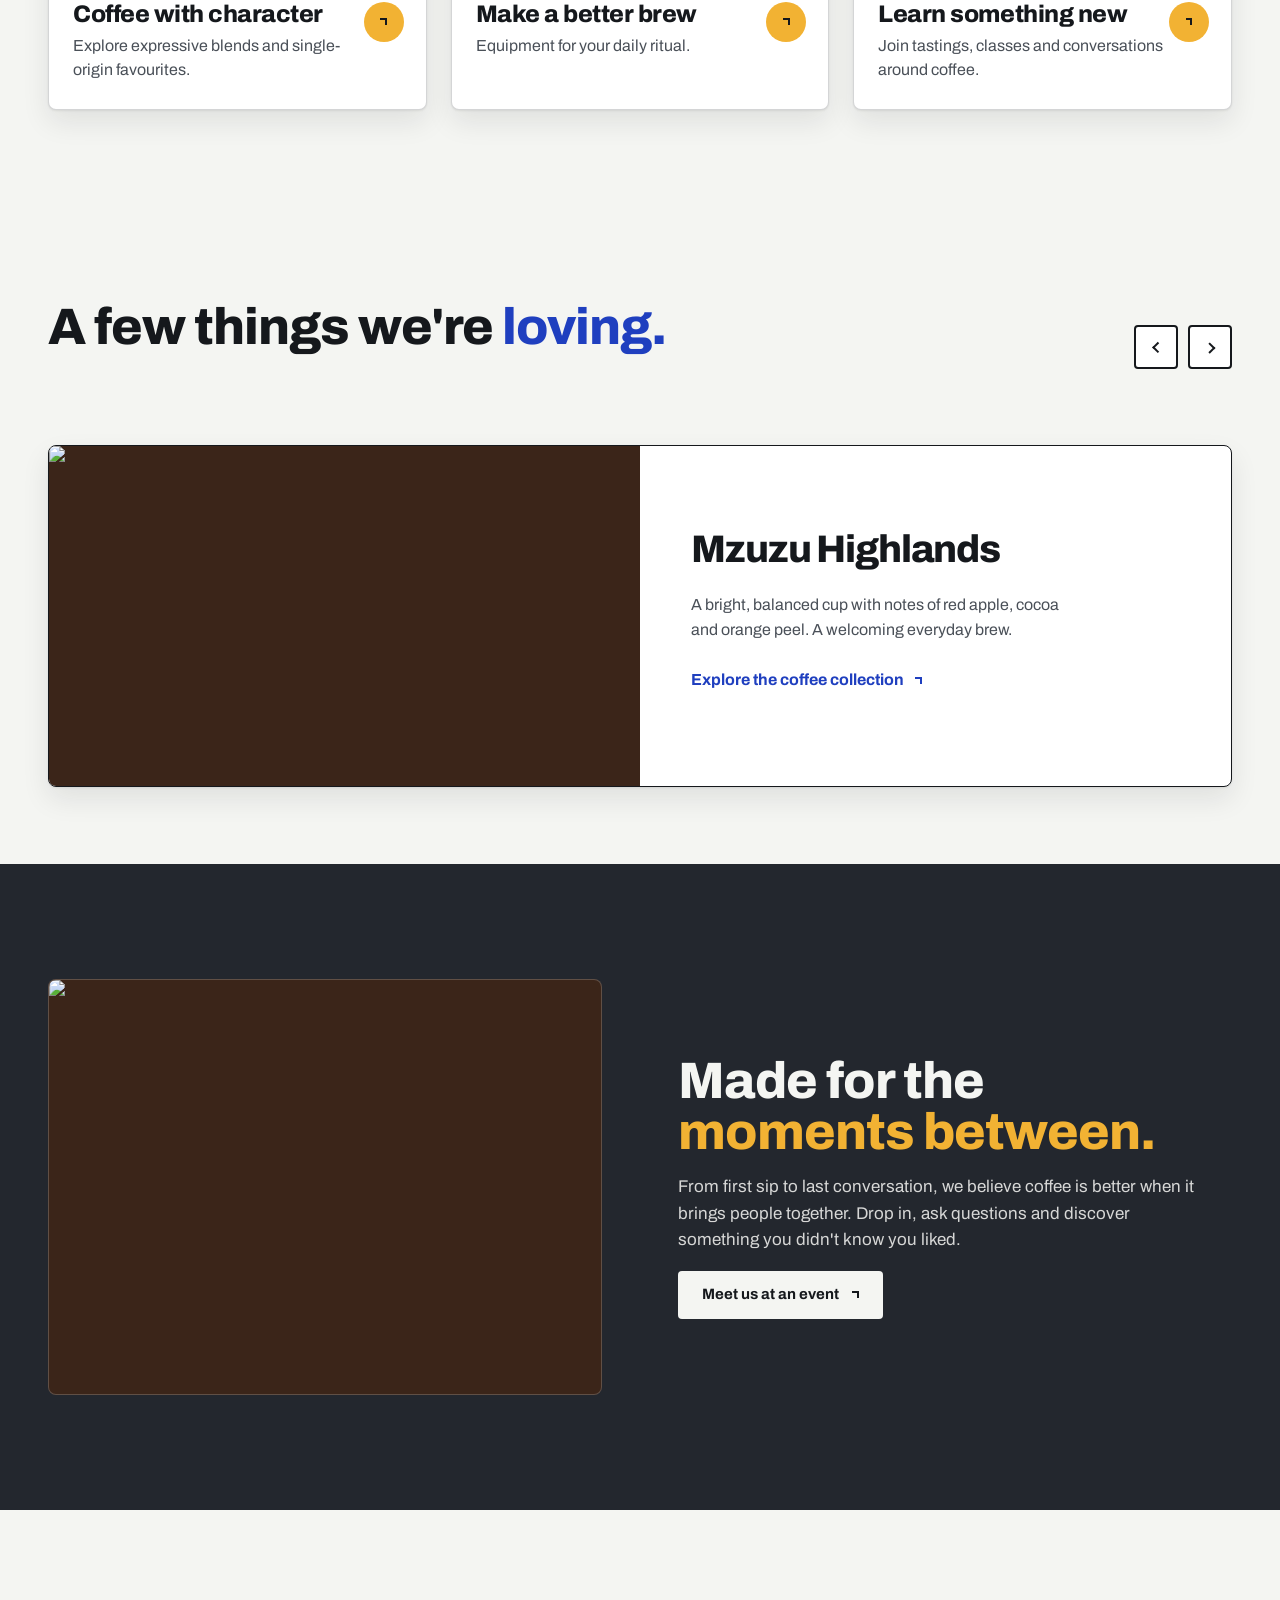
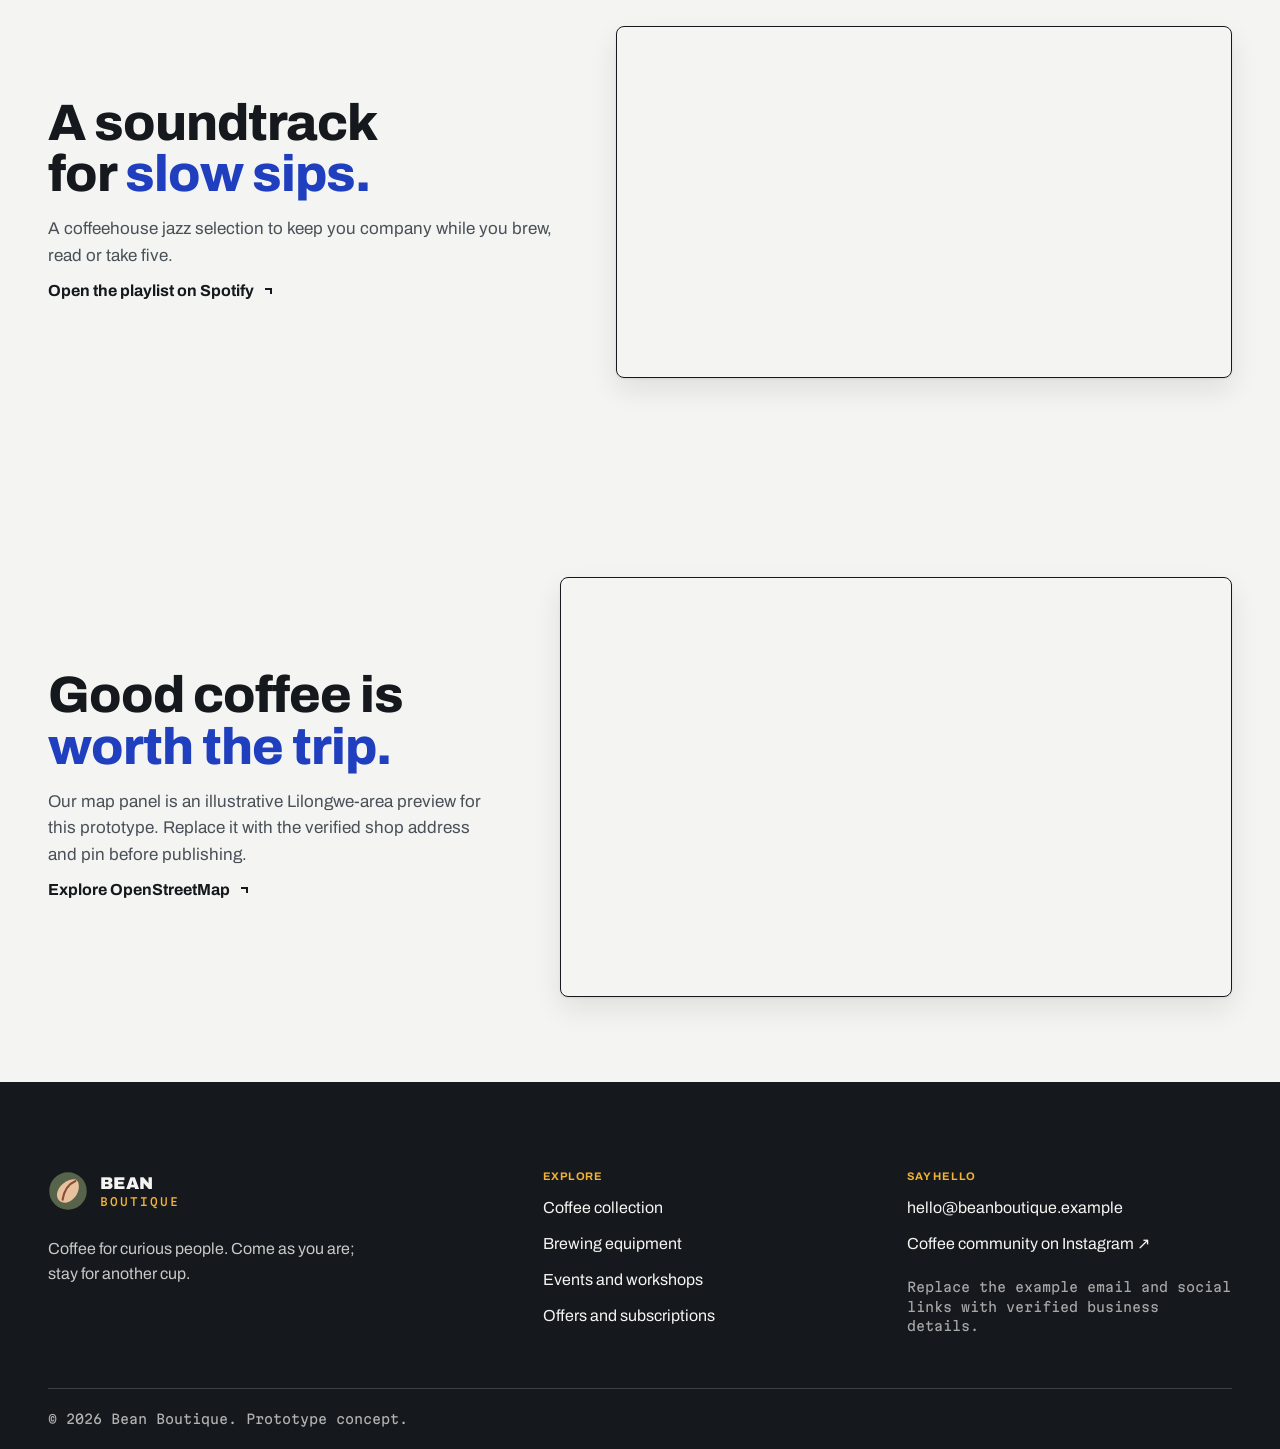
==== commit b7b9d686: "feat: replace illustrations with named photo slots - All illustrations removed; 27 photo slots point" ====
--- a/index.html
+++ b/index.html
@@ -88,7 +88,7 @@
       </div>
       <div class="feature-grid">
         <a class="feature-card" href="coffee.html">
-          <img src="asserts/images/coffee-beans.svg" alt="" loading="lazy">
+          <img src="asserts/images/home-coffee.jpg" alt="Roasted coffee beans" loading="lazy" width="1200" height="900">
           <div class="feature-card-content">
             <h3>Coffee with character</h3>
             <p>Explore expressive blends and single-origin favourites.</p>
@@ -96,7 +96,7 @@
           </div>
         </a>
         <a class="feature-card" href="equipment.html">
-          <img src="asserts/images/brewing-tools.svg" alt="" loading="lazy">
+          <img src="asserts/images/home-equipment.jpg" alt="Pour-over brewing equipment" loading="lazy" width="1200" height="900">
           <div class="feature-card-content">
             <h3>Make a better brew</h3>
             <p>Equipment for your daily ritual.</p>
@@ -104,7 +104,7 @@
           </div>
         </a>
         <a class="feature-card" href="events.html">
-          <img src="asserts/images/coffee-community.svg" alt="" loading="lazy">
+          <img src="asserts/images/home-events.jpg" alt="People at a coffee tasting" loading="lazy" width="1200" height="900">
           <div class="feature-card-content">
             <h3>Learn something new</h3>
             <p>Join tastings, classes and conversations around coffee.</p>
@@ -125,7 +125,7 @@
         </div>
         <div class="feature-carousel" data-carousel aria-roledescription="carousel" aria-label="Featured coffee, equipment and events" role="group">
           <article class="carousel-slide" data-slide aria-roledescription="slide" aria-label="1 of 3">
-            <div class="carousel-slide-image"><img src="asserts/images/coffee-beans.svg" alt="Coffee beans illustration" loading="lazy"></div>
+            <div class="carousel-slide-image"><img src="asserts/images/home-featured-mzuzu.jpg" alt="Roasted Mzuzu Highlands coffee beans" loading="lazy"></div>
             <div class="carousel-slide-copy">
               <h3>Mzuzu Highlands</h3>
               <p>A bright, balanced cup with notes of red apple, cocoa and orange peel. A welcoming everyday brew.</p>
@@ -133,7 +133,7 @@
             </div>
           </article>
           <article class="carousel-slide" data-slide aria-roledescription="slide" aria-label="2 of 3" hidden>
-            <div class="carousel-slide-image"><img src="asserts/images/brewing-tools.svg" alt="Manual coffee equipment illustration" loading="lazy"></div>
+            <div class="carousel-slide-image"><img src="asserts/images/home-featured-equipment.jpg" alt="Pour-over equipment on a counter" loading="lazy"></div>
             <div class="carousel-slide-copy">
               <h3>The slower pour</h3>
               <p>Build a calm morning ritual with simple, reliable pour-over equipment and a little practice.</p>
@@ -141,7 +141,7 @@
             </div>
           </article>
           <article class="carousel-slide" data-slide aria-roledescription="slide" aria-label="3 of 3" hidden>
-            <div class="carousel-slide-image"><img src="asserts/images/coffee-community.svg" alt="Coffee workshop illustration" loading="lazy"></div>
+            <div class="carousel-slide-image"><img src="asserts/images/home-featured-workshop.jpg" alt="A small-group pour-over workshop" loading="lazy"></div>
             <div class="carousel-slide-copy">
               <h3>Pour-over, from the ground up</h3>
               <p>A small-group introduction to grind size, water temperature and a more consistent cup.</p>
@@ -155,7 +155,7 @@
 
     <section class="section graphite">
       <div class="container split-grid">
-        <div class="split-image"><img src="asserts/images/coffee-community.svg" alt="Illustration of a welcoming coffee tasting table" loading="lazy"></div>
+        <div class="split-image"><img src="asserts/images/home-moments.jpg" alt="A welcoming coffee tasting table" loading="lazy" width="1200" height="900"></div>
         <div>
           <h2>Made for the <em>moments between.</em></h2>
           <p>From first sip to last conversation, we believe coffee is better when it brings people together. Drop in, ask questions and discover something you didn't know you liked.</p>
@@ -221,7 +221,7 @@
   </footer>
   <dialog class="welcome-modal" id="welcome-modal" aria-labelledby="welcome-title">
     <button class="modal-close" type="button" data-close-welcome aria-label="Close welcome offer"><span class="close-x" aria-hidden="true"></span></button>
-    <div class="modal-art"><img src="asserts/images/coffee-beans.svg" alt="" loading="lazy"></div>
+    <div class="modal-art"><img src="asserts/images/home-welcome-offer.jpg" alt="" loading="lazy"></div>
     <div class="modal-content">
       <h2 id="welcome-title">Take 10% off <em>your first order.</em></h2>
       <p>Join the Bean Boutique notes for new coffees, workshop dates and the occasional good offer.</p>
--- a/styles/style.css
+++ b/styles/style.css
@@ -433,9 +433,10 @@
 }
 @media (max-width: 960px) {
   .hero-grid, .page-hero, .split-grid, .community-grid, .location-grid, .registration-grid, .faq-grid, .cart-layout { grid-template-columns: minmax(0, 1fr); }
-  .feature-grid, .subscription-grid { grid-template-columns: 1fr; }
+  .feature-grid, .subscription-grid { grid-template-columns: minmax(0, 1fr); }
   .feature-grid { max-width: 560px; }
-  .footer-main { grid-template-columns: 1fr 1fr; }
+  .catalogue-controls, .search-field, #coffee-filter { width: 100%; }
+  .footer-main { grid-template-columns: minmax(0, 1fr) minmax(0, 1fr); }
   .footer-brand { grid-column: 1 / -1; }
   .carousel-slide { grid-template-columns: minmax(0, 1fr); }
   .carousel-slide-image { min-height: 240px; }
@@ -445,13 +446,13 @@
 }
 @media (max-width: 640px) {
   :root { --gutter: 20px; }
-  h1 { font-size: clamp(2.6rem, 13vw, 3.8rem); }
+  h1 { font-size: min(3.8rem, 13vw); }
   .event-card { grid-template-columns: 1fr; gap: 14px; }
   .event-date { flex-direction: row; gap: 10px; min-height: 0; padding: 12px 16px; justify-content: flex-start; }
   .event-date span { font-size: 1.75rem; }
   .event-cta { width: 100%; }
   .form-row { grid-template-columns: minmax(0, 1fr); }
-  .footer-main { grid-template-columns: 1fr; }
+  .footer-main { grid-template-columns: minmax(0, 1fr); }
   .cart-item { grid-template-columns: 84px minmax(0, 1fr); }
   .cart-item-price { grid-column: 2; }
   .product-grid { grid-template-columns: 1fr; }
@@ -547,3 +548,40 @@
 .hero-sheet { animation-delay: 140ms; }
 @keyframes enter { from { opacity: 0; transform: translateY(14px); } to { opacity: 1; transform: none; } }
 .product-card:hover .product-image img { transform: scale(1.03); }
+
+/* Apple HIG pass: destructive actions, increased contrast, enlargement */
+.destructive { color: var(--cherry) !important; }
+.destructive:hover { text-decoration-thickness: 2px; }
+@media (prefers-contrast: more) {
+  :root { --muted: #2e333b; --rule: rgba(21,24,28,.55); --rule-strong: var(--ink); }
+  .button, .button-dark, .button-outline, .button-light, .product-card, .feature-card, .subscription-card, .score-sheet { border-width: 2px; }
+  .primary-nav > a::after { height: 4px; }
+  .cart-summary { border: 2px solid var(--marigold); }
+}
+
+h1, h2, h3 { overflow-wrap: break-word; }
+.footer-links a, .footer-note { overflow-wrap: anywhere; }
+.catalogue-controls > * { min-width: 0; }
+.section-heading { grid-template-columns: minmax(0, 1fr); } .section-heading > * { min-width: 0; }
+
+/* Photo slots: fill their frames; the tinted frame shows until a photo is added */
+.product-image img { position: absolute; inset: 0; width: 100%; height: 100%; object-fit: cover; }
+.product-card:hover .product-image img { transform: scale(1.03); }
+.product-image { aspect-ratio: 5 / 4; background: #e6e9f2; }
+.carousel-slide-image { min-height: 340px; background: var(--roast); position: relative; }
+.carousel-slide-image img { position: absolute; inset: 0; width: 100%; height: 100%; object-fit: cover; padding: 0; }
+.page-hero-art img, .split-image img, .modal-art img { width: 100%; height: 100%; aspect-ratio: 4 / 3; object-fit: cover; }
+.modal-art { padding: 0; }
+.cart-item-image img { width: 100%; height: 100%; object-fit: cover; }
+.feature-card img { background: var(--roast); }
+
+/* Empty photo slots: hide broken-image alt text and icon until a photo is supplied */
+.product-image img, .feature-card img, .carousel-slide-image img, .page-hero-art img, .split-image img, .modal-art img, .cart-item-image img { font-size: 0; color: transparent; overflow: hidden; }
+/* Score rows: value column sized to its word */
+.score-row { grid-template-columns: 96px minmax(0, 1fr) auto; }
+.card-profile .score-row { grid-template-columns: 84px minmax(0, 1fr) auto; }
+.score-value { white-space: nowrap; min-width: 56px; font-size: .75rem; }
+/* Price and action on one line */
+.product-buy { flex-wrap: wrap; }
+.product-buy .button-small { white-space: nowrap; }
+.product-price { white-space: nowrap; }
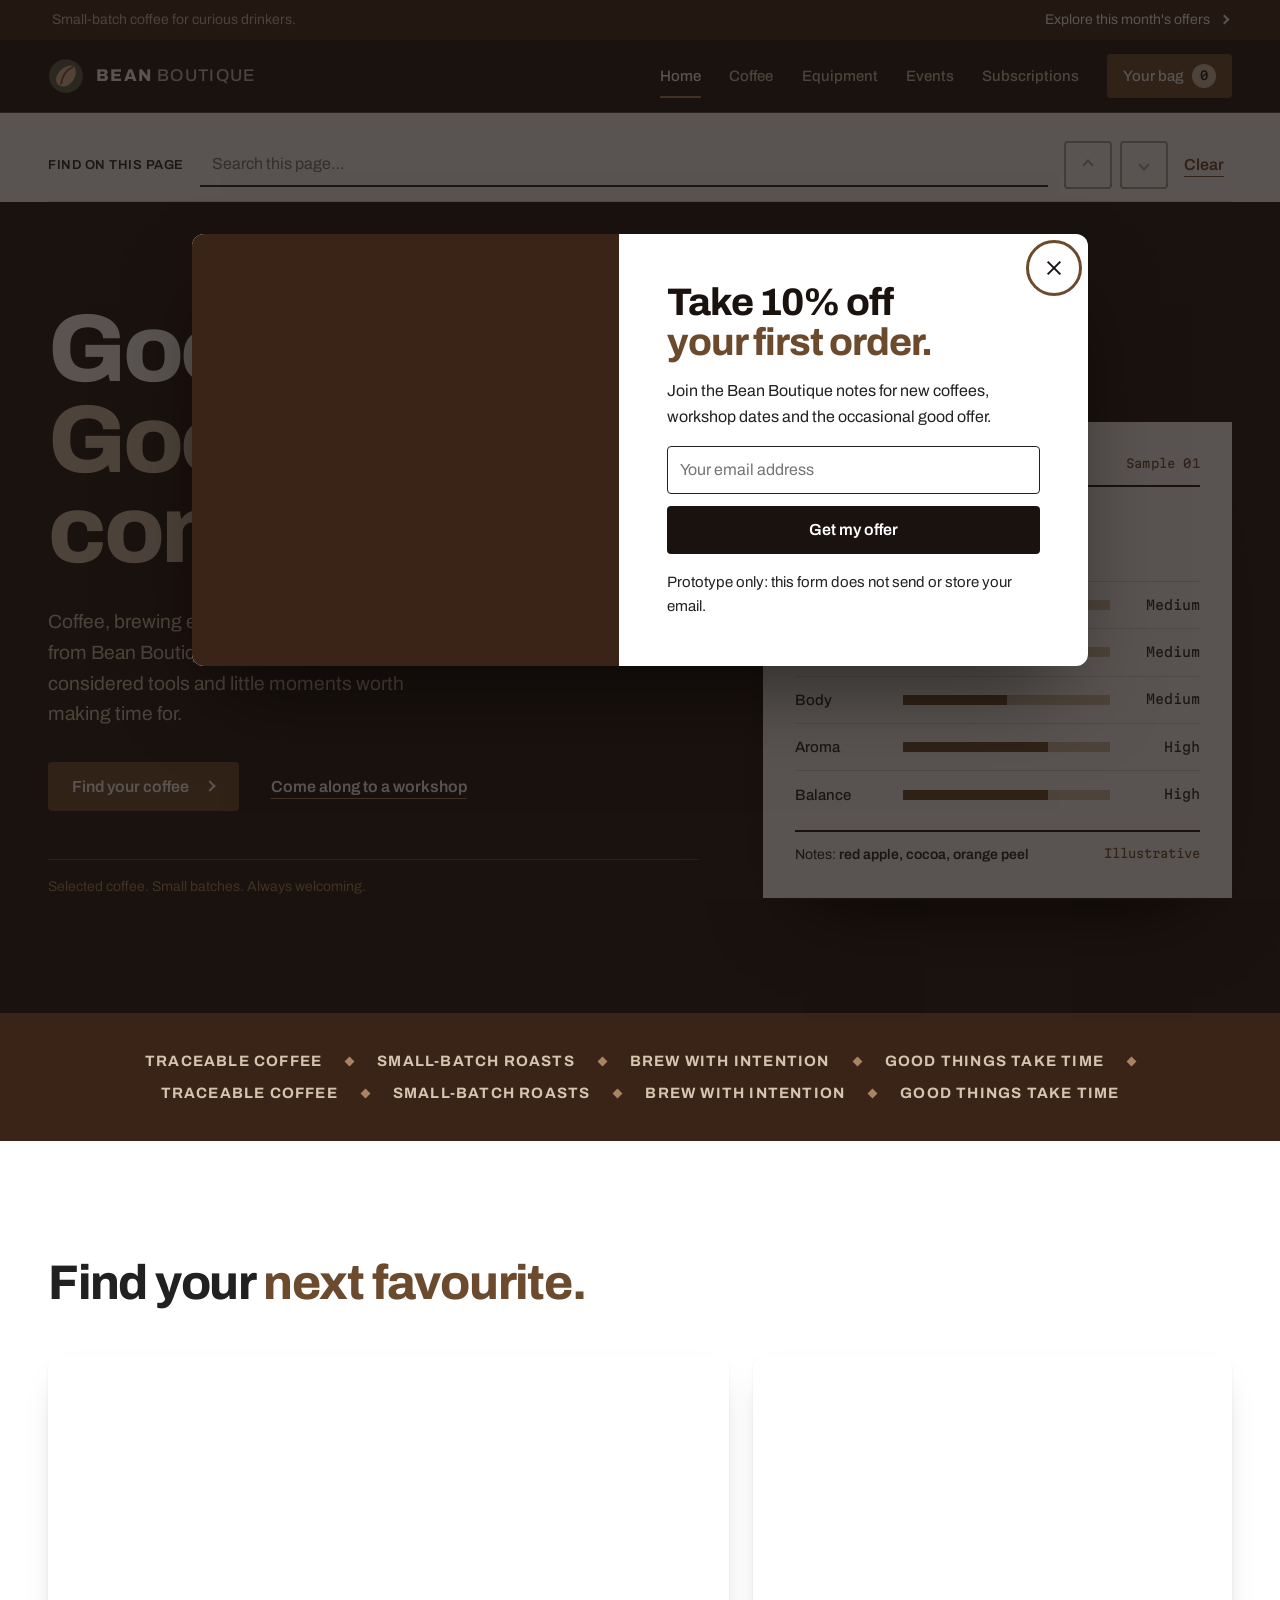
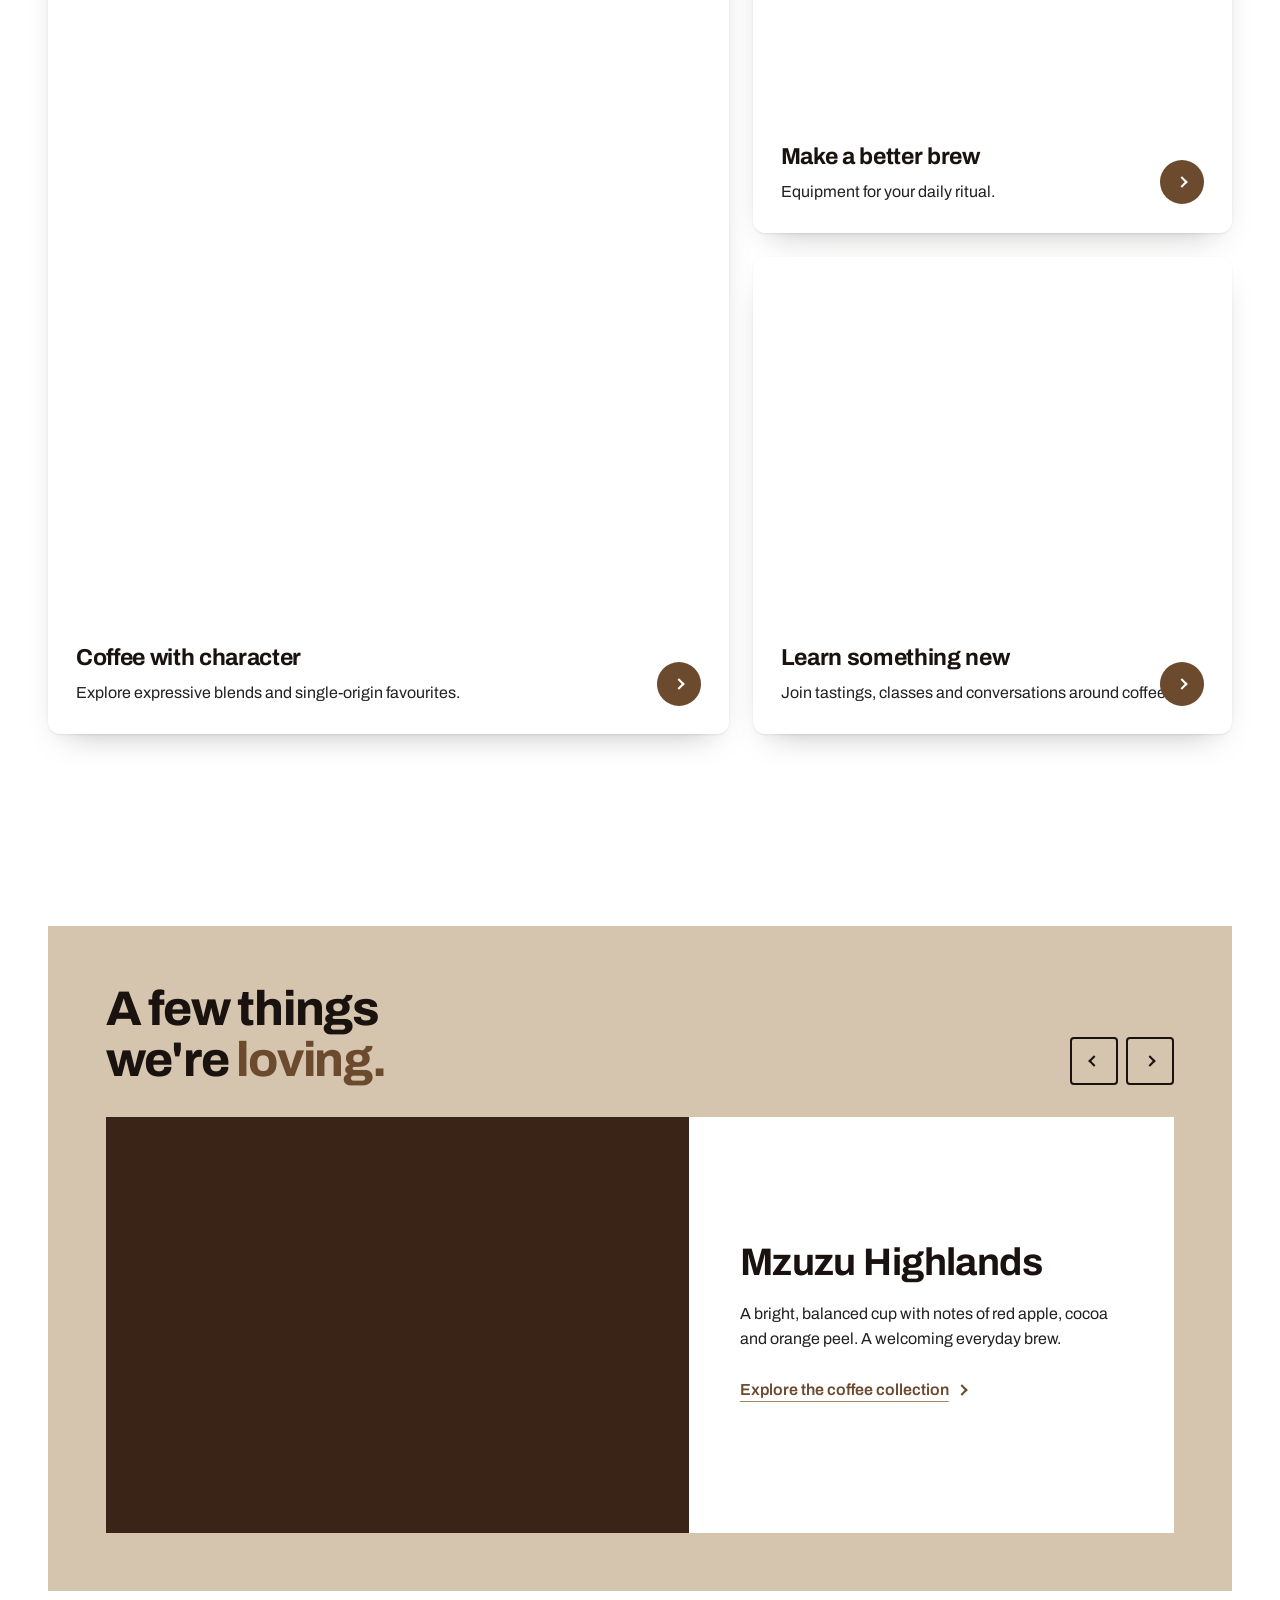
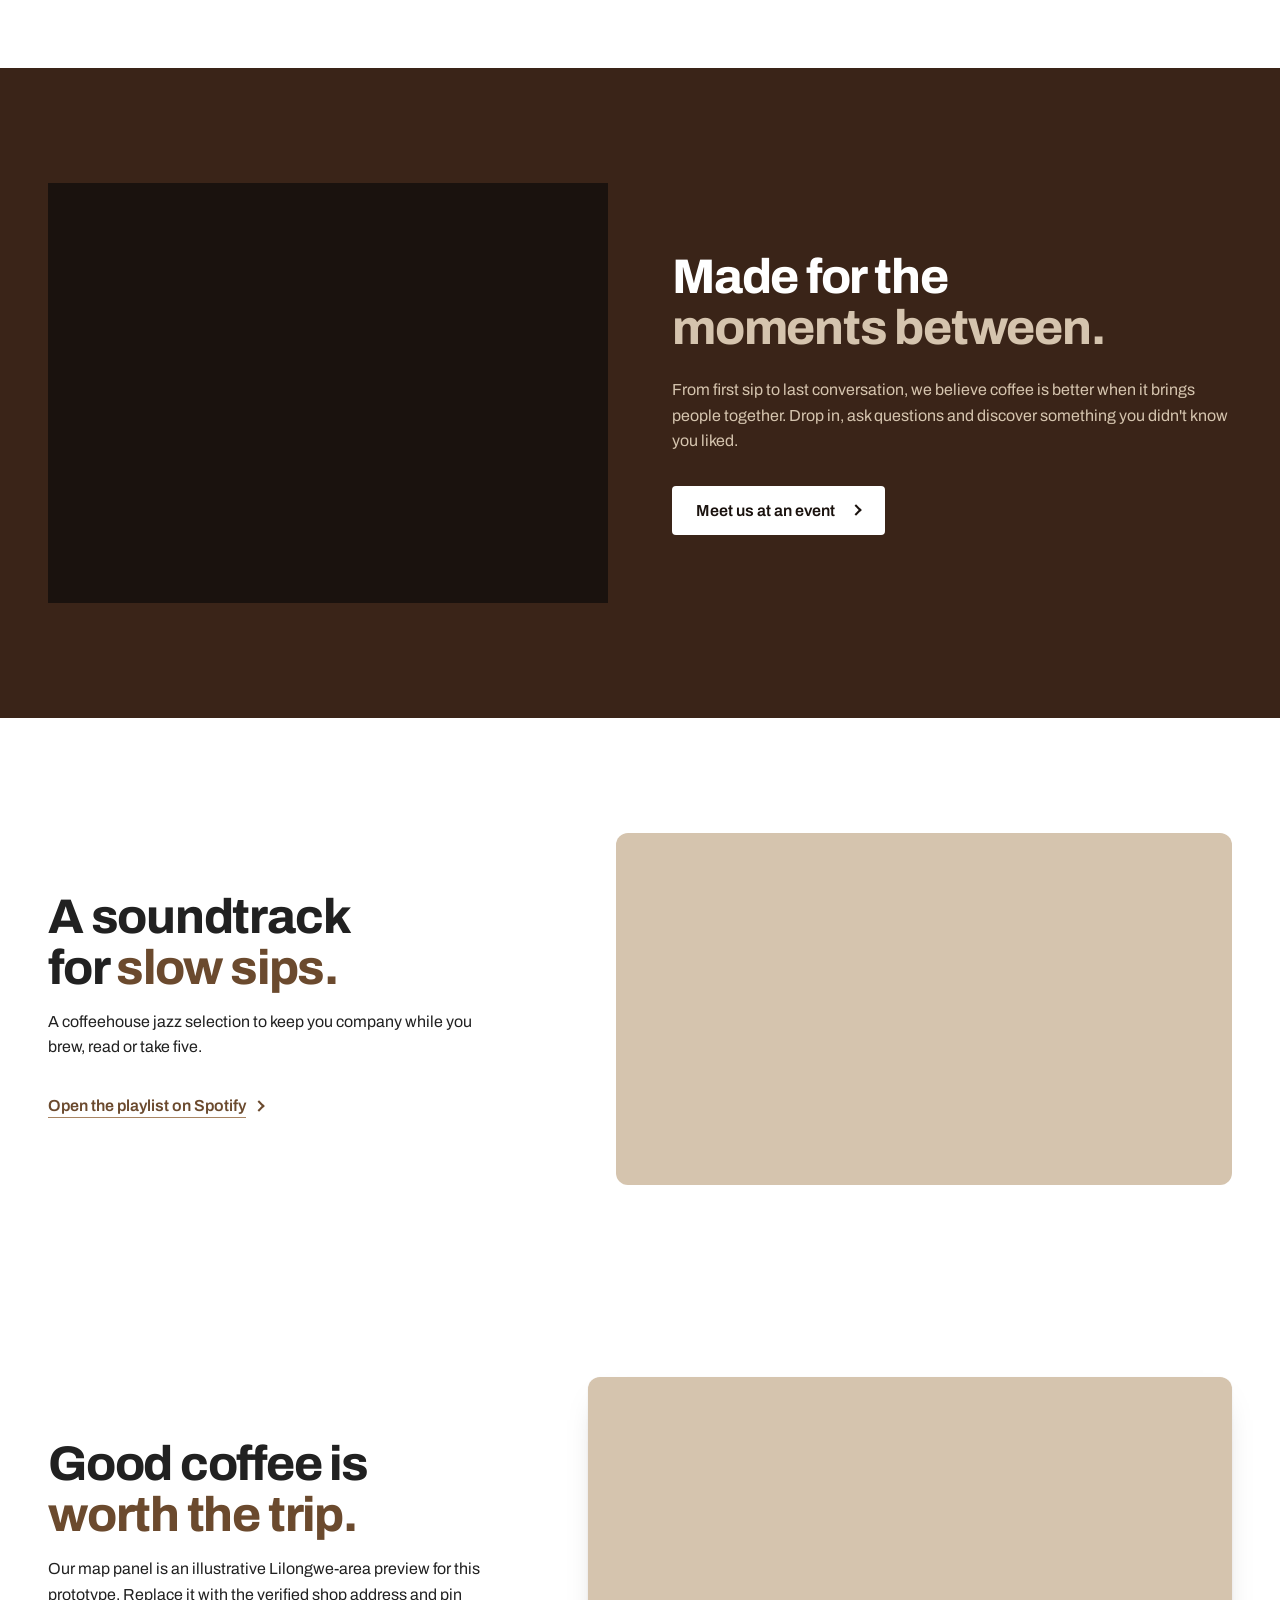
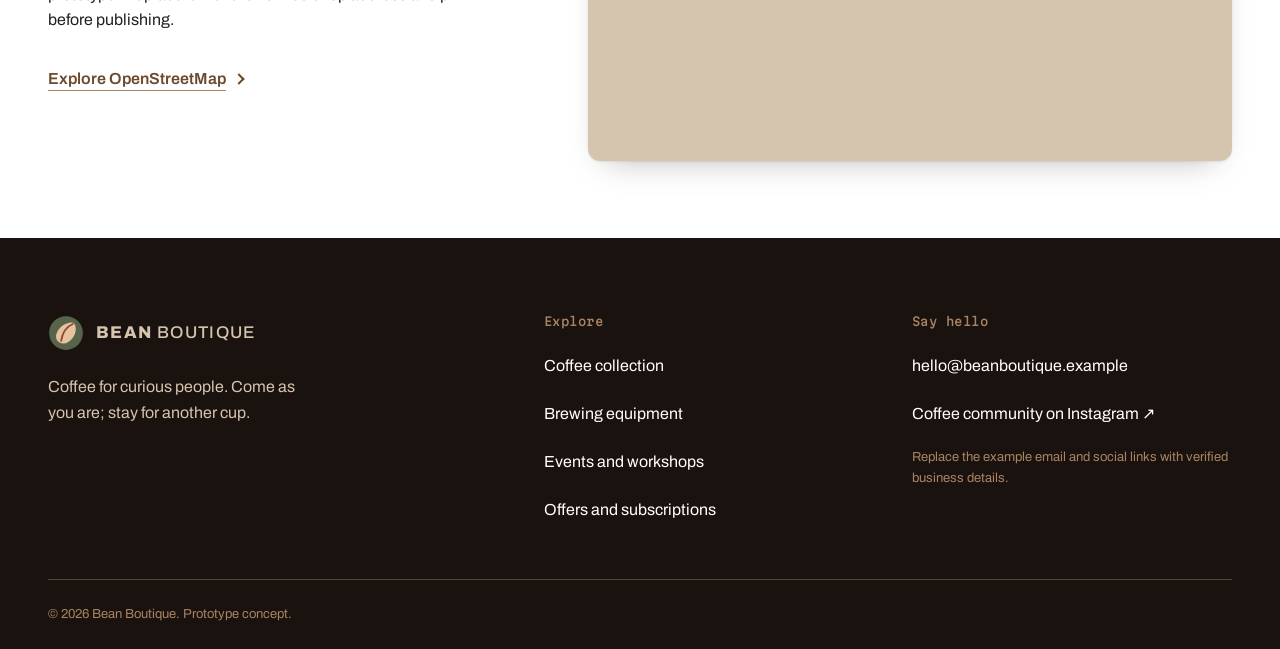
==== commit 18d1639d: "redesign: premium espresso, caramel and champagne system - Replace cobalt cupping-sheet system with " ====
--- a/index.html
+++ b/index.html
@@ -3,7 +3,7 @@
 <head>
   <meta charset="utf-8">
   <meta name="viewport" content="width=device-width, initial-scale=1">
-  <meta name="theme-color" content="#1f3fbf">
+  <meta name="theme-color" content="#1A120E">
   <meta name="description" content="Discover carefully sourced coffee, thoughtful brewing equipment and small-group workshops at Bean Boutique.">
   <title>Bean Boutique | Coffee, considered</title>
   <link rel="icon" type="image/svg+xml" href="asserts/images/bean-mark.svg">
@@ -78,7 +78,6 @@
       <div class="container ticker-inner"><div class="ticker-viewport"><div class="ticker-track">
         <span>Traceable coffee</span><i class="tick-dot" aria-hidden="true"></i><span>Small-batch roasts</span><i class="tick-dot" aria-hidden="true"></i><span>Brew with intention</span><i class="tick-dot" aria-hidden="true"></i><span>Good things take time</span><i class="tick-dot" aria-hidden="true"></i><span>Traceable coffee</span><i class="tick-dot" aria-hidden="true"></i><span>Small-batch roasts</span><i class="tick-dot" aria-hidden="true"></i><span>Brew with intention</span><i class="tick-dot" aria-hidden="true"></i><span>Good things take time</span>
       </div></div>
-        <button class="ticker-toggle" type="button" aria-pressed="false" data-ticker-toggle>Pause</button>
       </div>
     </section>
 
--- a/styles/style.css
+++ b/styles/style.css
@@ -1,5 +1,5 @@
-/* Bean Boutique: cupping-sheet design system.
-   Tokens first, then base, layout, components, pages, motion. */
+/* Bean Boutique: palette and system from the premium website directive.
+   Order: font faces, tokens, base, layout, components, pages, states, motion. */
 
 @font-face {
   font-family: "Archivo";
@@ -20,568 +20,763 @@
   font-weight: 500;
   font-display: swap;
 }
-@font-face {
-  font-family: "Martian Mono";
-  src: url("../asserts/fonts/martian-mono-latin-700.woff2") format("woff2");
-  font-weight: 700;
-  font-display: swap;
-}
 
 :root {
-  --cobalt: #1f3fbf;
-  --cobalt-deep: #172f96;
-  --paper: #f4f5f2;
-  --white: #ffffff;
-  --ink: #15181c;
-  --graphite: #23272e;
-  --muted: #4a5058;
-  --marigold: #f2b233;
-  --marigold-pale: #f7d98a;
-  --roast: #3b2519;
-  --cherry: #b8322a;
-  --rule: rgba(21, 24, 28, .18);
-  --rule-strong: rgba(21, 24, 28, .8);
-  --shadow: 0 1px 2px rgba(21, 24, 28, .08), 0 12px 28px rgba(21, 24, 28, .09);
-  --shadow-lift: 0 2px 4px rgba(21, 24, 28, .10), 0 22px 40px rgba(21, 24, 28, .16);
-  --radius: 8px;
-  --display: "Archivo", "Arial Black", "Helvetica Neue", Arial, sans-serif;
+  --color-espresso: #1A120E;
+  --color-coffee: #3A2418;
+  --color-caramel: #6B4A2E;
+  --color-taupe: #A88462;
+  --color-champagne: #D5C4AE;
+  --color-charcoal: #212121;
+  --color-white: #FFFFFF;
+
+  /* Derived only from the palette: shadows and hairlines. */
+  --shadow-soft: 0 1px 2px rgba(26, 18, 14, .08), 0 14px 32px -18px rgba(26, 18, 14, .35);
+  --shadow-lift: 0 2px 4px rgba(26, 18, 14, .10), 0 26px 48px -20px rgba(26, 18, 14, .45);
+  --rule: rgba(33, 33, 33, .16);
+  --rule-on-dark: rgba(213, 196, 174, .28);
+
+  --display: "Archivo", "Helvetica Neue", Arial, sans-serif;
   --body: "Archivo", "Helvetica Neue", Arial, sans-serif;
   --mono: "Martian Mono", ui-monospace, "SFMono-Regular", Menlo, Consolas, monospace;
+
+  --space-1: .25rem;
+  --space-2: .5rem;
+  --space-3: .75rem;
+  --space-4: 1rem;
+  --space-5: 1.5rem;
+  --space-6: 2rem;
+  --space-7: 3rem;
+  --space-8: 4rem;
+
   --content: 1240px;
-  --gutter: clamp(20px, 4vw, 48px);
-  --ease: cubic-bezier(.2, .8, .2, 1);
+  --gutter: clamp(1.25rem, 4vw, 3rem);
+  --section-y: clamp(4.5rem, 9vw, 8rem);
+  --section-y-tight: clamp(3rem, 6vw, 5rem);
+  --radius-sm: 4px;
+  --radius-md: 12px;
+  --ease: cubic-bezier(.16, 1, .3, 1);
+  --header-h: 4.5rem;
 }
 
 *, *::before, *::after { box-sizing: border-box; }
-[hidden] { display: none !important; }
-html { scroll-behavior: smooth; scroll-padding-top: 150px; -webkit-text-size-adjust: 100%; }
+
+html {
+  scroll-behavior: smooth;
+  scroll-padding-top: calc(var(--header-h) + 3rem);
+  -webkit-text-size-adjust: 100%;
+  text-size-adjust: 100%;
+}
+
 body {
   margin: 0;
-  color: var(--ink);
-  background: var(--paper);
+  color: var(--color-charcoal);
+  background: var(--color-white);
   font-family: var(--body);
   font-size: 1rem;
-  line-height: 1.55;
+  line-height: 1.6;
+  font-weight: 400;
   -webkit-font-smoothing: antialiased;
-}
-img, svg { display: block; max-width: 100%; height: auto; }
-h1, h2, h3, h4, p { margin-top: 0; }
-h1, h2, h3 { font-family: var(--display); font-weight: 800; letter-spacing: -.02em; line-height: 1; }
-h1 { font-size: clamp(3rem, 7.4vw, 6.75rem); font-weight: 900; letter-spacing: -.045em; line-height: .9; margin-bottom: 24px; }
-h2 { font-size: clamp(2rem, 4vw, 3.25rem); margin-bottom: 16px; }
-h3 { font-size: 1.375rem; margin-bottom: 8px; }
-em { font-style: normal; color: var(--cobalt); }
+  text-rendering: optimizeLegibility;
+  overflow-x: hidden;
+}
+
+img { display: block; max-width: 100%; height: auto; }
 a { color: inherit; }
 button, input, select { font: inherit; color: inherit; }
-button { cursor: pointer; }
-:focus-visible { outline: 3px solid var(--cobalt); outline-offset: 3px; }
-.cobalt :focus-visible, .graphite :focus-visible, .ticker-band :focus-visible { outline-color: var(--marigold); }
+p { margin: 0 0 var(--space-4); max-width: 62ch; }
+h1, h2, h3 { margin: 0; font-family: var(--display); font-weight: 800; letter-spacing: -.025em; line-height: 1.02; text-wrap: balance; }
+h1 { font-size: clamp(2.75rem, 6.2vw, 5.5rem); }
+h2 { font-size: clamp(2rem, 3.8vw, 3.25rem); font-weight: 750; line-height: 1.05; }
+h3 { font-size: clamp(1.25rem, 1.8vw, 1.5rem); font-weight: 700; letter-spacing: -.015em; line-height: 1.2; }
+em { font-style: normal; color: var(--color-caramel); }
+
+::selection { background: var(--color-champagne); color: var(--color-espresso); }
+
+:focus-visible { outline: 3px solid var(--color-caramel); outline-offset: 3px; }
+.graphite :focus-visible,
+.site-header :focus-visible,
+.site-footer :focus-visible,
+.hero :focus-visible,
+.dark-band :focus-visible,
+.site-toast :focus-visible { outline-color: var(--color-champagne); }
+
+::-webkit-scrollbar { width: 12px; height: 12px; }
+::-webkit-scrollbar-track { background: var(--color-champagne); }
+::-webkit-scrollbar-thumb { background: var(--color-caramel); border: 3px solid var(--color-champagne); }
+* { scrollbar-color: var(--color-caramel) var(--color-champagne); scrollbar-width: thin; }
+
 .container { width: min(100% - (var(--gutter) * 2), var(--content)); margin-inline: auto; }
-.visually-hidden { position: absolute !important; width: 1px; height: 1px; overflow: hidden; clip: rect(0 0 0 0); white-space: nowrap; }
-.skip-link { position: fixed; top: 12px; left: 12px; z-index: 300; padding: 12px 16px; color: var(--paper); background: var(--ink); transform: translateY(-160%); transition: transform .2s var(--ease); }
+.visually-hidden {
+  position: absolute !important; width: 1px; height: 1px; padding: 0; margin: -1px;
+  overflow: hidden; clip: rect(0 0 0 0); white-space: nowrap; border: 0;
+}
+.skip-link {
+  position: fixed; top: var(--space-3); left: var(--space-3); z-index: 300;
+  padding: var(--space-3) var(--space-4); color: var(--color-white); background: var(--color-espresso);
+  transform: translateY(-200%); transition: transform .2s var(--ease);
+}
 .skip-link:focus { transform: translateY(0); }
-.mono { font-family: var(--mono); letter-spacing: .02em; }
-
-/* Announcement and header */
-.announcement-bar { display: flex; flex-wrap: wrap; align-items: center; justify-content: center; gap: 4px 14px; padding: 9px var(--gutter); color: var(--paper); background: var(--graphite); font: 500 .75rem/1.4 var(--mono); letter-spacing: .03em; text-align: center; }
-.announcement-bar a { color: var(--marigold); text-decoration: none; }
-.announcement-bar a:hover { text-decoration: underline; }
-.site-header { position: sticky; top: 0; z-index: 50; background: var(--paper); border-bottom: 1px solid var(--rule-strong); }
-.header-main { display: flex; align-items: center; justify-content: space-between; gap: 24px; min-height: 76px; }
-.brand { display: inline-flex; align-items: center; gap: 12px; text-decoration: none; }
-.brand-mark { width: 40px; height: 40px; }
-.brand-name { display: flex; flex-direction: column; font: 900 1.0625rem/1 var(--display); letter-spacing: .02em; }
-.brand-name span { margin-top: 4px; font: 500 .6875rem/1 var(--mono); letter-spacing: .18em; }
-.menu-toggle { display: none; align-items: center; gap: 10px; min-height: 44px; padding: 8px 12px; background: transparent; border: 1px solid var(--ink); border-radius: 4px; font: 500 .8125rem var(--mono); text-transform: uppercase; letter-spacing: .06em; }
-.menu-toggle-lines, .menu-toggle-lines::before, .menu-toggle-lines::after { display: block; width: 18px; height: 2px; background: currentColor; position: relative; }
+
+/* Arrows and small drawn icons: CSS, never unicode glyphs. */
+.arrow {
+  display: inline-block; width: .5em; height: .5em; margin-left: .55em;
+  border-top: 2px solid currentColor; border-right: 2px solid currentColor;
+  transform: rotate(45deg); vertical-align: .08em; transition: transform .3s var(--ease);
+}
+.arrow-l { transform: rotate(225deg); margin: 0; }
+.arrow-r { transform: rotate(45deg); }
+.arrow-d { transform: rotate(135deg); margin: 0; }
+.arrow-u { transform: rotate(-45deg); margin: 0; }
+
+/* Sections and rhythm */
+.section { padding-block: var(--section-y); }
+.section-tight { padding-block: var(--section-y-tight); }
+.section-heading { margin-bottom: var(--space-7); max-width: 40rem; }
+.section-heading h2 { max-width: 18ch; }
+.section-heading-row { display: flex; align-items: flex-end; justify-content: space-between; gap: var(--space-5); max-width: none; flex-wrap: wrap; }
+.section-intro-copy { max-width: 46rem; }
+.section-intro-copy h2 { margin-bottom: var(--space-4); }
+.muted-copy { color: var(--color-charcoal); }
+
+.graphite { background: var(--color-coffee); color: var(--color-champagne); }
+.graphite h2, .graphite h3 { color: var(--color-white); }
+.graphite em { color: var(--color-champagne); }
+.graphite p { color: var(--color-champagne); }
+.graphite .text-link { color: var(--color-white); text-decoration-color: var(--color-taupe); }
+
+/* Announcement, header, navigation */
+.announcement-bar {
+  display: flex; justify-content: space-between; flex-wrap: wrap; gap: var(--space-2) var(--space-5);
+  padding: .55rem var(--gutter); font-size: .875rem; color: var(--color-champagne);
+  background: var(--color-coffee);
+}
+.announcement-bar a { color: var(--color-white); text-decoration: none; }
+.announcement-bar a:hover { text-decoration: underline; text-underline-offset: 4px; }
+
+.site-header {
+  position: sticky; top: 0; z-index: 100; color: var(--color-white);
+  background: var(--color-espresso); border-bottom: 1px solid var(--rule-on-dark);
+}
+.header-main { display: flex; align-items: center; justify-content: space-between; gap: var(--space-5); min-height: var(--header-h); }
+
+.brand { display: inline-flex; align-items: center; gap: var(--space-3); color: inherit; text-decoration: none; }
+.brand-mark { width: 2.25rem; height: 2.25rem; }
+.brand-name { font-family: var(--display); font-weight: 800; font-size: 1.0625rem; letter-spacing: .08em; line-height: 1; }
+.brand-name span { color: var(--color-champagne); font-weight: 500; }
+
+.primary-nav { display: flex; align-items: center; gap: clamp(var(--space-4), 2.2vw, var(--space-6)); }
+.primary-nav a {
+  position: relative; padding: var(--space-3) 0; color: var(--color-champagne);
+  text-decoration: none; font-size: .9375rem; font-weight: 500;
+}
+.primary-nav a::after {
+  content: ""; position: absolute; left: 0; right: 0; bottom: .1rem; height: 2px;
+  background: var(--color-taupe); transform: scaleX(0); transform-origin: left; transition: transform .35s var(--ease);
+}
+.primary-nav a:hover, .primary-nav a:focus-visible, .primary-nav a[aria-current="page"] { color: var(--color-white); }
+.primary-nav a:hover::after, .primary-nav a[aria-current="page"]::after { transform: scaleX(1); }
+.primary-nav .nav-bag {
+  display: inline-flex; align-items: center; gap: var(--space-2); min-height: 44px; padding: 0 var(--space-4);
+  color: var(--color-white); background: var(--color-caramel); border-radius: var(--radius-sm);
+}
+.primary-nav .nav-bag::after { display: none; }
+.primary-nav .nav-bag:hover { background: var(--color-coffee); }
+.cart-count {
+  display: inline-grid; place-items: center; min-width: 1.5rem; height: 1.5rem; padding: 0 .375rem;
+  font-family: var(--mono); font-size: .75rem; color: var(--color-espresso); background: var(--color-champagne); border-radius: 999px;
+}
+
+.menu-toggle {
+  display: none; align-items: center; gap: var(--space-2); min-height: 44px; padding: 0 var(--space-3);
+  color: var(--color-white); background: transparent; border: 1px solid var(--rule-on-dark); border-radius: var(--radius-sm); cursor: pointer;
+}
+.menu-toggle-lines, .menu-toggle-lines::before, .menu-toggle-lines::after {
+  display: block; width: 18px; height: 2px; background: currentColor; position: relative;
+}
 .menu-toggle-lines::before, .menu-toggle-lines::after { content: ""; position: absolute; left: 0; }
-.menu-toggle-lines::before { top: -6px; } .menu-toggle-lines::after { top: 6px; }
-.primary-nav { display: flex; align-items: center; gap: 4px; }
-.primary-nav > a { position: relative; min-height: 44px; display: inline-flex; align-items: center; padding: 0 12px; color: var(--ink); text-decoration: none; font-weight: 600; font-size: .9375rem; }
-.primary-nav > a::after { position: absolute; right: 12px; bottom: 6px; left: 12px; height: 3px; background: var(--cobalt); content: ""; transform: scaleX(0); transform-origin: left; transition: transform .3s var(--ease); }
-.primary-nav > a:not(.nav-bag):hover::after, .primary-nav > a:not(.nav-bag)[aria-current="page"]::after { transform: scaleX(1); }
-.primary-nav > a:not(.nav-bag)[aria-current="page"] { color: var(--cobalt); }
-.nav-bag { margin-left: 10px; padding: 0 16px !important; color: var(--paper) !important; background: var(--cobalt); border-radius: 4px; }
-.nav-bag::after { display: none; }
-.nav-bag:hover { background: var(--cobalt-deep); }
-.cart-count { display: inline-grid; place-items: center; min-width: 24px; height: 24px; margin-left: 8px; padding: 0 6px; color: var(--ink); background: var(--marigold); border-radius: 999px; font: 700 .75rem var(--mono); }
-
-/* Buttons */
-.button, .button-dark, .button-outline, .button-light {
-  display: inline-flex; align-items: center; justify-content: center; gap: 10px;
-  min-height: 48px; padding: 12px 22px; border: 2px solid transparent; border-radius: 4px;
-  font: 700 .9375rem/1 var(--body); text-decoration: none; text-align: center;
-  transition: transform .2s var(--ease), background-color .2s var(--ease), box-shadow .2s var(--ease), color .2s var(--ease);
-}
-.button { color: var(--ink); background: var(--marigold); }
-.button-dark { color: var(--paper); background: var(--ink); }
-.button-outline { color: var(--ink); background: transparent; border-color: var(--ink); }
-.button-light { color: var(--ink); background: var(--paper); }
-.button:hover, .button-dark:hover, .button-light:hover { transform: translateY(-2px); box-shadow: var(--shadow); }
-.button-outline:hover { background: var(--ink); color: var(--paper); }
-.button-small { min-height: 44px; padding: 10px 16px; font-size: .875rem; }
+.menu-toggle-lines::before { top: -6px; }
+.menu-toggle-lines::after { top: 6px; }
+.menu-toggle-label { font-size: .9375rem; font-weight: 600; }
+
+/* Find on this page */
+.page-find { padding-top: var(--space-4); }
+.page-find-form {
+  display: flex; align-items: center; flex-wrap: wrap; gap: var(--space-3) var(--space-4);
+  padding: var(--space-3) 0; border-bottom: 1px solid var(--rule);
+}
+.page-find-label { font-size: .8125rem; font-weight: 600; letter-spacing: .04em; text-transform: uppercase; }
+.page-find-field { flex: 1 1 14rem; position: relative; }
+.page-find-field input {
+  width: 100%; min-height: 44px; padding: 0 var(--space-3); background: transparent;
+  border: 0; border-bottom: 2px solid var(--color-charcoal); border-radius: 0; font-size: 1rem;
+}
+.page-find-field input:focus-visible { outline: 3px solid var(--color-caramel); outline-offset: 2px; }
+.page-find-field::after {
+  content: ""; position: absolute; left: 0; bottom: 0; height: 2px; width: 0;
+  background: var(--color-caramel); transition: width .45s var(--ease);
+}
+.page-find-field:focus-within::after { width: 100%; }
+.page-find-nav { display: flex; align-items: center; gap: var(--space-2); }
+.page-find-status { flex-basis: 100%; margin: 0; font-size: .875rem; color: var(--color-charcoal); }
+.page-find-status:empty { display: none; }
+mark.find-hit { color: inherit; background: var(--color-champagne); padding: 0 .1em; border-radius: 2px; animation: find-in .4s var(--ease); }
+mark.find-hit.is-current { background: var(--color-caramel); color: var(--color-white); }
+@keyframes find-in { from { background: transparent; } }
+
+/* Buttons and links */
+.button, .button-small, .button-light, .button-dark, .button-outline {
+  display: inline-flex; align-items: center; justify-content: center; gap: var(--space-2);
+  min-height: 48px; padding: .8rem 1.4rem; border-radius: var(--radius-sm); border: 2px solid transparent;
+  font-family: var(--body); font-size: 1rem; font-weight: 600; line-height: 1.2; text-decoration: none;
+  cursor: pointer; transition: background-color .25s var(--ease), color .25s var(--ease), transform .2s var(--ease), border-color .25s var(--ease);
+}
+.button { color: var(--color-white); background: var(--color-caramel); }
+.button:hover { background: var(--color-coffee); transform: translateY(-1px); }
+.button:active { transform: translateY(1px); }
+.button-small { min-height: 44px; padding: .55rem 1rem; font-size: .9375rem; }
+.button-light { color: var(--color-espresso); background: var(--color-white); }
+.button-light:hover { background: var(--color-champagne); }
+.button-dark { color: var(--color-white); background: var(--color-espresso); }
+.button-dark:hover { background: var(--color-coffee); }
+.button-outline { color: var(--color-caramel); background: transparent; border-color: var(--color-caramel); }
+.button-outline:hover { color: var(--color-white); background: var(--color-caramel); }
 .button-full { width: 100%; }
-.button:disabled, .button-dark:disabled { opacity: .45; cursor: not-allowed; transform: none; box-shadow: none; }
-.button-row { display: flex; flex-wrap: wrap; align-items: center; gap: 18px 28px; }
-.text-link { display: inline-flex; align-items: center; gap: 8px; min-height: 44px; font-weight: 700; text-decoration: none; background: linear-gradient(currentColor, currentColor) 0 100% / 0 2px no-repeat; transition: background-size .3s var(--ease); }
-.text-link:hover { background-size: 100% 2px; }
-.text-button { min-height: 44px; padding: 8px 4px; background: none; border: 0; color: var(--cobalt); font: 700 .875rem var(--body); text-decoration: underline; text-underline-offset: 4px; }
-.icon-button { display: inline-grid; place-items: center; width: 44px; height: 44px; background: var(--white); border: 2px solid var(--ink); border-radius: 4px; font-size: 1.125rem; transition: background-color .2s var(--ease), color .2s var(--ease); }
-.icon-button:hover:not(:disabled) { background: var(--ink); color: var(--paper); }
+.button:disabled, .button-dark:disabled { opacity: .5; cursor: not-allowed; transform: none; }
+
+.text-link {
+  display: inline-flex; align-items: center; min-height: 44px; color: var(--color-caramel); font-weight: 600;
+  text-decoration: underline; text-decoration-thickness: 1px; text-underline-offset: 6px; text-decoration-color: var(--color-taupe);
+  transition: text-decoration-thickness .2s var(--ease), color .2s var(--ease);
+}
+.text-link:hover { text-decoration-thickness: 3px; color: var(--color-espresso); }
+.text-button {
+  min-height: 44px; padding: 0 var(--space-2); color: var(--color-caramel); background: none; border: 0; cursor: pointer;
+  font-weight: 600; text-decoration: underline; text-decoration-thickness: 1px; text-underline-offset: 6px;
+}
+.text-button:hover { color: var(--color-espresso); }
+.text-button.destructive { color: var(--color-espresso); }
+.text-button.destructive:hover { color: var(--color-caramel); }
+
+.icon-button {
+  display: inline-grid; place-items: center; width: 48px; height: 48px; padding: 0; cursor: pointer;
+  color: var(--color-espresso); background: transparent; border: 2px solid currentColor; border-radius: var(--radius-sm);
+  transition: background-color .25s var(--ease), color .25s var(--ease);
+}
+.icon-button:hover:not(:disabled) { background: var(--color-espresso); color: var(--color-white); }
 .icon-button:disabled { opacity: .35; cursor: not-allowed; }
-.quantity-button { display: grid; place-items: center; width: 40px; height: 40px; background: var(--white); border: 1px solid var(--ink); border-radius: 4px; font-size: 1.125rem; }
-.quantity-button:hover { background: var(--ink); color: var(--paper); }
-.remove-item { min-height: 40px; padding: 8px 6px; background: none; border: 0; color: var(--cobalt); font: 700 .875rem var(--body); text-decoration: underline; text-underline-offset: 4px; }
-
-/* Ticker: marigold tape */
-.ticker-band { overflow: hidden; padding: 14px 0; color: var(--ink); background: var(--marigold); border-block: 1px solid var(--ink); }
-.ticker-inner { display: flex; align-items: center; gap: 16px; }
-.ticker-viewport { min-width: 0; flex: 1; overflow: hidden; }
-.ticker-track { display: flex; width: max-content; gap: 28px; align-items: center; animation: ticker 34s linear infinite; font: 700 .8125rem var(--mono); letter-spacing: .08em; text-transform: uppercase; }
-.ticker-track i { font-style: normal; }
+.icon-button .arrow { margin: 0; }
+.graphite .icon-button, .site-footer .icon-button, .dark-band .icon-button { color: var(--color-champagne); }
+.graphite .icon-button:hover:not(:disabled), .dark-band .icon-button:hover:not(:disabled) { background: var(--color-champagne); color: var(--color-espresso); }
+
+.search-field { position: relative; display: flex; align-items: center; flex: 1 1 18rem; }
+.search-field input, #coffee-filter, #event-choice, select {
+  width: 100%; min-height: 48px; padding: 0 var(--space-4); color: var(--color-charcoal);
+  background: var(--color-white); border: 1.5px solid var(--color-charcoal); border-radius: var(--radius-sm);
+}
+.search-field input { padding-left: 2.75rem; }
+.search-field input::placeholder { color: var(--color-charcoal); opacity: .7; }
+.search-icon {
+  position: absolute; left: 1rem; width: 14px; height: 14px; border: 2px solid var(--color-charcoal); border-radius: 50%; pointer-events: none;
+}
+.search-icon::after {
+  content: ""; position: absolute; width: 2px; height: 7px; background: var(--color-charcoal);
+  right: -4px; bottom: -6px; transform: rotate(-45deg);
+}
+.search-field input:focus-visible, select:focus-visible { outline: 3px solid var(--color-caramel); outline-offset: 2px; }
+.filter-label { font-size: .875rem; font-weight: 600; }
+.catalogue-controls { display: flex; align-items: center; flex-wrap: wrap; gap: var(--space-3); }
+.catalogue-controls select { flex: 0 0 auto; width: auto; min-width: 12rem; }
+
+/* Brand block: hero */
+.hero {
+  position: relative; color: var(--color-white); background: var(--color-espresso);
+  padding-block: clamp(3.5rem, 8vw, 7rem) clamp(4.5rem, 9vw, 8rem);
+}
+.hero-grid { display: grid; grid-template-columns: minmax(0, 1.25fr) minmax(0, .9fr); gap: clamp(2.5rem, 5vw, 5rem); align-items: end; }
+.hero h1 { font-size: clamp(3.25rem, 8.4vw, 6rem); line-height: .94; letter-spacing: -.035em; color: var(--color-white); }
+.hero h1 em { color: var(--color-champagne); }
+.hero-description { margin-top: var(--space-6); font-size: clamp(1.0625rem, 1.5vw, 1.25rem); color: var(--color-champagne); max-width: 36ch; }
+.button-row { display: flex; flex-wrap: wrap; align-items: center; gap: var(--space-4) var(--space-6); margin-top: var(--space-6); }
+.hero .button { background: var(--color-caramel); }
+.hero .button:hover { background: var(--color-champagne); color: var(--color-espresso); }
+.hero .text-link { color: var(--color-white); text-decoration-color: var(--color-taupe); }
+.hero .text-link:hover { color: var(--color-champagne); }
+.hero-footnote { margin-top: var(--space-7); padding-top: var(--space-4); border-top: 1px solid var(--rule-on-dark); font-size: .875rem; color: var(--color-taupe); max-width: none; }
+.hero-sheet { position: relative; }
+
+/* Score sheet: the product truth device. Values are text; bars are decoration. */
+.score-sheet {
+  position: relative; padding: clamp(1.25rem, 2.5vw, 2rem); color: var(--color-charcoal); background: var(--color-white);
+  box-shadow: 0 40px 80px -40px rgba(0, 0, 0, .7);
+}
+.score-sheet-head { display: flex; justify-content: space-between; gap: var(--space-3); font-family: var(--mono); font-size: .75rem; letter-spacing: .02em; color: var(--color-caramel); padding-bottom: var(--space-3); border-bottom: 2px solid var(--color-espresso); }
+.score-sheet-name { margin: var(--space-4) 0 var(--space-1); font-family: var(--display); font-weight: 800; font-size: clamp(1.5rem, 2.6vw, 2rem); letter-spacing: -.025em; line-height: 1.05; }
+.score-sheet-origin { margin: 0 0 var(--space-4); font-size: .9375rem; color: var(--color-charcoal); max-width: none; }
+.score-row { display: grid; grid-template-columns: minmax(6rem, 1fr) minmax(0, 2.4fr) minmax(4.5rem, .9fr); align-items: center; gap: var(--space-3); padding: .7rem 0; border-top: 1px solid var(--rule); }
+.score-row > span:first-child { font-size: .9375rem; font-weight: 500; }
+.score-bar { position: relative; display: block; height: 10px; background: var(--color-champagne); }
+.score-bar-fill { position: absolute; inset: 0 auto 0 0; width: 0; background: var(--color-caramel); transition: width 1s var(--ease); }
+.score-bar-fill[class*="s-"] { width: var(--w, 0); }
+.score-bar-fill.s-3 { --w: 30%; } .score-bar-fill.s-4 { --w: 40%; } .score-bar-fill.s-5 { --w: 50%; }
+.score-bar-fill.s-6 { --w: 60%; } .score-bar-fill.s-7 { --w: 70%; } .score-bar-fill.s-8 { --w: 80%; }
+.score-value { font-family: var(--mono); font-size: .8125rem; text-align: right; color: var(--color-charcoal); }
+.score-sheet-foot { display: flex; justify-content: space-between; gap: var(--space-3); flex-wrap: wrap; margin-top: var(--space-3); padding-top: var(--space-3); border-top: 2px solid var(--color-espresso); font-size: .875rem; }
+.score-sheet-foot strong { font-weight: 600; }
+.score-sheet-foot > span:last-child { font-family: var(--mono); font-size: .75rem; color: var(--color-caramel); }
+.card-profile { margin: var(--space-4) 0 var(--space-3); }
+.card-profile .score-row { grid-template-columns: 5.5rem minmax(0, 1fr) 4.75rem; padding: .45rem 0; gap: var(--space-2); }
+.card-profile .score-row > span:first-child { font-size: .8125rem; }
+.card-profile .score-value { font-size: .75rem; }
+[data-score-sheet].is-pending .score-bar-fill { width: 0; }
+.js [data-score-sheet]:not(.is-in) .score-bar-fill { width: 0; }
+
+/* Ticker band */
+.ticker-band { background: var(--color-coffee); color: var(--color-champagne); overflow: hidden; }
+.ticker-inner { display: flex; align-items: center; gap: var(--space-4); min-height: 3.25rem; }
+.ticker-viewport { flex: 1; overflow: hidden; mask-image: linear-gradient(90deg, transparent, #000 6%, #000 94%, transparent); -webkit-mask-image: linear-gradient(90deg, transparent, #000 6%, #000 94%, transparent); }
+.ticker-track { display: flex; align-items: center; gap: var(--space-5); width: max-content; padding-block: .85rem; font-family: var(--display); font-weight: 700; font-size: .9375rem; letter-spacing: .08em; text-transform: uppercase; white-space: nowrap; }
 .ticker-track.is-paused { animation-play-state: paused; }
-.ticker-toggle { flex: 0 0 auto; min-height: 44px; padding: 8px 14px; color: var(--ink); background: transparent; border: 2px solid var(--ink); border-radius: 4px; font: 700 .75rem var(--mono); text-transform: uppercase; letter-spacing: .06em; }
-.ticker-toggle:hover { background: var(--ink); color: var(--marigold); }
-@keyframes ticker { from { transform: translateX(0); } to { transform: translateX(-50%); } }
-
-/* Score sheet: the signature device */
-.hero { position: relative; color: var(--paper); background: var(--cobalt); overflow: hidden; }
-.hero::after { display: none; }
-.hero { padding-block: clamp(56px, 8vw, 110px); }
-.hero-grid { position: relative; z-index: 1; display: grid; grid-template-columns: minmax(0, 1.12fr) minmax(0, .88fr); gap: clamp(32px, 5vw, 80px); align-items: center; }
-.hero h1 em { color: var(--marigold-pale); }
-.hero-description { max-width: 34ch; margin-bottom: 36px; font-size: clamp(1.125rem, 1.6vw, 1.3125rem); line-height: 1.45; color: rgba(244,245,242,.92); }
-.hero .button-dark { background: var(--ink); }
-.hero .text-link { color: var(--paper); }
-.hero-footnote { display: flex; align-items: center; gap: 12px; margin-top: 48px; color: rgba(244,245,242,.85); font: 500 .75rem/1.4 var(--mono); letter-spacing: .03em; }
-.hero-footnote::before { width: 36px; height: 2px; background: var(--marigold); content: ""; flex: 0 0 auto; }
-
-.score-sheet { position: relative; padding: 24px 26px 22px; color: var(--ink); background: var(--white); border: 1px solid var(--ink); border-radius: var(--radius); box-shadow: var(--shadow-lift); }
-.score-sheet-head { display: flex; justify-content: space-between; gap: 12px; padding-bottom: 14px; border-bottom: 2px solid var(--ink); font: 500 .6875rem/1.4 var(--mono); letter-spacing: .08em; text-transform: uppercase; }
-.score-sheet-name { margin: 18px 0 4px; font: 800 clamp(1.625rem, 2.6vw, 2.1rem)/1 var(--display); letter-spacing: -.03em; }
-.score-sheet-origin { margin-bottom: 14px; color: var(--cobalt); font: 500 .75rem/1.4 var(--mono); letter-spacing: .06em; text-transform: uppercase; }
-.score-row { display: grid; grid-template-columns: 96px 1fr 34px; align-items: center; gap: 14px; min-height: 40px; border-top: 1px solid var(--rule); font-size: .875rem; }
-.score-row dt { font-weight: 600; }
-.score-row dd { display: contents; }
-.score-bar { position: relative; height: 12px; border: 1px solid var(--ink); border-radius: 2px; background: var(--paper); overflow: hidden; }
-.score-bar-fill { display: block; height: 100%; width: calc(var(--s) * 10%); background: var(--cobalt); }
-.score-value { font: 500 .8125rem var(--mono); text-align: right; }
-.js .score-sheet:not(.is-in) .score-bar-fill { width: 0; }
-.score-sheet.is-in .score-bar-fill { transition: width 1.1s var(--ease); }
-.score-sheet.is-in .score-row:nth-child(2) .score-bar-fill { transition-delay: .08s; }
-.score-sheet.is-in .score-row:nth-child(3) .score-bar-fill { transition-delay: .16s; }
-.score-sheet.is-in .score-row:nth-child(4) .score-bar-fill { transition-delay: .24s; }
-.score-sheet.is-in .score-row:nth-child(5) .score-bar-fill { transition-delay: .32s; }
-.score-sheet-foot { display: flex; justify-content: space-between; align-items: center; gap: 12px; margin-top: 14px; padding-top: 14px; border-top: 2px solid var(--ink); font: 500 .6875rem/1.4 var(--mono); letter-spacing: .04em; color: var(--muted); text-transform: uppercase; }
-.score-sheet-foot strong { color: var(--ink); font-weight: 700; }
-.s-1 { --s: 1; } .s-2 { --s: 2; } .s-3 { --s: 3; } .s-4 { --s: 4; } .s-5 { --s: 5; }
-.s-6 { --s: 6; } .s-7 { --s: 7; } .s-8 { --s: 8; } .s-9 { --s: 9; } .s-10 { --s: 10; }
-
-/* Sections */
-.section { padding-block: clamp(64px, 9vw, 120px); }
-.section-tight { padding-block: clamp(48px, 6vw, 80px); }
-.section-kicker { display: inline-flex; align-items: center; gap: 10px; margin-bottom: 18px; color: var(--cobalt); font: 600 .75rem/1 var(--mono); letter-spacing: .08em; text-transform: uppercase; }
-.section-kicker::before { width: 22px; height: 2px; background: currentColor; content: ""; }
-.section-heading { display: grid; gap: 18px; margin-bottom: 48px; max-width: 46rem; }
-.section-heading-row { display: flex; flex-wrap: wrap; justify-content: space-between; align-items: end; gap: 20px; max-width: none; }
-.section-intro-copy, .muted-copy { color: var(--muted); font-size: 1.0625rem; max-width: 56ch; margin: 0; }
-
-/* Home feature boxes: radius, shadow, hover */
-.feature-grid { display: grid; grid-template-columns: repeat(3, minmax(0, 1fr)); gap: 24px; }
-.feature-card { display: flex; flex-direction: column; overflow: hidden; color: var(--ink); text-decoration: none; background: var(--white); border: 1px solid var(--rule); border-radius: var(--radius); box-shadow: var(--shadow); transition: transform .3s var(--ease), box-shadow .3s var(--ease), border-color .3s var(--ease); }
-.feature-card:hover { transform: translateY(-6px); box-shadow: var(--shadow-lift); border-color: var(--cobalt); }
-.feature-card img { width: 100%; aspect-ratio: 4 / 3; object-fit: cover; background: #e6e9f2; }
-.feature-card-content { position: relative; padding: 22px 24px 26px; }
-.feature-card-index { display: block; margin-bottom: 12px; color: var(--cobalt); font: 600 .75rem/1 var(--mono); letter-spacing: .08em; text-transform: uppercase; }
-.feature-card h3 { font-size: 1.5rem; }
-.feature-card p { color: var(--muted); margin-bottom: 0; }
-.circle-arrow { position: absolute; top: 22px; right: 22px; display: grid; place-items: center; width: 40px; height: 40px; color: var(--ink); background: var(--marigold); border-radius: 999px; transition: transform .3s var(--ease); }
-.feature-card:hover .circle-arrow { transform: rotate(45deg); }
+.tick-dot { width: 7px; height: 7px; background: var(--color-taupe); transform: rotate(45deg); flex: 0 0 auto; }
+.ticker-toggle { min-height: 44px; padding: 0 var(--space-3); color: var(--color-champagne); background: transparent; border: 1px solid var(--rule-on-dark); border-radius: var(--radius-sm); cursor: pointer; font-size: .875rem; font-weight: 600; flex: 0 0 auto; }
+.ticker-toggle:hover { color: var(--color-white); border-color: var(--color-white); }
+.ticker-toggle[aria-pressed="true"] { background: var(--color-champagne); color: var(--color-espresso); }
+
+/* Feature boxes: the brief's required bordered, shadowed, hover-lift boxes. */
+.feature-grid { display: grid; grid-template-columns: repeat(12, minmax(0, 1fr)); gap: var(--space-5); }
+.feature-card {
+  display: flex; flex-direction: column; overflow: hidden; color: var(--color-charcoal); text-decoration: none;
+  background: var(--color-white); border-radius: var(--radius-md); box-shadow: var(--shadow-soft);
+  transition: transform .45s var(--ease), box-shadow .45s var(--ease);
+}
+.feature-card:nth-child(1) { grid-column: span 7; grid-row: span 2; }
+.feature-card:nth-child(2), .feature-card:nth-child(3) { grid-column: span 5; }
+.feature-card:hover { transform: translateY(-5px); box-shadow: var(--shadow-lift); }
+.feature-card img { width: 100%; aspect-ratio: 4 / 3; object-fit: cover; }
+.feature-card:nth-child(1) img { aspect-ratio: auto; height: 100%; min-height: 22rem; }
+.feature-card-content { position: relative; display: flex; flex-direction: column; gap: var(--space-2); padding: clamp(1.25rem, 2.2vw, 2rem); }
+.feature-card-content p { margin: 0; color: var(--color-charcoal); }
+.feature-card h3 { color: var(--color-espresso); }
+.circle-arrow {
+  position: absolute; right: clamp(1.25rem, 2.2vw, 2rem); bottom: clamp(1.25rem, 2.2vw, 2rem);
+  display: inline-grid; place-items: center; width: 44px; height: 44px; color: var(--color-white); background: var(--color-caramel); border-radius: 50%;
+  transition: background-color .3s var(--ease), transform .3s var(--ease);
+}
+.feature-card:hover .circle-arrow { background: var(--color-espresso); transform: translateX(4px); }
+.circle-arrow .arrow { margin: 0; }
+.feature-card:focus-visible { outline-offset: 4px; }
 
 /* Carousel */
-.carousel-shell { display: grid; gap: 28px; }
-.carousel-controls { display: flex; gap: 10px; }
-.feature-carousel { border: 1px solid var(--ink); border-radius: var(--radius); background: var(--white); box-shadow: var(--shadow); overflow: hidden; }
-.carousel-slide { display: grid; grid-template-columns: minmax(0, 1fr) minmax(0, 1fr); animation: slide-in .6s var(--ease) both; }
-.carousel-slide-image { background: var(--cobalt); display: grid; place-items: center; min-height: 340px; }
-.carousel-slide-image img { width: min(100%, 420px); height: auto; padding: 24px; }
-.carousel-slide-copy { display: flex; flex-direction: column; justify-content: center; gap: 16px; padding: clamp(28px, 4vw, 56px); }
-.carousel-slide-copy h3 { font-size: clamp(1.75rem, 3vw, 2.5rem); letter-spacing: -.03em; }
-.carousel-slide-copy p { color: var(--muted); max-width: 44ch; margin: 0; }
-.carousel-slide-copy .text-link { color: var(--cobalt); }
-@keyframes slide-in { from { opacity: 0; transform: translateX(16px); } to { opacity: 1; transform: none; } }
-
-/* Split band (graphite) */
-.graphite { color: var(--paper); background: var(--graphite); }
-.split-grid { display: grid; grid-template-columns: minmax(0, 1fr) minmax(0, 1fr); gap: clamp(32px, 6vw, 96px); align-items: center; }
-.split-grid h2 em { color: var(--marigold); }
-.split-grid p { color: rgba(244,245,242,.86); font-size: 1.0625rem; max-width: 52ch; }
-.split-grid .section-kicker { color: var(--marigold); }
-.split-image { border-radius: var(--radius); overflow: hidden; border: 1px solid rgba(244,245,242,.2); background: var(--roast); }
-.split-image img { width: 100%; height: auto; }
+.carousel-shell { background: var(--color-champagne); padding: clamp(2rem, 4.5vw, 4rem); }
+.carousel-shell .section-heading { margin-bottom: var(--space-6); }
+.carousel-shell h2 { color: var(--color-espresso); }
+.carousel-controls { display: flex; gap: var(--space-2); }
+.feature-carousel { background: var(--color-white); }
+.carousel-slide { display: grid; grid-template-columns: minmax(0, 1.2fr) minmax(0, 1fr); min-height: 26rem; }
+.carousel-slide[hidden] { display: none; }
+.carousel-slide-image { position: relative; background: var(--color-coffee); overflow: hidden; }
+.carousel-slide-image img { width: 100%; height: 100%; object-fit: cover; }
+.carousel-slide-copy { display: flex; flex-direction: column; justify-content: center; gap: var(--space-4); padding: clamp(1.5rem, 4vw, 3.5rem); }
+.carousel-slide-copy h3 { font-size: clamp(1.75rem, 3vw, 2.5rem); color: var(--color-espresso); }
+.carousel-slide-copy p { margin: 0; }
+.carousel-slide-copy .text-link { align-self: flex-start; }
+.carousel-status { margin: 0; }
+
+/* Split band (dark) */
+.split-grid { display: grid; grid-template-columns: minmax(0, 1fr) minmax(0, 1fr); gap: clamp(2rem, 5vw, 5rem); align-items: center; }
+.split-image { aspect-ratio: 4 / 3; background: var(--color-espresso); overflow: hidden; }
+.split-image img { width: 100%; height: 100%; object-fit: cover; }
+.split-grid h2 { color: var(--color-white); margin-bottom: var(--space-5); }
+.split-grid p { margin-bottom: var(--space-6); }
+.split-grid .button-light { color: var(--color-espresso); }
 
 /* Community and location */
-.community-grid { display: grid; grid-template-columns: minmax(0, .9fr) minmax(0, 1.1fr); gap: clamp(28px, 5vw, 72px); align-items: center; }
-.spotify-widget iframe, .map-widget iframe { width: 100%; border: 1px solid var(--ink); border-radius: var(--radius); box-shadow: var(--shadow); }
-.spotify-widget iframe { height: 352px; }
-.map-widget iframe { height: 420px; }
-.location-grid { display: grid; grid-template-columns: minmax(0, .8fr) minmax(0, 1.2fr); gap: clamp(28px, 5vw, 72px); align-items: center; }
+.community-grid { display: grid; grid-template-columns: minmax(0, .9fr) minmax(0, 1.1fr); gap: clamp(2rem, 5vw, 5rem); align-items: center; }
+.community-grid h2, .location-grid h2 { margin-bottom: var(--space-4); }
+.community-grid .text-link, .location-grid .text-link { margin-top: var(--space-2); }
+.spotify-widget iframe, .map-widget iframe { display: block; width: 100%; border: 0; background: var(--color-champagne); }
+.spotify-widget iframe { border-radius: var(--radius-md); }
+.map-widget iframe { height: 22rem; }
+.map-widget { box-shadow: var(--shadow-soft); border-radius: var(--radius-md); overflow: hidden; }
+.location-grid { display: grid; grid-template-columns: minmax(0, .85fr) minmax(0, 1.15fr); gap: clamp(2rem, 5vw, 5rem); align-items: center; }
+.location-grid .map-widget iframe { height: 24rem; }
+.community-grid .muted-copy, .location-grid .muted-copy { max-width: 50ch; }
+
+/* Brew band (call to action on coffee and equipment) */
+.brew-band { padding-block: var(--section-y-tight); }
+.brew-band-inner { display: flex; flex-wrap: wrap; align-items: center; justify-content: space-between; gap: var(--space-5) var(--space-7); padding: clamp(2rem, 4vw, 3.5rem); background: var(--color-champagne); }
+.brew-band-inner h2 { color: var(--color-espresso); max-width: 16ch; }
+.brew-band-inner p { margin: 0; max-width: 40ch; color: var(--color-charcoal); }
+.brew-band-inner .button-dark { flex: 0 0 auto; }
+
+/* Page heroes (subpages) */
+.page-hero {
+  display: grid; grid-template-columns: minmax(0, 1fr) minmax(0, .9fr); gap: clamp(2rem, 5vw, 5rem); align-items: center;
+  padding-block: clamp(3rem, 6vw, 5.5rem);
+}
+.page-hero h1 { color: var(--color-espresso); margin-bottom: var(--space-5); }
+.page-hero h1 em { color: var(--color-caramel); }
+.page-hero p { font-size: clamp(1.0625rem, 1.5vw, 1.25rem); color: var(--color-charcoal); max-width: 40ch; margin: 0; }
+.page-hero-compact { grid-template-columns: 1fr; padding-block: clamp(2.5rem, 5vw, 4rem); }
+.page-hero-compact h1 { font-size: clamp(2.5rem, 5vw, 4.25rem); }
+.page-hero-art { position: relative; aspect-ratio: 4 / 3; background: var(--color-espresso); overflow: hidden; box-shadow: var(--shadow-soft); }
+.page-hero-art img { width: 100%; height: 100%; object-fit: cover; }
+.page-hero-art:has(.is-missing) { background: var(--color-coffee); }
+.page-coffee .page-hero, .page-equipment .page-hero, .page-events .page-hero, .page-subscriptions .page-hero { background: transparent; }
+
+/* Photo fallback: a missing photo leaves a flat palette field, never a broken icon. */
+img.is-missing { visibility: hidden; }
+
+/* Catalogue */
+.catalogue-toolbar { display: flex; align-items: flex-end; justify-content: space-between; flex-wrap: wrap; gap: var(--space-5); margin-bottom: var(--space-5); }
+.catalogue-toolbar h2 { color: var(--color-espresso); }
+.catalogue-meta { display: flex; justify-content: space-between; flex-wrap: wrap; gap: var(--space-2) var(--space-5); margin-bottom: var(--space-6); font-size: .9375rem; color: var(--color-charcoal); }
+.catalogue-meta p { margin: 0; }
+.no-results { padding: var(--space-6) 0; font-size: 1.125rem; }
+.product-grid { display: grid; grid-template-columns: 1fr; gap: clamp(var(--space-6), 4vw, var(--space-7)) var(--space-5); }
+.product-grid[hidden] { display: none; }
+.product-card { display: flex; flex-direction: column; position: relative; background: var(--color-white); }
+.product-card[hidden] { display: none; }
+.product-image {
+  position: relative; display: block; aspect-ratio: 4 / 3; overflow: hidden; background: var(--color-champagne);
+}
+.product-image img { width: 100%; height: 100%; object-fit: cover; transition: transform .7s var(--ease); }
+.product-card:hover .product-image img { transform: scale(1.03); }
+.image-tone-natural { background: var(--color-champagne); }
+.image-tone-espresso { background: var(--color-taupe); }
+.image-tone-decaf { background: var(--color-champagne); }
+.product-tag {
+  position: absolute; left: var(--space-3); top: var(--space-3); padding: .3rem .6rem; font-family: var(--mono); font-size: .75rem; letter-spacing: .01em;
+  color: var(--color-espresso); background: var(--color-white);
+}
+.product-info { display: flex; flex-direction: column; flex: 1; padding-top: var(--space-4); border-top: 3px solid var(--color-espresso); margin-top: var(--space-3); }
+.product-origin { margin: 0 0 var(--space-2); font-family: var(--mono); font-size: .75rem; color: var(--color-caramel); letter-spacing: .02em; max-width: none; }
+.product-info h3 { margin-bottom: var(--space-2); color: var(--color-espresso); }
+.product-info h3 a { color: inherit; }
+.product-description { margin: 0; color: var(--color-charcoal); font-size: .9375rem; }
+.product-brew { margin: 0; font-size: .875rem; color: var(--color-charcoal); }
+.product-brew strong { font-weight: 600; color: var(--color-espresso); }
+.product-buy { display: flex; align-items: center; justify-content: space-between; flex-wrap: wrap; gap: var(--space-3); margin-top: auto; padding-top: var(--space-4); }
+.product-price { font-family: var(--mono); font-size: 1rem; font-weight: 500; color: var(--color-espresso); }
+.product-price small { font-family: var(--body); font-size: .8125rem; color: var(--color-charcoal); }
+.coffee-card .product-info { margin-top: var(--space-3); }
+.equipment-grid { grid-template-columns: 1fr; }
+.equipment-card .product-info { border-top-color: var(--color-caramel); }
+
+@media (min-width: 720px) {
+  .product-grid { grid-template-columns: repeat(2, minmax(0, 1fr)); }
+  .product-grid > :first-child:not([hidden]) { grid-column: 1 / -1; display: grid; grid-template-columns: minmax(0, 1.1fr) minmax(0, 1fr); gap: clamp(var(--space-5), 4vw, var(--space-7)); align-items: end; }
+  .product-grid > :first-child:not([hidden]) .product-image { aspect-ratio: auto; height: 100%; min-height: 24rem; }
+  .product-grid > :first-child:not([hidden]) .product-info { margin-top: 0; border-top: 0; padding-top: 0; padding-left: 0; }
+}
+.equipment-grid { display: grid; }
+
+/* Score: equipment tip list */
+.equipment-card .product-brew { color: var(--color-charcoal); }
+
+/* Plugins section */
+.coffee-plugins-section .community-grid { grid-template-columns: 1fr 1fr; }
+.plugin-card { display: flex; flex-direction: column; gap: var(--space-4); padding: clamp(1.5rem, 3vw, 2.5rem); background: var(--color-espresso); }
+.plugin-card h2 { color: var(--color-white); font-size: clamp(1.75rem, 3vw, 2.5rem); }
+.plugin-card p { color: var(--color-champagne); margin: 0; }
+.plugin-card iframe { display: block; width: 100%; border: 0; background: var(--color-coffee); }
+.plugin-card .map-widget iframe { height: 18rem; }
+.plugin-card .text-link { color: var(--color-white); align-self: flex-start; }
+.plugin-card .text-link:hover { color: var(--color-champagne); }
+
+/* Equipment: usage tips */
+.equipment-card .product-info p.product-brew { margin-top: var(--space-2); }
+
+/* Events */
+.event-list { border-top: 2px solid var(--color-espresso); }
+.event-card {
+  display: grid; grid-template-columns: 7rem minmax(0, 1fr) auto; gap: var(--space-5); align-items: center;
+  padding: var(--space-5) 0; border-bottom: 1px solid var(--rule);
+}
+.event-date {
+  display: flex; flex-direction: column; align-items: flex-start; padding: var(--space-3); color: var(--color-white); background: var(--color-caramel);
+  font-family: var(--display); font-weight: 800; line-height: 1;
+}
+.event-date span { font-size: 2rem; letter-spacing: -.03em; }
+.event-date small { font-family: var(--mono); font-size: .75rem; font-weight: 400; margin-top: var(--space-2); }
+.event-type { margin: 0 0 var(--space-1); font-family: var(--mono); font-size: .75rem; color: var(--color-caramel); max-width: none; }
+.event-card h3 { margin-bottom: var(--space-1); color: var(--color-espresso); }
+.event-details { margin: 0; font-size: .9375rem; color: var(--color-charcoal); }
+.event-meta { margin: var(--space-1) 0 0; font-size: .875rem; color: var(--color-charcoal); max-width: none; }
+.event-cta { min-width: 9.5rem; }
+.registration-section { background: var(--color-champagne); }
+.registration-section h2 { color: var(--color-espresso); }
+.registration-grid { display: grid; grid-template-columns: minmax(0, .8fr) minmax(0, 1.2fr); gap: clamp(2rem, 5vw, 5rem); align-items: start; }
+.registration-copy p { color: var(--color-charcoal); }
+.registration-aside { display: flex; gap: var(--space-4); align-items: flex-start; margin-top: var(--space-5); }
+.aside-mark { flex: 0 0 auto; width: 3rem; height: 3rem; background: var(--color-espresso); clip-path: polygon(50% 0, 100% 50%, 50% 100%, 0 50%); }
+.registration-form { display: grid; gap: var(--space-4); padding: clamp(1.5rem, 3vw, 2.5rem); background: var(--color-white); box-shadow: var(--shadow-soft); border-radius: var(--radius-md); }
+.form-heading { font-size: 1.5rem; margin: 0; color: var(--color-espresso); }
+.form-row { display: grid; grid-template-columns: 1fr 1fr; gap: var(--space-4); }
+.form-field { display: flex; flex-direction: column; gap: var(--space-2); }
+.field-label { font-size: .875rem; font-weight: 600; color: var(--color-espresso); }
+.field-help { font-size: .8125rem; color: var(--color-charcoal); margin: 0; max-width: none; }
+.form-field input, .form-field select { min-height: 48px; width: 100%; padding: 0 var(--space-3); background: var(--color-white); color: var(--color-charcoal); border: 1.5px solid var(--color-charcoal); border-radius: var(--radius-sm); font-size: 1rem; }
+.form-field input:focus-visible, .form-field select:focus-visible { outline: 3px solid var(--color-caramel); outline-offset: 2px; }
+.form-field input:invalid:not(:placeholder-shown):not(:focus) { border-color: var(--color-espresso); }
+.form-status { margin: 0; min-height: 1.5em; font-size: .9375rem; color: var(--color-charcoal); max-width: none; }
+.prototype-note { font-size: .8125rem; color: var(--color-charcoal); border-top: 1px solid var(--rule); padding-top: var(--space-3); margin: 0; max-width: none; }
+.cf-turnstile { min-height: 65px; }
+
+/* Subscriptions */
+.offer-banner { padding: var(--space-5) var(--gutter); color: var(--color-white); background: var(--color-caramel); }
+.offer-banner p { margin: 0 auto; max-width: var(--content); color: var(--color-white); font-weight: 600; font-size: 1.0625rem; }
+.subscription-grid { display: grid; grid-template-columns: 1fr; gap: var(--space-5); align-items: stretch; }
+.subscription-card {
+  display: flex; flex-direction: column; gap: var(--space-3); padding: clamp(1.5rem, 3vw, 2.25rem);
+  background: var(--color-white); border-radius: var(--radius-md); box-shadow: var(--shadow-soft);
+  transition: transform .45s var(--ease), box-shadow .45s var(--ease);
+}
+.subscription-card:hover { transform: translateY(-5px); box-shadow: var(--shadow-lift); }
+.subscription-card h3 { color: var(--color-espresso); font-size: 1.75rem; }
+.subscription-card-featured { background: var(--color-espresso); color: var(--color-champagne); }
+.subscription-card-featured h3 { color: var(--color-white); }
+.subscription-card-featured .plan-description { color: var(--color-champagne); }
+.subscription-card-featured .plan-price { color: var(--color-white); }
+.subscription-card-featured .plan-label { color: var(--color-taupe); }
+.plan-ribbon { display: inline-flex; align-self: flex-start; padding: .3rem .65rem; font-family: var(--mono); font-size: .75rem; color: var(--color-espresso); background: var(--color-champagne); }
+.plan-label { font-family: var(--mono); font-size: .75rem; color: var(--color-caramel); margin: 0; max-width: none; }
+.plan-price { font-family: var(--mono); font-size: clamp(1.75rem, 3vw, 2.25rem); font-weight: 500; color: var(--color-espresso); margin: 0; max-width: none; letter-spacing: -.02em; }
+.plan-price small { font-size: .875rem; font-family: var(--body); }
+.plan-description { margin: 0; color: var(--color-charcoal); }
+.subscription-card .button-outline, .subscription-card .button-dark, .subscription-card .button-light { margin-top: auto; }
+.subscription-card-featured .button-light { color: var(--color-espresso); }
+.subscription-card-featured .button-outline { color: var(--color-champagne); border-color: var(--color-champagne); }
+.subscription-card-featured .button-outline:hover { background: var(--color-champagne); color: var(--color-espresso); }
+.subscription-card .benefits { margin: 0; padding: 0; list-style: none; }
+.price-note { margin-top: var(--space-6); }
+.faq-list { border-top: 2px solid var(--color-espresso); }
+.faq-list details { border-bottom: 1px solid var(--rule); }
+.faq-list summary {
+  position: relative; display: flex; align-items: center; min-height: 56px; padding: var(--space-4) var(--space-7) var(--space-4) 0;
+  font-family: var(--display); font-weight: 700; font-size: clamp(1.0625rem, 1.6vw, 1.25rem); cursor: pointer; list-style: none; color: var(--color-espresso);
+}
+.faq-list summary::-webkit-details-marker { display: none; }
+.faq-list summary::before, .faq-list summary::after {
+  content: ""; position: absolute; right: .25rem; top: 50%; width: 16px; height: 2px; background: var(--color-caramel);
+  transition: transform .3s var(--ease);
+}
+.faq-list summary::after { transform: rotate(90deg); }
+.faq-list details[open] summary::after { transform: rotate(0deg); }
+.faq-list summary:hover { color: var(--color-caramel); }
+.faq-list details p { margin: 0 0 var(--space-5); max-width: 62ch; }
+.faq-list details[open] p { animation: reveal .4s var(--ease); }
+.faq-grid { display: grid; grid-template-columns: minmax(0, .8fr) minmax(0, 1.2fr); gap: clamp(2rem, 5vw, 5rem); align-items: start; }
+.subscription-faq-band .faq-grid h2 { color: var(--color-espresso); }
+.subscription-faq-band { background: var(--color-champagne); }
+.subscription-faq-band .faq-list { border-top-color: var(--color-espresso); }
+.subscription-faq-band .faq-list details { border-bottom-color: rgba(33, 33, 33, .25); }
+.subscription-faq-band .faq-list details p { color: var(--color-charcoal); }
+
+/* Cart */
+.cart-heading { margin-bottom: var(--space-6); }
+.cart-layout { display: grid; grid-template-columns: minmax(0, 1.6fr) minmax(0, 1fr); gap: clamp(2rem, 5vw, 4.5rem); align-items: start; }
+.cart-items { border-top: 2px solid var(--color-espresso); }
+.cart-item { display: grid; grid-template-columns: 7rem minmax(0, 1fr) auto; gap: var(--space-5); align-items: center; padding: var(--space-5) 0; border-bottom: 1px solid var(--rule); }
+.cart-item-image { width: 7rem; aspect-ratio: 1; background: var(--color-champagne); overflow: hidden; }
+.cart-item-image img { width: 100%; height: 100%; object-fit: cover; }
+.cart-item-info h3 { font-size: 1.25rem; color: var(--color-espresso); margin-bottom: var(--space-1); }
+.cart-item-info p { margin: 0; font-size: .875rem; color: var(--color-charcoal); }
+.cart-item-controls { display: flex; flex-wrap: wrap; align-items: center; gap: var(--space-2); margin-top: var(--space-3); }
+.quantity-button {
+  display: inline-grid; place-items: center; width: 44px; height: 44px; font-family: var(--mono); font-size: 1.125rem; color: var(--color-espresso);
+  background: var(--color-white); border: 1.5px solid var(--color-espresso); border-radius: var(--radius-sm); cursor: pointer;
+}
+.quantity-button:hover { background: var(--color-espresso); color: var(--color-white); }
+.quantity-value { min-width: 2.75rem; text-align: center; font-family: var(--mono); font-size: 1rem; }
+.cart-item-price { margin: 0; font-family: var(--mono); font-size: 1rem; color: var(--color-espresso); white-space: nowrap; }
+.cart-summary { position: sticky; top: calc(var(--header-h) + var(--space-5)); padding: clamp(1.5rem, 3vw, 2.5rem); color: var(--color-champagne); background: var(--color-espresso); }
+.cart-summary h2 { font-size: 1.75rem; color: var(--color-white); margin-bottom: var(--space-5); }
+.summary-line { display: flex; justify-content: space-between; gap: var(--space-4); padding: var(--space-3) 0; border-bottom: 1px solid var(--rule-on-dark); font-size: .9375rem; }
+.summary-line span:last-child { font-family: var(--mono); color: var(--color-white); }
+.summary-total { display: flex; justify-content: space-between; align-items: baseline; gap: var(--space-4); padding: var(--space-5) 0 var(--space-5); }
+.summary-total span:first-child { font-weight: 600; color: var(--color-white); }
+.summary-total span:last-child { font-family: var(--mono); font-size: 1.5rem; color: var(--color-white); letter-spacing: -.02em; }
+.summary-note { font-size: .875rem; color: var(--color-taupe); margin: 0 0 var(--space-5); max-width: none; }
+.secure-note { margin: var(--space-4) 0 0; font-size: .8125rem; color: var(--color-taupe); max-width: none; }
+.cart-summary .button { width: 100%; }
+.cart-summary .button[disabled], .cart-summary .button:disabled { background: var(--color-caramel); color: var(--color-white); }
+.empty-cart { display: flex; flex-direction: column; align-items: flex-start; gap: var(--space-3); padding: var(--space-7) 0; max-width: 36rem; }
+.empty-cart h3 { font-size: clamp(1.75rem, 3vw, 2.5rem); color: var(--color-espresso); }
+.empty-cart p { margin: 0; }
+.empty-cart-mark { position: relative; width: 56px; height: 56px; border: 3px solid var(--color-caramel); border-radius: 50%; margin: 0 0 var(--space-3); }
+.empty-cart-mark:empty::after { content: ""; position: absolute; left: 50%; top: 50%; width: 14px; height: 14px; margin: -7px 0 0 -7px; background: var(--color-caramel); border-radius: 50%; }
+.empty-ring, .diamond { display: none; }
+.empty-cart .button { margin-top: var(--space-3); }
+.site-toast {
+  position: fixed; left: 50%; bottom: var(--space-5); z-index: 200; transform: translateX(-50%);
+  max-width: min(30rem, calc(100% - 2rem)); padding: var(--space-4) var(--space-5);
+  color: var(--color-white); background: var(--color-espresso); border-radius: var(--radius-md); box-shadow: var(--shadow-lift);
+  font-weight: 500; animation: toast-in .45s var(--ease);
+}
+.site-toast-dismiss { opacity: 0; transition: opacity .35s var(--ease); }
+@keyframes toast-in { from { opacity: 0; transform: translate(-50%, 12px); } }
+.reveal, .faq-list details[open] p { animation-name: reveal; }
+@keyframes reveal { from { opacity: 0; transform: translateY(6px); } }
+
+/* Welcome dialog */
+.welcome-modal {
+  width: min(56rem, calc(100% - 2rem)); padding: 0; border: 0; border-radius: var(--radius-md); overflow: hidden;
+  color: var(--color-charcoal); background: var(--color-white); box-shadow: 0 40px 90px -30px rgba(0, 0, 0, .6);
+}
+.welcome-modal::backdrop { background: rgba(26, 18, 14, .72); }
+.welcome-modal[open] { display: grid; grid-template-columns: minmax(0, 1fr) minmax(0, 1.1fr); animation: modal-in .45s var(--ease); }
+@keyframes modal-in { from { opacity: 0; transform: translateY(14px) scale(.985); } }
+.modal-art { position: relative; min-height: 18rem; background: var(--color-coffee); }
+.modal-art img { width: 100%; height: 100%; object-fit: cover; }
+.modal-content { display: flex; flex-direction: column; justify-content: center; gap: var(--space-4); padding: clamp(1.75rem, 4vw, 3rem); }
+.modal-content h2 { font-size: clamp(1.75rem, 3vw, 2.5rem); color: var(--color-espresso); }
+.modal-content p { margin: 0; }
+.welcome-form { display: grid; gap: var(--space-3); }
+.welcome-form input { min-height: 48px; padding: 0 var(--space-3); background: var(--color-white); border: 1.5px solid var(--color-charcoal); border-radius: var(--radius-sm); font-size: 1rem; }
+.welcome-form input:focus-visible { outline: 3px solid var(--color-caramel); outline-offset: 2px; }
+.welcome-form .button { width: 100%; }
+.modal-close {
+  position: absolute; top: var(--space-3); right: var(--space-3); z-index: 2; display: grid; place-items: center; width: 44px; height: 44px;
+  color: var(--color-espresso); background: var(--color-white); border: 0; border-radius: 50%; cursor: pointer;
+}
+.modal-close:hover { background: var(--color-champagne); }
+.close-x { position: relative; display: block; width: 16px; height: 16px; }
+.close-x::before, .close-x::after { content: ""; position: absolute; left: 50%; top: 50%; width: 2px; height: 18px; background: currentColor; transform: translate(-50%, -50%) rotate(45deg); }
+.close-x::after { transform: translate(-50%, -50%) rotate(-45deg); }
 
 /* Footer */
-.site-footer { color: var(--paper); background: var(--ink); padding-top: clamp(56px, 7vw, 96px); }
-.footer-main { display: grid; grid-template-columns: 1.4fr 1fr 1fr; gap: 40px; padding-bottom: 48px; }
-.footer-brand p { color: rgba(244,245,242,.8); max-width: 36ch; margin-top: 18px; }
-.footer-links h2 { margin-bottom: 14px; color: var(--marigold); font: 600 .75rem/1 var(--mono); letter-spacing: .1em; text-transform: uppercase; }
-.footer-links a { display: block; min-height: 36px; color: var(--paper); text-decoration: none; }
-.footer-links a:hover { color: var(--marigold); text-decoration: underline; text-underline-offset: 4px; }
-.footer-note { display: block; margin-top: 10px; color: rgba(244,245,242,.65); font: 400 .75rem/1.5 var(--mono); }
-.footer-bottom { display: flex; flex-wrap: wrap; justify-content: space-between; gap: 12px; padding-block: 22px; border-top: 1px solid rgba(244,245,242,.18); color: rgba(244,245,242,.7); font: 400 .75rem var(--mono); }
-.brand-footer .brand-name { color: var(--paper); }
-.brand-footer .brand-name span { color: var(--marigold); }
-
-/* Page find bar */
-.page-find { padding-top: 20px; }
-.page-find-form { display: flex; flex-wrap: wrap; align-items: center; gap: 12px 18px; padding: 14px 0; border-bottom: 1px solid var(--rule); }
-.page-find-label { color: var(--muted); font: 500 .6875rem/1 var(--mono); letter-spacing: .1em; text-transform: uppercase; }
-.page-find-field { position: relative; display: flex; flex: 1 1 260px; max-width: 420px; border-bottom: 2px solid var(--ink); }
-.page-find-field::after { position: absolute; right: 0; bottom: -2px; left: 0; height: 2px; background: var(--cobalt); content: ""; transform: scaleX(0); transform-origin: left; transition: transform .35s var(--ease); }
-.page-find-field:focus-within::after { transform: scaleX(1); }
-.page-find-field input { width: 100%; min-height: 44px; padding: 8px 4px; color: var(--ink); background: transparent; border: 0; border-radius: 0; outline: 0; font-size: .9375rem; }
-.page-find-nav { display: flex; align-items: center; gap: 8px; }
-.page-find-status { flex-basis: 100%; min-height: 1.4em; margin: 0; color: var(--muted); font: 400 .75rem var(--mono); }
-mark.find-hit { padding: 0 2px; color: var(--ink); background: var(--marigold-pale); border-radius: 2px; animation: find-in .45s var(--ease) both; }
-mark.find-hit.is-current { color: var(--paper); background: var(--cobalt); box-shadow: 0 0 0 3px rgba(31,63,191,.25); }
-@keyframes find-in { from { background-color: transparent; color: inherit; } }
-
-/* Page hero (inner pages) */
-.page-hero { display: grid; grid-template-columns: minmax(0, 1.1fr) minmax(0, .9fr); gap: clamp(28px, 5vw, 80px); align-items: end; padding-block: clamp(48px, 7vw, 92px) clamp(40px, 5vw, 64px); border-top: 10px solid var(--cobalt); border-bottom: 1px solid var(--rule-strong); }
-.page-hero p { max-width: 46ch; color: var(--muted); font-size: 1.125rem; margin: 0; }
-.page-hero-art { border: 1px solid var(--ink); border-radius: var(--radius); background: var(--white); box-shadow: var(--shadow); overflow: hidden; }
-.page-hero-art img { width: 100%; height: auto; }
-.page-hero-compact { grid-template-columns: 1fr; }
-
-/* Catalogue */
-.catalogue-toolbar { display: flex; flex-wrap: wrap; justify-content: space-between; align-items: end; gap: 18px 28px; margin-bottom: 18px; }
-.catalogue-controls { display: flex; flex-wrap: wrap; align-items: end; gap: 14px 18px; }
-.search-field { position: relative; display: flex; align-items: center; gap: 8px; min-width: min(100%, 320px); min-height: 48px; padding: 0 12px; background: var(--white); border: 2px solid var(--ink); border-radius: 4px; transition: box-shadow .2s var(--ease); }
-.search-field:focus-within { box-shadow: 0 0 0 3px rgba(31,63,191,.3); }
-.search-field input { flex: 1; min-width: 0; min-height: 44px; border: 0; outline: 0; background: transparent; }
-.search-icon { color: var(--cobalt); font-size: 1.125rem; }
-.search-cursor { display: none; }
-.filter-label { color: var(--muted); font: 500 .6875rem var(--mono); letter-spacing: .08em; text-transform: uppercase; }
-#coffee-filter { min-height: 48px; padding: 0 14px; background: var(--white); border: 2px solid var(--ink); border-radius: 4px; }
-.catalogue-meta { display: flex; flex-wrap: wrap; justify-content: space-between; gap: 8px 20px; margin-bottom: 28px; color: var(--muted); font: 400 .75rem/1.5 var(--mono); }
-.catalogue-meta p { margin: 0; }
-.no-results { padding: 40px; text-align: center; border: 1px dashed var(--ink); border-radius: var(--radius); }
-.no-results h3 { margin: 0 0 8px; }
-.no-results p { margin: 0; color: var(--muted); }
-
-/* Product cards (coffee and equipment) */
-.product-grid { display: grid; grid-template-columns: repeat(auto-fill, minmax(268px, 1fr)); gap: 24px; }
-.product-card { display: flex; flex-direction: column; overflow: hidden; background: var(--white); border: 1px solid var(--ink); border-radius: var(--radius); box-shadow: var(--shadow); transition: transform .3s var(--ease), box-shadow .3s var(--ease); }
-.product-card:hover { transform: translateY(-4px); box-shadow: var(--shadow-lift); }
-.product-image { position: relative; display: grid; place-items: center; aspect-ratio: 5 / 4; background: #e6e9f2; border-bottom: 1px solid var(--ink); overflow: hidden; }
-.product-image img { width: 72%; height: auto; transition: transform .5s var(--ease); }
-.product-card:hover .product-image img { transform: scale(1.04) rotate(-1.5deg); }
-.image-tone-natural { background: #e4ebe2; }
-.image-tone-espresso { background: #ddd3c7; }
-.image-tone-kettle { background: #f5e2b8; }
-.image-tone-decaf { background: #e2e4ea; }
-.product-tag { position: absolute; top: 14px; left: 14px; padding: 6px 10px; color: var(--ink); background: var(--white); border: 1px solid var(--ink); border-radius: 3px; font: 600 .6875rem/1 var(--mono); letter-spacing: .06em; text-transform: uppercase; }
-.product-info { display: flex; flex: 1; flex-direction: column; padding: 20px 20px 18px; }
-.product-origin { margin-bottom: 8px; color: var(--cobalt); font: 500 .6875rem/1.4 var(--mono); letter-spacing: .06em; text-transform: uppercase; }
-.product-info h3 { font-size: 1.5rem; margin-bottom: 10px; }
-.product-description { color: var(--muted); font-size: .9375rem; margin-bottom: 14px; }
-.product-brew { margin-bottom: 0; padding-top: 12px; border-top: 1px solid var(--rule); font-size: .875rem; }
-.product-brew strong { font: 600 .75rem var(--mono); text-transform: uppercase; letter-spacing: .04em; }
-.product-buy { display: flex; align-items: center; justify-content: space-between; gap: 12px; margin-top: auto; padding-top: 16px; }
-.product-price { font: 700 .9375rem var(--mono); }
-.product-price small { font-weight: 400; color: var(--muted); font-size: .75rem; }
-.coffee-card .product-info { gap: 0; }
-.card-profile { margin: 16px 0 0; padding: 0; border-top: 1px solid var(--rule); }
-.card-profile .score-row { grid-template-columns: 84px 1fr 30px; min-height: 34px; font-size: .8125rem; }
-.score-caption { margin: 6px 0 0; color: var(--muted); font: 400 .6875rem var(--mono); }
-
-/* Equipment rows */
-.equipment-grid { grid-template-columns: repeat(auto-fill, minmax(300px, 1fr)); }
-
-/* Events */
-.event-list { display: grid; gap: 0; border-top: 2px solid var(--ink); }
-.event-card { display: grid; grid-template-columns: 124px minmax(0, 1fr) auto; gap: 24px; align-items: center; padding: 26px 0; border-bottom: 1px solid var(--rule-strong); transition: background-color .25s var(--ease); }
-.event-card:hover { background: var(--white); }
-.event-date { display: flex; flex-direction: column; align-items: center; justify-content: center; min-height: 112px; color: var(--paper); background: var(--cobalt); border-radius: var(--radius); }
-.event-date span { font: 900 2.5rem/1 var(--display); letter-spacing: -.03em; }
-.event-date small { margin-top: 6px; font: 500 .6875rem/1 var(--mono); letter-spacing: .08em; }
-.event-type { margin-bottom: 8px; color: var(--cobalt); font: 500 .6875rem/1.4 var(--mono); letter-spacing: .06em; text-transform: uppercase; }
-.event-details h3 { font-size: 1.625rem; margin-bottom: 8px; }
-.event-details p { margin: 0 0 10px; color: var(--muted); }
-.event-meta { display: flex; flex-wrap: wrap; gap: 6px 18px; color: var(--ink); font: 400 .75rem var(--mono); }
-.event-meta span + span::before { content: "/ "; color: var(--muted); }
-.event-cta { min-width: 140px; }
-.registration-section { background: var(--white); border-block: 1px solid var(--rule-strong); }
-.registration-grid { display: grid; grid-template-columns: minmax(0, .9fr) minmax(0, 1.1fr); gap: clamp(28px, 5vw, 72px); align-items: start; }
-.registration-copy p { color: var(--muted); max-width: 48ch; }
-.registration-aside { display: flex; gap: 14px; margin: 26px 0; padding: 18px 20px; background: var(--paper); border-radius: 0 var(--radius) var(--radius) 0; }
-.registration-aside p { margin: 0; color: var(--ink); }
-.aside-icon { color: var(--cobalt); font-size: 1.25rem; line-height: 1.2; }
-.prototype-note { color: var(--muted); font: 400 .75rem/1.55 var(--mono); }
-.registration-form { display: grid; gap: 18px; padding: clamp(24px, 3vw, 36px); background: var(--paper); border: 1px solid var(--ink); border-radius: var(--radius); box-shadow: var(--shadow); }
-.form-heading { display: flex; justify-content: space-between; padding-bottom: 14px; border-bottom: 2px solid var(--ink); font: 500 .6875rem var(--mono); letter-spacing: .08em; }
-.form-row { display: grid; grid-template-columns: 1fr 1fr; gap: 18px; }
-.form-field { display: grid; gap: 8px; min-width: 0; }
-.form-field label, .field-label { font: 600 .75rem var(--mono); letter-spacing: .04em; text-transform: uppercase; }
-.form-field input, .form-field select, .welcome-form input { min-height: 48px; padding: 10px 14px; color: var(--ink); background: var(--white); border: 2px solid var(--ink); border-radius: 4px; }
-.form-field input::placeholder { color: #5f6670; opacity: 1; }
-.form-field input:focus, .form-field select:focus, .welcome-form input:focus { outline: 3px solid var(--cobalt); outline-offset: 2px; }
-.field-help { margin: 0; color: var(--muted); font: 400 .72rem var(--mono); }
-.form-status { min-height: 1.4em; margin: 0; color: var(--muted); font: 400 .75rem/1.5 var(--mono); }
-
-/* Offers and subscriptions */
-.offer-banner { display: flex; flex-wrap: wrap; justify-content: space-between; align-items: center; gap: 24px; padding: clamp(28px, 4vw, 48px); color: var(--ink); background: var(--marigold); border: 1px solid var(--ink); border-radius: var(--radius); box-shadow: var(--shadow); }
-.offer-banner h2 { margin-bottom: 10px; }
-.offer-banner h2 em { color: var(--cobalt-deep); }
-.offer-banner p { max-width: 56ch; margin: 0; }
-.offer-banner .button-light { background: var(--ink); color: var(--paper); border-color: var(--ink); }
-.subscription-grid { display: grid; grid-template-columns: repeat(3, minmax(0, 1fr)); gap: 24px; }
-.subscription-card { position: relative; display: flex; flex-direction: column; padding: 30px 28px 28px; background: var(--white); border: 1px solid var(--ink); border-radius: var(--radius); box-shadow: var(--shadow); transition: transform .3s var(--ease), box-shadow .3s var(--ease); }
-.subscription-card:hover { transform: translateY(-6px); box-shadow: var(--shadow-lift); }
-.subscription-card-featured { color: var(--paper); background: var(--cobalt); border-color: var(--cobalt); }
-.subscription-card-featured .plan-description, .subscription-card-featured li { color: rgba(244,245,242,.9); }
-.subscription-card-featured .button-dark { background: var(--marigold); color: var(--ink); }
-.subscription-card-featured .plan-label { color: var(--marigold-pale); }
-.plan-ribbon { position: absolute; top: -12px; right: 22px; padding: 6px 10px; color: var(--ink); background: var(--marigold); border: 1px solid var(--ink); border-radius: 3px; font: 700 .6875rem/1 var(--mono); letter-spacing: .08em; }
-.plan-label { margin-bottom: 14px; color: var(--cobalt); font: 500 .6875rem/1.4 var(--mono); letter-spacing: .08em; text-transform: uppercase; }
-.subscription-card h3 { font-size: 2rem; letter-spacing: -.03em; }
-.plan-description { color: var(--muted); }
-.plan-price { display: flex; align-items: baseline; gap: 8px; margin: 18px 0 22px; padding-bottom: 20px; border-bottom: 1px solid var(--rule); }
-.subscription-card-featured .plan-price { border-color: rgba(244,245,242,.3); }
-.plan-price strong { font: 700 1.25rem var(--mono); }
-.plan-price span { color: var(--muted); font-size: .875rem; }
-.subscription-card-featured .plan-price span { color: rgba(244,245,242,.8); }
-.subscription-card ul { margin: 0 0 26px; padding: 0; list-style: none; flex: 1; }
-.subscription-card li { position: relative; padding: 8px 0 8px 26px; border-bottom: 1px solid var(--rule); font-size: .9375rem; }
-.subscription-card li::before { position: absolute; top: 14px; left: 0; width: 12px; height: 12px; background: var(--marigold); border: 1px solid var(--ink); content: ""; }
-.price-note { margin-top: 28px; }
-.subscription-faq-band { background: var(--white); border-top: 1px solid var(--rule-strong); }
-.faq-grid { display: grid; grid-template-columns: minmax(0, .8fr) minmax(0, 1.2fr); gap: clamp(28px, 5vw, 72px); }
-.faq-list details { border-top: 1px solid var(--rule-strong); }
-.faq-list details:last-child { border-bottom: 1px solid var(--rule-strong); }
-.faq-list summary { display: flex; justify-content: space-between; align-items: center; gap: 16px; min-height: 56px; padding: 16px 0; font-weight: 700; font-size: 1.0625rem; cursor: pointer; list-style: none; }
-.faq-list summary::-webkit-details-marker { display: none; }
-.faq-list summary::after { content: "+"; display: grid; place-items: center; width: 32px; height: 32px; flex: 0 0 auto; border: 1px solid var(--ink); border-radius: 999px; font: 500 1rem var(--mono); transition: transform .3s var(--ease); }
-.faq-list details[open] summary::after { transform: rotate(45deg); }
-.faq-list details p { margin: 0 0 18px; color: var(--muted); max-width: 60ch; }
-
-/* Cart */
-.cart-layout { display: grid; grid-template-columns: minmax(0, 1.5fr) minmax(0, .9fr); gap: clamp(28px, 4vw, 56px); align-items: start; }
-.cart-heading { display: flex; justify-content: space-between; align-items: end; gap: 16px; padding-bottom: 14px; border-bottom: 2px solid var(--ink); }
-.cart-heading h2 { margin: 0; font-size: clamp(1.75rem, 3vw, 2.5rem); }
-.cart-items { display: grid; }
-.cart-item { display: grid; grid-template-columns: 112px minmax(0, 1fr) auto; gap: 22px; align-items: center; padding: 22px 0; border-bottom: 1px solid var(--rule-strong); }
-.cart-item-image { display: grid; place-items: center; aspect-ratio: 1; background: #e6e9f2; border: 1px solid var(--ink); border-radius: var(--radius); overflow: hidden; }
-.cart-item-image img { width: 80%; height: auto; }
-.cart-item-info h3 { font-size: 1.25rem; margin-bottom: 4px; }
-.cart-item-info > p { color: var(--muted); margin: 0 0 12px; font: 400 .75rem var(--mono); }
-.cart-item-controls { display: flex; align-items: center; gap: 10px; }
-.quantity-value { min-width: 36px; text-align: center; font: 700 1rem var(--mono); }
-.cart-item-price { margin: 0; font: 700 1.0625rem var(--mono); white-space: nowrap; }
-.empty-cart { display: grid; justify-items: start; gap: 10px; padding: 44px 0; }
-.empty-cart-mark { margin: 0; color: var(--cobalt); font-size: 2.5rem; line-height: 1; }
-.empty-cart h3 { margin: 0; }
-.empty-cart p { margin: 0 0 8px; color: var(--muted); }
-.cart-summary { position: sticky; top: 110px; display: grid; gap: 14px; padding: 28px; color: var(--paper); background: var(--ink); border-radius: var(--radius); box-shadow: var(--shadow); }
-.cart-summary h2 { margin: 0 0 6px; font-size: 1.75rem; color: var(--paper); }
-.cart-summary h2 em { color: var(--marigold); }
-.summary-line { display: flex; justify-content: space-between; gap: 12px; padding-bottom: 12px; border-bottom: 1px solid rgba(244,245,242,.18); font-size: .9375rem; }
-.summary-line strong, .summary-total strong { font: 700 .9375rem var(--mono); }
-.summary-total { display: flex; justify-content: space-between; align-items: baseline; gap: 12px; padding-top: 6px; }
-.summary-total span { font-weight: 700; }
-.summary-total strong { font-size: 1.25rem; color: var(--marigold); }
-.cart-summary .button { margin-top: 6px; }
-.cart-summary .button:disabled { opacity: .5; background: var(--marigold); }
-.summary-note { margin: 0; color: rgba(244,245,242,.75); font: 400 .72rem/1.55 var(--mono); }
-.secure-note { display: flex; gap: 10px; align-items: flex-start; font-size: .8125rem; color: rgba(244,245,242,.85); }
-.secure-note span:first-child { color: var(--marigold); }
-
-/* Modal and toast */
-.welcome-modal { width: min(94vw, 760px); padding: 0; color: var(--ink); background: var(--paper); border: 2px solid var(--ink); border-radius: var(--radius); box-shadow: 0 30px 80px rgba(21,24,28,.4); }
-.welcome-modal::backdrop { background: rgba(21,24,28,.6); }
-.welcome-modal[open] { display: grid; grid-template-columns: minmax(0, 1fr) minmax(0, 1.2fr); animation: modal-in .45s var(--ease) both; }
-.modal-art { display: grid; place-items: center; background: var(--cobalt); padding: 24px; }
-.modal-art img { width: 80%; height: auto; }
-.modal-content { padding: clamp(24px, 4vw, 40px); }
-.modal-content h2 { font-size: clamp(1.75rem, 3vw, 2.25rem); }
-.modal-content h2 em { color: var(--cobalt); }
-.modal-content p { color: var(--muted); }
-.welcome-form { display: grid; gap: 12px; margin-top: 18px; }
-.modal-close { position: absolute; z-index: 2; top: 12px; right: 12px; display: grid; place-items: center; width: 44px; height: 44px; background: var(--white); border: 2px solid var(--ink); border-radius: 4px; font-size: 1.5rem; line-height: 1; }
-.modal-close:hover { background: var(--ink); color: var(--paper); }
-@keyframes modal-in { from { opacity: 0; transform: translateY(14px) scale(.98); } to { opacity: 1; transform: none; } }
-.site-toast { position: fixed; z-index: 200; right: max(22px, env(safe-area-inset-right)); bottom: max(22px, env(safe-area-inset-bottom)); max-width: min(360px, calc(100vw - 44px)); padding: 14px 18px; color: var(--paper); background: var(--ink); border-radius: 4px; box-shadow: var(--shadow-lift); font-size: .9375rem; animation: toast-in .35s var(--ease) both; transition: opacity .3s var(--ease), transform .3s var(--ease); }
-.site-toast-dismiss { opacity: 0; transform: translateY(8px); }
-@keyframes toast-in { from { opacity: 0; transform: translateY(12px); } to { opacity: 1; transform: none; } }
-
-/* Mobile navigation */
+.site-footer { color: var(--color-champagne); background: var(--color-espresso); padding-top: var(--section-y-tight); }
+.footer-main { display: grid; grid-template-columns: minmax(0, 1.4fr) minmax(0, 1fr) minmax(0, 1fr); gap: var(--space-7); padding-bottom: var(--space-7); }
+.footer-brand p { margin-top: var(--space-4); max-width: 30ch; color: var(--color-champagne); }
+.footer-links { display: flex; flex-direction: column; align-items: flex-start; gap: var(--space-1); }
+.footer-links h2 { font-family: var(--mono); font-size: .75rem; font-weight: 500; letter-spacing: .04em; color: var(--color-taupe); margin-bottom: var(--space-3); }
+.footer-links a { display: inline-flex; align-items: center; min-height: 44px; color: var(--color-white); text-decoration: none; }
+.footer-links a:hover { text-decoration: underline; text-underline-offset: 4px; text-decoration-color: var(--color-taupe); }
+.footer-note { display: block; margin-top: var(--space-2); font-size: .8125rem; color: var(--color-taupe); }
+.footer-bottom { display: flex; justify-content: space-between; flex-wrap: wrap; gap: var(--space-3); padding-block: var(--space-5); border-top: 1px solid var(--rule-on-dark); font-size: .8125rem; color: var(--color-taupe); }
+
+/* Reduce motion and high-contrast preferences */
+@media (prefers-reduced-motion: reduce) {
+  html { scroll-behavior: auto; }
+  *, *::before, *::after { animation-duration: .001ms !important; animation-iteration-count: 1 !important; transition-duration: .001ms !important; }
+  .ticker-track { animation: none; flex-wrap: wrap; justify-content: center; width: auto; padding-inline: var(--space-4); }
+  .ticker-viewport { mask-image: none; -webkit-mask-image: none; }
+  .ticker-track > .tick-dot { display: none; }
+  .feature-card:hover, .subscription-card:hover, .product-card:hover .product-image img { transform: none; }
+}
+@media (prefers-contrast: more) {
+  :root { --rule: rgba(33, 33, 33, .6); --rule-on-dark: rgba(213, 196, 174, .7); }
+  body { color: #000; }
+  .button, .button-light, .button-dark, .button-outline, .icon-button { border-color: currentColor; }
+}
+
+/* Responsive layout. Breakpoints: 1040 (menu collapses), 960 (columns stack), 640 (phone). */
 @media (max-width: 1040px) {
   .menu-toggle { display: inline-flex; }
-  .primary-nav { position: absolute; top: 100%; right: 0; left: 0; display: none; flex-direction: column; align-items: stretch; gap: 0; padding: 8px var(--gutter) 24px; background: var(--paper); border-bottom: 2px solid var(--ink); }
+  .site-header { position: sticky; }
+  .primary-nav {
+    display: none; position: absolute; top: 100%; left: 0; right: 0; flex-direction: column; align-items: stretch; gap: 0;
+    padding: var(--space-2) var(--gutter) var(--space-5); background: var(--color-espresso); border-bottom: 1px solid var(--rule-on-dark);
+    box-shadow: 0 24px 40px -24px rgba(0, 0, 0, .6);
+  }
   .primary-nav.is-open { display: flex; }
-  .primary-nav > a { min-height: 52px; padding: 0; border-bottom: 1px solid var(--rule); }
-  .primary-nav > a::after { right: 0; left: 0; bottom: 0; }
-  .nav-bag { margin: 16px 0 0; justify-content: center; padding: 0 16px !important; }
-  .header-main { position: relative; }
-}
+  .primary-nav a { display: flex; align-items: center; min-height: 52px; padding: 0; border-bottom: 1px solid var(--rule-on-dark); font-size: 1.0625rem; }
+  .primary-nav a::after { display: none; }
+  .primary-nav a[aria-current="page"] { color: var(--color-white); font-weight: 700; }
+  .primary-nav .nav-bag { margin-top: var(--space-4); justify-content: center; border-bottom: 0; min-height: 52px; }
+}
+
 @media (max-width: 960px) {
-  .hero-grid, .page-hero, .split-grid, .community-grid, .location-grid, .registration-grid, .faq-grid, .cart-layout { grid-template-columns: minmax(0, 1fr); }
-  .feature-grid, .subscription-grid { grid-template-columns: minmax(0, 1fr); }
-  .feature-grid { max-width: 560px; }
-  .catalogue-controls, .search-field, #coffee-filter { width: 100%; }
-  .footer-main { grid-template-columns: minmax(0, 1fr) minmax(0, 1fr); }
+  .hero-grid, .split-grid, .community-grid, .location-grid, .registration-grid, .faq-grid,
+  .cart-layout, .page-hero, .carousel-slide, .coffee-plugins-section .community-grid {
+    grid-template-columns: 1fr;
+  }
+  .page-hero { gap: var(--space-6); }
+  .hero-sheet { max-width: 34rem; }
+  .feature-grid { grid-template-columns: 1fr; gap: var(--space-5); }
+  .feature-card:nth-child(n) { grid-column: 1 / -1; grid-row: auto; }
+  .feature-card:nth-child(1) img { height: auto; min-height: 0; aspect-ratio: 4 / 3; }
+  .carousel-slide { min-height: 0; }
+  .carousel-slide-image { aspect-ratio: 4 / 3; }
+  .split-image { aspect-ratio: 4 / 3; }
+  .subscription-grid { grid-template-columns: 1fr; }
+  .cart-summary { position: static; }
+  .footer-main { grid-template-columns: 1fr 1fr; }
   .footer-brand { grid-column: 1 / -1; }
-  .carousel-slide { grid-template-columns: minmax(0, 1fr); }
-  .carousel-slide-image { min-height: 240px; }
-  .cart-summary { position: static; }
   .welcome-modal[open] { grid-template-columns: 1fr; }
-  .modal-art { display: none; }
-}
+  .modal-art { min-height: 11rem; max-height: 14rem; }
+  .map-widget iframe, .location-grid .map-widget iframe { height: 18rem; }
+}
+
+@media (min-width: 961px) {
+  .subscription-grid { grid-template-columns: repeat(3, minmax(0, 1fr)); }
+}
+
 @media (max-width: 640px) {
-  :root { --gutter: 20px; }
-  h1 { font-size: min(3.8rem, 13vw); }
-  .event-card { grid-template-columns: 1fr; gap: 14px; }
-  .event-date { flex-direction: row; gap: 10px; min-height: 0; padding: 12px 16px; justify-content: flex-start; }
-  .event-date span { font-size: 1.75rem; }
+  :root { --header-h: 4rem; }
+  .header-main { min-height: var(--header-h); }
+  .brand-mark { width: 1.875rem; height: 1.875rem; }
+  .brand-name { font-size: .9375rem; }
+  .primary-nav { top: 100%; }
+  .hero { padding-top: 2.5rem; }
+  .hero h1 { font-size: clamp(2.875rem, 13vw, 3.5rem); }
+  .hero-footnote { margin-top: var(--space-5); }
+  .button-row { gap: var(--space-3) var(--space-5); }
+  .score-sheet { padding: 1.25rem; }
+  .score-row { grid-template-columns: 5.25rem minmax(0, 1fr) 4.25rem; gap: var(--space-2); }
+  .carousel-shell { padding: 1.25rem; }
+  .carousel-shell .section-heading-row { align-items: flex-start; }
+  .carousel-slide-copy { padding: 1.25rem; }
+  .split-grid h2, .community-grid h2, .location-grid h2 { font-size: 2rem; }
+  .page-hero-compact h1, .page-hero h1 { font-size: clamp(2.5rem, 12vw, 3.25rem); }
+  .page-find-form { flex-direction: column; align-items: stretch; }
+  .page-find-nav { justify-content: flex-start; }
+  .product-grid { grid-template-columns: 1fr; }
+  .product-grid > :first-child:not([hidden]) { grid-template-columns: 1fr; display: flex; flex-direction: column; }
+  .product-grid > :first-child:not([hidden]) .product-image { min-height: 0; aspect-ratio: 4 / 3; }
+  
+  .catalogue-controls { width: 100%; }
+  .catalogue-controls .search-field { flex-basis: 100%; }
+  .catalogue-controls select { width: 100%; min-width: 0; }
+  .catalogue-meta { flex-direction: column; }
+  .event-card { grid-template-columns: 1fr; gap: var(--space-4); }
+  .event-date { flex-direction: row; align-items: baseline; gap: var(--space-3); width: fit-content; }
+  .event-date small { margin-top: 0; }
   .event-cta { width: 100%; }
-  .form-row { grid-template-columns: minmax(0, 1fr); }
-  .footer-main { grid-template-columns: minmax(0, 1fr); }
-  .cart-item { grid-template-columns: 84px minmax(0, 1fr); }
+  .form-row { grid-template-columns: 1fr; }
+  .registration-form { padding: 1.25rem; }
+  .cart-item { grid-template-columns: 5.5rem minmax(0, 1fr); }
+  .cart-item-image { width: 5.5rem; }
   .cart-item-price { grid-column: 2; }
-  .product-grid { grid-template-columns: 1fr; }
-  .brand-name span { display: none; }
-  .primary-nav { top: 100%; }
-}
-
-/* Motion preference: stop continuous motion, keep state changes */
-@media (prefers-reduced-motion: reduce) {
-  html { scroll-behavior: auto; }
-  *, *::before, *::after { animation-duration: .01ms !important; animation-iteration-count: 1 !important; transition-duration: .01ms !important; }
-  .ticker-track { animation: none; }
-  .js .score-sheet:not(.is-in) .score-bar-fill { width: calc(var(--s) * 10%); }
-}
-
-/* Brew band (closing call-to-action on inner pages) */
-.brew-band { padding-block: clamp(40px, 6vw, 72px); }
-.brew-band-inner { display: grid; grid-template-columns: minmax(0, 1.2fr) minmax(0, 1fr) auto; gap: 28px; align-items: center; padding: clamp(28px, 4vw, 48px); background: var(--white); border: 1px solid var(--ink); border-radius: var(--radius); box-shadow: var(--shadow); }
-.brew-band-inner h2 { margin: 0; font-size: clamp(1.75rem, 3vw, 2.5rem); }
-.brew-band-inner h2 em { color: var(--cobalt); }
-.brew-band-inner p { margin: 0; color: var(--muted); }
-
-/* Plugin cards on the coffee page */
-.coffee-plugins-section .community-grid { grid-template-columns: 1fr 1fr; align-items: stretch; }
-.plugin-card { display: flex; flex-direction: column; gap: 16px; padding: clamp(24px, 3vw, 36px); color: var(--paper); background: var(--graphite); border: 1px solid rgba(244,245,242,.2); border-radius: var(--radius); box-shadow: var(--shadow); }
-.plugin-card h2 { margin: 0; font-size: clamp(1.75rem, 3vw, 2.25rem); color: var(--paper); }
-.plugin-card h2 em { color: var(--marigold); }
-.plugin-card .muted-copy { color: rgba(244,245,242,.82); margin: 0; }
-.plugin-card .section-kicker { color: var(--marigold); margin-bottom: 0; }
-.plugin-card iframe { width: 100%; border: 0; border-radius: var(--radius); }
-.plugin-card .map-widget iframe { height: 260px; border: 0; }
-.plugin-card .text-link { color: var(--paper); align-self: flex-start; }
-.plugin-card .map-widget { flex: 1; }
-.plugin-card .map-widget iframe { border-radius: var(--radius); }
-.coffee-plugins-section .section-kicker { color: var(--marigold); }
-.hero-sheet { min-width: 0; }
-.card-profile .score-row:first-child { border-top: 0; }
-@media (max-width: 960px) {
-  .brew-band-inner { grid-template-columns: 1fr; }
-  .coffee-plugins-section .community-grid { grid-template-columns: 1fr; }
-}
-
-.cf-turnstile { max-width: 100%; overflow: hidden; }
-.registration-form { min-width: 0; }
-.form-field input, .form-field select, .welcome-form input, #coffee-filter { width: 100%; min-width: 0; max-width: 100%; }
-.form-field label { overflow-wrap: anywhere; }
-
-/* Craft-floor pass: drawn icons, no costume monospace, no coloured side borders */
-::selection { background: var(--marigold); color: var(--ink); }
-h1, h2, h3, p { text-wrap: pretty; }
-h1, h2, h3 { text-wrap: balance; }
-.arrow { display: inline-block; width: .42em; height: .42em; margin-left: .2em; border-top: 2px solid currentColor; border-right: 2px solid currentColor; vertical-align: .08em; }
-.arrow-r { transform: rotate(45deg); margin: 0 .2em; }
-.arrow-d { transform: rotate(135deg); }
-.arrow-l { transform: rotate(225deg); }
-.arrow-u { transform: rotate(315deg); }
-.circle-arrow .arrow { margin: 0; }
-.close-x { position: relative; display: block; width: 16px; height: 16px; }
-.close-x::before, .close-x::after { position: absolute; top: 7px; left: 0; width: 16px; height: 2px; background: currentColor; content: ""; }
-.close-x::before { transform: rotate(45deg); }
-.close-x::after { transform: rotate(-45deg); }
-.search-icon { position: relative; display: inline-block; width: 14px; height: 14px; border: 2px solid var(--cobalt); border-radius: 50%; }
-.search-icon::after { position: absolute; right: -6px; bottom: -4px; width: 7px; height: 2px; background: var(--cobalt); transform: rotate(45deg); content: ""; }
-.tick-dot { display: inline-block; width: 8px; height: 8px; background: var(--ink); border-radius: 50%; }
-.aside-mark { flex: 0 0 auto; width: 12px; height: 12px; margin-top: 6px; background: var(--cobalt); }
-.empty-ring { display: block; width: 36px; height: 36px; border: 3px solid var(--cobalt); border-radius: 50%; }
-.diamond { display: inline-block; width: 9px; height: 9px; margin-top: 5px; background: var(--marigold); transform: rotate(45deg); }
-.registration-aside { border-left: 0; background: var(--paper); box-shadow: inset 0 0 0 1px var(--rule); }
-.site-toast { border-left: 0; background: var(--ink); box-shadow: var(--shadow-lift), inset 0 0 0 1px rgba(242,178,51,.5); }
-/* mono is for data only: scores, prices, dates, times, measurements */
-.product-origin, .event-type, .plan-label, .page-find-label, .filter-label, .form-heading, .footer-links h2, .product-tag, .announcement-bar, .hero-footnote, .field-label, .form-field label, .prototype-note, .product-brew strong, .ticker-band, .ticker-toggle, .menu-toggle, .feature-card-index, .section-kicker, .score-sheet-origin, .score-sheet-foot, .page-find-status, .catalogue-meta, .summary-note {
-  font-family: var(--body);
-}
-.product-origin, .event-type, .plan-label, .page-find-label, .filter-label, .form-heading, .footer-links h2, .product-tag, .announcement-bar, .field-label, .form-field label, .ticker-band, .ticker-toggle, .menu-toggle, .score-sheet-origin, .score-sheet-foot, .product-brew strong {
-  text-transform: uppercase;
-  letter-spacing: .07em;
-  font-size: .6875rem;
-  font-weight: 700;
-}
-.prototype-note, .page-find-status, .catalogue-meta, .summary-note, .footer-note, .footer-bottom { font-size: .8125rem; letter-spacing: 0; text-transform: none; font-weight: 400; }
-.score-sheet-foot { text-transform: none; letter-spacing: 0; font-size: .75rem; }
-.score-sheet-origin { text-transform: none; letter-spacing: 0; font-size: .875rem; }
-.hero-footnote { text-transform: none; letter-spacing: 0; font-size: .9375rem; font-weight: 400; }
-.form-status, .field-help { font-family: var(--body); font-size: .8125rem; }
-
-.hero-description, .hero h1 { text-shadow: none; }
-
-/* Taste pass: house motion rules */
-.feature-card:hover, .product-card:hover, .subscription-card:hover { transform: translateY(-2px); }
-.product-card:hover .product-image img { transform: scale(1.03); }
-.button:active, .button-dark:active, .button-outline:active, .button-light:active, .icon-button:active { transform: translateY(1px) scale(.98); transition-duration: .08s; }
-.hero-copy, .hero-sheet { animation: enter 900ms var(--ease) both; }
-.hero-sheet { animation-delay: 140ms; }
-@keyframes enter { from { opacity: 0; transform: translateY(14px); } to { opacity: 1; transform: none; } }
-.product-card:hover .product-image img { transform: scale(1.03); }
-
-/* Apple HIG pass: destructive actions, increased contrast, enlargement */
-.destructive { color: var(--cherry) !important; }
-.destructive:hover { text-decoration-thickness: 2px; }
-@media (prefers-contrast: more) {
-  :root { --muted: #2e333b; --rule: rgba(21,24,28,.55); --rule-strong: var(--ink); }
-  .button, .button-dark, .button-outline, .button-light, .product-card, .feature-card, .subscription-card, .score-sheet { border-width: 2px; }
-  .primary-nav > a::after { height: 4px; }
-  .cart-summary { border: 2px solid var(--marigold); }
-}
-
-h1, h2, h3 { overflow-wrap: break-word; }
-.footer-links a, .footer-note { overflow-wrap: anywhere; }
-.catalogue-controls > * { min-width: 0; }
-.section-heading { grid-template-columns: minmax(0, 1fr); } .section-heading > * { min-width: 0; }
-
-/* Photo slots: fill their frames; the tinted frame shows until a photo is added */
-.product-image img { position: absolute; inset: 0; width: 100%; height: 100%; object-fit: cover; }
-.product-card:hover .product-image img { transform: scale(1.03); }
-.product-image { aspect-ratio: 5 / 4; background: #e6e9f2; }
-.carousel-slide-image { min-height: 340px; background: var(--roast); position: relative; }
-.carousel-slide-image img { position: absolute; inset: 0; width: 100%; height: 100%; object-fit: cover; padding: 0; }
-.page-hero-art img, .split-image img, .modal-art img { width: 100%; height: 100%; aspect-ratio: 4 / 3; object-fit: cover; }
-.modal-art { padding: 0; }
-.cart-item-image img { width: 100%; height: 100%; object-fit: cover; }
-.feature-card img { background: var(--roast); }
-
-/* Empty photo slots: hide broken-image alt text and icon until a photo is supplied */
-.product-image img, .feature-card img, .carousel-slide-image img, .page-hero-art img, .split-image img, .modal-art img, .cart-item-image img { font-size: 0; color: transparent; overflow: hidden; }
-/* Score rows: value column sized to its word */
-.score-row { grid-template-columns: 96px minmax(0, 1fr) auto; }
-.card-profile .score-row { grid-template-columns: 84px minmax(0, 1fr) auto; }
-.score-value { white-space: nowrap; min-width: 56px; font-size: .75rem; }
-/* Price and action on one line */
-.product-buy { flex-wrap: wrap; }
-.product-buy .button-small { white-space: nowrap; }
-.product-price { white-space: nowrap; }
+  .cart-summary { padding: 1.5rem; }
+  .brew-band-inner { flex-direction: column; align-items: flex-start; padding: 1.5rem; }
+  .brew-band-inner .button-dark { width: 100%; }
+  .footer-main { grid-template-columns: 1fr; gap: var(--space-6); }
+  .footer-bottom { flex-direction: column; }
+  .faq-list summary { padding-right: var(--space-6); }
+  .feature-card-content { padding: 1.25rem; }
+  .circle-arrow { width: 40px; height: 40px; }
+  .ticker-track { font-size: .8125rem; }
+  .announcement-bar { font-size: .8125rem; }
+  .welcome-modal { width: calc(100% - 1.5rem); }
+  .modal-content { padding: 1.5rem; }
+  .cart-heading h1 { font-size: 2.5rem; }
+}
+
+/* Photo grounds: every image sits on a palette field, so a missing photo never leaves a void. */
+img { background: var(--color-champagne); }
+img.brand-mark, .brand img { background: none; }
+img.is-missing { background: transparent; }
+.subscription-card .plan-price { font-size: clamp(1.5rem, 2.3vw, 1.9rem); white-space: nowrap; }
+
+/* Review fixes: dark-surface emphasis, static ticker, full-border invalid state, FAQ inset. */
+.cart-summary em { color: var(--color-taupe); }
+.ticker-track { animation: none; flex-wrap: wrap; justify-content: center; width: auto; row-gap: var(--space-2); padding-block: 1rem; }
+.ticker-viewport { mask-image: none; -webkit-mask-image: none; overflow: visible; }
+.ticker-inner { justify-content: center; }
+.form-field input:invalid:not(:placeholder-shown):not(:focus) { border-color: var(--color-espresso); border-width: 2px; }
+.faq-list { padding-top: var(--space-2); }
+.ticker-band { padding-block: 1.25rem; }
+.announcement-bar { padding-inline: calc(var(--gutter) + .25rem); }
+.event-meta { display: flex; flex-wrap: wrap; gap: var(--space-1) var(--space-4); }
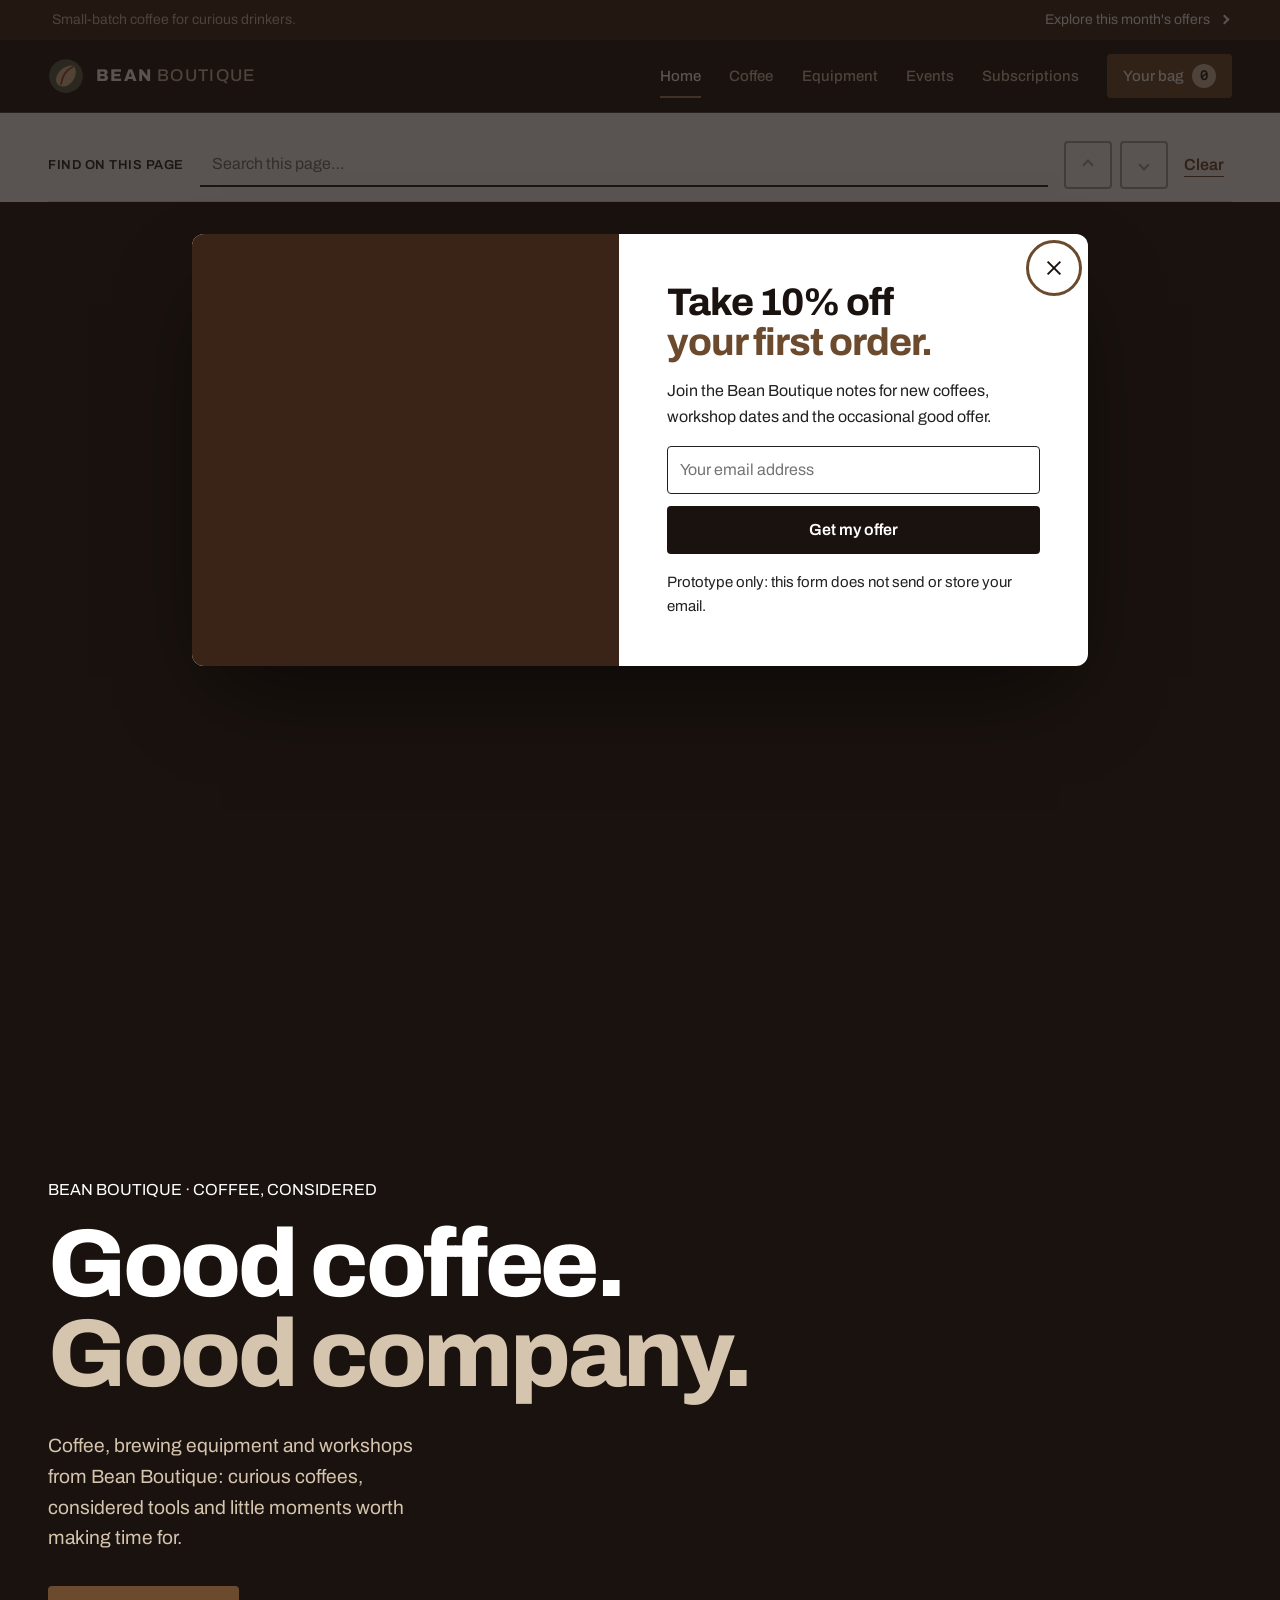
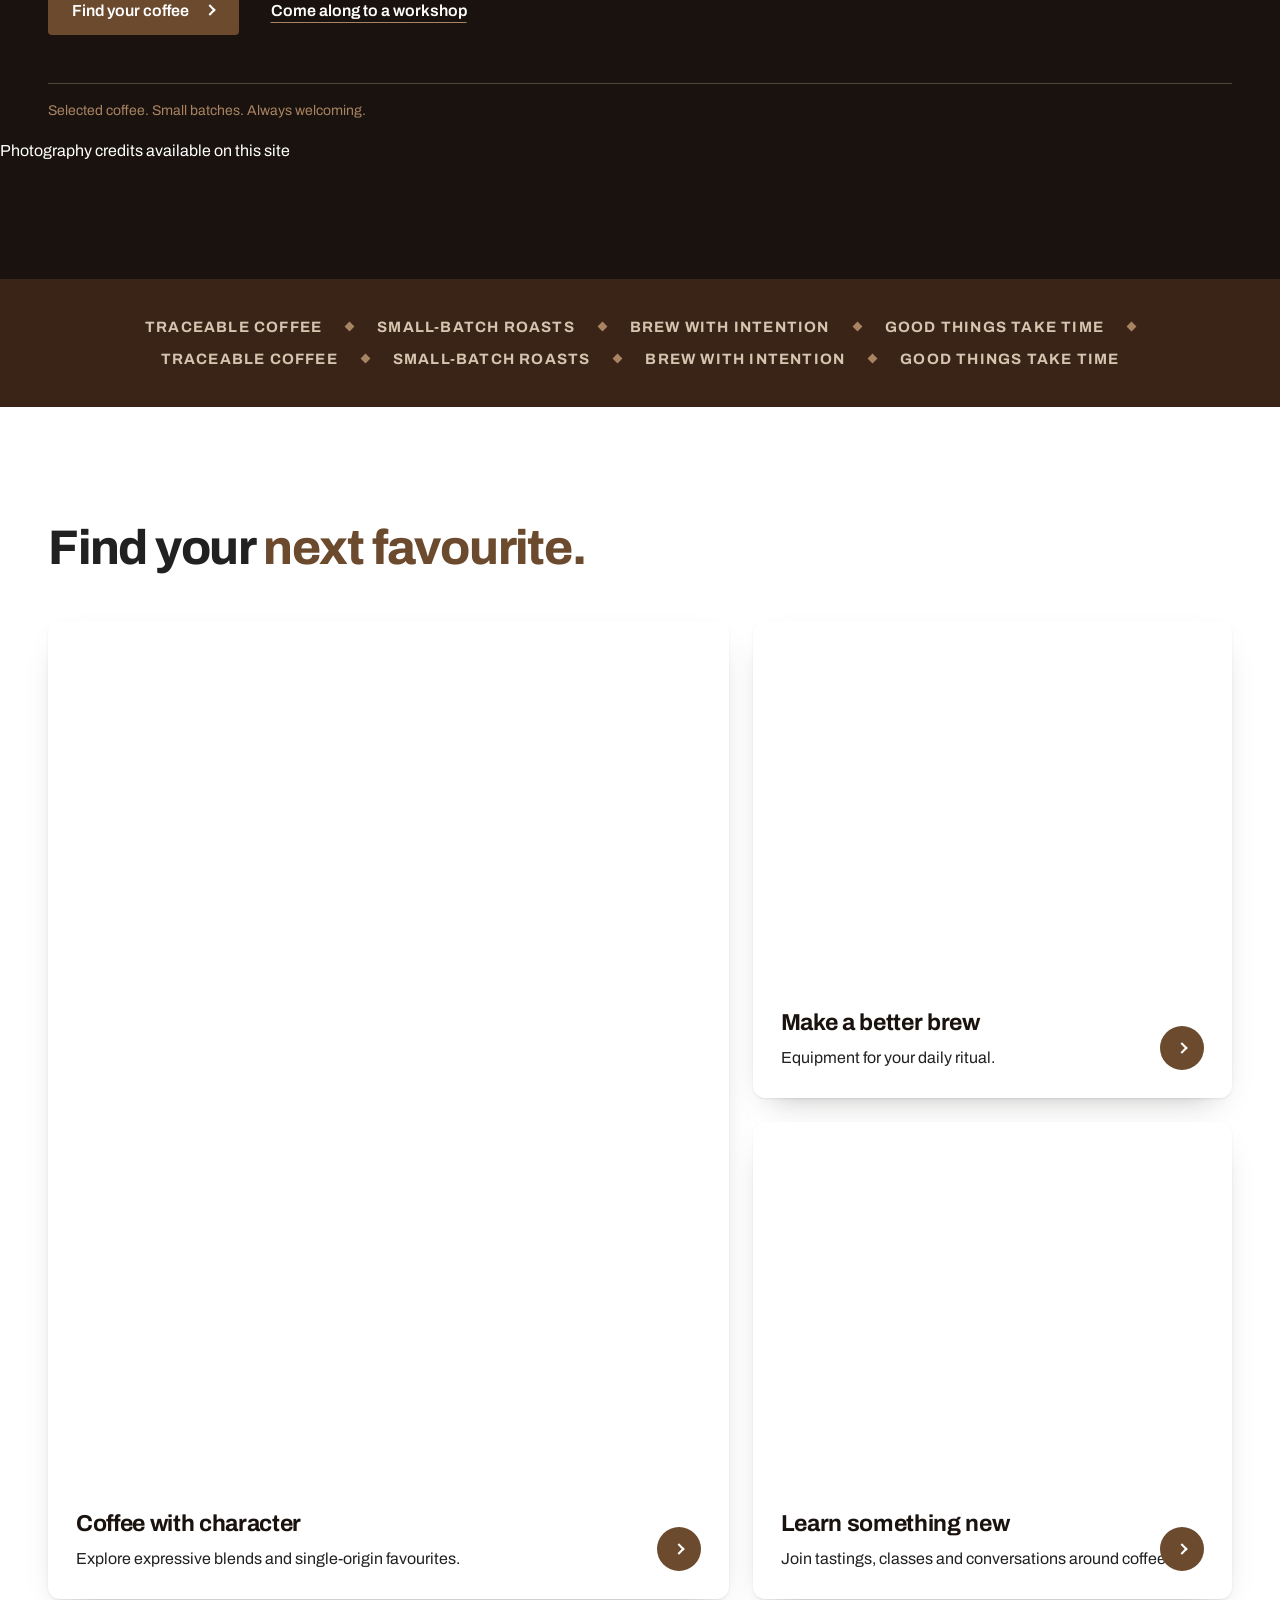
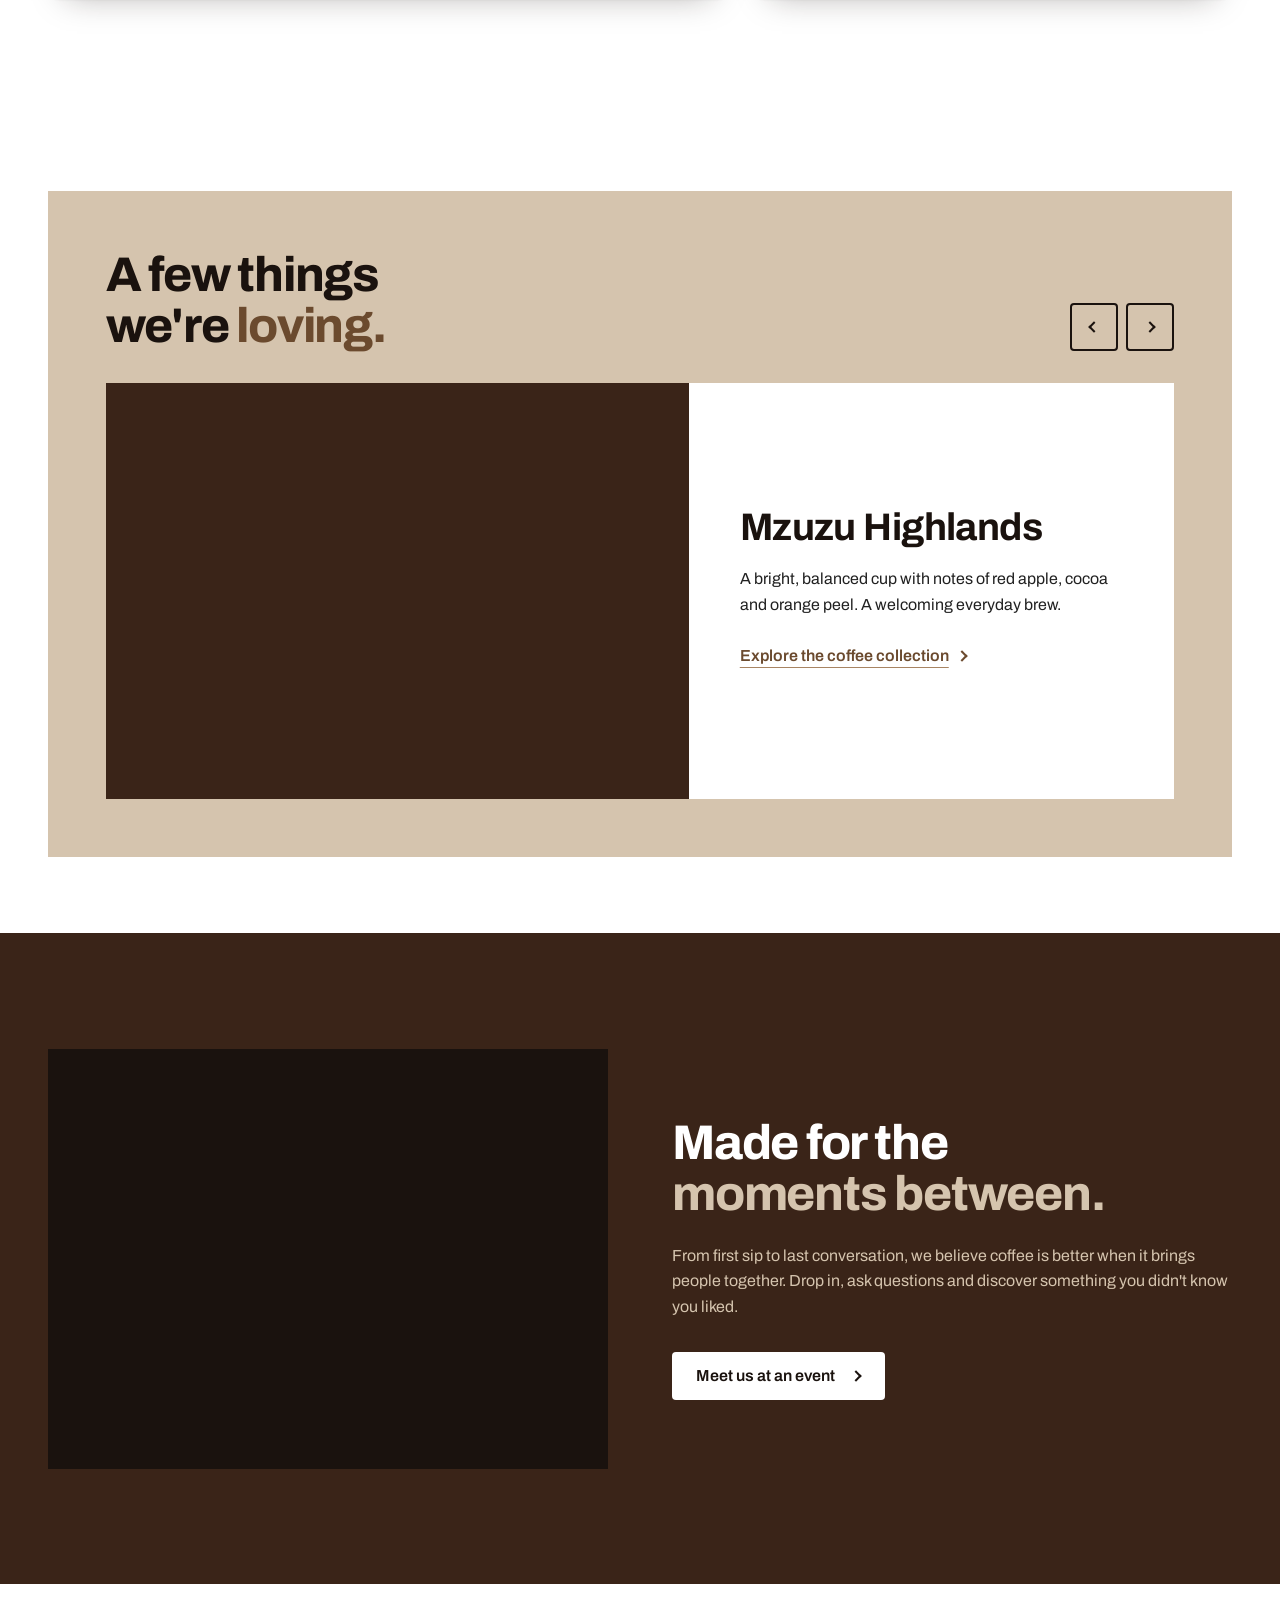
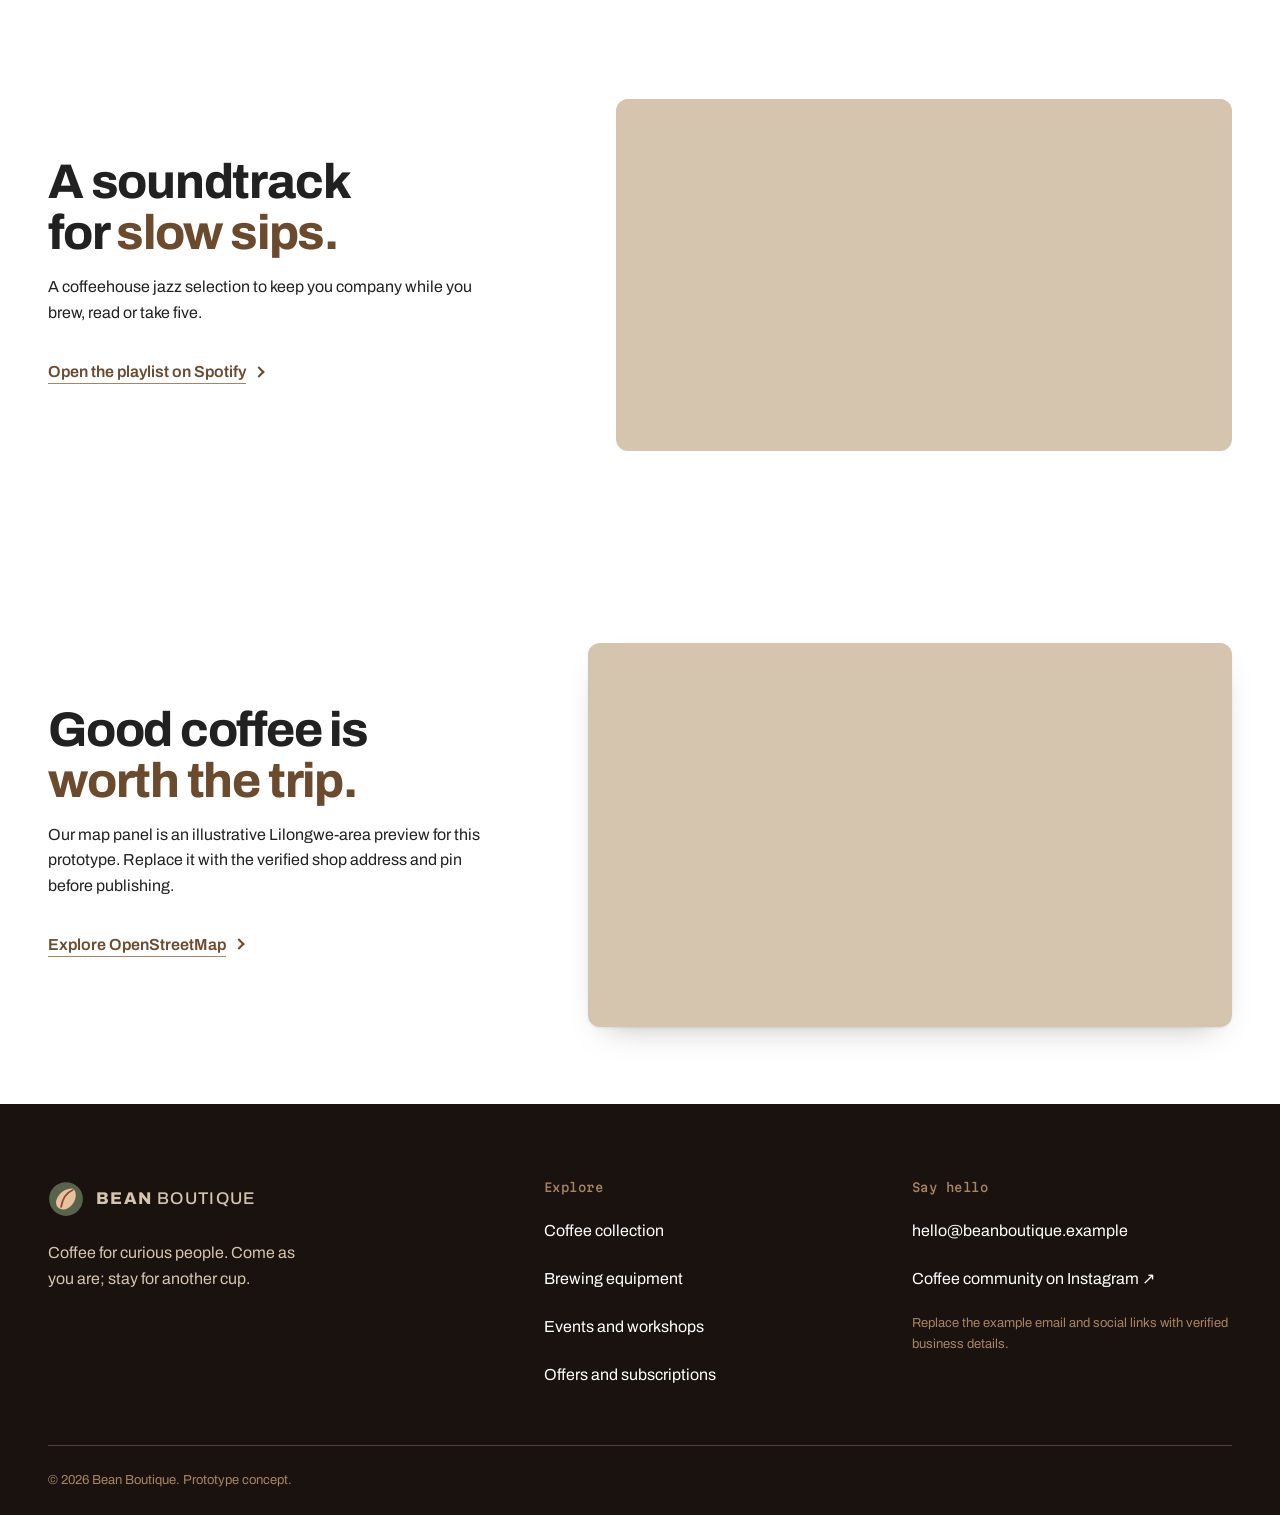
==== commit fd9be869: "feat: implement full-bleed photo hero and document licensed image pipeline" ====
--- a/index.html
+++ b/index.html
@@ -52,28 +52,23 @@
         <p class="page-find-status" data-find-status role="status" aria-live="polite"></p>
       </form>
     </section>
-    <section class="hero" aria-labelledby="hero-title">
-      <div class="container hero-grid">
-        <div class="hero-copy">
-          <h1 id="hero-title">Good coffee.<br><em>Good company.</em></h1>
-          <p class="hero-description">Coffee, brewing equipment and workshops from Bean Boutique: curious coffees, considered tools and little moments worth making time for.</p>
-          <div class="button-row">
-            <a class="button" href="coffee.html">Find your coffee <span class="arrow" aria-hidden="true"></span></a>
-            <a class="text-link" href="events.html">Come along to a workshop</a>
-          </div>
-          <div class="hero-footnote">Selected coffee. Small batches. Always welcoming.</div>
-        </div>
-        <div class="hero-sheet">
-        <div class="score-sheet" data-score-sheet>
-          <div class="score-sheet-head"><span>Cupping sheet</span><span>Sample 01</span></div>
-          <p class="score-sheet-name">Mzuzu Highlands</p>
-          <p class="score-sheet-origin">Malawi · light-medium</p>
-<div class="score-row"><span>Acidity</span><span class="score-bar" aria-hidden="true"><span class="score-bar-fill s-6"></span></span><span class="score-value">Medium</span></div><div class="score-row"><span>Sweetness</span><span class="score-bar" aria-hidden="true"><span class="score-bar-fill s-6"></span></span><span class="score-value">Medium</span></div><div class="score-row"><span>Body</span><span class="score-bar" aria-hidden="true"><span class="score-bar-fill s-5"></span></span><span class="score-value">Medium</span></div><div class="score-row"><span>Aroma</span><span class="score-bar" aria-hidden="true"><span class="score-bar-fill s-7"></span></span><span class="score-value">High</span></div><div class="score-row"><span>Balance</span><span class="score-bar" aria-hidden="true"><span class="score-bar-fill s-7"></span></span><span class="score-value">High</span></div>          <div class="score-sheet-foot"><span>Notes: <strong>red apple, cocoa, orange peel</strong></span><span>Illustrative</span></div>
-        </div>
-        </div>
-      </div>
-    </section>
-
+    <section class="hero hero--photo" aria-labelledby="hero-title">
+      <picture class="hero-media" aria-hidden="true">
+        <source media="(max-width: 640px)" srcset="asserts/images/home-hero-mobile.jpg">
+        <img src="asserts/images/home-hero-desktop.jpg" alt="" width="2200" height="1500" fetchpriority="high" decoding="async">
+      </picture>
+      <div class="hero-content container"><div class="hero-copy">
+        <p class="hero-eyebrow">BEAN BOUTIQUE · COFFEE, CONSIDERED</p>
+        <h1 id="hero-title">Good coffee.<br><em>Good company.</em></h1>
+        <p class="hero-description">Coffee, brewing equipment and workshops from Bean Boutique: curious coffees, considered tools and little moments worth making time for.</p>
+        <div class="button-row">
+          <a class="button" href="coffee.html">Find your coffee <span class="arrow" aria-hidden="true"></span></a>
+          <a class="text-link" href="events.html">Come along to a workshop</a>
+        </div>
+        <p class="hero-footnote">Selected coffee. Small batches. Always welcoming.</p>
+      </div></div>
+      <span class="hero-image-credit">Photography credits available on this site</span>
+    </section>
     <section class="ticker-band" aria-label="Our approach">
       <div class="container ticker-inner"><div class="ticker-viewport"><div class="ticker-track">
         <span>Traceable coffee</span><i class="tick-dot" aria-hidden="true"></i><span>Small-batch roasts</span><i class="tick-dot" aria-hidden="true"></i><span>Brew with intention</span><i class="tick-dot" aria-hidden="true"></i><span>Good things take time</span><i class="tick-dot" aria-hidden="true"></i><span>Traceable coffee</span><i class="tick-dot" aria-hidden="true"></i><span>Small-batch roasts</span><i class="tick-dot" aria-hidden="true"></i><span>Brew with intention</span><i class="tick-dot" aria-hidden="true"></i><span>Good things take time</span>
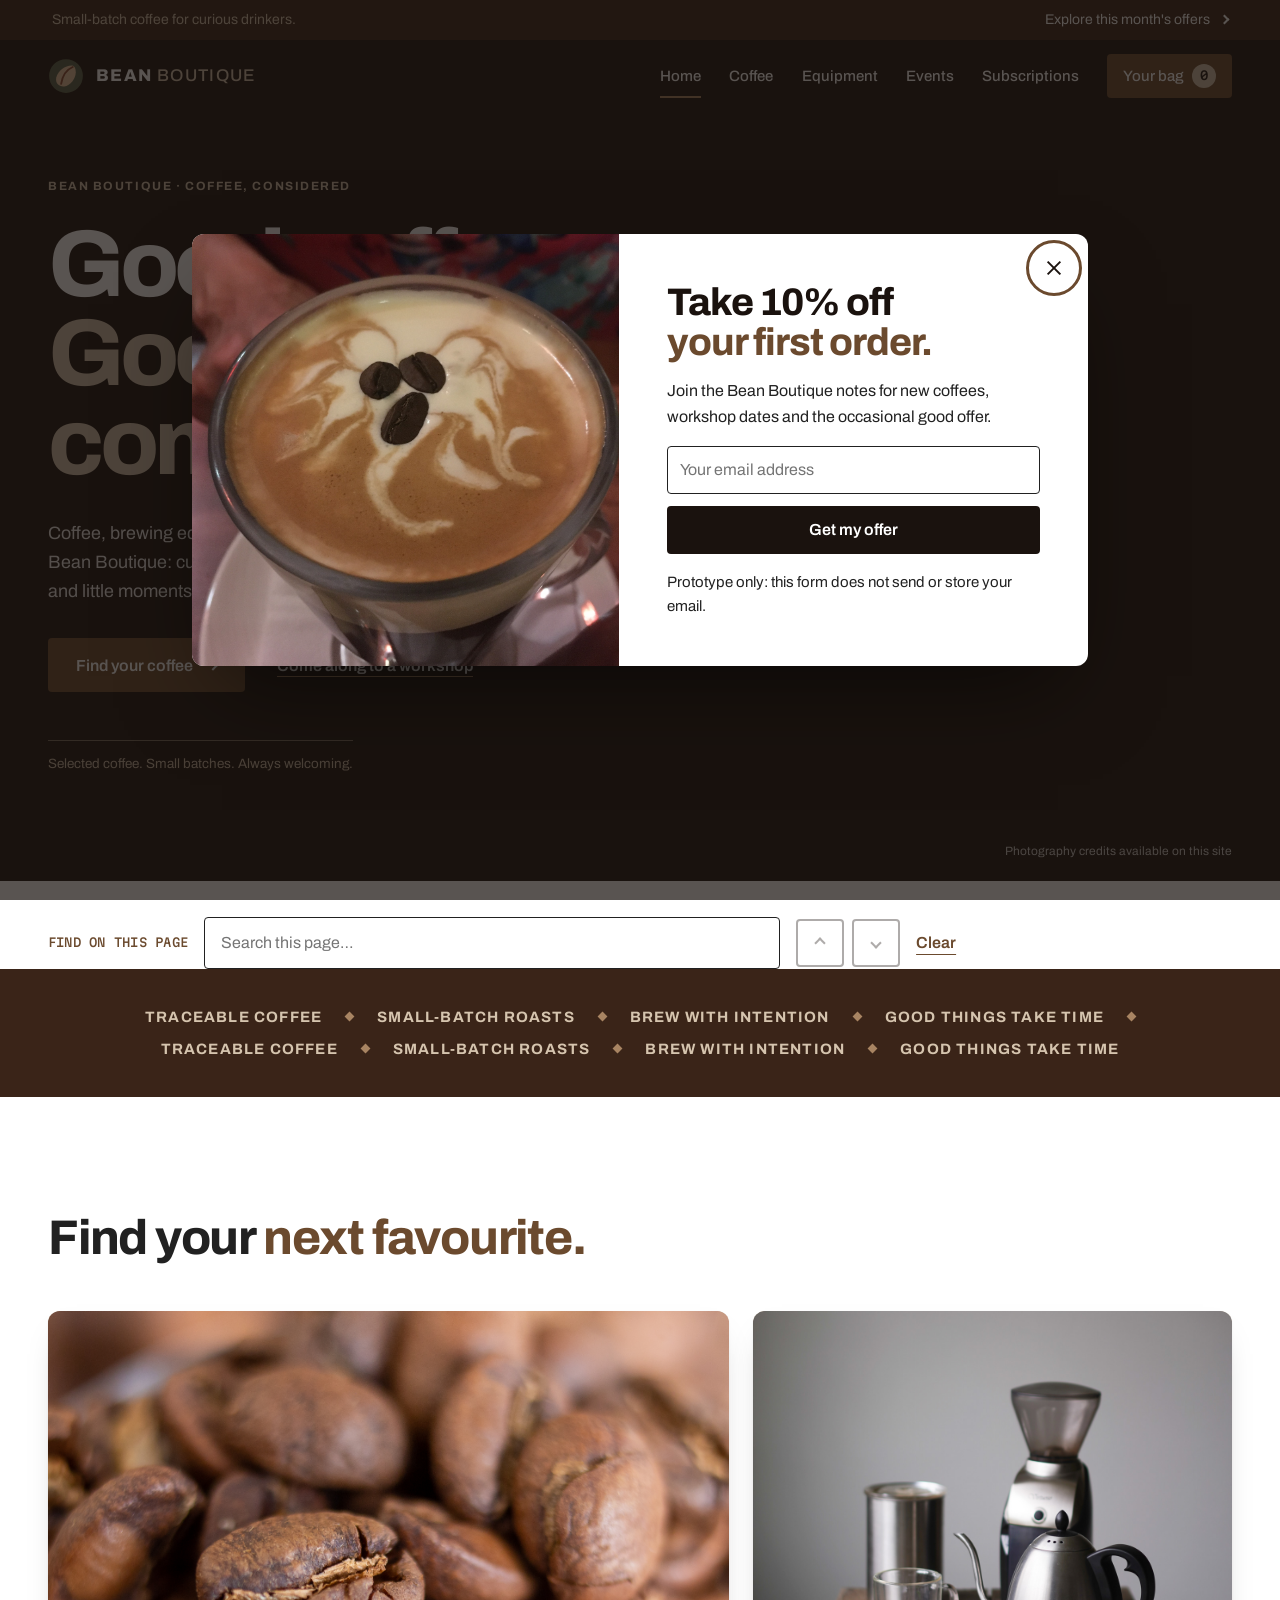
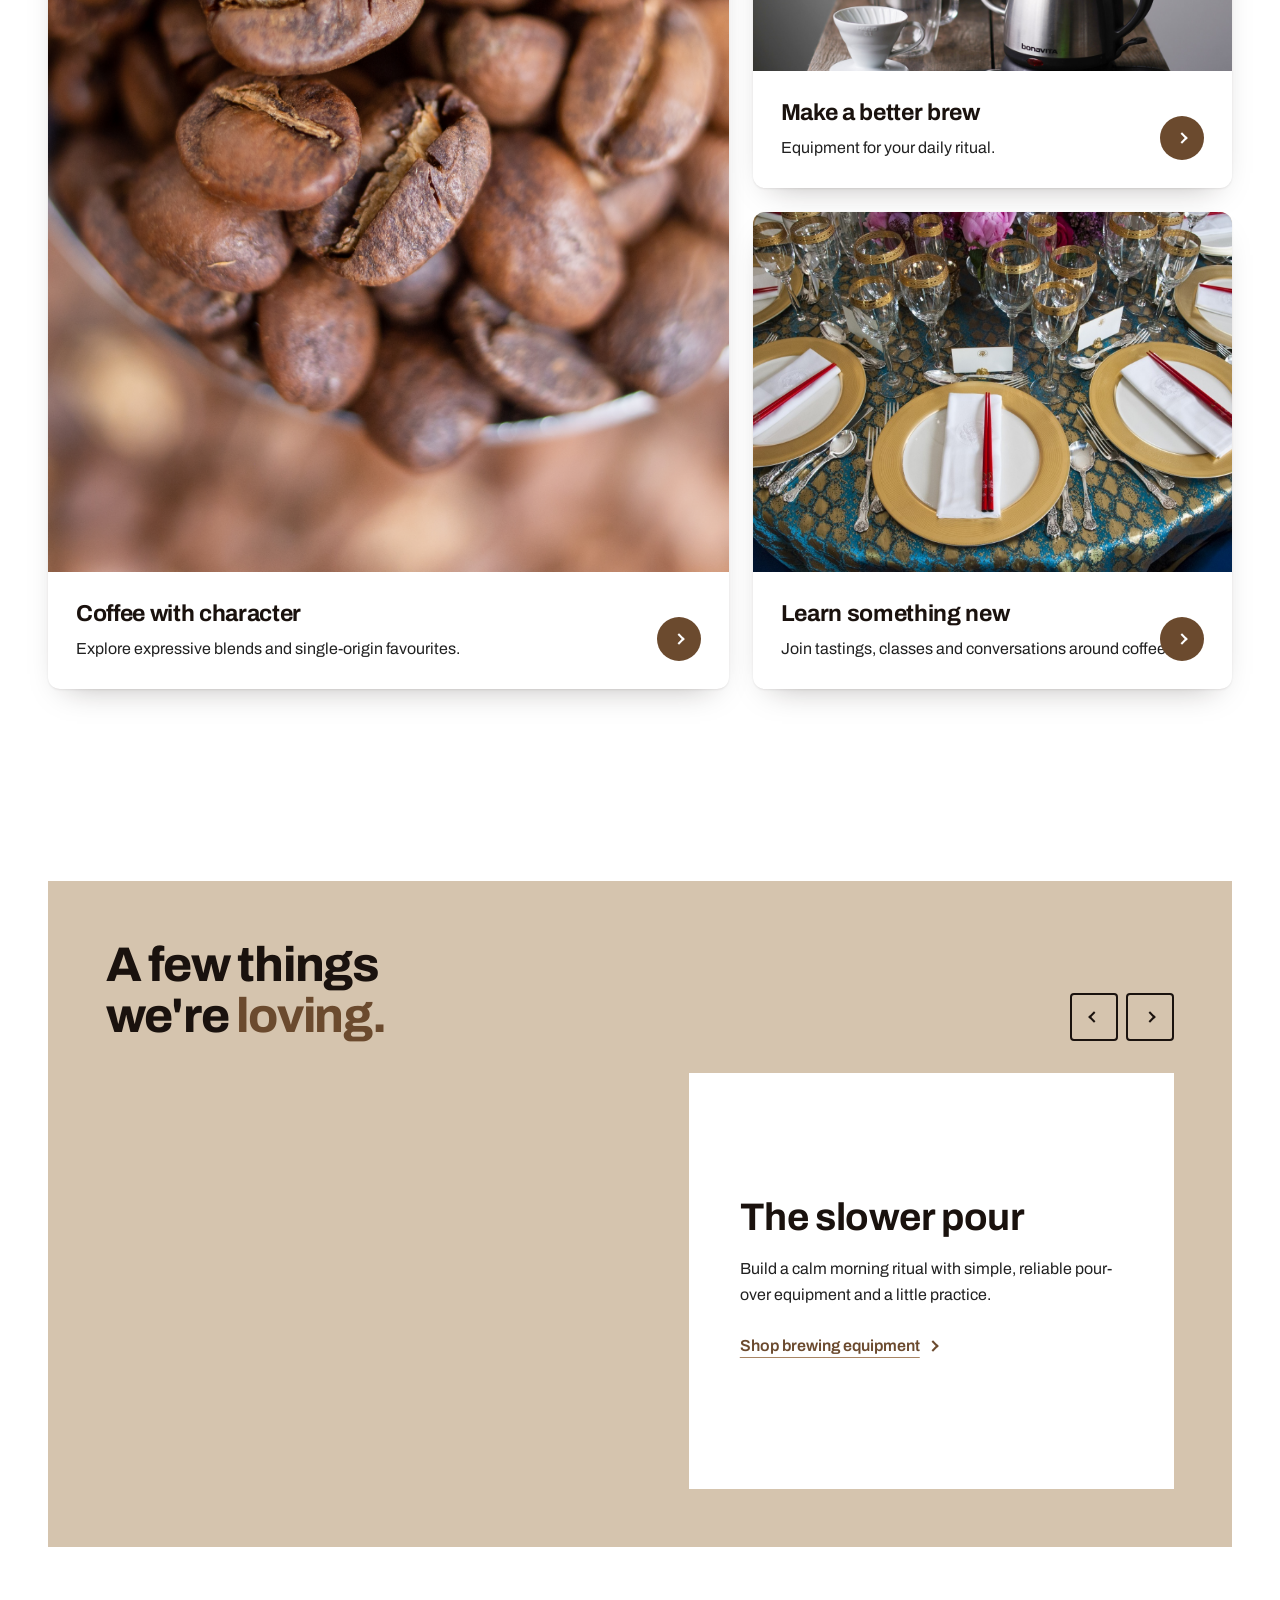
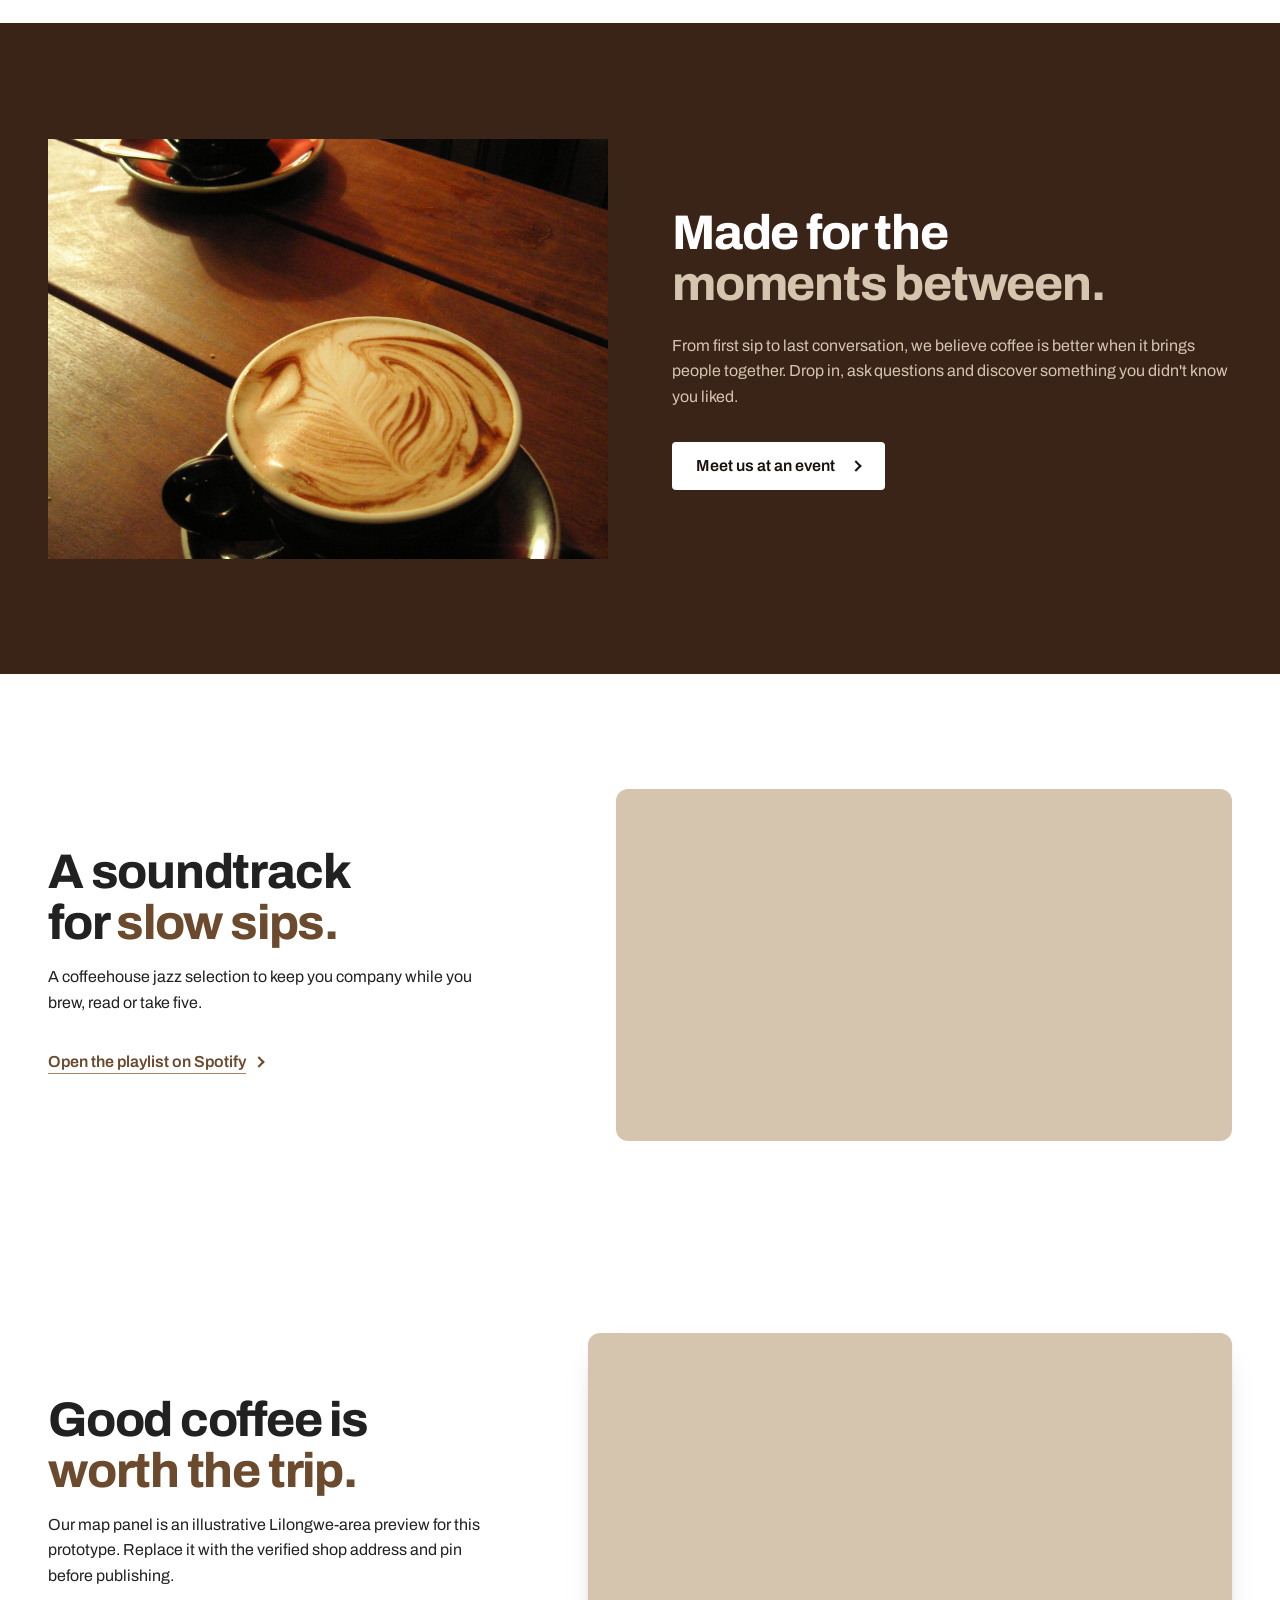
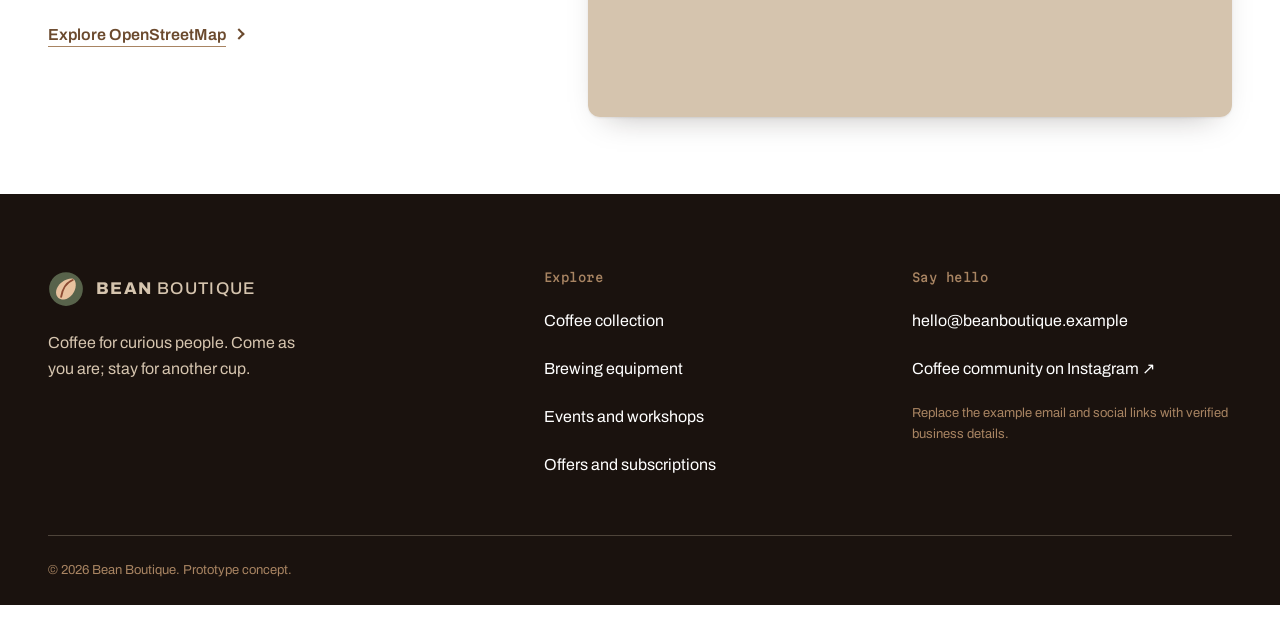
==== commit 414c43d4: "fix: apply homepage system to all pages and fix discovered issues - Shared photo hero and overlay he" ====
--- a/index.html
+++ b/index.html
@@ -13,12 +13,12 @@
 </head>
 <body class="page-home" id="top">
   <a class="skip-link" href="#main-content">Skip to content</a>
-  <div class="announcement-bar">
+  <div class="site-top">
+    <div class="announcement-bar">
     <span>Small-batch coffee for curious drinkers.</span>
     <a href="subscriptions.html">Explore this month's offers <span class="arrow arrow-r" aria-hidden="true"></span></a>
   </div>
-
-  <header class="site-header">
+    <header class="site-header">
     <div class="header-main container">
       <a class="brand" href="index.html" aria-label="Bean Boutique home">
         <img class="brand-mark" src="asserts/images/bean-mark.svg" alt="">
@@ -38,20 +38,9 @@
       </nav>
     </div>
   </header>
+  </div>
 
   <main id="main-content">
-    <section class="page-find container" aria-label="Find on this page">
-      <form class="page-find-form" role="search" data-page-find>
-        <label class="page-find-label" for="page-find-input">Find on this page</label>
-        <div class="page-find-field"><input id="page-find-input" type="search" autocomplete="off" placeholder="Search this page…"></div>
-        <div class="page-find-nav">
-          <button class="icon-button" type="button" data-find-prev aria-label="Previous match" disabled><span class="arrow arrow-u" aria-hidden="true"></span></button>
-          <button class="icon-button" type="submit" data-find-next aria-label="Next match" disabled><span class="arrow arrow-d" aria-hidden="true"></span></button>
-          <button class="text-button" type="button" data-find-clear>Clear</button>
-        </div>
-        <p class="page-find-status" data-find-status role="status" aria-live="polite"></p>
-      </form>
-    </section>
     <section class="hero hero--photo" aria-labelledby="hero-title">
       <picture class="hero-media" aria-hidden="true">
         <source media="(max-width: 640px)" srcset="asserts/images/home-hero-mobile.jpg">
@@ -68,6 +57,19 @@
         <p class="hero-footnote">Selected coffee. Small batches. Always welcoming.</p>
       </div></div>
       <span class="hero-image-credit">Photography credits available on this site</span>
+    </section>
+
+    <section class="page-find container" aria-label="Find on this page">
+      <form class="page-find-form" role="search" data-page-find>
+        <label class="page-find-label" for="page-find-input">Find on this page</label>
+        <div class="page-find-field"><input id="page-find-input" type="search" autocomplete="off" placeholder="Search this page…"></div>
+        <div class="page-find-nav">
+          <button class="icon-button" type="button" data-find-prev aria-label="Previous match" disabled><span class="arrow arrow-u" aria-hidden="true"></span></button>
+          <button class="icon-button" type="submit" data-find-next aria-label="Next match" disabled><span class="arrow arrow-d" aria-hidden="true"></span></button>
+          <button class="text-button" type="button" data-find-clear>Clear</button>
+        </div>
+        <p class="page-find-status" data-find-status role="status" aria-live="polite"></p>
+      </form>
     </section>
     <section class="ticker-band" aria-label="Our approach">
       <div class="container ticker-inner"><div class="ticker-viewport"><div class="ticker-track">
--- a/styles/style.css
+++ b/styles/style.css
@@ -410,19 +410,16 @@
 .brew-band-inner .button-dark { flex: 0 0 auto; }
 
 /* Page heroes (subpages) */
-.page-hero {
-  display: grid; grid-template-columns: minmax(0, 1fr) minmax(0, .9fr); gap: clamp(2rem, 5vw, 5rem); align-items: center;
-  padding-block: clamp(3rem, 6vw, 5.5rem);
-}
-.page-hero h1 { color: var(--color-espresso); margin-bottom: var(--space-5); }
-.page-hero h1 em { color: var(--color-caramel); }
-.page-hero p { font-size: clamp(1.0625rem, 1.5vw, 1.25rem); color: var(--color-charcoal); max-width: 40ch; margin: 0; }
-.page-hero-compact { grid-template-columns: 1fr; padding-block: clamp(2.5rem, 5vw, 4rem); }
-.page-hero-compact h1 { font-size: clamp(2.5rem, 5vw, 4.25rem); }
-.page-hero-art { position: relative; aspect-ratio: 4 / 3; background: var(--color-espresso); overflow: hidden; box-shadow: var(--shadow-soft); }
-.page-hero-art img { width: 100%; height: 100%; object-fit: cover; }
-.page-hero-art:has(.is-missing) { background: var(--color-coffee); }
-.page-coffee .page-hero, .page-equipment .page-hero, .page-events .page-hero, .page-subscriptions .page-hero { background: transparent; }
+
+
+
+
+
+
+
+
+
+.page-coffee 
 
 /* Photo fallback: a missing photo leaves a flat palette field, never a broken icon. */
 img.is-missing { visibility: hidden; }
@@ -574,7 +571,7 @@
 .subscription-faq-band .faq-list details p { color: var(--color-charcoal); }
 
 /* Cart */
-.cart-heading { margin-bottom: var(--space-6); }
+
 .cart-layout { display: grid; grid-template-columns: minmax(0, 1.6fr) minmax(0, 1fr); gap: clamp(2rem, 5vw, 4.5rem); align-items: start; }
 .cart-items { border-top: 2px solid var(--color-espresso); }
 .cart-item { display: grid; grid-template-columns: 7rem minmax(0, 1fr) auto; gap: var(--space-5); align-items: center; padding: var(--space-5) 0; border-bottom: 1px solid var(--rule); }
@@ -689,10 +686,8 @@
 
 @media (max-width: 960px) {
   .hero-grid, .split-grid, .community-grid, .location-grid, .registration-grid, .faq-grid,
-  .cart-layout, .page-hero, .carousel-slide, .coffee-plugins-section .community-grid {
-    grid-template-columns: 1fr;
-  }
-  .page-hero { gap: var(--space-6); }
+  .cart-layout, 
+  
   .hero-sheet { max-width: 34rem; }
   .feature-grid { grid-template-columns: 1fr; gap: var(--space-5); }
   .feature-card:nth-child(n) { grid-column: 1 / -1; grid-row: auto; }
@@ -729,7 +724,7 @@
   .carousel-shell .section-heading-row { align-items: flex-start; }
   .carousel-slide-copy { padding: 1.25rem; }
   .split-grid h2, .community-grid h2, .location-grid h2 { font-size: 2rem; }
-  .page-hero-compact h1, .page-hero h1 { font-size: clamp(2.5rem, 12vw, 3.25rem); }
+  
   .page-find-form { flex-direction: column; align-items: stretch; }
   .page-find-nav { justify-content: flex-start; }
   .product-grid { grid-template-columns: 1fr; }
@@ -761,7 +756,7 @@
   .announcement-bar { font-size: .8125rem; }
   .welcome-modal { width: calc(100% - 1.5rem); }
   .modal-content { padding: 1.5rem; }
-  .cart-heading h1 { font-size: 2.5rem; }
+  
 }
 
 /* Photo grounds: every image sits on a palette field, so a missing photo never leaves a void. */
@@ -780,3 +775,71 @@
 .ticker-band { padding-block: 1.25rem; }
 .announcement-bar { padding-inline: calc(var(--gutter) + .25rem); }
 .event-meta { display: flex; flex-wrap: wrap; gap: var(--space-1) var(--space-4); }
+
+/* Full-bleed photographic homepage hero. */
+.site-top{position:absolute;inset:0 0 auto;z-index:50;width:100%}
+.site-top .site-header{position:relative;color:var(--color-white);background:linear-gradient(180deg,rgba(26,18,14,.86),rgba(26,18,14,.24) 78%,transparent);border:0;box-shadow:none}
+.site-header .brand-name,.site-header .primary-nav>a,.site-header .menu-toggle,.site-header .menu-toggle-label{color:var(--color-white)}
+.site-header .menu-toggle-lines,.site-header .menu-toggle-lines:before,.site-header .menu-toggle-lines:after{background:var(--color-white)}
+.site-header .primary-nav{background:transparent}
+.hero.hero--photo{position:relative;isolation:isolate;display:flex;align-items:center;min-height:94svh;padding:clamp(9rem,17vh,13rem) 0 clamp(5rem,9vh,8rem);overflow:hidden;color:var(--color-white);background:var(--color-espresso)}
+.hero--photo .hero-media{position:absolute;inset:0;z-index:-2;display:block}
+.hero--photo .hero-media img{display:block;width:100%;height:100%;object-fit:cover;object-position:62% center;background:var(--color-espresso)}
+.hero--photo:before{content:"";position:absolute;inset:0;z-index:-1;pointer-events:none;background:linear-gradient(90deg,rgba(26,18,14,.92),rgba(26,18,14,.78) 31%,rgba(26,18,14,.40) 59%,rgba(26,18,14,.08)),linear-gradient(0deg,rgba(26,18,14,.34),transparent 48%,rgba(26,18,14,.16))}
+.hero--photo .hero-content{position:relative;z-index:1;width:min(100% - (var(--gutter)*2),var(--content));margin-inline:auto}
+.hero--photo .hero-copy{width:min(100%,47rem);padding-block:var(--space-5)}
+.hero--photo .hero-eyebrow{margin:0 0 var(--space-5);color:var(--color-champagne);font-size:.75rem;font-weight:700;letter-spacing:.13em}
+.hero--photo h1{max-width:11ch;margin:0;color:var(--color-white);font-size:clamp(3.4rem,7.4vw,7.2rem);font-weight:760;line-height:.94;letter-spacing:-.055em;text-wrap:balance}
+.hero--photo h1 em{color:var(--color-champagne);font-style:normal}
+.hero--photo .hero-description{max-width:39ch;margin:var(--space-6) 0 0;color:rgba(255,255,255,.92);font-size:clamp(1.05rem,1.4vw,1.2rem);line-height:1.62}
+.hero--photo .button-row{align-items:center;gap:var(--space-4) var(--space-6);margin-top:var(--space-6)}
+.hero--photo .button{min-height:54px;padding-inline:1.6rem;color:var(--color-white);background:var(--color-caramel)}
+.hero--photo .button:hover{color:var(--color-espresso);background:var(--color-champagne)}
+.hero--photo .text-link{color:var(--color-white);text-underline-offset:5px}
+.hero--photo .hero-footnote{display:inline-block;width:auto;margin:var(--space-7) 0 0;padding-top:var(--space-3);color:rgba(213,196,174,.94);border-top:1px solid rgba(213,196,174,.5);font-size:.84rem}
+.hero-image-credit{position:absolute;right:var(--gutter);bottom:1.25rem;z-index:1;color:rgba(255,255,255,.78);font-size:.6875rem}
+@media(max-width:960px){.hero.hero--photo{min-height:88svh;padding-block:9rem 5.5rem}.hero--photo h1{font-size:clamp(3.5rem,10vw,6rem)}}
+@media(max-width:640px){.hero.hero--photo{min-height:max(42rem,90svh);align-items:flex-end;padding:8.5rem 0 4.5rem}.hero--photo .hero-media img{object-position:56% center}.hero--photo:before{background:linear-gradient(0deg,rgba(26,18,14,.94),rgba(26,18,14,.80) 42%,rgba(26,18,14,.34) 78%,rgba(26,18,14,.20))}.hero--photo h1{max-width:10ch;font-size:clamp(3.25rem,13.2vw,4.8rem)}.hero--photo .hero-description{max-width:34ch;margin-top:var(--space-5);font-size:1rem}.hero--photo .button-row{align-items:flex-start;gap:var(--space-4);margin-top:var(--space-5)}.hero--photo .button{width:auto;min-height:50px}.site-header .primary-nav{background:var(--color-espresso)}}
+@media(prefers-reduced-motion:reduce){.hero--photo *,.hero--photo *:before,.hero--photo *:after{animation-duration:.001ms!important;transition-duration:.001ms!important}}
+
+/* Shared page hero (all pages use the homepage photo hero). */
+.hero--page { min-height: min(80svh, 46rem); padding-block: clamp(8.5rem, 16vh, 11rem) clamp(3.5rem, 7vh, 5.5rem); }
+.hero--page h1 { font-size: clamp(3rem, 6.6vw, 6rem); max-width: 14ch; }
+.hero--page .hero-description { max-width: 42ch; }
+
+/* Find on this page: a clean field under the hero, with no rules. */
+.page-find { padding-block: clamp(1.5rem, 3vw, 2.25rem) 0; }
+.page-find-form { padding: 0; border: 0; align-items: center; gap: var(--space-3) var(--space-4); }
+.page-find-label { font-family: var(--mono); font-size: .75rem; font-weight: 500; letter-spacing: .02em; color: var(--color-caramel); }
+.page-find-field { flex: 1 1 18rem; max-width: 36rem; }
+.page-find-field::after { display: none; }
+.page-find-field input { min-height: 52px; height: 52px; padding: 0 var(--space-4); background: var(--color-white); border: 1.5px solid var(--color-charcoal); border-radius: var(--radius-sm); }
+.page-find-field input:focus-visible { outline: 3px solid var(--color-caramel); outline-offset: 2px; }
+.page-find-nav { gap: var(--space-2); }
+.page-find-status { color: var(--color-charcoal); font-size: .875rem; }
+@media (max-width: 960px) { .cart-layout { grid-template-columns: minmax(0, 1fr); } .cart-layout > * { min-width: 0; } }
+
+/* Catalogue controls: one aligned row (search, filter) at a consistent 52px field height. */
+.catalogue-controls { flex-wrap: nowrap; align-items: center; gap: var(--space-3); }
+.catalogue-controls .search-field { flex: 1 1 16rem; min-width: 0; }
+.catalogue-controls .search-field input { height: 52px; min-height: 52px; }
+.catalogue-controls select { height: 52px; min-height: 52px; width: auto; min-width: 12rem; }
+.catalogue-controls .filter-label { white-space: nowrap; }
+@media (max-width: 640px) { .catalogue-controls { flex-wrap: wrap; } .catalogue-controls .filter-label { flex: 0 0 100%; } }
+
+/* Lead product: a landscape photo with the copy centred beside it. */
+@media (min-width: 720px) {
+  .product-grid > :first-child:not([hidden]) .product-image { aspect-ratio: 5 / 4; height: auto; min-height: 0; }
+  .product-grid > :first-child:not([hidden]) .product-info { align-self: center; }
+}
+.catalogue-controls .search-field { flex: 1 1 0; }
+.catalogue-controls select { flex: 0 0 13rem; min-width: 0; }
+.catalogue-controls { width: min(100%, 40rem); margin-left: auto; }
+.cart-heading { display: flex; align-items: center; justify-content: space-between; flex-wrap: wrap; gap: var(--space-3) var(--space-5); margin-bottom: var(--space-5); }
+.cart-heading h2 { font-size: clamp(2rem, 3.8vw, 3.25rem); }
+.page-find-form { align-items: stretch; }
+@media (min-width: 641px) { .page-find-form { align-items: center; } }
+.page-find-label { text-align: left; }
+.site-top .site-header { background: linear-gradient(180deg, rgba(26, 18, 14, .92), rgba(26, 18, 14, .6) 70%, rgba(26, 18, 14, .25)); }
+.hero-image-credit { font-size: .75rem; }
+.hero--photo .hero-media, .hero--photo .hero-media img { background: var(--color-espresso); }
